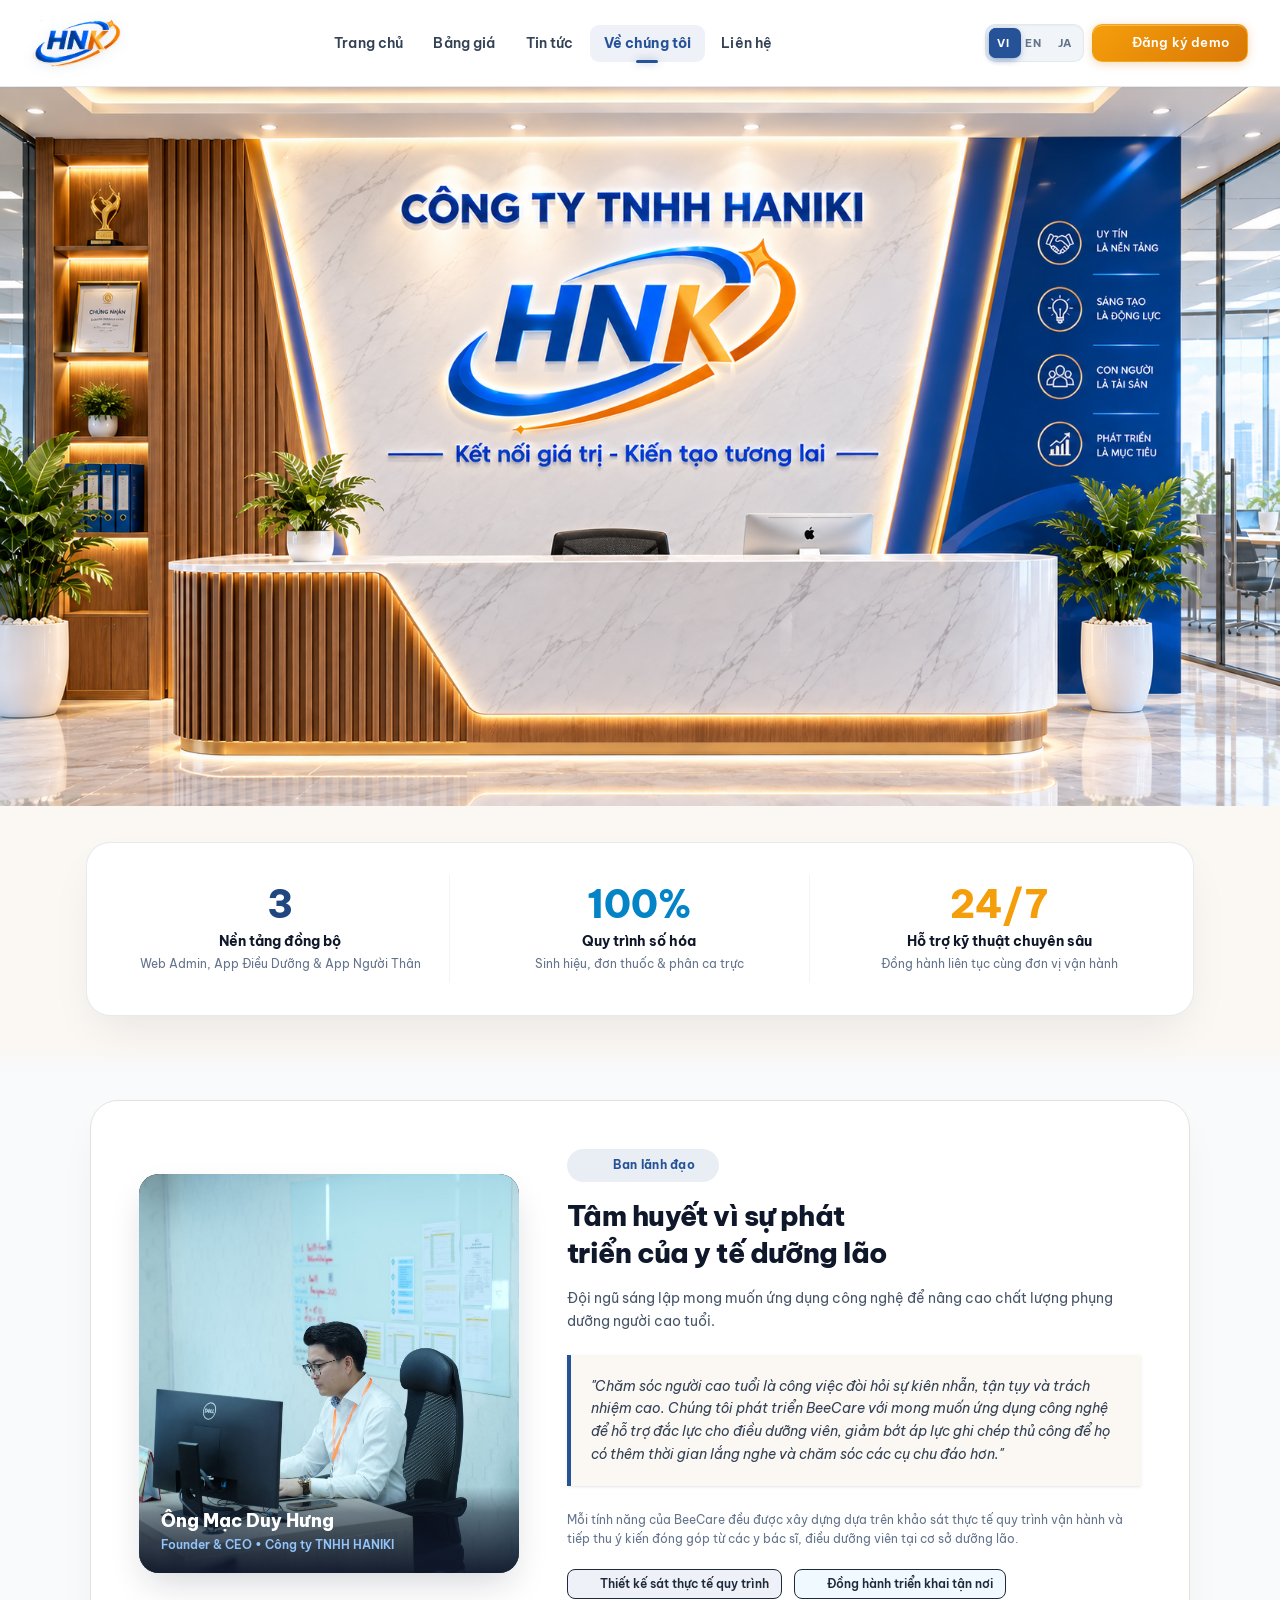
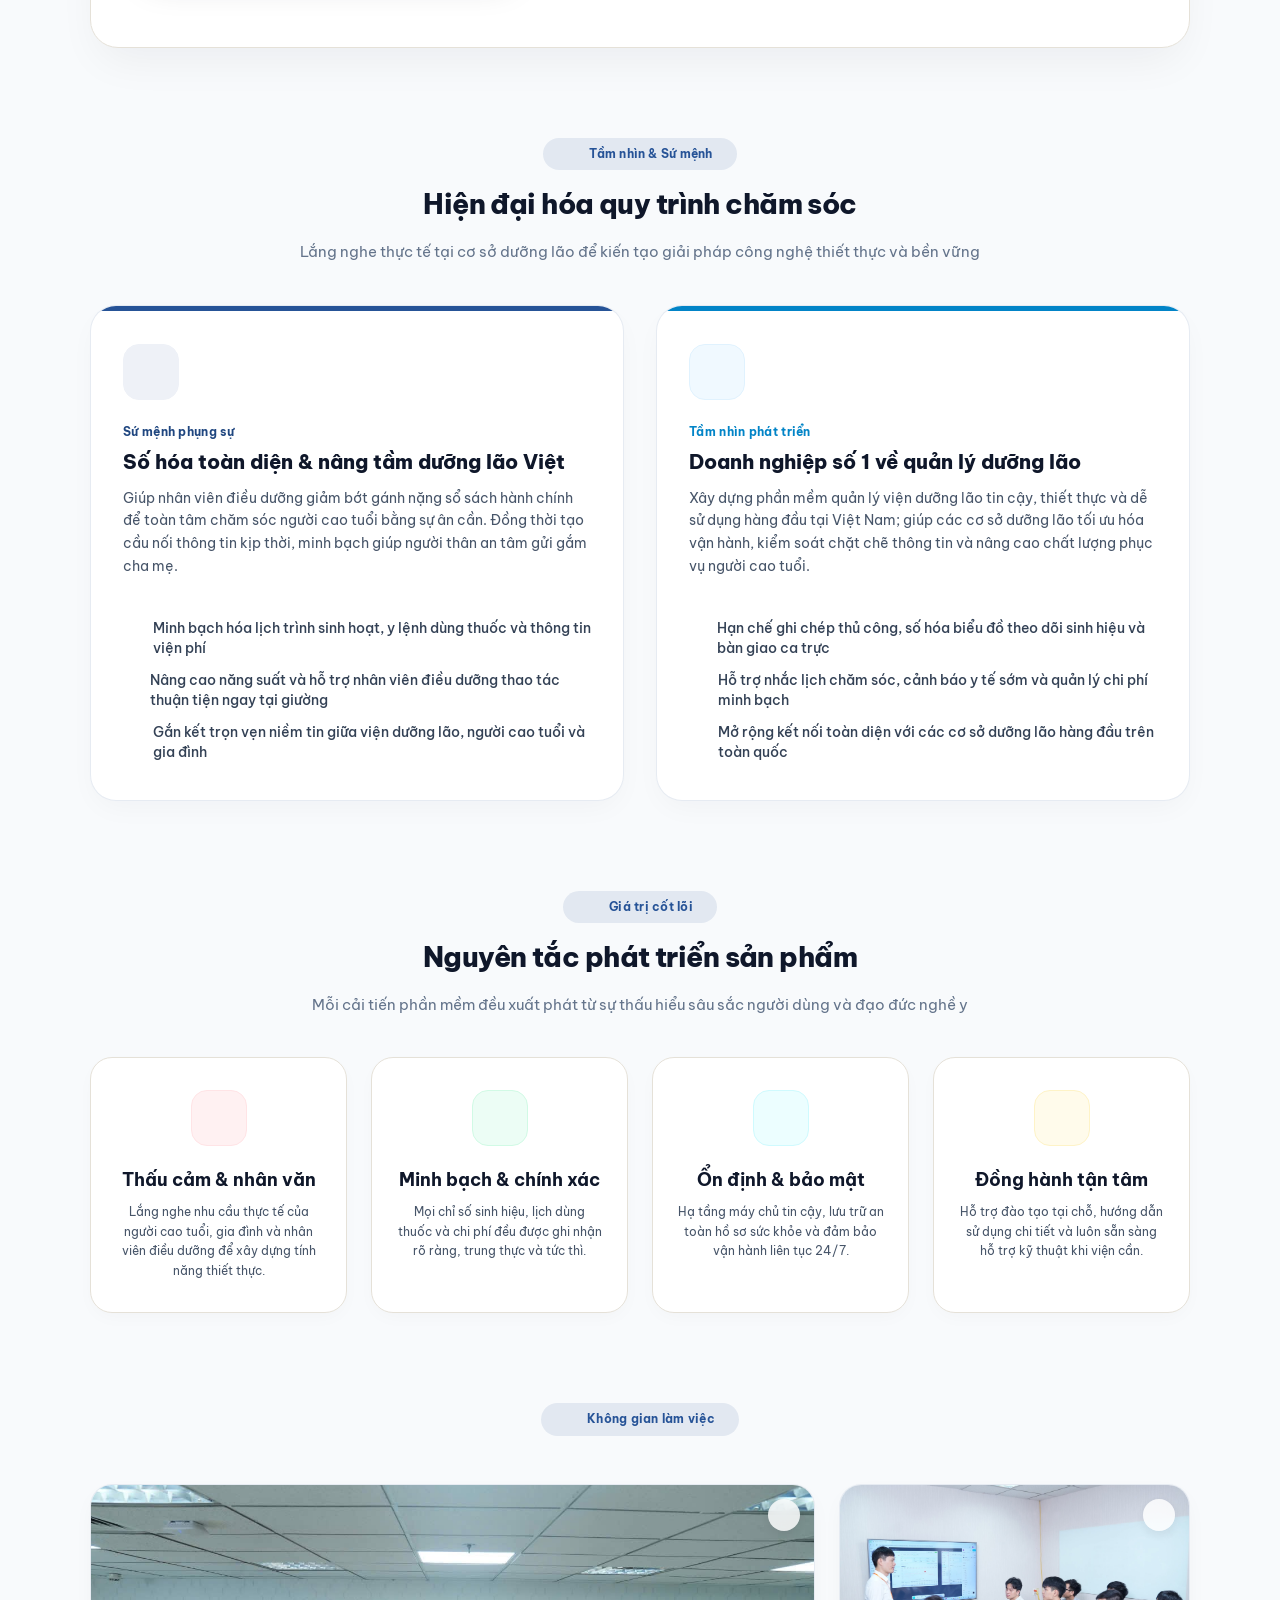
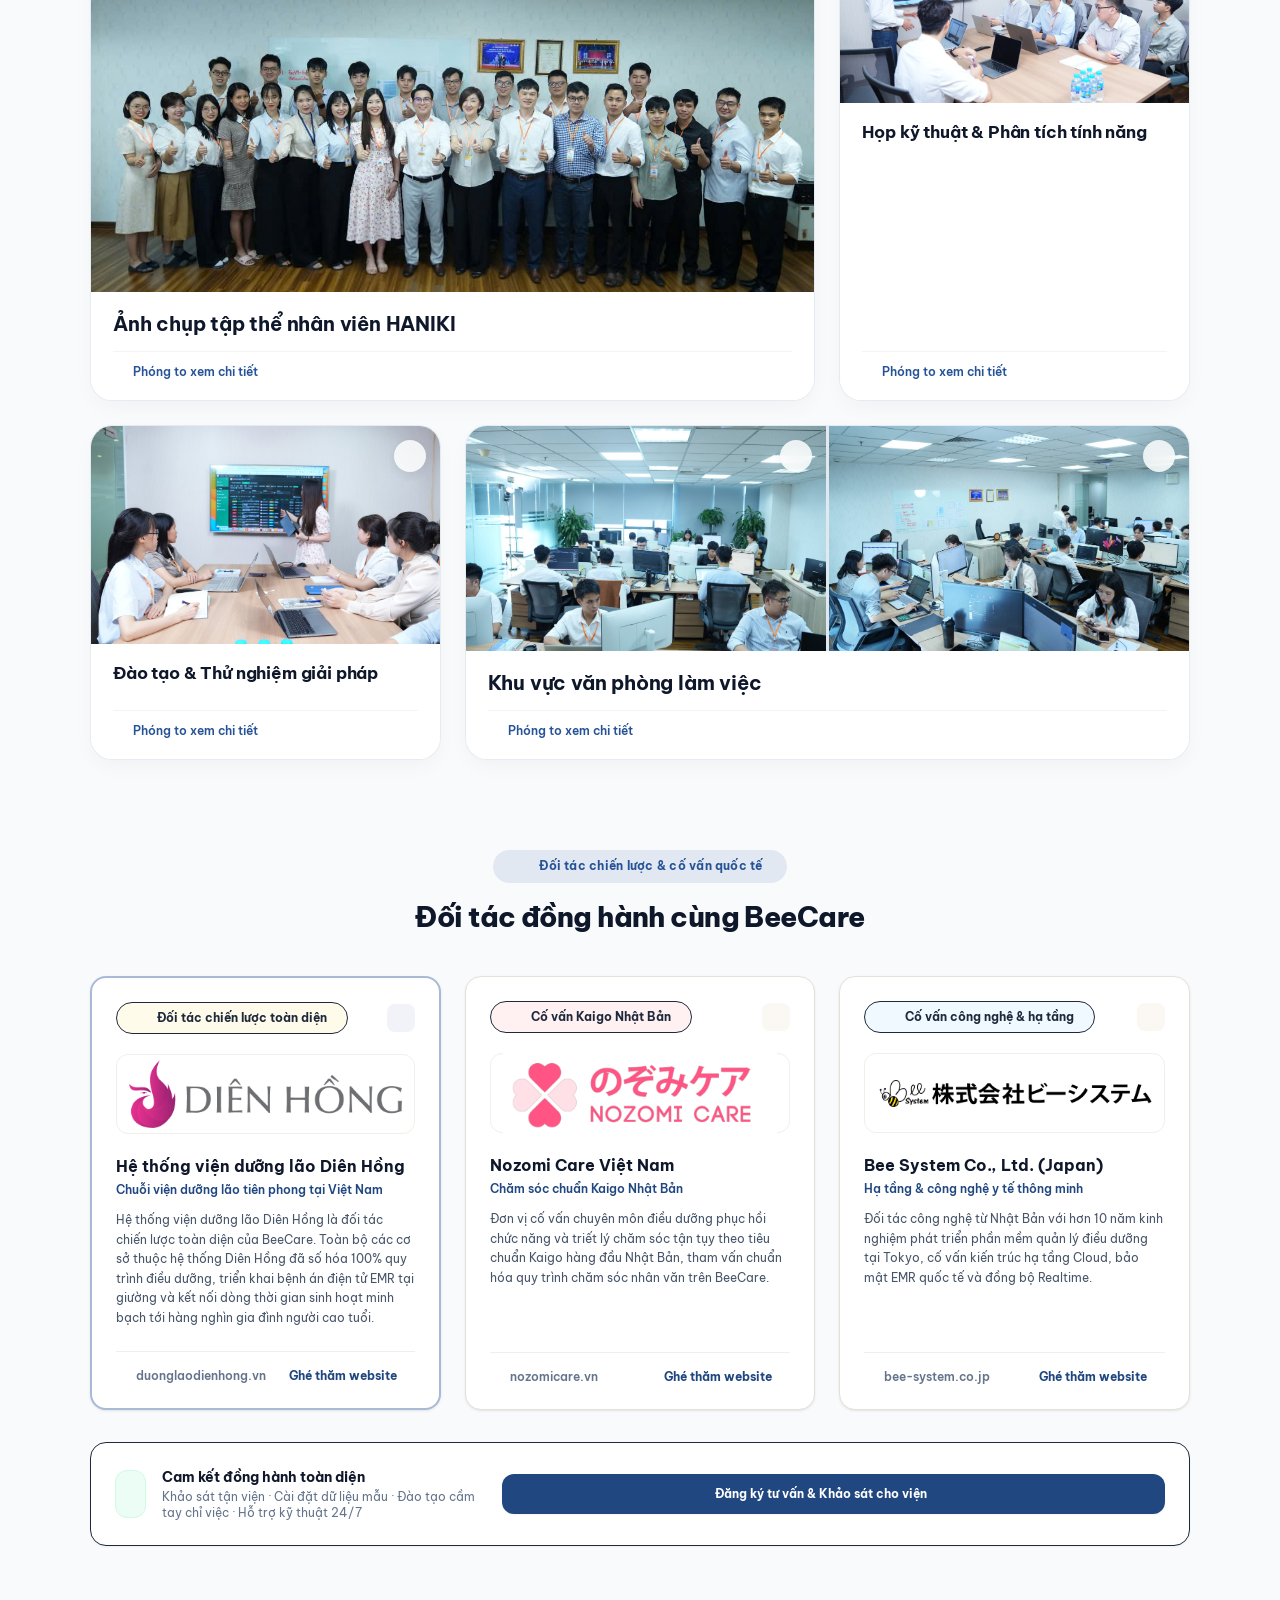
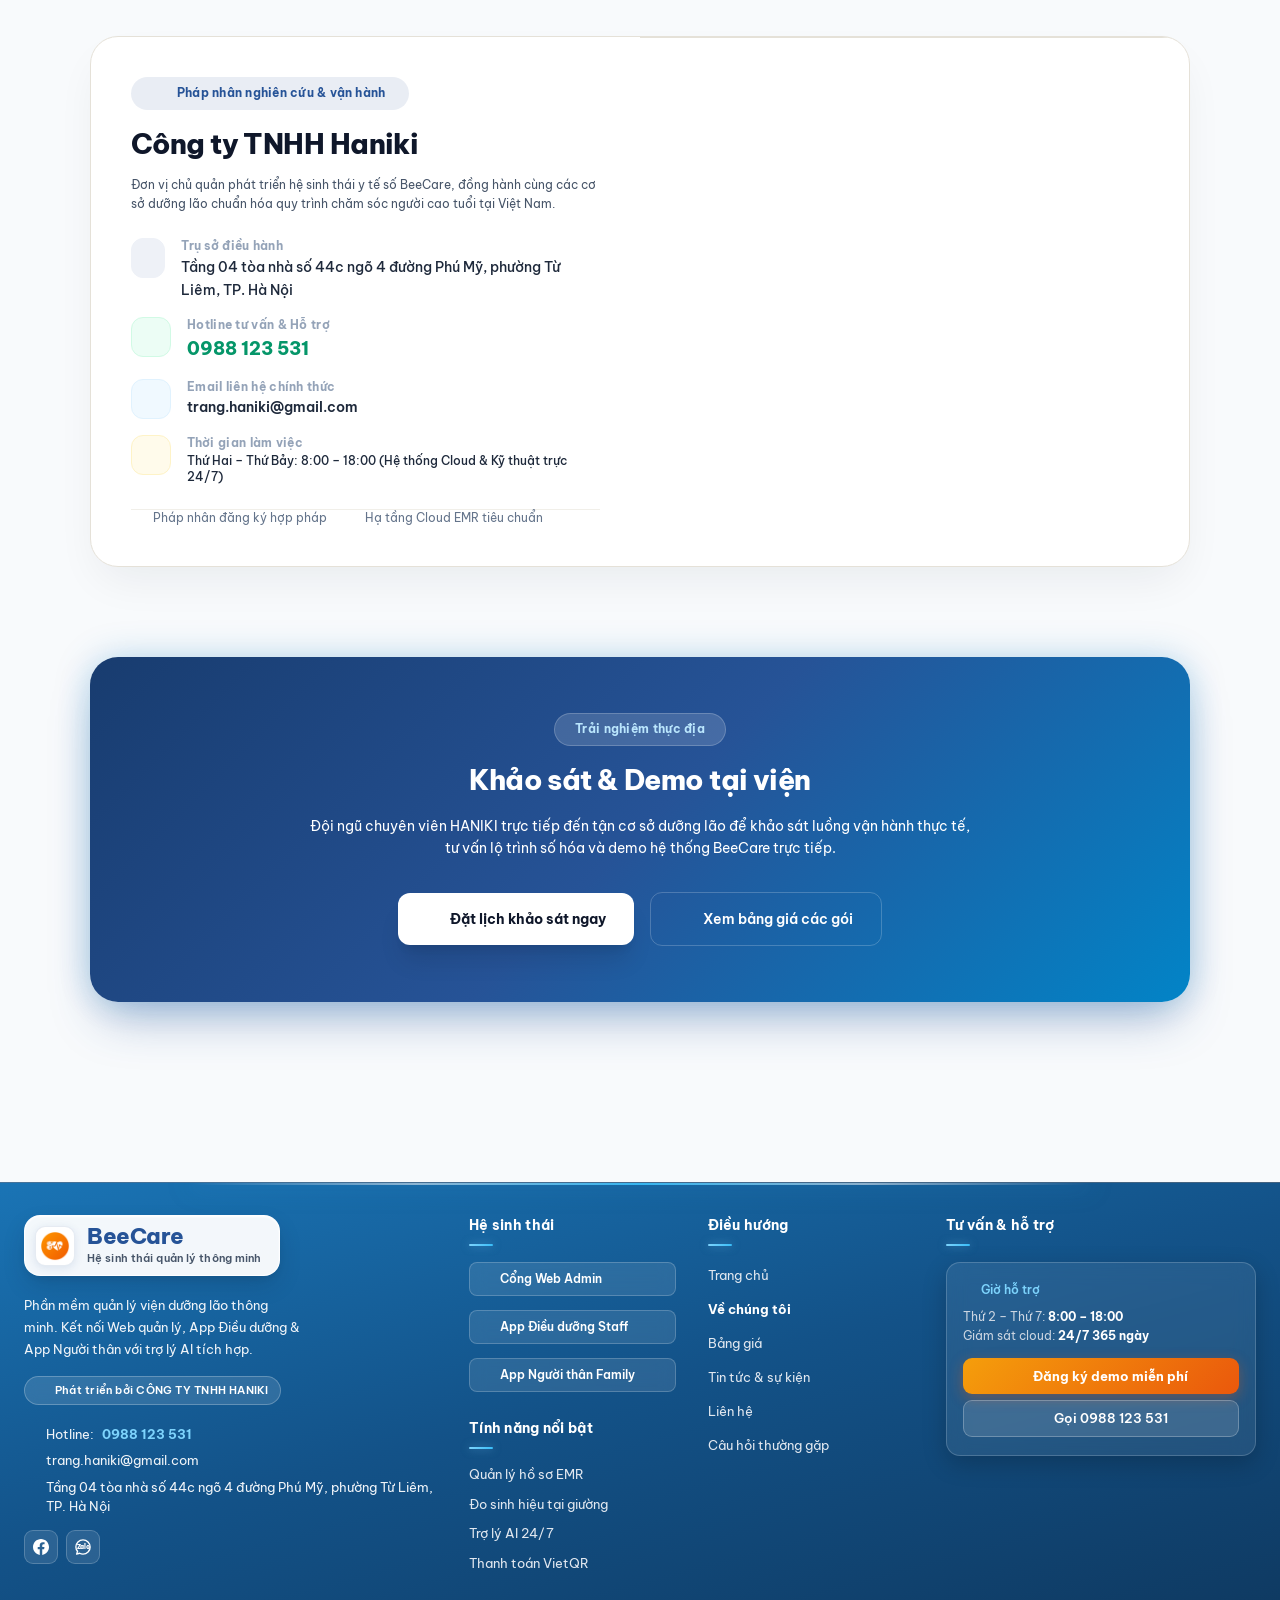
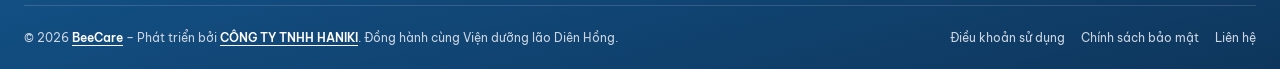
==== company.html @ ffeb2025 "fix ui" ====
<!DOCTYPE html>
<html lang="vi" class="scroll-smooth">

<head>
  <meta charset="UTF-8" />
  <meta name="viewport" content="width=device-width, initial-scale=1.0" />
  <title>Về chúng tôi | HANIKI & BeeCare</title>
  <meta name="description"
    content="BeeCare – Phần mềm quản lý viện dưỡng lão thông minh. Cổng web quản lý, app điều dưỡng tại giường và app người thân tích hợp trợ lý AI." />

  <!-- Fonts -->
  <link rel="preconnect" href="https://fonts.googleapis.com" />
  <link rel="preconnect" href="https://fonts.gstatic.com" crossorigin />
  <link
    href="https://fonts.googleapis.com/css2?family=Be+Vietnam+Pro:ital,wght@0,300;0,400;0,500;0,600;0,700;0,800;0,900;1,400;1,600&family=Inter:wght@300;400;500;600;700;800&family=Noto+Sans+JP:wght@400;500;700&display=swap"
    rel="stylesheet" />

  <!-- AOS Scroll Animations -->
  <link rel="stylesheet" href="assets/aos.css" />
  <script src="assets/aos.js"></script>

  <!-- Lucide Icons -->
  <script src="https://unpkg.com/lucide@latest/dist/umd/lucide.min.js"></script>

  <!-- Stylesheets -->
  <link rel="stylesheet" href="assets/output.css?v=20261002_v5" />
  <link rel="stylesheet" href="assets/style.css?v=20261007_v4" />
  <link rel="icon" href="assets/app_icon_512x512.png" type="image/png">

  <style>
    /* ===================== COMPANY HERO COVER BANNER ===================== */
    .company-hero-banner-section {
      position: relative;
      width: 100%;
      background-color: #0b1a30;
      overflow: hidden;
      padding-top: 0;
    }
    .company-hero-banner-inner {
      position: relative;
      width: 100%;
      aspect-ratio: 1672 / 941;
      display: flex;
      align-items: center;
      justify-content: center;
      background-color: #0b1a30;
    }
    .company-hero-banner-img {
      width: 100%;
      height: 100%;
      display: block;
      object-fit: cover;
      object-position: top center;
    }

    /* Key Stats Bar */
    .stats-container {
      max-width: 1140px;
      margin: 36px auto 28px;
      position: relative;
      z-index: 20;
      padding: 0 16px;
    }
    @media (max-width: 768px) {
      .stats-container {
        margin: 24px auto 18px;
      }
    }

    /* Company Main Content with Soft Gradient Transition */
    .company-main {
      background: linear-gradient(180deg, #FBF7F3 0px, #f8fafc 32px, #f8fafc 100%);
      padding-top: 56px;
      padding-bottom: 90px;
    }
    @media (max-width: 768px) {
      .company-main {
        background: linear-gradient(180deg, #FBF7F3 0px, #f8fafc 20px, #f8fafc 100%);
        padding-top: 36px;
        padding-bottom: 60px;
      }
    }
    .stats-grid {
      display: grid;
      grid-template-columns: repeat(3, 1fr);
      background: #ffffff;
      border-radius: 24px;
      padding: 32px 24px;
      box-shadow: 0 20px 45px -10px rgba(15, 23, 42, 0.08);
      border: 1px solid rgba(226, 232, 240, 0.9);
      gap: 20px;
    }
    @media (max-width: 767px) {
      .stats-grid { grid-template-columns: 1fr; padding: 20px 16px; gap: 16px; }
    }
    .stat-card {
      text-align: center;
      padding: 10px 14px;
      border-right: 1px solid #f1f5f9;
    }
    .stat-card:last-child {
      border-right: none;
    }
    @media (max-width: 767px) {
      .stat-card { border-right: none; border-bottom: 1px solid #f1f5f9; padding-bottom: 16px; }
      .stat-card:last-child { border-bottom: none; padding-bottom: 0; }
    }
    .stat-number {
      font-size: 38px;
      font-weight: 800;
      line-height: 1;
      margin-bottom: 8px;
      font-feature-settings: "cv02", "cv03", "cv04", "cv11";
    }
    .stat-label {
      font-size: 14px;
      font-weight: 700;
      color: #0f172a;
      margin-bottom: 4px;
    }
    .stat-desc {
      font-size: 12px;
      color: #64748b;
      line-height: 1.4;
    }

    /* Common Section Wrapper */
    .section-wrapper {
      max-width: 1140px;
      margin: 0 auto 90px;
      padding: 0 20px;
      position: relative;
      z-index: 10;
    }
    @media (max-width: 639px) {
      .section-wrapper { margin-bottom: 60px; padding: 0 16px; }
    }

    /* Section Header Badges */
    .section-badge {
      display: inline-flex;
      align-items: center;
      gap: 8px;
      padding: 6px 14px;
      border-radius: 9999px;
      background: rgba(38, 83, 151, 0.1);
      color: #265397;
      font-size: 12px;
      font-weight: 700;
      margin-bottom: 12px;
    }
    .section-heading {
      font-size: 32px;
      font-weight: 800;
      color: #0f172a;
      line-height: 1.35;
      letter-spacing: -0.02em;
      margin-bottom: 16px;
    }
    @media (max-width: 768px) {
      .section-heading { font-size: 26px; }
    }
    .section-subtext {
      font-size: 15px;
      color: #64748b;
      line-height: 1.7;
    }

    /* Executive Leadership Card */
    .executive-card {
      background: #ffffff;
      border-radius: 28px;
      padding: 48px;
      box-shadow: 0 20px 45px -10px rgba(15, 23, 42, 0.06);
      border: 1px solid #E5E1D8;
      display: grid;
      grid-template-columns: 380px 1fr;
      gap: 48px;
      align-items: center;
    }
    @media (max-width: 1023px) {
      .executive-card { grid-template-columns: 1fr; padding: 32px 24px; gap: 32px; }
    }
    .executive-photo-wrap {
      position: relative;
      border-radius: 20px;
      overflow: hidden;
      box-shadow: 0 16px 36px -8px rgba(15, 23, 42, 0.18);
      background: #0f172a;
      aspect-ratio: 4 / 4.2;
    }
    .executive-photo-wrap img {
      width: 100%;
      height: 100%;
      object-fit: cover;
      object-position: top;
      display: block;
      transition: transform 0.6s ease;
    }
    .executive-photo-wrap:hover img {
      transform: scale(1.03);
    }
    .executive-photo-badge {
      position: absolute;
      bottom: 0; left: 0; right: 0;
      padding: 20px 22px;
      background: linear-gradient(to top, rgba(15, 23, 42, 0.95) 0%, rgba(15, 23, 42, 0.5) 70%, transparent 100%);
      color: white;
    }
    .executive-quote-box {
      margin-top: 22px;
      margin-bottom: 24px;
    }

    /* Vision & Mission Cards */
    .vm-grid {
      display: grid;
      grid-template-columns: 1fr;
      gap: 24px;
    }
    @media (min-width: 868px) {
      .vm-grid {
        grid-template-columns: repeat(2, 1fr);
        gap: 32px;
      }
    }
    .vm-card-redesign {
      background: #ffffff;
      border-radius: 26px;
      padding: 38px 32px;
      border: 1px solid rgba(226, 232, 240, 0.85);
      box-shadow: 0 10px 30px -6px rgba(15, 23, 42, 0.04);
      display: flex;
      flex-direction: column;
      justify-content: space-between;
      position: relative;
      overflow: hidden;
      transition: transform 0.3s ease, box-shadow 0.3s ease;
      height: 100%;
    }
    @media (max-width: 639px) {
      .vm-card-redesign {
        padding: 28px 20px;
      }
    }
    .vm-card-redesign:hover {
      transform: translateY(-4px);
      box-shadow: 0 20px 45px -10px rgba(38, 83, 151, 0.12), 0 4px 16px rgba(15, 23, 42, 0.04);
    }
    .vm-card-accent-teal::before {
      content: '';
      position: absolute;
      top: 0;
      left: 0;
      right: 0;
      height: 5px;
      background: #265397;
    }
    .vm-card-accent-sky::before {
      content: '';
      position: absolute;
      top: 0;
      left: 0;
      right: 0;
      height: 5px;
      background: #0284c7;
    }

    /* Core Values Cards */
    .values-grid {
      display: grid;
      grid-template-columns: 1fr;
      gap: 20px;
    }
    @media (min-width: 640px) {
      .values-grid {
        grid-template-columns: repeat(2, 1fr);
      }
    }
    @media (min-width: 1024px) {
      .values-grid {
        grid-template-columns: repeat(4, 1fr);
        gap: 24px;
      }
    }
    .value-card {
      background: #ffffff;
      border-radius: 22px;
      padding: 32px 24px;
      border: 1px solid #E5E1D8;
      box-shadow: 0 6px 20px -4px rgba(15, 23, 42, 0.03);
      transition: all 0.35s ease;
      display: flex;
      flex-direction: column;
      text-align: center;
    }
    .value-card:hover {
      transform: translateY(-5px);
      box-shadow: 0 18px 35px -8px rgba(38, 83, 151, 0.12);
      border-color: #cbd5e1;
    }

    /* Workplace Bento Tech-Cards (Ý tưởng 1: Hiện đại, sáng rõ, công nghệ cao) */
    .workplace-bento-grid {
      display: grid;
      grid-template-columns: repeat(12, 1fr);
      gap: 24px;
    }
    @media (max-width: 1023px) {
      .workplace-bento-grid {
        gap: 20px;
      }
    }
    .workplace-card {
      background: #ffffff;
      border-radius: 22px;
      border: 1px solid rgba(226, 232, 240, 0.85);
      box-shadow: 0 8px 24px -6px rgba(15, 23, 42, 0.05);
      overflow: hidden;
      display: flex;
      flex-direction: column;
      height: 100%;
      cursor: pointer;
      transition: transform 0.35s cubic-bezier(0.16, 1, 0.3, 1), box-shadow 0.35s ease, border-color 0.3s ease;
    }
    .workplace-card:hover {
      transform: translateY(-5px);
      box-shadow: 0 20px 42px -10px rgba(38, 83, 151, 0.12), 0 4px 16px rgba(15, 23, 42, 0.04);
      border-color: #cbd5e1;
    }
    .workplace-card-hero {
      grid-column: span 8;
    }
    .workplace-card-side {
      grid-column: span 4;
    }
    .workplace-card-col4 {
      grid-column: span 4;
    }
    @media (max-width: 1023px) {
      .workplace-card-hero {
        grid-column: span 12;
      }
      .workplace-card-side,
      .workplace-card-col4 {
        grid-column: span 6;
      }
    }
    @media (max-width: 639px) {
      .workplace-card-hero,
      .workplace-card-side,
      .workplace-card-col4 {
        grid-column: span 12;
      }
    }
    .workplace-photo-wrap {
      position: relative;
      overflow: hidden;
      background: #f1f5f9;
      width: 100%;
    }
    .workplace-photo-wrap-hero {
      aspect-ratio: 16 / 9;
    }
    .workplace-photo-wrap-standard {
      aspect-ratio: 16 / 10;
    }
    @media (max-width: 639px) {
      .workplace-photo-wrap-hero,
      .workplace-photo-wrap-standard {
        aspect-ratio: 16 / 10;
      }
    }
    .workplace-dual-photo-grid {
      display: grid;
      grid-template-columns: repeat(2, 1fr);
      gap: 3px;
      background: #e2e8f0;
      width: 100%;
    }
    @media (max-width: 639px) {
      .workplace-dual-photo-grid {
        grid-template-columns: 1fr;
        gap: 3px;
      }
    }
    .workplace-photo-img {
      width: 100%;
      height: 100%;
      object-fit: cover;
      display: block;
      transition: transform 0.6s cubic-bezier(0.16, 1, 0.3, 1);
    }
    .workplace-card:hover .workplace-photo-img,
    .workplace-photo-wrap:hover .workplace-photo-img {
      transform: scale(1.04);
    }
    .workplace-photo-badge {
      position: absolute;
      top: 14px;
      left: 14px;
      display: inline-flex;
      align-items: center;
      gap: 6px;
      padding: 5px 12px;
      border-radius: 999px;
      background: rgba(255, 255, 255, 0.94);
      backdrop-filter: blur(10px);
      -webkit-backdrop-filter: blur(10px);
      border: 1px solid rgba(255, 255, 255, 0.9);
      font-size: 11.5px;
      font-weight: 700;
      color: #1e3a8a;
      box-shadow: 0 4px 12px rgba(15, 23, 42, 0.08);
      z-index: 2;
    }
    .workplace-zoom-btn {
      position: absolute;
      top: 14px;
      right: 14px;
      width: 32px;
      height: 32px;
      border-radius: 50%;
      background: rgba(255, 255, 255, 0.92);
      backdrop-filter: blur(8px);
      -webkit-backdrop-filter: blur(8px);
      display: flex;
      align-items: center;
      justify-content: center;
      color: #334155;
      box-shadow: 0 4px 12px rgba(15, 23, 42, 0.08);
      transition: all 0.25s ease;
      z-index: 2;
      opacity: 0.9;
    }
    .workplace-card:hover .workplace-zoom-btn {
      opacity: 1;
      background: #265397;
      color: #ffffff;
      transform: scale(1.08);
    }
    .workplace-card-body {
      padding: 18px 22px 20px;
      background: #ffffff;
      flex: 1;
      display: flex;
      flex-direction: column;
      justify-content: space-between;
    }
    @media (max-width: 639px) {
      .workplace-card-body {
        padding: 16px 18px 18px;
      }
    }
    .workplace-card-title {
      font-size: 16.5px;
      font-weight: 700;
      color: #0f172a;
      line-height: 1.35;
      margin-bottom: 0;
      letter-spacing: -0.01em;
      transition: color 0.2s ease;
    }
    .workplace-card-hero .workplace-card-title {
      font-size: 19px;
    }
    @media (min-width: 640px) {
      .workplace-card-hero .workplace-card-title {
        font-size: 20px;
      }
    }
    .workplace-card:hover .workplace-card-title {
      color: #265397;
    }
    .workplace-card-desc {
      font-size: 13px;
      color: #64748b;
      line-height: 1.55;
      font-weight: 400;
    }
    .workplace-card-footer {
      display: flex;
      align-items: center;
      justify-content: space-between;
      margin-top: 14px;
      padding-top: 12px;
      border-top: 1px solid #f1f5f9;
      font-size: 12px;
      font-weight: 600;
      color: #265397;
      transition: color 0.2s ease;
    }
    .workplace-card:hover .workplace-card-footer {
      color: #0284c7;
    }

    /* Strategic Partners Grid & Flagship Showcase */
    .partner-flagship-card {
      background: #ffffff;
      border-radius: 28px;
      border: 1px solid #e2e8f0;
      box-shadow: 0 14px 40px -10px rgba(15, 23, 42, 0.05);
      position: relative;
      overflow: hidden;
      transition: all 0.3s ease;
    }
    .partner-flagship-card:hover {
      box-shadow: 0 20px 48px -12px rgba(15, 23, 42, 0.09);
      border-color: #cbd5e1;
    }
    .partner-brand-panel {
      background: linear-gradient(180deg, #f8fafc 0%, #f1f5f9 100%);
      border: 1px solid #e2e8f0;
      border-radius: 22px;
      padding: 32px 24px;
      display: flex;
      flex-direction: column;
      align-items: center;
      justify-content: space-between;
      text-align: center;
    }
    .partner-stat-pill {
      background: #f8fafc;
      border: 1px solid #e2e8f0;
      border-radius: 18px;
      padding: 18px 16px;
      transition: all 0.25s ease;
    }
    .partner-stat-pill:hover {
      background: #ffffff;
      border-color: #cbd5e1;
      transform: translateY(-2px);
      box-shadow: 0 8px 20px -4px rgba(15, 23, 42, 0.06);
    }
    .advisor-card {
      background: #ffffff;
      border-radius: 24px;
      padding: 32px 28px;
      border: 1px solid #E5E1D8;
      box-shadow: 0 10px 30px -6px rgba(15, 23, 42, 0.04);
      display: flex;
      flex-direction: column;
      justify-content: space-between;
      transition: all 0.3s ease;
      text-decoration: none;
      color: inherit;
    }
    .advisor-card:hover {
      transform: translateY(-4px);
      box-shadow: 0 20px 40px -10px rgba(38, 83, 151, 0.12);
      border-color: #265397;
    }
    .advisor-logo-wrap {
      height: 84px;
      width: 100%;
      display: flex;
      align-items: center;
      justify-content: center;
      padding: 14px;
      background: #F4F6FA;
      border-radius: 16px;
      border: 1px solid #E5E1D8;
      margin-bottom: 20px;
      transition: background 0.3s ease, border-color 0.3s ease;
    }
    .advisor-card:hover .advisor-logo-wrap {
      background: #EEF1F7;
      border-color: #265397;
    }

    /* Corporate Legal Info Card */
    .corporate-card {
      background: #ffffff;
      border-radius: 28px;
      overflow: hidden;
      box-shadow: 0 20px 45px -10px rgba(15, 23, 42, 0.07);
      border: 1px solid #E5E1D8;
      display: grid;
      grid-template-columns: 1fr 1fr;
    }
    @media (max-width: 1023px) {
      .corporate-card { grid-template-columns: 1fr; }
    }

    /* Call To Action Banner */
    .company-cta-banner {
      background: linear-gradient(135deg, #183C6F 0%, #265397 50%, #0284C7 100%);
      border-radius: 28px;
      padding: 56px 40px;
      color: white;
      text-align: center;
      box-shadow: 0 25px 50px -12px rgba(38, 83, 151, 0.4), 0 0 35px rgba(2, 132, 199, 0.25);
      position: relative;
      overflow: hidden;
    }
    @media (max-width: 639px) {
      .company-cta-banner { padding: 40px 20px; }
    }
  </style>
</head>

<body class="font-body text-slate-800 bg-[#FBF7F3]">

  <!-- ===================== PRELOADER ===================== -->
  <div id="preloader">
    <div class="flex flex-col items-center gap-5">
      <div class="preloader-heart-wrap">
        <svg class="preloader-heart-icon" width="68" height="68" viewBox="0 0 24 24" fill="none" xmlns="http://www.w3.org/2000/svg">
          <path class="heart-outline-path" d="M19 14c1.49-1.46 3-3.21 3-5.5A5.5 5.5 0 0 0 16.5 3c-1.76 0-3 .5-4.5 2-1.5-1.5-2.74-2-4.5-2A5.5 5.5 0 0 0 2 8.5c0 2.3 1.5 4.05 3 5.5l7 7Z"/>
          <path class="heart-pulse-path" d="M3.22 12H9.5l.5-1 2 4.5 2-7 1.5 3.5h5.27"/>
        </svg>
        <span class="absolute w-2.5 h-2.5 bg-amber-400 rounded-full animate-ping pointer-events-none" style="top: 35%; left: 58%;"></span>
      </div>

      <svg class="ecg-line" viewBox="0 0 260 60">
        <path class="ecg-path"
          d="M0,30 L40,30 L50,30 L55,10 L60,50 L65,5 L72,55 L78,30 L120,30 L130,30 L135,10 L140,50 L145,5 L152,55 L158,30 L200,30 L210,30 L215,10 L220,50 L225,5 L232,55 L238,30 L260,30" />
      </svg>

      <div class="preloader-brand-wrap">
        <div class="preloader-brand-logo">
          <span class="preloader-bee">Bee</span><span class="preloader-care">Care</span>
        </div>
      </div>
    </div>
  </div>

  <!-- ===================== UNIFIED ELITE REFINED HEADER ===================== -->
  <nav id="navbar">
    <div class="max-w-7xl mx-auto px-4 sm:px-6 lg:px-8">
      <div class="flex items-center justify-between h-[80px] sm:h-[86px]">
        
        <!-- CỤM TRÁI: Logo HNK -->
        <div class="flex items-center gap-3 shrink-0">
          <a href="index.html" class="nav-brand-wrap" aria-label="HNK - HANIKI">
            <img src="assets/logo-hnk.png" alt="Logo HNK" class="nav-brand-logo-img" />
          </a>
        </div>

        <!-- CỤM GIỮA: Navigation Links (>= 1024px) -->
        <div class="nav-menu-desktop">
          <a href="index.html" class="nav-menu-item">
            <span data-i18n="nav_home">Trang chủ</span>
          </a>
          <a href="pricing.html" class="nav-menu-item">
            <span data-i18n="nav_pricing">Bảng giá</span>
          </a>
          <a href="news.html" class="nav-menu-item">
            <span data-i18n="nav_news">Tin tức</span>
          </a>
          <a href="company.html" class="nav-menu-item active">
            <span data-i18n="nav_company">Về chúng tôi</span>
          </a>
          <a href="contact.html" class="nav-menu-item">
            <span data-i18n="nav_contact">Liên hệ</span>
          </a>
        </div>

        <!-- CỤM PHẢI: Segmented Language Switcher + Demo CTA + Mobile Hamburger -->
        <div class="flex items-center gap-2 sm:gap-2.5 shrink-0">
          
          <!-- Segmented Glass Language Switcher -->
          <div class="nav-lang-switcher">
            <button type="button" class="nav-lang-btn lang-btn active" data-lang="vi" onclick="setLanguage('vi')">VI</button>
            <button type="button" class="nav-lang-btn lang-btn" data-lang="en" onclick="setLanguage('en')">EN</button>
            <button type="button" class="nav-lang-btn lang-btn" data-lang="ja" onclick="setLanguage('ja')">JA</button>
          </div>

          <!-- Primary CTA Button -->
          <a href="contact.html" class="nav-cta-btn">
            <i data-lucide="calendar-check" class="w-4 h-4"></i>
            <span class="hidden sm:inline" data-i18n="nav_demo">Đăng ký demo</span>
            <span class="sm:hidden" data-i18n="nav_demo_mobile">Demo</span>
          </a>

          <!-- Mobile Menu Hamburger Button -->
          <button id="mobile-menu-toggle" type="button" class="nav-hamburger-btn" aria-label="Mở menu điều hướng">
            <i data-lucide="menu" class="w-5 h-5"></i>
          </button>

        </div>

      </div>
    </div>

    <!-- Mobile Navigation Drawer -->
    <div id="mobile-menu-drawer" class="hidden">
      <div class="flex flex-col gap-1 pb-2">
        <a href="index.html" class="mobile-nav-link">
          <i data-lucide="home" class="w-4 h-4 text-teal-400"></i>
          <span data-i18n="nav_home">Trang chủ</span>
        </a>
        <a href="pricing.html" class="mobile-nav-link">
          <i data-lucide="tag" class="w-4 h-4 text-teal-400"></i>
          <span data-i18n="nav_pricing">Bảng giá</span>
        </a>
        <a href="news.html" class="mobile-nav-link">
          <i data-lucide="newspaper" class="w-4 h-4 text-teal-400"></i>
          <span data-i18n="nav_news">Tin tức</span>
        </a>
        <a href="company.html" class="mobile-nav-link active">
          <i data-lucide="building-2" class="w-4 h-4 text-teal-400"></i>
          <span data-i18n="nav_company">Về chúng tôi</span>
        </a>
        <a href="contact.html" class="mobile-nav-link">
          <i data-lucide="phone-call" class="w-4 h-4 text-teal-400"></i>
          <span data-i18n="nav_contact">Liên hệ</span>
        </a>
      </div>
    </div>
  </nav>

  <!-- ===================== 1. HERO COVER BANNER (FULL WIDTH LIKE HOME PAGE) ===================== -->
  <section class="company-hero-banner-section" aria-label="Sảnh lễ tân CÔNG TY TNHH HANIKI">
    <h1 class="sr-only" style="position:absolute;width:1px;height:1px;padding:0;margin:-1px;overflow:hidden;clip:rect(0,0,0,0);white-space:nowrap;border-width:0;" data-i18n="company_hero_title">CÔNG TY TNHH HANIKI</h1>
    <div class="company-hero-banner-inner">
      <img
        src="assets/company/sanh-le-tan-haniki.png"
        alt="Sảnh lễ tân sang trọng hiện đại CÔNG TY TNHH HANIKI – Kết nối giá trị, Kiến tạo tương lai"
        class="company-hero-banner-img select-none pointer-events-none"
        loading="eager"
        fetchpriority="high"
      />
    </div>
  </section>

  <!-- ===================== 2. STATS BAR ===================== -->
  <div class="stats-container" data-aos="fade-up" data-aos-delay="200">
    <div class="stats-grid">
      <div class="stat-card">
        <div class="stat-number text-teal-600" data-i18n="company_stat1_num">3</div>
        <div class="stat-label" data-i18n="company_stat1_title">Nền tảng đồng bộ</div>
        <div class="stat-desc" data-i18n="company_stat1_desc">Web Admin, App Điều Dưỡng & App Người Thân</div>
      </div>
      <div class="stat-card">
        <div class="stat-number text-sky-600" data-i18n="company_stat2_num">100%</div>
        <div class="stat-label" data-i18n="company_stat2_title">Quy trình số hóa</div>
        <div class="stat-desc" data-i18n="company_stat2_desc">Sinh hiệu, đơn thuốc & phân ca trực</div>
      </div>
      <div class="stat-card">
        <div class="stat-number text-amber-500" data-i18n="company_stat4_num">24/7</div>
        <div class="stat-label" data-i18n="company_stat4_title">Hỗ trợ kỹ thuật chuyên sâu</div>
        <div class="stat-desc" data-i18n="company_stat4_desc">Đồng hành liên tục cùng đơn vị vận hành</div>
      </div>
    </div>
  </div>

  <main class="company-main">

    <!-- ===================== 3. EXECUTIVE LEADERSHIP MESSAGE ===================== -->
    <section class="section-wrapper" data-aos="fade-up">
      <div class="executive-card">
        
        <!-- Chân Dung Tổng Giám Đốc -->
        <div class="executive-photo-wrap group cursor-pointer" onclick="openLightbox('assets/company/tong-giam-doc-mac-duy-hung.jpg', 'Ông Mạc Duy Hưng – Founder & CEO HANIKI & BeeCare')">
          <img
            src="assets/company/tong-giam-doc-mac-duy-hung.jpg"
            alt="Tổng giám đốc Mạc Duy Hưng – Công ty TNHH HANIKI"
            loading="lazy"
          />
          <div class="executive-photo-badge">
            <div class="text-white font-extrabold text-lg sm:text-xl" data-i18n="company_ceo_name">Ông Mạc Duy Hưng</div>
            <div class="text-teal-300 text-xs sm:text-sm font-semibold mt-0.5" data-i18n="company_ceo_role">Founder & CEO • Công ty TNHH HANIKI</div>
          </div>
        </div>

        <!-- Lời Ngỏ & Thông Điệp -->
        <div>
          <div class="section-badge">
            <i data-lucide="quote" class="w-3.5 h-3.5"></i>
            <span data-i18n="company_lead_badge">Ban lãnh đạo</span>
          </div>
          <h2 class="section-heading" data-i18n="company_lead_title">
            Tâm huyết vì sự phát triển của y tế dưỡng lão
          </h2>
          <p class="text-slate-600 text-sm sm:text-base leading-relaxed mb-4" data-i18n="company_lead_desc">
            Đội ngũ sáng lập mong muốn ứng dụng công nghệ để nâng cao chất lượng phụng dưỡng người cao tuổi.
          </p>

          <div class="executive-quote-box relative bg-slate-50 border-l-4 border-teal-500 rounded-r-2xl p-5 sm:p-6 shadow-sm">
            <blockquote class="text-slate-700 italic text-sm sm:text-base leading-relaxed" data-i18n="company_ceo_quote">
              "Chăm sóc người cao tuổi là công việc đòi hỏi sự kiên nhẫn, tận tụy và trách nhiệm cao. Chúng tôi phát triển BeeCare với mong muốn ứng dụng công nghệ để hỗ trợ đắc lực cho điều dưỡng viên, giảm bớt áp lực ghi chép thủ công để họ có thêm thời gian lắng nghe và chăm sóc các cụ chu đáo hơn."
            </blockquote>
          </div>

          <p class="text-slate-500 text-xs sm:text-sm leading-relaxed mb-5" data-i18n="company_ceo_subtext">
            Mỗi tính năng của BeeCare đều được xây dựng dựa trên khảo sát thực tế quy trình vận hành và tiếp thu ý kiến đóng góp từ các y bác sĩ, điều dưỡng viên tại cơ sở dưỡng lão.
          </p>

          <div class="flex flex-wrap items-center gap-3 pt-1">
            <span class="inline-flex items-center gap-1.5 px-3 py-1.5 rounded-lg bg-teal-50 text-teal-800 text-xs font-semibold border border-teal-200/60">
              <i data-lucide="check" class="w-3.5 h-3.5 text-teal-600"></i>
              <span data-i18n="company_ceo_tag1">Thiết kế sát thực tế quy trình</span>
            </span>
            <span class="inline-flex items-center gap-1.5 px-3 py-1.5 rounded-lg bg-sky-50 text-sky-800 text-xs font-semibold border border-sky-200/60">
              <i data-lucide="check" class="w-3.5 h-3.5 text-sky-600"></i>
              <span data-i18n="company_ceo_tag2">Đồng hành triển khai tận nơi</span>
            </span>
          </div>

        </div>

      </div>
    </section>

    <!-- ===================== 4. TẦM NHÌN & SỨ MỆNH ===================== -->
    <section class="section-wrapper" data-aos="fade-up">
      <div class="text-center max-w-3xl mx-auto mb-10 sm:mb-12">
        <div class="section-badge">
          <i data-lucide="compass" class="w-3.5 h-3.5"></i>
          <span data-i18n="company_vm_badge">Tầm nhìn & Sứ mệnh</span>
        </div>
        <h2 class="section-heading whitespace-normal md:whitespace-nowrap" data-i18n="company_vm_title">
          Hiện đại hóa quy trình chăm sóc
        </h2>
        <p class="section-subtext" data-i18n="company_vm_desc">
          Lắng nghe thực tế tại cơ sở dưỡng lão để kiến tạo giải pháp công nghệ thiết thực và bền vững
        </p>
      </div>

      <div class="vm-grid">
        
        <!-- Sứ Mệnh Phụng Sự (Card Redesign 1) -->
        <div class="vm-card-redesign vm-card-accent-teal">
          <div>
            <div class="w-14 h-14 rounded-2xl bg-teal-50 border border-teal-100 flex items-center justify-center text-teal-600 mb-6">
              <i data-lucide="target" class="w-7 h-7"></i>
            </div>
            <div class="text-xs font-bold text-teal-600 tracking-wide mb-2" data-i18n="company_mission_badge">
              Sứ mệnh phụng sự
            </div>
            <h3 class="text-xl sm:text-2xl font-extrabold text-slate-900 mb-3 font-heading" style="line-height: 1.35;" data-i18n="company_mission_title">
              Số hóa toàn diện & nâng tầm dưỡng lão Việt
            </h3>
            <p class="text-slate-600 text-sm leading-relaxed mb-6" data-i18n="company_mission_desc">
              Giúp nhân viên điều dưỡng giảm bớt gánh nặng sổ sách hành chính để toàn tâm chăm sóc người cao tuổi bằng sự ân cần. Đồng thời tạo cầu nối thông tin kịp thời, minh bạch giúp người thân an tâm gửi gắm cha mẹ.
            </p>
          </div>
          
          <div class="space-y-3 pt-4 text-sm text-slate-700 font-medium">
            <div class="flex items-start gap-3">
              <i data-lucide="check-circle-2" class="w-5 h-5 text-teal-600 shrink-0 mt-0.5"></i>
              <span data-i18n="company_mission_item1">Minh bạch hóa lịch trình sinh hoạt, y lệnh dùng thuốc và thông tin viện phí</span>
            </div>
            <div class="flex items-start gap-3">
              <i data-lucide="check-circle-2" class="w-5 h-5 text-teal-600 shrink-0 mt-0.5"></i>
              <span data-i18n="company_mission_item2">Nâng cao năng suất và hỗ trợ nhân viên điều dưỡng thao tác thuận tiện ngay tại giường</span>
            </div>
            <div class="flex items-start gap-3">
              <i data-lucide="check-circle-2" class="w-5 h-5 text-teal-600 shrink-0 mt-0.5"></i>
              <span data-i18n="company_mission_item3">Gắn kết trọn vẹn niềm tin giữa viện dưỡng lão, người cao tuổi và gia đình</span>
            </div>
          </div>
        </div>

        <!-- Tầm Nhìn Chiến Lược (Card Redesign 2) -->
        <div class="vm-card-redesign vm-card-accent-sky">
          <div>
            <div class="w-14 h-14 rounded-2xl bg-sky-50 border border-sky-100 flex items-center justify-center text-sky-600 mb-6">
              <i data-lucide="eye" class="w-7 h-7"></i>
            </div>
            <div class="text-xs font-bold text-sky-600 tracking-wide mb-2" data-i18n="company_vision_badge">
              Tầm nhìn phát triển
            </div>
            <h3 class="text-xl sm:text-2xl font-extrabold text-slate-900 mb-3 font-heading" style="line-height: 1.35;" data-i18n="company_vision_title">
              Doanh nghiệp số 1 về quản lý dưỡng lão
            </h3>
            <p class="text-slate-600 text-sm leading-relaxed mb-6" data-i18n="company_vision_desc">
              Xây dựng phần mềm quản lý viện dưỡng lão tin cậy, thiết thực và dễ sử dụng hàng đầu tại Việt Nam; giúp các cơ sở dưỡng lão tối ưu hóa vận hành, kiểm soát chặt chẽ thông tin và nâng cao chất lượng phục vụ người cao tuổi.
            </p>
          </div>
          
          <div class="space-y-3 pt-4 text-sm text-slate-700 font-medium">
            <div class="flex items-start gap-3">
              <i data-lucide="check-circle-2" class="w-5 h-5 text-sky-600 shrink-0 mt-0.5"></i>
              <span data-i18n="company_vision_item1">Hạn chế ghi chép thủ công, số hóa biểu đồ theo dõi sinh hiệu và bàn giao ca trực</span>
            </div>
            <div class="flex items-start gap-3">
              <i data-lucide="check-circle-2" class="w-5 h-5 text-sky-600 shrink-0 mt-0.5"></i>
              <span data-i18n="company_vision_item2">Hỗ trợ nhắc lịch chăm sóc, cảnh báo y tế sớm và quản lý chi phí minh bạch</span>
            </div>
            <div class="flex items-start gap-3">
              <i data-lucide="check-circle-2" class="w-5 h-5 text-sky-600 shrink-0 mt-0.5"></i>
              <span data-i18n="company_vision_item3">Mở rộng kết nối toàn diện với các cơ sở dưỡng lão hàng đầu trên toàn quốc</span>
            </div>
          </div>
        </div>

      </div>
    </section>

    <!-- ===================== 5. GIÁ TRỊ CỐT LÕI ===================== -->
    <section class="section-wrapper" data-aos="fade-up">
      <div class="text-center max-w-3xl mx-auto mb-10 sm:mb-12">
        <div class="section-badge">
          <i data-lucide="award" class="w-3.5 h-3.5"></i>
          <span data-i18n="company_cv_badge">Giá trị cốt lõi</span>
        </div>
        <h2 class="section-heading whitespace-normal md:whitespace-nowrap" data-i18n="company_cv_title">
          Nguyên tắc phát triển sản phẩm
        </h2>
        <p class="section-subtext" data-i18n="company_cv_desc">
          Mỗi cải tiến phần mềm đều xuất phát từ sự thấu hiểu sâu sắc người dùng và đạo đức nghề y
        </p>
      </div>

      <div class="values-grid">
        
        <!-- Giá trị 1 -->
        <div class="value-card">
          <div class="w-14 h-14 rounded-2xl bg-rose-50 text-rose-500 border border-rose-100 flex items-center justify-center mx-auto mb-5">
            <i data-lucide="heart" class="w-7 h-7"></i>
          </div>
          <h3 class="text-lg font-bold text-slate-900 mb-2 font-heading" data-i18n="company_cv1_title">
            Thấu cảm & nhân văn
          </h3>
          <p class="text-slate-600 text-xs sm:text-sm leading-relaxed" data-i18n="company_cv1_desc">
            Lắng nghe nhu cầu thực tế của người cao tuổi, gia đình và nhân viên điều dưỡng để xây dựng tính năng thiết thực.
          </p>
        </div>

        <!-- Giá trị 2 -->
        <div class="value-card">
          <div class="w-14 h-14 rounded-2xl bg-emerald-50 text-emerald-600 border border-emerald-100 flex items-center justify-center mx-auto mb-5">
            <i data-lucide="shield-check" class="w-7 h-7"></i>
          </div>
          <h3 class="text-lg font-bold text-slate-900 mb-2 font-heading" data-i18n="company_cv2_title">
            Minh bạch & chính xác
          </h3>
          <p class="text-slate-600 text-xs sm:text-sm leading-relaxed" data-i18n="company_cv2_desc">
            Mọi chỉ số sinh hiệu, lịch dùng thuốc và chi phí đều được ghi nhận rõ ràng, trung thực và tức thì.
          </p>
        </div>

        <!-- Giá trị 3 -->
        <div class="value-card">
          <div class="w-14 h-14 rounded-2xl bg-cyan-50 text-cyan-600 border border-cyan-100 flex items-center justify-center mx-auto mb-5">
            <i data-lucide="lock" class="w-7 h-7"></i>
          </div>
          <h3 class="text-lg font-bold text-slate-900 mb-2 font-heading" data-i18n="company_cv3_title">
            Ổn định & bảo mật
          </h3>
          <p class="text-slate-600 text-xs sm:text-sm leading-relaxed" data-i18n="company_cv3_desc">
            Hạ tầng máy chủ tin cậy, lưu trữ an toàn hồ sơ sức khỏe và đảm bảo vận hành liên tục 24/7.
          </p>
        </div>

        <!-- Giá trị 4 -->
        <div class="value-card">
          <div class="w-14 h-14 rounded-2xl bg-amber-50 text-amber-500 border border-amber-100 flex items-center justify-center mx-auto mb-5">
            <i data-lucide="heart-handshake" class="w-7 h-7"></i>
          </div>
          <h3 class="text-lg font-bold text-slate-900 mb-2 font-heading" data-i18n="company_cv4_title">
            Đồng hành tận tâm
          </h3>
          <p class="text-slate-600 text-xs sm:text-sm leading-relaxed" data-i18n="company_cv4_desc">
            Hỗ trợ đào tạo tại chỗ, hướng dẫn sử dụng chi tiết và luôn sẵn sàng hỗ trợ kỹ thuật khi viện cần.
          </p>
        </div>

      </div>
    </section>

    <!-- ===================== 6. MÔI TRƯỜNG LÀM VIỆC & R&D ===================== -->
    <section class="section-wrapper" data-aos="fade-up">
      <div class="text-center max-w-3xl mx-auto mb-8 sm:mb-10">
        <div class="section-badge">
          <i data-lucide="users" class="w-3.5 h-3.5"></i>
          <span data-i18n="company_work_badge">Không gian làm việc</span>
        </div>
      </div>

      <!-- Photo Bento Grid (Ý tưởng 1: Modern Bento Tech-Cards) -->
      <div class="workplace-bento-grid">
        
        <!-- Ảnh 1: Ảnh chụp tập thể nhân viên HANIKI (Hero 8 cột, 16:9) -->
        <article class="workplace-card workplace-card-hero"
          onclick="openLightbox('assets/company/tap-the-haniki.jpg', 'Ảnh chụp tập thể nhân viên HANIKI – Đội ngũ kỹ thuật công nghệ nhiệt huyết tại trụ sở Hà Nội')">
          <div class="workplace-photo-wrap workplace-photo-wrap-hero">
            <img src="assets/company/tap-the-haniki.jpg" alt="Ảnh chụp tập thể nhân viên HANIKI" class="workplace-photo-img" loading="lazy" />
            <button type="button" class="workplace-zoom-btn" title="Phóng to ảnh" aria-label="Phóng to ảnh">
              <i data-lucide="maximize-2" class="w-3.5 h-3.5"></i>
            </button>
          </div>
          <div class="workplace-card-body">
            <div>
              <h3 class="workplace-card-title" data-i18n="company_photo1_title">Ảnh chụp tập thể nhân viên HANIKI</h3>
            </div>
            <div class="workplace-card-footer">
              <span class="inline-flex items-center gap-1.5 text-xs font-semibold text-primary">
                <i data-lucide="maximize-2" class="w-3.5 h-3.5"></i>
                <span data-i18n="company_photo_zoom_hint">Phóng to xem chi tiết</span>
              </span>
            </div>
          </div>
        </article>

        <!-- Ảnh 2: Họp kỹ thuật & Phân tích tính năng (Side 4 cột, 16:10) -->
        <article class="workplace-card workplace-card-side"
          onclick="openLightbox('assets/company/hop-ky-thuat-san-pham.jpg', 'Họp kỹ thuật & Phân tích tính năng')">
          <div class="workplace-photo-wrap workplace-photo-wrap-standard">
            <img src="assets/company/hop-ky-thuat-san-pham.jpg" alt="Họp kỹ thuật & Phân tích tính năng" class="workplace-photo-img" loading="lazy" />
            <button type="button" class="workplace-zoom-btn" title="Phóng to ảnh" aria-label="Phóng to ảnh">
              <i data-lucide="maximize-2" class="w-3.5 h-3.5"></i>
            </button>
          </div>
          <div class="workplace-card-body">
            <div>
              <h3 class="workplace-card-title" data-i18n="company_photo2_title">Họp kỹ thuật & Phân tích tính năng</h3>
            </div>
            <div class="workplace-card-footer">
              <span class="inline-flex items-center gap-1.5 text-xs font-semibold text-primary">
                <i data-lucide="maximize-2" class="w-3.5 h-3.5"></i>
                <span data-i18n="company_photo_zoom_hint">Phóng to xem chi tiết</span>
              </span>
            </div>
          </div>
        </article>

        <!-- Ảnh 3: Đào tạo & Demo (4 cột, 16:10) -->
        <article class="workplace-card workplace-card-col4"
          onclick="openLightbox('assets/company/dao-tao-demo-he-thong.jpg', 'Đào tạo & Thử nghiệm giải pháp')">
          <div class="workplace-photo-wrap workplace-photo-wrap-standard">
            <img src="assets/company/dao-tao-demo-he-thong.jpg" alt="Đào tạo & Thử nghiệm giải pháp" class="workplace-photo-img" loading="lazy" />
            <button type="button" class="workplace-zoom-btn" title="Phóng to ảnh" aria-label="Phóng to ảnh">
              <i data-lucide="maximize-2" class="w-3.5 h-3.5"></i>
            </button>
          </div>
          <div class="workplace-card-body">
            <div>
              <h3 class="workplace-card-title" data-i18n="company_photo3_title">Đào tạo & Thử nghiệm giải pháp</h3>
            </div>
            <div class="workplace-card-footer">
              <span class="inline-flex items-center gap-1.5 text-xs font-semibold text-primary">
                <i data-lucide="maximize-2" class="w-3.5 h-3.5"></i>
                <span data-i18n="company_photo_zoom_hint">Phóng to xem chi tiết</span>
              </span>
            </div>
          </div>
        </article>

        <!-- Ảnh 4: Khu vực văn phòng làm việc (Gộp 2 góc ảnh, Hero 8 cột) -->
        <article class="workplace-card workplace-card-hero">
          <div class="workplace-dual-photo-grid">
            <!-- Góc nhìn 1 -->
            <div class="workplace-photo-wrap workplace-photo-wrap-standard relative cursor-pointer"
              onclick="openLightbox('assets/company/van-phong-lap-trinh-1.jpg', 'Khu vực văn phòng làm việc – Góc nhìn 1')">
              <img src="assets/company/van-phong-lap-trinh-1.jpg" alt="Khu vực văn phòng làm việc – Góc 1" class="workplace-photo-img" loading="lazy" />
              <button type="button" class="workplace-zoom-btn" title="Phóng to ảnh góc 1" aria-label="Phóng to ảnh góc 1">
                <i data-lucide="maximize-2" class="w-3.5 h-3.5"></i>
              </button>
            </div>
            <!-- Góc nhìn 2 -->
            <div class="workplace-photo-wrap workplace-photo-wrap-standard relative cursor-pointer"
              onclick="openLightbox('assets/company/van-phong-lap-trinh-2.jpg', 'Khu vực văn phòng làm việc – Góc nhìn 2')">
              <img src="assets/company/van-phong-lap-trinh-2.jpg" alt="Khu vực văn phòng làm việc – Góc 2" class="workplace-photo-img" loading="lazy" />
              <button type="button" class="workplace-zoom-btn" title="Phóng to ảnh góc 2" aria-label="Phóng to ảnh góc 2">
                <i data-lucide="maximize-2" class="w-3.5 h-3.5"></i>
              </button>
            </div>
          </div>
          <div class="workplace-card-body">
            <div>
              <h3 class="workplace-card-title" data-i18n="company_photo4_title">Khu vực văn phòng làm việc</h3>
            </div>
            <div class="workplace-card-footer">
              <span class="inline-flex items-center gap-1.5 text-xs font-semibold text-primary">
                <i data-lucide="maximize-2" class="w-3.5 h-3.5"></i>
                <span data-i18n="company_photo_zoom_hint">Phóng to xem chi tiết</span>
              </span>
            </div>
          </div>
        </article>

      </div>
    </section>

    <!-- ===================== 7. ĐỐI TÁC CHIẾN LƯỢC & CỐ VẤN QUỐC TẾ ===================== -->
    <section class="section-wrapper" data-aos="fade-up">
      
      <!-- Section Header -->
      <div class="text-center max-w-3xl mx-auto mb-10 sm:mb-12">
        <div class="section-badge">
          <i data-lucide="handshake" class="w-3.5 h-3.5"></i>
          <span data-i18n="company_part_badge">Đối tác chiến lược & cố vấn quốc tế</span>
        </div>
        <h2 class="section-heading whitespace-normal md:whitespace-nowrap" data-i18n="company_part_title">
          Đối tác đồng hành cùng BeeCare
        </h2>
      </div>

      <!-- 3-Card Symmetrical Grid (Tinh tế, Cân đối & Hiện đại) -->
      <div class="grid grid-cols-1 md:grid-cols-3 gap-6 lg:gap-7 mb-8 items-stretch">
        
        <!-- CARD 1: DƯỠNG LÃO DIÊN HỒNG (ĐỐI TÁC CHIẾN LƯỢC TOÀN DIỆN - NỔI BẬT & TINH TẾ) -->
        <a href="https://duonglaodienhong.vn" target="_blank" rel="noopener noreferrer"
          class="group bg-white rounded-2xl p-6 sm:p-7 border-2 border-teal-500/40 shadow-sm hover:shadow-xl hover:border-teal-500 transition-all duration-300 flex flex-col justify-between relative overflow-hidden">
          
          <!-- Subtle Top Accent Strip -->
          <div class="absolute top-0 left-0 right-0 h-1 bg-gradient-to-r from-teal-500 via-amber-400 to-teal-600"></div>

          <div>
            <!-- Top Badge Row -->
            <div class="flex items-center justify-between gap-2 mb-5">
              <span class="inline-flex items-center gap-1.5 px-3 py-1 rounded-full bg-amber-50 text-amber-800 text-xs font-bold border border-amber-200/80">
                <i data-lucide="star" class="w-3.5 h-3.5 text-amber-500 fill-amber-500"></i>
                <span data-i18n="company_dienhong_badge">Đối tác chiến lược toàn diện</span>
              </span>
              <span class="w-7 h-7 rounded-lg bg-teal-50 text-teal-600 flex items-center justify-center shrink-0 opacity-80 group-hover:opacity-100 transition-opacity">
                <i data-lucide="external-link" class="w-3.5 h-3.5"></i>
              </span>
            </div>

            <!-- Standardized Clean Logo Chamber -->
            <div class="h-20 w-full flex items-center justify-center p-3 mb-5 bg-slate-50/80 rounded-xl border border-slate-100 group-hover:bg-teal-50/30 group-hover:border-teal-100 transition-colors">
              <img
                src="assets/images/partners/dienhong-logo.png"
                alt="Logo Viện Dưỡng Lão Diên Hồng"
                class="max-h-12 w-auto max-w-[190px] object-contain transition-transform duration-300 group-hover:scale-105"
                loading="lazy"
              />
            </div>

            <!-- Heading & Role -->
            <h3 class="text-base sm:text-lg font-bold text-slate-900 group-hover:text-teal-700 transition-colors font-heading mb-1" data-i18n="company_dienhong_title">
              Hệ thống viện dưỡng lão Diên Hồng
            </h3>
            <div class="text-xs font-semibold text-teal-600 mb-3" data-i18n="company_dienhong_role">
              Chuỗi viện dưỡng lão tiên phong tại Việt Nam
            </div>

            <!-- Narrative -->
            <p class="text-slate-600 text-xs sm:text-sm leading-relaxed mb-4" data-i18n="company_dienhong_desc">
              Hệ thống viện dưỡng lão Diên Hồng là đối tác chiến lược toàn diện của BeeCare. Toàn bộ các cơ sở thuộc hệ thống Diên Hồng đã số hóa 100% quy trình điều dưỡng, triển khai bệnh án điện tử EMR tại giường và kết nối dòng thời gian sinh hoạt minh bạch tới hàng nghìn gia đình người cao tuổi.
            </p>
          </div>

          <!-- Footer Action -->
          <div class="pt-4 mt-2 border-t border-slate-100 flex items-center justify-between text-xs font-semibold text-slate-500 group-hover:text-teal-700 transition-colors">
            <span class="flex items-center gap-1.5"><i data-lucide="globe" class="w-3.5 h-3.5 text-slate-400"></i> duonglaodienhong.vn</span>
            <span class="inline-flex items-center gap-1 font-bold text-teal-600">
              <span data-i18n="company_dienhong_link">Ghé thăm website</span>
              <i data-lucide="arrow-right" class="w-3.5 h-3.5 transition-transform group-hover:translate-x-1"></i>
            </span>
          </div>

        </a>

        <!-- CARD 2: NOZOMI CARE VIỆT NAM (CỐ VẤN KAIGO NHẬT BẢN) -->
        <a href="https://nozomicare.vn" target="_blank" rel="noopener noreferrer"
          class="group bg-white rounded-2xl p-6 sm:p-7 border border-slate-200 shadow-sm hover:shadow-xl hover:border-teal-500/50 transition-all duration-300 flex flex-col justify-between">
          
          <div>
            <!-- Top Badge Row -->
            <div class="flex items-center justify-between gap-2 mb-5">
              <span class="inline-flex items-center gap-1.5 px-3 py-1 rounded-full bg-rose-50 text-rose-700 text-xs font-bold border border-rose-200/60">
                <i data-lucide="heart" class="w-3.5 h-3.5 text-rose-500"></i>
                <span data-i18n="company_nozomi_tag">Cố vấn Kaigo Nhật Bản</span>
              </span>
              <span class="w-7 h-7 rounded-lg bg-slate-50 text-slate-400 group-hover:bg-teal-50 group-hover:text-teal-600 flex items-center justify-center shrink-0 transition-colors">
                <i data-lucide="external-link" class="w-3.5 h-3.5"></i>
              </span>
            </div>

            <!-- Standardized Clean Logo Chamber -->
            <div class="h-20 w-full flex items-center justify-center p-3 mb-5 bg-slate-50/80 rounded-xl border border-slate-100 group-hover:bg-rose-50/20 group-hover:border-rose-100 transition-colors">
              <img
                src="assets/images/partners/nozomicare-logo.png"
                alt="Logo Nozomi Care"
                class="max-h-10 sm:max-h-11 w-auto max-w-[170px] object-contain transition-transform duration-300 group-hover:scale-105"
                loading="lazy"
              />
            </div>

            <!-- Heading & Role -->
            <h3 class="text-base sm:text-lg font-bold text-slate-900 group-hover:text-teal-700 transition-colors font-heading mb-1" data-i18n="company_nozomi_name">
              Nozomi Care Việt Nam
            </h3>
            <div class="text-xs font-semibold text-teal-600 mb-3" data-i18n="company_nozomi_role">
              Chăm sóc chuẩn Kaigo Nhật Bản
            </div>

            <!-- Narrative -->
            <p class="text-slate-600 text-xs sm:text-sm leading-relaxed mb-4" data-i18n="company_nozomi_desc">
              Đơn vị cố vấn chuyên môn điều dưỡng phục hồi chức năng và triết lý chăm sóc tận tụy theo tiêu chuẩn Kaigo hàng đầu Nhật Bản, tham vấn chuẩn hóa quy trình chăm sóc nhân văn trên BeeCare.
            </p>
          </div>

          <!-- Footer Action -->
          <div class="pt-4 mt-2 border-t border-slate-100 flex items-center justify-between text-xs font-semibold text-slate-500 group-hover:text-teal-700 transition-colors">
            <span class="flex items-center gap-1.5"><i data-lucide="globe" class="w-3.5 h-3.5 text-slate-400"></i> nozomicare.vn</span>
            <span class="inline-flex items-center gap-1 font-bold text-teal-600">
              <span data-i18n="company_nozomi_link">Ghé thăm website</span>
              <i data-lucide="arrow-right" class="w-3.5 h-3.5 transition-transform group-hover:translate-x-1"></i>
            </span>
          </div>

        </a>

        <!-- CARD 3: BEE SYSTEM JAPAN (CỐ VẤN CÔNG NGHỆ & HẠ TẦNG) -->
        <a href="https://www.bee-system.co.jp" target="_blank" rel="noopener noreferrer"
          class="group bg-white rounded-2xl p-6 sm:p-7 border border-slate-200 shadow-sm hover:shadow-xl hover:border-teal-500/50 transition-all duration-300 flex flex-col justify-between">
          
          <div>
            <!-- Top Badge Row -->
            <div class="flex items-center justify-between gap-2 mb-5">
              <span class="inline-flex items-center gap-1.5 px-3 py-1 rounded-full bg-sky-50 text-sky-700 text-xs font-bold border border-sky-200/60">
                <i data-lucide="cpu" class="w-3.5 h-3.5 text-sky-500"></i>
                <span data-i18n="company_beesystem_tag">Cố vấn công nghệ & hạ tầng</span>
              </span>
              <span class="w-7 h-7 rounded-lg bg-slate-50 text-slate-400 group-hover:bg-teal-50 group-hover:text-teal-600 flex items-center justify-center shrink-0 transition-colors">
                <i data-lucide="external-link" class="w-3.5 h-3.5"></i>
              </span>
            </div>

            <!-- Standardized Clean Logo Chamber -->
            <div class="h-20 w-full flex items-center justify-center p-3 mb-5 bg-slate-50/80 rounded-xl border border-slate-100 group-hover:bg-sky-50/20 group-hover:border-sky-100 transition-colors">
              <img
                src="assets/images/partners/beesystem-logo.png"
                alt="Logo Bee System Japan"
                class="max-h-10 sm:max-h-11 w-auto max-w-[190px] object-contain transition-transform duration-300 group-hover:scale-105"
                loading="lazy"
              />
            </div>

            <!-- Heading & Role -->
            <h3 class="text-base sm:text-lg font-bold text-slate-900 group-hover:text-teal-700 transition-colors font-heading mb-1" data-i18n="company_beesystem_name">
              Bee System Co., Ltd. (Japan)
            </h3>
            <div class="text-xs font-semibold text-teal-600 mb-3" data-i18n="company_beesystem_role">
              Hạ tầng & công nghệ y tế thông minh
            </div>

            <!-- Narrative -->
            <p class="text-slate-600 text-xs sm:text-sm leading-relaxed mb-4" data-i18n="company_beesystem_desc">
              Đối tác công nghệ từ Nhật Bản với hơn 10 năm kinh nghiệm phát triển phần mềm quản lý điều dưỡng tại Tokyo, cố vấn kiến trúc hạ tầng Cloud, bảo mật EMR quốc tế và đồng bộ Realtime.
            </p>
          </div>

          <!-- Footer Action -->
          <div class="pt-4 mt-2 border-t border-slate-100 flex items-center justify-between text-xs font-semibold text-slate-500 group-hover:text-teal-700 transition-colors">
            <span class="flex items-center gap-1.5"><i data-lucide="globe" class="w-3.5 h-3.5 text-slate-400"></i> bee-system.co.jp</span>
            <span class="inline-flex items-center gap-1 font-bold text-teal-600">
              <span data-i18n="company_beesystem_link">Ghé thăm website</span>
              <i data-lucide="arrow-right" class="w-3.5 h-3.5 transition-transform group-hover:translate-x-1"></i>
            </span>
          </div>

        </a>

      </div>

      <!-- 3. THANH CAM KẾT ĐỒNG HÀNH TOÀN DIỆN (TRUST BAR) -->
      <div class="bg-white rounded-2xl p-6 sm:p-7 border border-slate-200/90 shadow-xs flex flex-col md:flex-row items-center justify-between gap-5">
        <div class="flex items-center gap-4">
          <div class="w-12 h-12 rounded-xl bg-emerald-50 text-emerald-600 flex items-center justify-center shrink-0 border border-emerald-100">
            <i data-lucide="shield-check" class="w-6 h-6"></i>
          </div>
          <div>
            <h4 class="text-sm sm:text-base font-bold text-slate-900" data-i18n="company_part_trust_title">
              Cam kết đồng hành toàn diện
            </h4>
            <p class="text-xs sm:text-sm text-slate-500 mt-0.5" data-i18n="company_part_trust_desc">
              Khảo sát tận viện · Cài đặt dữ liệu mẫu · Đào tạo cầm tay chỉ việc · Hỗ trợ kỹ thuật 24/7
            </p>
          </div>
        </div>

        <div class="flex items-center gap-3 shrink-0 w-full md:w-auto">
          <a href="contact.html" class="w-full md:w-auto inline-flex items-center justify-center gap-2 px-6 py-3 rounded-xl bg-teal-600 hover:bg-teal-500 text-white text-xs sm:text-sm font-bold shadow-xs transition-all duration-200 hover:-translate-y-0.5">
            <span data-i18n="company_part_trust_btn">Đăng ký tư vấn & Khảo sát cho viện</span>
            <i data-lucide="arrow-right" class="w-4 h-4"></i>
          </a>
        </div>
      </div>

    </section>

    <!-- ===================== 8. PHÁP NHÂN DOANH NGHIỆP & BẢN ĐỒ ===================== -->
    <section class="section-wrapper" data-aos="fade-up">
      <div class="corporate-card">
        
        <!-- Cột Trái: Thông Tin Pháp Nhân -->
        <div class="p-8 sm:p-10 lg:p-12 flex flex-col justify-between">
          <div>
            <div class="section-badge">
              <i data-lucide="building-2" class="w-3.5 h-3.5"></i>
              <span data-i18n="company_legal_badge">Pháp nhân nghiên cứu & vận hành</span>
            </div>
            <h2 class="text-2xl sm:text-3xl font-extrabold text-slate-900 mb-3 font-heading" data-i18n="company_legal_name">
              Công ty TNHH Haniki
            </h2>
            <p class="text-slate-600 text-xs sm:text-sm leading-relaxed mb-6" data-i18n="company_legal_sub">
              Đơn vị chủ quản phát triển hệ sinh thái y tế số BeeCare, đồng hành cùng các cơ sở dưỡng lão chuẩn hóa quy trình chăm sóc người cao tuổi tại Việt Nam.
            </p>

            <div class="space-y-4">
              <!-- Địa Chỉ -->
              <div class="flex items-start gap-4">
                <div class="w-10 h-10 rounded-xl bg-teal-50 text-teal-600 flex items-center justify-center shrink-0 border border-teal-100">
                  <i data-lucide="map-pin" class="w-5 h-5"></i>
                </div>
                <div>
                  <div class="text-xs font-bold text-slate-400 tracking-wide mb-0.5" data-i18n="company_legal_addr_label">Trụ sở điều hành</div>
                  <div class="text-slate-800 text-sm font-medium leading-relaxed" data-i18n="company_legal_addr_val">
                    Tầng 04 tòa nhà số 44c ngõ 4 đường Phú Mỹ, phường Từ Liêm, TP. Hà Nội
                  </div>
                </div>
              </div>

              <!-- Hotline -->
              <div class="flex items-start gap-4">
                <div class="w-10 h-10 rounded-xl bg-emerald-50 text-emerald-600 flex items-center justify-center shrink-0 border border-emerald-100">
                  <i data-lucide="phone-call" class="w-5 h-5"></i>
                </div>
                <div>
                  <div class="text-xs font-bold text-slate-400 tracking-wide mb-0.5" data-i18n="company_legal_hotline_label">Hotline tư vấn & Hỗ trợ</div>
                  <div class="text-emerald-600 text-lg font-extrabold font-mono">
                    <a href="tel:0988123531" class="hover:underline">0988 123 531</a>
                  </div>
                </div>
              </div>

              <!-- Email -->
              <div class="flex items-start gap-4">
                <div class="w-10 h-10 rounded-xl bg-sky-50 text-sky-600 flex items-center justify-center shrink-0 border border-sky-100">
                  <i data-lucide="mail" class="w-5 h-5"></i>
                </div>
                <div>
                  <div class="text-xs font-bold text-slate-400 tracking-wide mb-0.5" data-i18n="company_legal_email_label">Email liên hệ chính thức</div>
                  <div class="text-slate-800 text-sm font-semibold">
                    <a href="mailto:trang.haniki@gmail.com" class="hover:text-teal-600">trang.haniki@gmail.com</a>
                  </div>
                </div>
              </div>

              <!-- Giờ làm việc -->
              <div class="flex items-start gap-4">
                <div class="w-10 h-10 rounded-xl bg-amber-50 text-amber-600 flex items-center justify-center shrink-0 border border-amber-100">
                  <i data-lucide="clock" class="w-5 h-5"></i>
                </div>
                <div>
                  <div class="text-xs font-bold text-slate-400 tracking-wide mb-0.5" data-i18n="company_legal_hours_label">Thời gian làm việc</div>
                  <div class="text-slate-800 text-xs sm:text-sm font-medium" data-i18n="company_legal_hours_val">
                    Thứ Hai – Thứ Bảy: 8:00 – 18:00 (Hệ thống Cloud & Kỹ thuật trực 24/7)
                  </div>
                </div>
              </div>
            </div>
          </div>

          <!-- Enterprise Trust Indicators -->
          <div class="pt-6 mt-6 border-t border-slate-100 flex flex-wrap items-center gap-4 text-xs text-slate-500">
            <span class="flex items-center gap-1.5"><i data-lucide="shield-check" class="w-4 h-4 text-emerald-600"></i> <span data-i18n="company_legal_trust1">Pháp nhân đăng ký hợp pháp</span></span>
            <span class="flex items-center gap-1.5"><i data-lucide="server" class="w-4 h-4 text-teal-600"></i> <span data-i18n="company_legal_trust2">Hạ tầng Cloud EMR tiêu chuẩn</span></span>
          </div>
        </div>

        <!-- Cột Phải: Bản Đồ Google Maps Trụ Sở -->
        <div class="h-[360px] lg:h-auto min-h-[360px] relative border-t lg:border-t-0 lg:border-l border-slate-200">
          <iframe
            src="https://maps.google.com/maps?q=44c+ngõ+4+đường+Phú+Mỹ+Từ+Liêm+Hà+Nội&t=&z=16&ie=UTF8&iwloc=&output=embed"
            width="100%"
            height="100%"
            style="border:0;"
            allowfullscreen=""
            loading="lazy"
            referrerpolicy="no-referrer-when-downgrade"
            title="Bản đồ chỉ dẫn đến trụ sở HANIKI"
          ></iframe>
        </div>

      </div>
    </section>

    <!-- ===================== 9. CALL TO ACTION BANNER ===================== -->
    <section class="section-wrapper" data-aos="fade-up">
      <div class="company-cta-banner">
        <div class="max-w-3xl mx-auto relative z-10">
          
          <div class="inline-flex items-center gap-2 px-3.5 py-1.5 rounded-full bg-white/15 backdrop-blur-md text-teal-200 text-xs font-bold tracking-wide mb-4 border border-white/20">
            <span data-i18n="company_demo_badge">Trải nghiệm thực địa</span>
          </div>

          <h2 class="text-2xl sm:text-3xl lg:text-4xl font-extrabold text-white mb-4 font-heading" style="line-height: 1.35;" data-i18n="company_demo_box_title">
            Khảo sát & Demo tại viện
          </h2>

          <p class="text-teal-100 text-sm sm:text-base lg:text-lg mb-8 leading-relaxed max-w-2xl mx-auto" data-i18n="company_demo_box_desc">
            Đội ngũ chuyên viên HANIKI trực tiếp đến tận cơ sở dưỡng lão để khảo sát luồng vận hành thực tế, tư vấn lộ trình số hóa và demo hệ thống BeeCare trực tiếp.
          </p>

          <div class="flex flex-wrap items-center justify-center gap-4">
            <a href="contact.html" class="inline-flex items-center gap-2 px-7 py-4 rounded-xl bg-white hover:bg-slate-100 text-slate-900 font-bold text-sm sm:text-base shadow-xl transition-all duration-200 hover:-translate-y-0.5">
              <i data-lucide="calendar-check" class="w-4 h-4 text-teal-600"></i>
              <span data-i18n="company_demo_box_btn">Đặt lịch khảo sát ngay</span>
            </a>
            <a href="pricing.html" class="inline-flex items-center gap-2 px-7 py-4 rounded-xl bg-teal-900/40 hover:bg-teal-900/60 text-white font-semibold text-sm sm:text-base border border-white/20 backdrop-blur-md transition-all duration-200 hover:-translate-y-0.5">
              <i data-lucide="tag" class="w-4 h-4 text-amber-300"></i>
              <span data-i18n="company_hero_cta_pricing">Xem bảng giá các gói</span>
            </a>
          </div>

        </div>
      </div>
    </section>

  </main>

  <!-- ===================== FOOTER ===================== -->
  <footer class="site-footer">
    <div class="site-footer-inner">
      <div class="footer-grid">

        <!-- Cột 1: Brand + Thông tin liên hệ -->
        <div>
          <a href="index.html" class="footer-brand-logo">
            <div class="footer-brand-icon">
              <img src="assets/logo_bee_care_hd.png" alt="BeeCare logo">
            </div>
            <div>
              <div class="footer-brand-name"><span class="bee">Bee</span><span class="care">Care</span></div>
              <div class="footer-tagline" data-i18n="footer_tagline">Hệ sinh thái quản lý thông minh</div>
            </div>
          </a>
          <p class="footer-desc" data-i18n="footer_desc">Phần mềm quản lý viện dưỡng lão thông minh. Kết nối Web quản lý, App Điều dưỡng & App Người thân với trợ lý AI tích hợp.</p>
          <div class="footer-company-badge">
            <i data-lucide="building-2" style="width:12px;height:12px;flex-shrink:0"></i>
            <span data-i18n="footer_dev_by">Phát triển bởi CÔNG TY TNHH HANIKI</span>
          </div>
          <div class="footer-contact-row">
            <a href="tel:0988123531" class="footer-contact-item">
              <i data-lucide="phone" style="width:14px;height:14px;color:#0284c7;flex-shrink:0"></i>
              Hotline: <strong style="color:#38bdf8">0988 123 531</strong>
            </a>
            <a href="mailto:trang.haniki@gmail.com" class="footer-contact-item">
              <i data-lucide="mail" style="width:14px;height:14px;color:#0284c7;flex-shrink:0"></i>
              trang.haniki@gmail.com
            </a>
            <span class="footer-contact-item">
              <i data-lucide="map-pin" style="width:14px;height:14px;color:#0284c7;flex-shrink:0"></i>
              <span data-i18n="footer_address">Tầng 04 tòa nhà số 44c ngõ 4 đường Phú Mỹ, phường Từ Liêm, TP. Hà Nội</span>
            </span>
          </div>
          <div class="footer-social-row">
            <a href="https://www.facebook.com/profile.php?id=61582996425862" target="_blank" rel="noopener noreferrer" class="footer-social-btn" title="Facebook" aria-label="Facebook BeeCare">
              <svg width="16" height="16" fill="currentColor" viewBox="0 0 24 24"><path d="M24 12.073c0-6.627-5.373-12-12-12s-12 5.373-12 12c0 5.99 4.388 10.954 10.125 11.854v-8.385H7.078v-3.47h3.047V9.43c0-3.007 1.792-4.669 4.533-4.669 1.312 0 2.686.235 2.686.235v2.953H15.83c-1.491 0-1.956.925-1.956 1.874v2.25h3.328l-.532 3.47h-2.796v8.385C19.612 23.027 24 18.062 24 12.073z"/></svg>
            </a>
            <a href="https://zalo.me/0988123531" target="_blank" rel="noopener noreferrer" class="footer-social-btn" title="Zalo" aria-label="Zalo BeeCare">
              <svg width="18" height="18" viewBox="0 0 24 24" fill="none" xmlns="http://www.w3.org/2000/svg">
                <path d="M2.5 12C2.5 6.753 6.753 2.5 12 2.5C17.247 2.5 21.5 6.753 21.5 12C21.5 17.247 17.247 21.5 12 21.5C10.36 21.5 8.816 21.084 7.468 20.354L3.5 21.5L4.764 17.728C3.344 16.148 2.5 14.17 2.5 12Z" stroke="currentColor" stroke-width="1.8" stroke-linecap="round" stroke-linejoin="round"/>
                <text x="12" y="15" fill="currentColor" font-family="'Be Vietnam Pro', -apple-system, sans-serif" font-size="7.5" font-weight="900" text-anchor="middle" letter-spacing="-0.5">Zalo</text>
              </svg>
            </a>

          </div>
        </div>

        <!-- Cột 2: Hệ sinh thái -->
        <div>
          <div class="footer-col-title" data-i18n="footer_col_eco">Hệ sinh thái</div>
          <div style="display:flex;flex-direction:column;gap:8px">
            <div class="footer-eco-chip footer-eco-chip--teal">
              <i data-lucide="layout-dashboard" style="width:13px;height:13px;flex-shrink:0"></i>
              <span data-i18n="footer_eco_web">Cổng Web Admin</span>
            </div>
            <div class="footer-eco-chip footer-eco-chip--cyan">
              <i data-lucide="stethoscope" style="width:13px;height:13px;flex-shrink:0"></i>
              <span data-i18n="footer_eco_staff">App Điều dưỡng Staff</span>
            </div>
            <div class="footer-eco-chip footer-eco-chip--amber">
              <i data-lucide="heart-handshake" style="width:13px;height:13px;flex-shrink:0"></i>
              <span data-i18n="footer_eco_family">App Người thân Family</span>
            </div>
          </div>
          <div style="margin-top:20px">
            <div class="footer-col-title" data-i18n="footer_col_feat">Tính năng nổi bật</div>
            <ul class="footer-feat-list">
              <li><span data-i18n="footer_feat1">Quản lý hồ sơ EMR</span></li>
              <li><span data-i18n="footer_feat2">Đo sinh hiệu tại giường</span></li>
              <li><span data-i18n="footer_feat3">Trợ lý AI 24/7</span></li>
              <li><span data-i18n="footer_feat4">Thanh toán VietQR</span></li>
            </ul>
          </div>
        </div>

        <!-- Cột 3: Điều hướng chính -->
        <div>
          <div class="footer-col-title" data-i18n="footer_col_nav">Điều hướng</div>
          <ul class="footer-nav-list">
            <li><a href="index.html" data-i18n="nav_home">Trang chủ</a></li>
            <li><a href="company.html" class="active-page"><span data-i18n="nav_company">Về chúng tôi</span></a></li>
            <li><a href="pricing.html" data-i18n="nav_pricing">Bảng giá</a></li>
            <li><a href="news.html"><span data-i18n="nav_news">Tin tức & sự kiện</span></a></li>
            <li><a href="contact.html"><span data-i18n="nav_contact">Liên hệ</span></a></li>
            <li><a href="faq.html"><span data-i18n="nav_faq">Câu hỏi thường gặp</span></a></li>
          </ul>
        </div>

        <!-- Cột 4: Liên hệ & Tư vấn nhanh -->
        <div>
          <div class="footer-col-title" data-i18n="footer_col_support">Tư vấn & hỗ trợ</div>
          <div style="background:rgba(38,83,151,0.08);border:1px solid rgba(2,132,199,0.2);border-radius:14px;padding:18px 16px;margin-bottom:16px">
            <div style="font-size:12px;font-weight:600;color:#38bdf8;margin-bottom:8px;display:flex;align-items:center;gap:6px">
              <i data-lucide="clock" style="width:12px;height:12px"></i>
              <span data-i18n="footer_support_hours">Giờ hỗ trợ</span>
            </div>
            <div style="font-size:12px;color:#64748b;line-height:1.6">
              <span data-i18n="footer_hours_days">Thứ 2 – Thứ 7:</span> <strong style="color:#94a3b8">8:00 – 18:00</strong><br>
              <span data-i18n="footer_hours_cloud">Giám sát cloud:</span> <strong style="color:#38bdf8">24/7 365 ngày</strong>
            </div>
            <div style="margin-top:12px;display:flex;flex-direction:column;gap:6px">
              <a href="contact.html" style="display:flex;align-items:center;justify-content:center;gap:6px;padding:9px 14px;border-radius:9px;background:linear-gradient(135deg,#f59e0b,#ea580c);color:#0f172a;font-size:12.5px;font-weight:700;text-decoration:none;transition:opacity 0.2s ease">
                <i data-lucide="calendar-check" style="width:13px;height:13px;flex-shrink:0"></i>
                <span data-i18n="footer_btn_demo">Đăng ký demo miễn phí</span>
              </a>
              <a href="tel:0988123531" style="display:flex;align-items:center;justify-content:center;gap:6px;padding:8px 14px;border-radius:9px;background:rgba(2,132,199,0.12);border:1px solid rgba(2,132,199,0.25);color:#38bdf8;font-size:12.5px;font-weight:600;text-decoration:none;transition:background 0.2s ease">
                <i data-lucide="phone-call" style="width:13px;height:13px;flex-shrink:0"></i>
                <span data-i18n="idx_mobile_call">Gọi 0988 123 531</span>
              </a>
            </div>
          </div>
        </div>

      </div>

      <!-- Footer bottom bar -->
      <div class="footer-bottom">
        <div class="footer-copyright">
          © 2026 <a href="index.html">BeeCare</a> – <span data-i18n="footer_dev_by_prefix">Phát triển bởi</span> <a href="company.html"><span data-i18n="footer_dev_by_suffix">CÔNG TY TNHH HANIKI</span></a>.
          <span data-i18n="footer_coop">Đồng hành cùng Viện dưỡng lão Diên Hồng.</span>
        </div>
        <div class="footer-bottom-links">
          <a href="terms.html"><span data-i18n="footer_terms">Điều khoản sử dụng</span></a>
          <a href="privacy.html"><span data-i18n="footer_privacy">Chính sách bảo mật</span></a>
          <a href="contact.html" data-i18n="nav_contact">Liên hệ</a>
        </div>
      </div>

    </div>
  </footer>

  <!-- ===================== LIGHTBOX MODAL ===================== -->
  <div id="lightbox-modal">
    <div class="relative max-w-5xl w-full flex flex-col items-center">
      <button id="lightbox-close" class="absolute -top-10 right-0 text-white hover:text-amber-400 transition-colors flex items-center gap-1.5 text-xs font-semibold">
        <i data-lucide="x" class="w-6 h-6"></i> <span data-i18n="lightbox_close">Đóng lại (ESC)</span>
      </button>
      <img id="lightbox-img" src="" alt="Ảnh phóng to" class="w-auto h-auto max-h-[82vh] rounded-xl shadow-2xl">
      <div id="lightbox-caption" class="text-slate-200 text-sm font-medium mt-3 text-center"></div>
    </div>
  </div>

  <!-- Toast Notification -->
  <div id="toast"
    class="fixed bottom-6 right-6 z-50 transform translate-x-full opacity-0 transition-all duration-300 bg-slate-900 border border-teal-500 text-white px-5 py-4 rounded-xl shadow-2xl flex items-center gap-3 max-w-md">
    <div class="w-8 h-8 rounded-full bg-emerald-500/20 text-emerald-400 flex items-center justify-center shrink-0">
      <i data-lucide="check-circle-2" class="w-5 h-5"></i>
    </div>
    <div id="toast-msg" class="text-sm font-medium text-slate-200">
      <span data-i18n="toast_success">Yêu cầu đã được gửi thành công!</span>
    </div>
  </div>

  <!-- Scroll To Top Button -->
  <button id="scroll-top" aria-label="Cuộn lên đầu trang">
    <i data-lucide="chevron-up" class="w-6 h-6"></i>
  </button>

  <!-- Scripts -->
  <script src="assets/i18n/common.js?v=20261003_v8"></script>
  <script src="assets/i18n/company.js?v=20261005_v7"></script>
  <script src="assets/script.js?v=20261003_v8"></script>
</body>

</html>
---- assets/style.css ----
/* Ensure Vietnamese font applied globally without system fallback quirks */
body,
html,
input,
button,
select,
textarea,
.font-heading,
.nav-link,
h1,
h2,
h3,
h4,
h5,
h6 {
  font-family: 'Be Vietnam Pro', 'Inter', -apple-system, BlinkMacSystemFont, 'Segoe UI', Roboto, sans-serif !important;
}

/* Hero title: single line, all caps (legacy) */
.hero-title-single {
  font-size: clamp(1rem, 3.5vw, 3.25rem);
  white-space: nowrap;
  text-transform: none;
  letter-spacing: 0.04em;
  line-height: 1.1;
  margin-bottom: 1rem;
  display: block;
  width: 100%;
}

/* ---- Hero Section & Main Headline Spacing ---- */
.hero-section {
  padding-top: 52px !important;
}

@media (min-width: 640px) {
  .hero-section {
    padding-top: 72px !important;
  }
}

@media (min-width: 1024px) {
  .hero-section {
    padding-top: 86px !important;
  }
}

.hero-headline-wrap {
  text-align: center;
  margin-bottom: 28px !important;
}

.hero-main-title {
  display: flex;
  flex-direction: column;
  align-items: center;
  font-size: clamp(1.8rem, 4vw, 3.2rem);
  font-weight: 800;
  line-height: 1.25;
  letter-spacing: -0.02em;
  margin: 0;
  text-transform: none !important;
}

/* ==========================================================
   HERO BRAND SIGNATURE BADGE (Option 3 - Elite Brand Identity)
   ========================================================== */
.hero-brand-badge-wrap {
  display: flex;
  justify-content: center;
  align-items: center;
  margin-bottom: 22px;
}

.hero-brand-badge {
  display: inline-flex;
  align-items: center;
  gap: 8px;
  padding: 6px 18px 6px 12px;
  border-radius: 999px;
  background: rgba(15, 32, 60, 0.65);
  backdrop-filter: blur(16px);
  -webkit-backdrop-filter: blur(16px);
  border: 1px solid rgba(251, 191, 36, 0.38);
  box-shadow: 
    0 4px 20px rgba(12, 30, 55, 0.4), 
    0 0 0 1px rgba(251, 191, 36, 0.16),
    0 0 16px rgba(245, 158, 11, 0.14),
    inset 0 1px 0 rgba(255, 255, 255, 0.28);
  text-decoration: none;
  cursor: pointer;
  transition: all 0.3s cubic-bezier(0.16, 1, 0.3, 1);
  position: relative;
  overflow: hidden;
  max-width: 100%;
}

/* Icon ánh sáng lấp lánh mạ vàng mật ong */
.hero-brand-badge__icon {
  display: inline-flex;
  align-items: center;
  justify-content: center;
  width: 22px;
  height: 22px;
  border-radius: 50%;
  background: rgba(245, 158, 11, 0.22);
  border: 1px solid rgba(251, 191, 36, 0.55);
  color: #fbbf24;
  flex-shrink: 0;
  box-shadow: 0 0 8px rgba(245, 158, 11, 0.4);
  animation: badgeIconPulse 2.5s infinite ease-in-out;
}

@keyframes badgeIconPulse {
  0%, 100% {
    box-shadow: 0 0 8px rgba(245, 158, 11, 0.4);
    transform: scale(1);
  }
  50% {
    box-shadow: 0 0 14px rgba(245, 158, 11, 0.7);
    transform: scale(1.06);
  }
}

/* Cụm tên thương hiệu BeeCare */
.hero-brand-badge__name {
  display: inline-flex;
  align-items: center;
  font-family: 'Be Vietnam Pro', sans-serif;
  font-weight: 800;
  font-size: 0.95rem;
  letter-spacing: -0.01em;
  line-height: 1;
}

.hero-brand-badge__bee {
  color: #ffffff;
  filter: drop-shadow(0 1px 2px rgba(0, 0, 0, 0.3));
}

.hero-brand-badge__care {
  background: linear-gradient(135deg, #fbbf24 0%, #f59e0b 55%, #ea580c 100%);
  -webkit-background-clip: text;
  -webkit-text-fill-color: transparent;
  background-clip: text;
  filter: drop-shadow(0 1px 3px rgba(245, 158, 11, 0.35));
}

/* Dấu chấm phân tách */
.hero-brand-badge__sep {
  color: rgba(251, 191, 36, 0.65);
  font-size: 0.85rem;
  line-height: 1;
  user-select: none;
}

/* Tag thông điệp */
.hero-brand-badge__tag {
  font-family: 'Be Vietnam Pro', sans-serif;
  font-size: 0.85rem;
  font-weight: 600;
  color: #f1f5f9;
  letter-spacing: 0.01em;
  white-space: nowrap;
}

/* Mũi tên nhẹ */
.hero-brand-badge__arrow {
  color: rgba(255, 255, 255, 0.6);
  stroke-width: 2.2;
  transition: transform 0.25s cubic-bezier(0.16, 1, 0.3, 1), color 0.25s ease;
  margin-left: 1px;
}

/* Hover State */
.hero-brand-badge:hover {
  background: rgba(20, 42, 78, 0.8);
  border-color: rgba(251, 191, 36, 0.7);
  box-shadow: 
    0 8px 30px rgba(12, 30, 55, 0.55), 
    0 0 0 1px rgba(251, 191, 36, 0.35),
    0 0 25px rgba(245, 158, 11, 0.35),
    inset 0 1px 0 rgba(255, 255, 255, 0.4);
  transform: translateY(-2px);
}

.hero-brand-badge:hover .hero-brand-badge__arrow {
  transform: translateX(4px);
  color: #fbbf24;
}

.hero-brand-badge:hover .hero-brand-badge__tag {
  color: #ffffff;
}

/* Shimmer sweep */
.hero-brand-badge::after {
  content: '';
  position: absolute;
  top: 0;
  left: -100%;
  width: 50%;
  height: 100%;
  background: linear-gradient(90deg, transparent, rgba(255, 255, 255, 0.24), transparent);
  transform: skewX(-20deg);
  animation: heroBadgeSweep 4.5s infinite ease-in-out;
  pointer-events: none;
}

@keyframes heroBadgeSweep {
  0%, 65% {
    left: -100%;
  }
  100% {
    left: 200%;
  }
}

@media (max-width: 640px) {
  .hero-headline-wrap {
    margin-bottom: 16px !important;
  }
  .hero-brand-badge-wrap {
    margin-bottom: 14px;
  }
  .hero-brand-badge {
    padding: 5px 14px 5px 10px;
    gap: 6px;
  }
  .hero-brand-badge__name {
    font-size: 0.88rem;
  }
  .hero-brand-badge__tag {
    font-size: 0.78rem;
  }
  .hero-brand-badge__icon {
    width: 20px;
    height: 20px;
  }
}

.hero-title-gradient {
  background: linear-gradient(180deg, #0C1E37 0%, #193662 55%, #265397 100%);
  -webkit-background-clip: text;
  -webkit-text-fill-color: transparent;
  background-clip: text;
  display: inline-block;
  white-space: nowrap;
  font-size: clamp(1.75rem, 3.8vw, 3.25rem);
  font-weight: 800;
  text-transform: none !important;
  filter: drop-shadow(0 2px 8px rgba(12, 30, 55, 0.12));
}

@media (max-width: 639px) {
  .hero-title-gradient {
    white-space: normal;
    font-size: 1.65rem;
    line-height: 1.3;
  }
}

.hero-subtitle {
  font-size: clamp(0.9rem, 1.6vw, 1.05rem);
  font-weight: 500;
  line-height: 1.6;
  color: #94a3b8;
  letter-spacing: 0.01em;
}

/* Unified Service Scope Capsules */
.hero-scope-capsules {
  display: inline-flex;
  align-items: center;
  justify-content: center;
  flex-wrap: wrap;
  gap: 8px;
  padding: 5px 8px;
  background: rgba(25, 54, 98, 0.55);
  border: 1px solid rgba(255, 255, 255, 0.2);
  border-radius: 999px;
  backdrop-filter: blur(14px);
  -webkit-backdrop-filter: blur(14px);
  box-shadow: 0 4px 20px rgba(12, 30, 55, 0.25);
}

.scope-capsule {
  display: inline-flex;
  align-items: center;
  gap: 6px;
  padding: 6px 16px;
  border-radius: 999px;
  font-size: 0.8rem;
  font-weight: 700;
  transition: all 0.25s ease;
  white-space: nowrap;
}

.scope-capsule--teal {
  background: rgba(38, 83, 151, 0.25);
  border: 1px solid rgba(2, 132, 199, 0.45);
  color: #93c5fd;
}

.scope-capsule--cyan {
  background: rgba(14, 165, 233, 0.2);
  border: 1px solid rgba(56, 189, 248, 0.4);
  color: #7dd3fc;
}

.scope-capsule--amber {
  background: rgba(245, 158, 11, 0.2);
  border: 1px solid rgba(251, 191, 36, 0.4);
  color: #fcd34d;
}

.scope-capsule:hover {
  transform: translateY(-2px);
  box-shadow: 0 4px 12px rgba(0, 0, 0, 0.3);
}

/* ---- 3 Audience Cards ---- */
.audience-cards-row {
  display: flex;
  align-items: stretch;
  justify-content: center;
  flex-wrap: nowrap;
  gap: 8px;
  margin-bottom: 1.5rem;
  width: 100%;
  max-width: 480px;
  margin-left: auto;
  margin-right: auto;
}

.audience-card {
  display: flex;
  flex-direction: column;
  align-items: center;
  justify-content: center;
  gap: 5px;
  padding: 6px 14px;
  border-radius: 999px;
  border: 1px solid transparent;
  transition: transform 0.22s ease, box-shadow 0.22s ease;
  cursor: default;
  white-space: nowrap;
  flex: 1;
  min-width: 100px;
}

.audience-card:hover {
  transform: translateY(-3px);
  box-shadow: 0 10px 28px rgba(0, 0, 0, 0.4);
}

/* Row 1: icon + label side by side */
.audience-card__header {
  display: flex;
  align-items: center;
  gap: 8px;
}

.audience-card__icon {
  width: 28px;
  height: 28px;
  border-radius: 8px;
  display: flex;
  align-items: center;
  justify-content: center;
  padding: 5px;
  flex-shrink: 0;
}

.audience-card__icon svg {
  width: 100%;
  height: 100%;
}

/* Force icon strokes to be bright per variant */
.audience-card--teal .audience-card__icon { color: #ffffff; }
.audience-card--cyan .audience-card__icon { color: #ffffff; }
.audience-card--amber .audience-card__icon { color: #ffffff; }

.audience-card__label {
  font-size: 0.8rem;
  font-weight: 800;
  letter-spacing: 0.04em;
  white-space: nowrap;
}

/* Row 2: slogan below */
.audience-card__slogan {
  font-size: 0.72rem;
  font-weight: 500;
  white-space: nowrap;
  opacity: 0.85;
}

/* Vibrant gradient variants */
.audience-card--teal {
  background: linear-gradient(135deg, #193662 0%, #265397 100%);
  border-color: rgba(2, 132, 199, 0.45);
  color: #eef1f7;
  box-shadow: 0 4px 20px rgba(38, 83, 151, 0.3);
}

.audience-card--teal .audience-card__icon {
  background: rgba(2, 132, 199, 0.25);
  color: #38bdf8;
}

.audience-card--teal .audience-card__label {
  color: #93c5fd;
}

.audience-card--cyan {
  background: linear-gradient(135deg, #0c4a5e 0%, #0e6b82 100%);
  border-color: rgba(103, 232, 249, 0.35);
  color: #cffafe;
  box-shadow: 0 4px 20px rgba(6, 182, 212, 0.28);
}

.audience-card--cyan .audience-card__icon {
  background: rgba(103, 232, 249, 0.18);
  color: #22d3ee;
}

.audience-card--cyan .audience-card__label {
  color: #67e8f9;
}

.audience-card--amber {
  background: linear-gradient(135deg, #4d2e05 0%, #783f08 100%);
  border-color: rgba(251, 191, 36, 0.38);
  color: #fef3c7;
  box-shadow: 0 4px 20px rgba(245, 158, 11, 0.28);
}

.audience-card--amber .audience-card__icon {
  background: rgba(251, 191, 36, 0.18);
  color: #fbbf24;
}

.audience-card--amber .audience-card__label {
  color: #fbbf24;
}

.audience-divider {
  display: none;
}

@media (max-width: 640px) {
  .audience-cards-row {
    gap: 7px;
  }

  .audience-card {
    padding: 11px 13px;
  }

  .audience-card__icon {
    width: 28px;
    height: 28px;
  }

  .audience-card__slogan {
    font-size: 0.65rem;
  }
}




:root {
  /* Primary */
  --primary: #265397;
  --primary-hover: #204780;
  --primary-dark: #193662;
  --primary-light: #EEF1F7;

  /* Secondary & Accent */
  --secondary: #0284C7;
  --secondary-hover: #0369A1;
  --accent: #06B6D4;

  /* Backgrounds (Nền) */
  --bg-body: #FBF7F3;
  --bg-card-subtle: #F4F6FA;
  --white: #FFFFFF;

  /* Typography & Neutral */
  --navy-950: #0C1E37;
  --navy-900: #0F172A;
  --navy-800: #1E293B;
  --gray-600: #475569;
  --gray-500: #64748B;
  --gray-400: #94A3B8;
  --border-color: #E5E1D8;
  --gray-200: #E5E1D8;
  --gray-100: #F1EFE9;

  /* Semantic & Y tế */
  --success: #10B981;
  --success-bg: #ECFDF5;
  --warning: #F59E0B;
  --warning-bg: #FFFBEB;
  --danger: #EF4444;
  --danger-bg: #FEF2F2;

  /* Gradients - Vibrant, prestigious medical blue design system */
  --primary-gradient: linear-gradient(135deg, #265397 0%, #0284C7 100%);
  --primary-gradient-subtle: linear-gradient(180deg, #F4F6FA 0%, #FBF7F3 100%);
  --medical-gradient: linear-gradient(140deg, #1B589E 0%, #1F6EB8 35%, #0284C7 70%, #38BDF8 100%);
  --gradient: linear-gradient(135deg, #265397 0%, #0284C7 100%);
  --gradient-honey: linear-gradient(135deg, #f59e0b 0%, #d97706 100%);

  /* Shadows */
  --shadow-glow: 0 0 25px rgba(38, 83, 151, 0.25);
  --shadow-card-hover: 0 20px 40px -10px rgba(38, 83, 151, 0.16);

  /* Legacy aliases for backward compatibility */
  --text-main: #0F172A;
  --text-muted: #64748B;
  --primary-deep: #193662;
  --primary-border: #93c5fd;
  --secondary-light: #0369a1;
  --accent-dark: #d97706;
  --accent-light: #fef3c7;
}

* {
  box-sizing: border-box;
}

body,
html {
  max-width: 100%;
  overflow-x: hidden;
  margin: 0;
  padding: 0;
  width: 100%;
  font-family: 'Be Vietnam Pro', 'Inter', sans-serif;
  background: var(--bg-body, #FBF7F3);
  color: var(--navy-900, #0F172A);
  scroll-behavior: smooth;
}

/* Offset content below fixed navbar on non-hero pages */
body {
  padding-top: 86px;
}

@media (max-width: 640px) {
  body {
    padding-top: 80px;
  }
}

/* Hero and dark sections that start immediately under the navbar do NOT need extra padding */
.hero-section,
.pricing-hero-section,
.news-hero-section,
.company-hero-section,
.contact-hero-section,
.company-hero,
.news-hero,
.faq-hero,
.legal-hero,
.subpage-hero,
section.bg-gradient-to-br {
  margin-top: -86px;
  padding-top: calc(86px + 48px) !important;
}

@media (max-width: 640px) {
  .hero-section,
  .pricing-hero-section,
  .news-hero-section,
  .company-hero-section,
  .contact-hero-section,
  .company-hero,
  .news-hero,
  .faq-hero,
  .legal-hero,
  .subpage-hero,
  section.bg-gradient-to-br {
    margin-top: -80px;
    padding-top: calc(80px + 36px) !important;
  }
}


.nav-link,
h1,
h2,
h3,
h4,
h5,
h6 {
  font-family: 'Be Vietnam Pro', sans-serif;
}

/* Preloader - Warm Soft Peach Palette (#FDE2D7) & Amber Coral Pulses */
#preloader {
  position: fixed;
  inset: 0;
  display: flex;
  flex-direction: column;
  align-items: center;
  justify-content: center;
  z-index: 9999;
  background: linear-gradient(135deg, #FFF7F2 0%, #FDE2D7 52%, #FCD5C5 100%);
  transition: opacity 0.6s, visibility 0.6s;
}

#preloader.hidden {
  opacity: 0;
  visibility: hidden;
  pointer-events: none;
}

/* Modern Medical Heart Outline & Pulse */
.preloader-heart-wrap {
  position: relative;
  display: flex;
  align-items: center;
  justify-content: center;
  animation: heartBeatPulse 1.4s ease-in-out infinite;
}

.preloader-heart-icon {
  width: 68px;
  height: 68px;
  overflow: visible;
  filter: drop-shadow(0 6px 18px rgba(234, 88, 12, 0.28));
}

.heart-outline-path {
  fill: rgba(249, 115, 22, 0.08) !important;
  stroke: #F97316 !important;
  stroke-width: 1.8;
  stroke-linecap: round;
  stroke-linejoin: round;
  transition: all 0.3s ease;
}

.heart-pulse-path {
  fill: none !important;
  stroke: #EA580C !important;
  stroke-width: 2.3;
  stroke-linecap: round;
  stroke-linejoin: round;
  filter: drop-shadow(0 0 6px rgba(234, 88, 12, 0.7));
}

@keyframes heartBeatPulse {
  0% {
    transform: scale(1);
    filter: drop-shadow(0 4px 12px rgba(234, 88, 12, 0.22));
  }
  14% {
    transform: scale(1.12);
    filter: drop-shadow(0 6px 20px rgba(234, 88, 12, 0.4));
  }
  28% {
    transform: scale(1.02);
    filter: drop-shadow(0 4px 12px rgba(234, 88, 12, 0.25));
  }
  42% {
    transform: scale(1.1);
    filter: drop-shadow(0 6px 18px rgba(234, 88, 12, 0.35));
  }
  70% {
    transform: scale(1);
    filter: drop-shadow(0 4px 12px rgba(234, 88, 12, 0.22));
  }
  100% {
    transform: scale(1);
    filter: drop-shadow(0 4px 12px rgba(234, 88, 12, 0.22));
  }
}

.ecg-line {
  width: 260px;
  height: 60px;
  overflow: visible;
}

.ecg-path {
  fill: none;
  stroke: #EA580C !important;
  stroke-width: 2.5;
  stroke-dasharray: 600;
  stroke-dashoffset: 600;
  animation: 2s infinite forwards drawECG;
  filter: drop-shadow(0 2px 8px rgba(234, 88, 12, 0.45));
}

/* Preloader Brand Logo Typography */
.preloader-brand-wrap {
  display: flex;
  flex-direction: column;
  align-items: center;
  margin-top: -6px;
  user-select: none;
}

.preloader-brand-logo {
  display: inline-flex;
  align-items: baseline;
  font-family: 'Be Vietnam Pro', -apple-system, BlinkMacSystemFont, sans-serif;
  font-size: 36px;
  line-height: 1;
  letter-spacing: -0.035em;
}

.preloader-brand-logo .preloader-bee,
.preloader-brand-logo .preloader-care,
#preloader .text-teal-400,
#preloader .text-sky-400,
#preloader .text-amber-400 {
  color: #024DCB !important;
  background: none !important;
  -webkit-background-clip: unset !important;
  -webkit-text-fill-color: #024DCB !important;
  background-clip: unset !important;
  font-weight: 900;
  letter-spacing: -0.04em;
  opacity: 1;
  filter: drop-shadow(0 2px 8px rgba(2, 77, 203, 0.22));
}

.preloader-slogan {
  display: none !important;
}

@keyframes drawECG {
  0% {
    stroke-dashoffset: 600;
    opacity: 1;
  }

  70% {
    stroke-dashoffset: 0;
    opacity: 1;
  }

  100% {
    stroke-dashoffset: 0;
    opacity: 0;
  }
}

@keyframes heartbeat {

  0%,
  100%,
  28%,
  56% {
    transform-origin: center;
    transform: scale(1);
  }

  14%,
  42% {
    transform-origin: center;
    transform: scale(1.25);
  }
}

@keyframes floatSlow {

  0%,
  100% {
    transform: translateY(0px);
  }

  50% {
    transform: translateY(-10px);
  }
}

@keyframes pulseGlow {

  0%,
  100% {
    box-shadow: 0 0 20px rgba(38, 83, 151, 0.25);
  }

  50% {
    box-shadow: 0 0 35px rgba(38, 83, 151, 0.45);
  }
}

/* Topbar */
.topbar {
  background: #0C1E37;
  border-bottom: 1px solid rgba(255, 255, 255, 0.08);
}

/* ============================================================
   UNIFIED PREMIUM NAVBAR & FOOTER SYSTEM – BeeCare 2026
   ============================================================ */

/* ---- NAVBAR BASE ---- */
#navbar {
  position: fixed;
  top: 0;
  left: 0;
  right: 0;
  z-index: 1000;
  background: rgba(255, 255, 255, 0.94);
  border-bottom: 1px solid rgba(226, 232, 240, 0.9);
  transition: all 0.4s cubic-bezier(0.16, 1, 0.3, 1);
  backdrop-filter: blur(16px);
  -webkit-backdrop-filter: blur(16px);
  box-shadow: 0 1px 3px rgba(15, 23, 42, 0.04);
}

#navbar .max-w-7xl > div {
  height: 86px;
  min-height: 86px;
}

@media (max-width: 640px) {
  #navbar .max-w-7xl > div {
    height: 80px;
    min-height: 80px;
  }
}

#navbar.scrolled {
  background: rgba(255, 255, 255, 0.98) !important;
  box-shadow: 0 4px 20px -2px rgba(15, 23, 42, 0.08) !important;
  border-bottom: 1px solid rgba(203, 213, 225, 0.8) !important;
}

/* ---- BRAND TEXT LOGO REDESIGN ---- */
.nav-brand-wrap {
  display: inline-flex;
  align-items: center;
  text-decoration: none;
  flex-shrink: 0;
  transition: opacity 0.2s ease, transform 0.25s cubic-bezier(0.16, 1, 0.3, 1);
  padding: 4px 0;
}
.nav-brand-wrap:hover {
  opacity: 0.96;
  transform: translateY(-1px);
}
.nav-brand-logo-img {
  height: 48px;
  width: auto;
  max-width: 130px;
  object-fit: contain;
  display: block;
  transition: transform 0.25s cubic-bezier(0.16, 1, 0.3, 1), filter 0.25s ease;
  filter: drop-shadow(0 2px 6px rgba(38, 83, 151, 0.12));
}
.nav-brand-wrap:hover .nav-brand-logo-img {
  transform: scale(1.04);
  filter: drop-shadow(0 3px 10px rgba(38, 83, 151, 0.2));
}
@media (max-width: 640px) {
  .nav-brand-logo-img {
    height: 40px;
  }
}
.brand-text-logo {
  display: inline-flex;
  align-items: baseline;
  font-family: 'Be Vietnam Pro', -apple-system, BlinkMacSystemFont, sans-serif;
  font-size: 27px;
  font-weight: 800;
  letter-spacing: -0.035em;
  line-height: 1;
  user-select: none;
}
.brand-text-logo .brand-bee {
  background: linear-gradient(135deg, #0284c7 0%, #265397 100%);
  -webkit-background-clip: text;
  -webkit-text-fill-color: transparent;
  background-clip: text;
  font-weight: 900;
  letter-spacing: -0.04em;
  filter: drop-shadow(0 1px 2px rgba(38, 83, 151, 0.18));
}
.brand-text-logo .brand-care {
  background: linear-gradient(135deg, #fbbf24 0%, #f59e0b 55%, #d97706 100%);
  -webkit-background-clip: text;
  -webkit-text-fill-color: transparent;
  background-clip: text;
  font-weight: 800;
  letter-spacing: -0.03em;
  filter: drop-shadow(0 1px 3px rgba(245, 158, 11, 0.25));
}
.brand-text-logo .brand-dot {
  display: none !important;
}
@keyframes brand-dot-pulse {
  0%, 100% {
    transform: scale(0.9);
    opacity: 0.75;
  }
  50% {
    transform: scale(1.3);
    opacity: 1;
    box-shadow: 0 0 14px #2dd4bf, 0 0 22px rgba(45, 212, 191, 0.95);
  }
}
@media (max-width: 640px) {
  .brand-text-logo {
    font-size: 23px;
  }
  .brand-text-logo .brand-dot {
    width: 6px;
    height: 6px;
  }
}

/* Fallback for legacy img if any */
.nav-brand-logo {
  height: 38px;
  width: auto;
  object-fit: contain;
  display: block;
}

/* ---- PARTNER BADGE ---- */
.nav-partner-wrap {
  display: none;
}
@media (min-width: 1200px) {
  .nav-partner-wrap {
    display: flex;
    align-items: center;
  }
}
.nav-partner-badge {
  display: inline-flex;
  align-items: center;
  gap: 5px;
  padding: 4px 12px 4px 8px;
  background: rgba(13, 148, 136, 0.15);
  border: 1px solid rgba(45, 212, 191, 0.3);
  border-radius: 999px;
  font-size: 11px;
  font-weight: 600;
  color: #5eead4;
  letter-spacing: 0.01em;
  white-space: nowrap;
}

/* ---- DESKTOP NAV MENU ---- */
.nav-menu-desktop {
  display: none;
  align-items: center;
  gap: 2px;
}
@media (min-width: 1024px) {
  .nav-menu-desktop {
    display: flex;
  }
}

.nav-menu-item {
  position: relative;
  display: inline-flex;
  align-items: center;
  gap: 6px;
  padding: 8px 14px;
  border-radius: 9px;
  font-size: 14px;
  font-weight: 600;
  color: #334155;
  text-decoration: none;
  background: transparent;
  border: none;
  cursor: pointer;
  transition: all 0.2s ease;
  white-space: nowrap;
  letter-spacing: 0.01em;
}
.nav-menu-item:hover {
  color: #265397;
  background: rgba(38, 83, 151, 0.06);
}
.nav-menu-item.active {
  color: #265397;
  background: rgba(38, 83, 151, 0.08);
  font-weight: 700;
}
.nav-menu-item.active::after {
  content: '';
  position: absolute;
  bottom: -1px;
  left: 50%;
  transform: translateX(-50%);
  width: 22px;
  height: 2.5px;
  background: #265397;
  border-radius: 999px;
  box-shadow: 0 0 8px rgba(38, 83, 151, 0.4);
}

/* ---- DROPDOWN MENU ---- */
.nav-dropdown-wrapper {
  position: relative;
}
.nav-dropdown-menu {
  position: absolute;
  top: calc(100% + 10px);
  left: 50%;
  transform: translateX(-50%);
  min-width: 280px;
  background: #ffffff;
  border: 1px solid rgba(226, 232, 240, 0.95);
  border-radius: 16px;
  padding: 8px;
  box-shadow: 0 20px 40px -10px rgba(15, 23, 42, 0.12), 0 0 0 1px rgba(38, 83, 151, 0.05);
  backdrop-filter: blur(16px);
  -webkit-backdrop-filter: blur(16px);
  z-index: 200;
  opacity: 0;
  visibility: hidden;
  pointer-events: none;
  transform: translateX(-50%) translateY(-6px);
  transition: opacity 0.22s ease, transform 0.22s ease, visibility 0.22s ease;
}
.nav-dropdown-wrapper:hover .nav-dropdown-menu,
.nav-dropdown-wrapper:focus-within .nav-dropdown-menu {
  opacity: 1;
  visibility: visible;
  pointer-events: auto;
  transform: translateX(-50%) translateY(0);
}
.nav-dropdown-item {
  display: flex;
  align-items: center;
  gap: 12px;
  padding: 10px 12px;
  border-radius: 10px;
  text-decoration: none;
  transition: background 0.18s ease;
}
.nav-dropdown-item:hover {
  background: #EEF1F7;
}
.nav-dropdown-icon {
  width: 34px;
  height: 34px;
  border-radius: 8px;
  display: flex;
  align-items: center;
  justify-content: center;
  flex-shrink: 0;
}

/* ---- HOTLINE WRAP ---- */
.nav-hotline-wrap {
  display: none;
  align-items: center;
  gap: 6px;
  padding: 6px 12px;
  border-radius: 8px;
  background: rgba(13, 148, 136, 0.12);
  border: 1px solid rgba(45, 212, 191, 0.2);
  font-size: 12.5px;
  font-weight: 600;
  color: #5eead4;
  text-decoration: none;
  white-space: nowrap;
  transition: background 0.2s ease, border-color 0.2s ease;
}
.nav-hotline-wrap:hover {
  background: rgba(13, 148, 136, 0.22);
  border-color: rgba(45, 212, 191, 0.4);
  color: #ffffff;
}
@media (min-width: 1280px) {
  .nav-hotline-wrap {
    display: inline-flex;
  }
}

/* ---- LANGUAGE SWITCHER ---- */
.nav-lang-switcher {
  display: inline-flex;
  align-items: center;
  position: relative;
  gap: 0;
  background: rgba(241, 245, 249, 0.95);
  backdrop-filter: blur(12px);
  -webkit-backdrop-filter: blur(12px);
  border: 1px solid rgba(226, 232, 240, 0.95);
  border-radius: 10px;
  padding: 3px;
  box-shadow: inset 0 1px 2px rgba(15, 23, 42, 0.04);
}

/* Sliding indicator — positioned via JS */
.nav-lang-switcher::before {
  content: '';
  position: absolute;
  top: 3px;
  left: 3px;
  height: calc(100% - 6px);
  width: var(--lang-indicator-w, 33.333%);
  transform: translateX(var(--lang-indicator-x, 0px));
  background: #265397;
  border-radius: 7px;
  box-shadow: 0 2px 6px rgba(38, 83, 151, 0.28);
  transition: transform 0.32s cubic-bezier(0.16, 1, 0.3, 1),
              width 0.32s cubic-bezier(0.16, 1, 0.3, 1);
  z-index: 0;
}

.nav-lang-btn {
  display: inline-flex;
  align-items: center;
  justify-content: center;
  gap: 5px;
  padding: 5px 11px;
  border-radius: 7px;
  font-size: 11px;
  font-weight: 700;
  color: #64748b;
  background: transparent;
  border: none;
  cursor: pointer;
  transition: color 0.25s ease;
  letter-spacing: 0.05em;
  white-space: nowrap;
  position: relative;
  z-index: 1;
  min-height: 30px;
}

.nav-lang-btn:hover {
  color: #000000 !important;
}

.nav-lang-btn.active,
.nav-lang-btn.active:hover {
  color: #ffffff !important;
  text-shadow: none !important;
}

/* ---- CTA BUTTON (REFINED & SOPHISTICATED) ---- */
.nav-cta-btn {
  display: inline-flex;
  align-items: center;
  gap: 7px;
  padding: 8px 18px;
  border-radius: 10px;
  font-size: 13px;
  font-weight: 600;
  color: #ffffff !important;
  background: linear-gradient(135deg, #f59e0b 0%, #d97706 100%);
  border: 1px solid rgba(251, 191, 36, 0.45);
  text-decoration: none;
  white-space: nowrap;
  cursor: pointer;
  box-shadow: 0 2px 10px rgba(217, 119, 6, 0.28), inset 0 1px 0 rgba(255, 255, 255, 0.32);
  transition: all 0.25s cubic-bezier(0.16, 1, 0.3, 1);
  min-height: 38px;
  letter-spacing: 0.015em;
}
.nav-cta-btn i {
  width: 14px;
  height: 14px;
  color: #fef08a;
  transition: transform 0.2s ease;
}
.nav-cta-btn:hover {
  transform: translateY(-1.5px);
  background: linear-gradient(135deg, #fbbf24 0%, #d97706 100%);
  border-color: rgba(253, 224, 71, 0.65);
  box-shadow: 0 5px 18px rgba(245, 158, 11, 0.42), inset 0 1px 0 rgba(255, 255, 255, 0.45);
  color: #ffffff !important;
}
.nav-cta-btn:hover i {
  transform: scale(1.12);
}
.nav-cta-btn:active {
  transform: translateY(0) scale(0.98);
  box-shadow: 0 2px 6px rgba(217, 119, 6, 0.25);
}
@media (max-width: 640px) {
  .nav-cta-btn {
    padding: 8px 14px;
    font-size: 12px;
    min-height: 44px;
  }
}

/* ---- HAMBURGER BUTTON ---- */
.nav-hamburger-btn {
  display: inline-flex;
  align-items: center;
  justify-content: center;
  width: 42px;
  height: 42px;
  min-width: 42px;
  min-height: 42px;
  border-radius: 12px;
  background: rgba(241, 245, 249, 0.9);
  border: 1px solid rgba(226, 232, 240, 0.95);
  color: #1e293b;
  box-shadow: 0 1px 3px rgba(15, 23, 42, 0.04);
  cursor: pointer;
  transition: all 0.18s ease;
  flex-shrink: 0;
}
.nav-hamburger-btn:hover {
  background: #EEF1F7;
  color: #265397;
  border-color: #265397;
}
@media (min-width: 1024px) {
  .nav-hamburger-btn {
    display: none;
  }
}

/* Laptop 1024px - 1180px menu comfort safeguard */
@media (min-width: 1024px) and (max-width: 1180px) {
  .nav-menu-desktop {
    gap: 0;
  }
  .nav-menu-item {
    padding: 8px 10px;
    font-size: 13.5px;
  }
}

/* ---- MOBILE DRAWER ---- */
#mobile-menu-drawer {
  border-top: 1px solid rgba(226, 232, 240, 0.95);
  padding: 14px 16px 18px;
  background: rgba(255, 255, 255, 0.98);
  backdrop-filter: blur(20px);
  max-height: calc(100vh - 86px);
  overflow-y: auto;
  box-shadow: 0 10px 25px rgba(15, 23, 42, 0.08);
}
.mobile-nav-link {
  display: flex;
  align-items: center;
  gap: 10px;
  padding: 12px 14px;
  border-radius: 12px;
  font-size: 14px;
  font-weight: 600;
  color: #1e293b;
  text-decoration: none;
  transition: background 0.18s ease, color 0.18s ease;
  min-height: 44px;
}
.mobile-nav-link:hover {
  background: #EEF1F7;
  color: #265397;
}
.mobile-nav-link.active {
  background: #265397 !important;
  color: #ffffff !important;
  box-shadow: 0 2px 8px rgba(38, 83, 151, 0.25);
  font-weight: 600;
}
.mobile-nav-link.active i {
  color: #ffffff !important;
}
.mobile-nav-link i {
  color: #265397;
}

/* ---- MOBILE STICKY CTA BAR ---- */
.mobile-cta {
  position: fixed;
  bottom: 0;
  left: 0;
  right: 0;
  z-index: 900;
  padding: 10px 16px 14px;
  background: rgba(12, 30, 55, 0.97);
  border-top: 1px solid rgba(255, 255, 255, 0.08);
  backdrop-filter: blur(16px);
  -webkit-backdrop-filter: blur(16px);
}

/* ---- SCROLL-TO-TOP BUTTON ---- */
#scroll-top {
  position: fixed;
  bottom: 28px;
  right: 20px;
  z-index: 800;
  width: 42px;
  height: 42px;
  border-radius: 12px;
  background: linear-gradient(135deg, #265397, #0284c7);
  color: #fff;
  border: none;
  cursor: pointer;
  display: flex;
  align-items: center;
  justify-content: center;
  box-shadow: 0 6px 20px rgba(38, 83, 151, 0.4);
  opacity: 0;
  transform: translateY(8px);
  pointer-events: none;
  transition: opacity 0.3s ease, transform 0.3s ease;
}
#scroll-top.visible {
  opacity: 1;
  transform: translateY(0);
  pointer-events: auto;
}
#scroll-top:hover {
  background: linear-gradient(135deg, #204780, #0369a1);
  transform: translateY(-2px);
}
@media (max-width: 768px) {
  #scroll-top {
    bottom: 80px;
  }
}

/* ============================================================
   PREMIUM UNIFIED FOOTER SYSTEM
   ============================================================ */
.site-footer {
  background: linear-gradient(165deg, #1A74B5 0%, #135288 45%, #0E365C 100%);
  border-top: 1px solid rgba(255, 255, 255, 0.22);
  position: relative;
  overflow: hidden;
  color: #e2e8f0;
  padding: 0 !important;
}

/* Subtle glow effect at the top of footer */
.site-footer::before {
  content: '';
  position: absolute;
  top: 0;
  left: 50%;
  transform: translateX(-50%);
  width: 900px;
  height: 2px;
  background: linear-gradient(90deg, transparent, rgba(255, 255, 255, 0.5), rgba(56, 189, 248, 0.9), rgba(255, 255, 255, 0.5), transparent);
  box-shadow: 0 0 25px rgba(56, 189, 248, 0.5);
  pointer-events: none;
}

.site-footer-inner {
  max-width: 80rem;
  margin: 0 auto;
  padding: 32px 24px 0;
}
@media (max-width: 640px) {
  .site-footer-inner {
    padding: 24px 16px 0;
  }
}

/* Footer top grid */
.footer-grid {
  display: grid;
  grid-template-columns: 1fr;
  gap: 32px;
  padding-bottom: 32px;
  border-bottom: 1px solid rgba(255, 255, 255, 0.14);
}
@media (min-width: 768px) {
  .footer-grid {
    grid-template-columns: 2fr 1fr 1fr 1.5fr;
    gap: 32px;
  }
}
@media (min-width: 640px) and (max-width: 767px) {
  .footer-grid {
    grid-template-columns: 1fr 1fr;
    gap: 32px;
  }
}

/* Footer brand column */
.footer-brand-logo {
  display: inline-flex;
  align-items: center;
  gap: 12px;
  padding: 8px 18px 8px 10px;
  margin-bottom: 18px;
  text-decoration: none;
  background: rgba(255, 255, 255, 0.95);
  backdrop-filter: blur(16px);
  -webkit-backdrop-filter: blur(16px);
  border: 1px solid rgba(255, 255, 255, 0.95);
  border-radius: 16px;
  box-shadow: 0 10px 25px -4px rgba(10, 30, 60, 0.22),
              0 4px 10px -2px rgba(0, 0, 0, 0.08),
              inset 0 1px 2px rgba(255, 255, 255, 1);
  transition: transform 0.25s ease, box-shadow 0.25s ease, background 0.25s ease;
}
.footer-brand-logo:hover {
  transform: translateY(-2px);
  background: #ffffff;
  box-shadow: 0 14px 32px -4px rgba(10, 30, 60, 0.32),
              0 6px 14px -2px rgba(0, 0, 0, 0.1),
              inset 0 1px 2px rgba(255, 255, 255, 1);
}
.footer-brand-icon {
  width: 40px;
  height: 40px;
  border-radius: 10px;
  background: #ffffff;
  display: flex;
  align-items: center;
  justify-content: center;
  flex-shrink: 0;
  box-shadow: 0 2px 8px rgba(38, 83, 151, 0.12);
  border: 1px solid rgba(226, 232, 240, 0.85);
}
.footer-brand-icon img {
  width: 30px;
  height: 30px;
  object-fit: contain;
}
.footer-brand-name {
  font-size: 22px;
  font-weight: 800;
  line-height: 1.1;
  letter-spacing: -0.02em;
}
.footer-brand-name .bee,
.footer-brand-name .care,
.footer-logo-brand .footer-logo-bee,
.footer-logo-brand .footer-logo-care {
  color: #265397 !important;
}
.footer-tagline {
  font-size: 11px;
  color: #475569;
  font-weight: 600;
  letter-spacing: 0.01em;
  margin-top: 2px;
}
.footer-desc {
  font-size: 13px;
  color: #f1f5f9;
  line-height: 1.7;
  margin-bottom: 16px;
  max-width: 280px;
}
.footer-company-badge {
  display: inline-flex;
  align-items: center;
  gap: 6px;
  padding: 5px 12px;
  background: rgba(255, 255, 255, 0.12);
  border: 1px solid rgba(255, 255, 255, 0.24);
  border-radius: 999px;
  font-size: 11px;
  font-weight: 600;
  color: #ffffff;
  letter-spacing: 0.02em;
  margin-bottom: 20px;
  backdrop-filter: blur(6px);
}
.footer-contact-row {
  display: flex;
  flex-direction: column;
  gap: 8px;
}
.footer-contact-item {
  display: flex;
  align-items: center;
  gap: 8px;
  font-size: 12.5px;
  color: #f1f5f9;
  text-decoration: none;
  transition: color 0.18s ease;
}
.footer-contact-item:hover {
  color: #ffffff;
}
.footer-contact-item svg,
.footer-contact-item i {
  width: 14px;
  height: 14px;
  color: #7dd3fc !important;
  flex-shrink: 0;
}

/* Footer nav columns */
.footer-col-title {
  font-size: 14px;
  font-weight: 700;
  color: #ffffff;
  letter-spacing: 0.02em;
  text-transform: none;
  margin-bottom: 16px;
  position: relative;
  padding-bottom: 10px;
}
.footer-col-title::after {
  content: '';
  position: absolute;
  bottom: 0;
  left: 0;
  width: 24px;
  height: 2.5px;
  background: linear-gradient(90deg, #7dd3fc, #38bdf8);
  border-radius: 999px;
  box-shadow: 0 0 8px rgba(125, 211, 252, 0.5);
}
.footer-nav-list {
  display: flex;
  flex-direction: column;
  gap: 10px;
  list-style: none;
  padding: 0;
  margin: 0;
}
.footer-nav-list li a,
.footer-nav-link {
  font-size: 13px;
  color: #e2e8f0;
  text-decoration: none;
  transition: color 0.18s ease, padding-left 0.18s ease;
  display: inline-flex;
  align-items: center;
  gap: 6px;
}
.footer-nav-list li a:hover,
.footer-nav-link:hover {
  color: #ffffff;
  padding-left: 4px;
}
.footer-nav-list li a.active-page,
.footer-nav-link.active-page {
  color: #ffffff;
  font-weight: 700;
}

/* Footer static feature items (No hover/click) */
.footer-feat-list {
  display: flex;
  flex-direction: column;
  gap: 10px;
  list-style: none;
  padding: 0;
  margin: 0;
}
.footer-feat-list li {
  font-size: 13px;
  color: #e2e8f0;
  display: inline-flex;
  align-items: center;
  gap: 6px;
  cursor: default !important;
  pointer-events: none !important;
  user-select: none;
}

/* Footer ecosystem platform chips (Static badges, no hover/click) */
.footer-eco-chip {
  display: inline-flex;
  align-items: center;
  gap: 7px;
  padding: 7px 12px 7px 10px;
  border-radius: 8px;
  font-size: 12px;
  font-weight: 600;
  text-decoration: none;
  margin-bottom: 6px;
  background: rgba(255, 255, 255, 0.1);
  border: 1px solid rgba(255, 255, 255, 0.2);
  color: #ffffff;
  backdrop-filter: blur(8px);
  cursor: default !important;
  pointer-events: none !important;
  user-select: none;
}
.footer-eco-chip i,
.footer-eco-chip svg {
  color: #7dd3fc !important;
}
.footer-eco-chip--teal,
.footer-eco-chip--cyan,
.footer-eco-chip--amber {
  background: rgba(255, 255, 255, 0.1);
  border: 1px solid rgba(255, 255, 255, 0.2);
  color: #ffffff;
}

/* Footer social icons */
.footer-social-row {
  display: flex;
  align-items: center;
  gap: 8px;
  margin-top: 14px;
}
.footer-social-btn {
  width: 34px;
  height: 34px;
  border-radius: 9px;
  display: flex;
  align-items: center;
  justify-content: center;
  background: rgba(255, 255, 255, 0.1);
  border: 1px solid rgba(255, 255, 255, 0.2);
  color: #ffffff;
  text-decoration: none;
  transition: all 0.18s ease;
}
.footer-social-btn:hover {
  background: #ffffff;
  border-color: #ffffff;
  color: #1a74b5;
  transform: translateY(-2px);
  box-shadow: 0 4px 14px rgba(0, 0, 0, 0.25);
}

/* Footer bottom bar */
.footer-bottom {
  padding: 22px 0;
  display: flex;
  flex-direction: column;
  align-items: center;
  gap: 10px;
  text-align: center;
}
@media (min-width: 640px) {
  .footer-bottom {
    flex-direction: row;
    justify-content: space-between;
    text-align: left;
  }
}
.footer-copyright {
  font-size: 12px;
  color: #cbd5e1;
  line-height: 1.6;
}
.footer-copyright a {
  color: #ffffff;
  font-weight: 600;
  text-decoration: underline;
  text-underline-offset: 3px;
}
.footer-copyright a:hover {
  color: #7dd3fc;
}
.footer-bottom-links {
  display: flex;
  align-items: center;
  gap: 16px;
  flex-wrap: wrap;
  justify-content: center;
}
.footer-bottom-links a {
  font-size: 12px;
  color: #cbd5e1;
  text-decoration: none;
  transition: color 0.18s ease;
}
.footer-bottom-links a:hover {
  color: #ffffff;
  text-decoration: underline;
}

/* Footer support card & text contrast boost */
.site-footer [style*="color:#64748b"] {
  color: #cbd5e1 !important;
}
.site-footer [style*="color:#475569"] {
  color: #cbd5e1 !important;
}
.site-footer [style*="color:#94a3b8"] {
  color: #ffffff !important;
}
.site-footer [style*="color:#38bdf8"] {
  color: #7dd3fc !important;
}
.site-footer div[style*="background:rgba(38,83,151,0.08)"] {
  background: rgba(255, 255, 255, 0.08) !important;
  border: 1px solid rgba(255, 255, 255, 0.18) !important;
  border-radius: 14px;
  backdrop-filter: blur(10px);
  box-shadow: 0 8px 24px rgba(0, 0, 0, 0.2);
}
.site-footer div[style*="background:rgba(38,83,151,0.08)"] strong {
  color: #ffffff !important;
}
.site-footer a[href*="contact.html"][style*="linear-gradient"] {
  background: linear-gradient(135deg, #f59e0b, #ea580c) !important;
  color: #ffffff !important;
  font-weight: 700 !important;
  box-shadow: 0 4px 14px rgba(234, 88, 12, 0.35);
}
.site-footer a[href*="contact.html"][style*="linear-gradient"]:hover {
  opacity: 0.92;
  transform: translateY(-1px);
}
.site-footer a[href^="tel:"][style*="background:rgba(2,132,199,0.12)"] {
  background: rgba(255, 255, 255, 0.12) !important;
  border: 1px solid rgba(255, 255, 255, 0.25) !important;
  color: #ffffff !important;
}
.site-footer a[href^="tel:"][style*="background:rgba(2,132,199,0.12)"]:hover {
  background: rgba(255, 255, 255, 0.22) !important;
  border-color: #ffffff !important;
  color: #ffffff !important;
}

/* Overwrite legacy footer rule */
footer.site-footer,
.site-footer {
  padding-top: 0 !important;
  padding-bottom: 0 !important;
}

.nav-link {
  position: relative;
  font-weight: 500;
  transition: color 0.3s ease;
  text-decoration: none;
}

.nav-link::after {
  content: "";
  position: absolute;
  bottom: -4px;
  left: 0;
  width: 0;
  height: 2.5px;
  background: var(--primary);
  transition: width 0.3s ease;
  border-radius: 2px;
}

.nav-link:hover::after,
.nav-link.active::after {
  width: 100%;
}

/* Hero Section - Warm Soft Peach Palette (#FDE2D7) */
.hero-section {
  min-height: 94vh;
  background: #FDE2D7;
  position: relative;
  overflow: hidden;
  padding-bottom: 120px !important;
}

@media (max-width: 1024px) {
  .hero-section {
    padding-bottom: 90px !important;
  }
}

@media (max-width: 640px) {
  .hero-section {
    padding-bottom: 60px !important;
  }
}

.hero-section::before {
  content: "";
  position: absolute;
  inset: 0;
  background-image: 
    radial-gradient(ellipse 75% 60% at 50% 10%, rgba(255, 255, 255, 0.5) 0%, transparent 75%),
    radial-gradient(circle 500px at 85% 25%, rgba(251, 191, 36, 0.12) 0%, transparent 65%),
    radial-gradient(circle 450px at 15% 35%, rgba(254, 215, 215, 0.25) 0%, transparent 60%);
  pointer-events: none;
}

.hero-section::after {
  content: "";
  position: absolute;
  bottom: 0;
  left: 0;
  right: 0;
  height: 80px;
  background: linear-gradient(to bottom, transparent, var(--bg-body, #FBF7F3));
  pointer-events: none;
}

.hero-badge {
  display: inline-flex;
  align-items: center;
  gap: 8px;
  color: #fff;
  background: rgba(255, 255, 255, 0.12);
  border: 1px solid rgba(255, 255, 255, 0.22);
  border-radius: 999px;
  padding: 6px 16px;
  font-size: 13px;
  font-weight: 500;
  backdrop-filter: blur(8px);
  -webkit-backdrop-filter: blur(8px);
  font-family: 'Be Vietnam Pro', sans-serif;
  transition: all 0.3s;
}

.hero-badge:hover {
  background: rgba(255, 255, 255, 0.2);
  transform: translateY(-1px);
}

/* Buttons */
.btn-primary {
  display: inline-flex;
  align-items: center;
  gap: 8px;
  color: #fff !important;
  background: var(--primary-gradient);
  padding: 14px 28px;
  border-radius: 10px;
  font-size: 15px;
  font-weight: 600;
  font-family: 'Be Vietnam Pro', sans-serif;
  transition: all 0.3s ease;
  border: none;
  cursor: pointer;
  text-decoration: none;
  box-shadow: 0 6px 20px rgba(38, 83, 151, 0.35);
}

.btn-primary:hover {
  transform: translateY(-2px);
  box-shadow: 0 10px 28px rgba(38, 83, 151, 0.5);
  background: linear-gradient(135deg, #204780 0%, #0369a1 100%);
}

.btn-honey {
  display: inline-flex;
  align-items: center;
  gap: 8px;
  color: #0f172a !important;
  background: var(--gradient-honey);
  padding: 14px 28px;
  border-radius: 10px;
  font-size: 15px;
  font-weight: 700;
  font-family: 'Be Vietnam Pro', sans-serif;
  transition: all 0.3s ease;
  border: none;
  cursor: pointer;
  text-decoration: none;
  box-shadow: 0 6px 20px rgba(245, 158, 11, 0.35);
}

.btn-honey:hover {
  transform: translateY(-2px);
  box-shadow: 0 10px 28px rgba(245, 158, 11, 0.5);
  background: linear-gradient(135deg, #fbbf24 0%, #d97706 100%);
}

.btn-outline {
  display: inline-flex;
  align-items: center;
  gap: 8px;
  color: #fff !important;
  background: transparent;
  padding: 13px 28px;
  border: 2px solid rgba(255, 255, 255, 0.45);
  border-radius: 10px;
  font-size: 15px;
  font-weight: 600;
  font-family: 'Be Vietnam Pro', sans-serif;
  transition: all 0.3s ease;
  cursor: pointer;
  text-decoration: none;
}

.btn-outline:hover {
  border-color: #fff;
  background: rgba(255, 255, 255, 0.15);
  transform: translateY(-2px);
}

/* ==========================================================
   HERO CALL-TO-ACTION BUTTONS (High-conversion & Premium)
   ========================================================== */
.hero-cta-group {
  display: flex;
  flex-wrap: wrap;
  justify-content: center;
  align-items: center;
  gap: 16px;
  margin-bottom: 3.25rem;
}

/* Primary Button: "Đăng ký trải nghiệm" (BeeCare Signature Amber/Gold) */
.hero-cta-primary {
  position: relative;
  display: inline-flex;
  align-items: center;
  justify-content: center;
  gap: 8px;
  width: 220px;
  max-width: 100%;
  padding: 13px 22px;
  border-radius: 999px;
  font-family: 'Be Vietnam Pro', sans-serif;
  font-size: 0.98rem;
  font-weight: 800;
  letter-spacing: 0.01em;
  text-align: center;
  white-space: nowrap;
  color: #0f172a !important;
  background: linear-gradient(135deg, #fbbf24 0%, #f59e0b 50%, #d97706 100%);
  border: 1px solid rgba(254, 240, 138, 0.75);
  box-shadow: 0 10px 28px -4px rgba(245, 158, 11, 0.55), 0 0 24px rgba(251, 191, 36, 0.35);
  cursor: pointer;
  text-decoration: none;
  overflow: hidden;
  transition: transform 0.25s cubic-bezier(0.2, 0.8, 0.2, 1), box-shadow 0.25s ease, filter 0.25s ease;
  min-height: 50px;
}

/* Shimmer Light-sweep animation */
.hero-cta-primary::before {
  content: '';
  position: absolute;
  top: 0;
  left: -120%;
  width: 60%;
  height: 100%;
  background: linear-gradient(
    90deg,
    transparent 0%,
    rgba(255, 255, 255, 0.6) 50%,
    transparent 100%
  );
  transform: skewX(-25deg);
  animation: heroCtaShimmer 3.2s infinite ease-in-out;
}

@keyframes heroCtaShimmer {
  0% {
    left: -120%;
  }
  30% {
    left: 140%;
  }
  100% {
    left: 140%;
  }
}

.hero-cta-primary:hover {
  transform: translateY(-2px) scale(1.03);
  background: linear-gradient(135deg, #fcd34d 0%, #fbbf24 50%, #ea580c 100%);
  box-shadow: 0 16px 36px -4px rgba(245, 158, 11, 0.7), 0 0 32px rgba(251, 191, 36, 0.5);
  color: #0f172a !important;
}

.hero-cta-primary:active {
  transform: translateY(0) scale(0.98);
}

/* Secondary Button: "Sử dụng ngay" (Frosted Glass with Crisp White Border) */
.hero-cta-secondary {
  position: relative;
  display: inline-flex;
  align-items: center;
  justify-content: center;
  gap: 8px;
  width: 220px;
  max-width: 100%;
  padding: 13px 22px;
  border-radius: 999px;
  font-family: 'Be Vietnam Pro', sans-serif;
  font-size: 0.98rem;
  font-weight: 700;
  letter-spacing: 0.01em;
  text-align: center;
  white-space: nowrap;
  color: #0C1E37 !important;
  background: rgba(255, 255, 255, 0.7);
  backdrop-filter: blur(14px);
  -webkit-backdrop-filter: blur(14px);
  border: 1.5px solid rgba(38, 83, 151, 0.35);
  box-shadow: 0 4px 14px rgba(12, 30, 55, 0.08), inset 0 1px 0 rgba(255, 255, 255, 0.5);
  cursor: pointer;
  text-decoration: none;
  overflow: hidden;
  transition: transform 0.25s cubic-bezier(0.2, 0.8, 0.2, 1), box-shadow 0.25s ease, background 0.25s ease, border-color 0.25s ease;
  min-height: 50px;
}

.hero-cta-secondary:hover {
  background: #ffffff;
  border-color: #265397;
  color: #265397 !important;
  transform: translateY(-2px) scale(1.03);
  box-shadow: 0 10px 24px rgba(38, 83, 151, 0.18), 0 0 16px rgba(255, 255, 255, 0.5);
}

.hero-cta-secondary i,
.hero-cta-secondary svg {
  color: #265397 !important;
  stroke: #265397 !important;
  width: 18px;
  height: 18px;
  flex-shrink: 0;
  transition: transform 0.25s ease, color 0.25s ease;
}

.hero-cta-secondary:hover i,
.hero-cta-secondary:hover svg {
  color: #265397 !important;
  stroke: #265397 !important;
  transform: translateX(3px);
}

.hero-cta-secondary:active {
  transform: translateY(0) scale(0.98);
}

@media (max-width: 640px) {
  .hero-cta-primary,
  .hero-cta-secondary {
    width: 195px;
    padding: 12px 18px;
    font-size: 0.88rem;
    min-height: 46px;
  }
}

.btn-outline-teal {
  display: inline-flex;
  align-items: center;
  gap: 8px;
  color: var(--primary) !important;
  background: transparent;
  padding: 13px 26px;
  border: 2px solid var(--primary);
  border-radius: 10px;
  font-size: 15px;
  font-weight: 600;
  font-family: 'Be Vietnam Pro', sans-serif;
  transition: all 0.3s ease;
  cursor: pointer;
  text-decoration: none;
}

.btn-outline-teal:hover {
  background: var(--primary);
  color: #fff !important;
  transform: translateY(-2px);
  box-shadow: 0 8px 24px rgba(38, 83, 151, 0.25);
}

/* Section tags & headers */
.section-padding {
  padding: 92px 0;
}

.section-tag {
  display: inline-flex;
  align-items: center;
  gap: 6px;
  background: var(--primary-light, #EEF1F7);
  color: var(--primary, #265397);
  font-size: 13px;
  font-weight: 600;
  font-family: 'Be Vietnam Pro', sans-serif;
  padding: 6px 16px;
  border-radius: 999px;
  letter-spacing: 0.3px;
  text-transform: none;
}

.section-tag-amber {
  display: inline-flex;
  align-items: center;
  gap: 6px;
  background: #fef3c7;
  color: #b45309;
  font-size: 13px;
  font-weight: 600;
  font-family: 'Be Vietnam Pro', sans-serif;
  padding: 6px 16px;
  border-radius: 999px;
  letter-spacing: 0.3px;
  text-transform: none;
}

/* Cards */
.card-medical {
  background: #fff;
  border-radius: 18px;
  padding: 32px 28px;
  border: 1px solid #E5E1D8;
  transition: all 0.35s ease;
  box-shadow: 0 4px 20px rgba(15, 23, 42, 0.04);
}

.card-medical:hover {
  transform: translateY(-6px);
  box-shadow: 0 20px 45px rgba(38, 83, 151, 0.16);
  border-color: #265397;
}

.card-glass {
  background: rgba(255, 255, 255, 0.92);
  backdrop-filter: blur(12px);
  -webkit-backdrop-filter: blur(12px);
  border-radius: 20px;
  border: 1px solid rgba(255, 255, 255, 0.6);
  box-shadow: 0 12px 36px rgba(0, 0, 0, 0.08);
}

.card-dark-accent {
  background: linear-gradient(145deg, #0f172a 0%, #1e293b 100%);
  border: 1px solid rgba(255, 255, 255, 0.1);
  border-radius: 20px;
  box-shadow: 0 20px 50px rgba(0, 0, 0, 0.25);
}

/* App Showcase Pills */
.app-pill {
  padding: 10px 20px;
  border-radius: 12px;
  font-weight: 600;
  font-size: 14px;
  transition: all 0.3s;
  cursor: pointer;
  display: inline-flex;
  align-items: center;
  gap: 8px;
  border: 1px solid #e2e8f0;
  background: #fff;
  color: #475569;
}

.app-pill.active {
  background: #265397;
  color: #fff;
  border-color: #265397;
  box-shadow: 0 4px 16px rgba(38, 83, 151, 0.3);
}

/* AI Chat Preview Styles */
.chat-container {
  background: #0f172a;
  border: 1px solid rgba(255, 255, 255, 0.1);
  border-radius: 20px;
  overflow: hidden;
  box-shadow: 0 20px 50px rgba(0, 0, 0, 0.35);
}

.chat-bubble-user {
  background: #265397;
  color: #fff;
  border-radius: 18px 18px 4px 18px;
  padding: 14px 18px;
  font-size: 14px;
  line-height: 1.5;
  max-width: 85%;
  align-self: flex-end;
}

.chat-bubble-ai {
  background: #1e293b;
  color: #f1f5f9;
  border-radius: 18px 18px 18px 4px;
  padding: 16px 20px;
  font-size: 14px;
  line-height: 1.6;
  max-width: 90%;
  border: 1px solid rgba(255, 255, 255, 0.08);
}

/* Mockup Windows & Phone frames */
.mockup-window {
  border-radius: 16px;
  box-shadow: 0 25px 50px -12px rgba(0, 0, 0, 0.25);
  border: 1px solid rgba(255, 255, 255, 0.12);
  overflow: hidden;
  background: #0f172a;
}

.mockup-window-header {
  background: #1e293b;
  padding: 10px 16px;
  display: flex;
  align-items: center;
  gap: 8px;
  border-bottom: 1px solid rgba(255, 255, 255, 0.08);
}

.mockup-dot {
  width: 10px;
  height: 10px;
  border-radius: 50%;
}

.mockup-phone {
  width: 290px;
  border-radius: 36px;
  padding: 12px;
  background: #0f172a;
  box-shadow: 0 25px 60px rgba(0, 0, 0, 0.35);
  border: 3px solid #334155;
  position: relative;
}

.mockup-phone-screen {
  border-radius: 28px;
  overflow: hidden;
  background: #F4F6FA;
}

/* Floating Stats & Tags */
.vitals-chip {
  display: inline-flex;
  align-items: center;
  gap: 6px;
  padding: 6px 12px;
  border-radius: 8px;
  font-size: 12px;
  font-weight: 600;
}

.vitals-chip-green {
  background: #ecfdf5;
  color: #059669;
  border: 1px solid #a7f3d0;
}

.vitals-chip-red {
  background: #fef2f2;
  color: #dc2626;
  border: 1px solid #fecaca;
}

/* FAQ Accordion */
.faq-item {
  border-bottom: 1px solid #e2e8f0;
}

.faq-question {
  cursor: pointer;
  padding: 22px 0;
  display: flex;
  align-items: center;
  justify-content: space-between;
  font-weight: 600;
  font-size: 17px;
  font-family: 'Be Vietnam Pro', sans-serif;
  transition: color 0.3s;
}

.faq-question:hover {
  color: var(--primary);
}

.faq-answer {
  max-height: 0;
  overflow: hidden;
  transition: max-height 0.4s ease, padding 0.3s ease;
  color: #64748b;
  line-height: 1.7;
  font-size: 15px;
}

.faq-answer.open {
  max-height: 350px;
  padding-bottom: 22px;
}

.faq-icon {
  transition: transform 0.3s;
  flex-shrink: 0;
}

.faq-question.active .faq-icon {
  transform: rotate(45deg);
}

/* Scroll to top */
#scroll-top {
  position: fixed;
  bottom: 28px;
  right: 28px;
  width: 48px;
  height: 48px;
  background: var(--primary-gradient);
  border-radius: 50%;
  display: flex;
  align-items: center;
  justify-content: center;
  box-shadow: 0 4px 20px rgba(38, 83, 151, 0.45);
  z-index: 100;
  border: none;
  cursor: pointer;
  color: #fff;
  opacity: 0;
  visibility: hidden;
  transition: all 0.3s ease;
}

#scroll-top.visible {
  opacity: 1;
  visibility: visible;
}

#scroll-top:hover {
  transform: translateY(-3px) scale(1.06);
  box-shadow: 0 8px 25px rgba(38, 83, 151, 0.6);
}

/* Dark mode adjustments */
.dark body {
  background: #090e1a;
  color: #e2e8f0;
}

.dark .card-medical {
  background: #111827;
  border-color: rgba(255, 255, 255, 0.08);
}

.dark .topbar {
  background: #020617;
}

.dark .faq-item {
  border-color: rgba(255, 255, 255, 0.08);
}

.dark .section-tag {
  background: rgba(38, 83, 151, 0.25);
  color: #7dd3fc;
}

/* Inputs */
input:focus,
select:focus,
textarea:focus {
  outline: 0;
  border-color: #265397 !important;
  box-shadow: 0 0 0 3px rgba(38, 83, 151, 0.2);
}

/* Mobile CTA Bar */
.mobile-cta {
  display: none;
  position: fixed;
  bottom: 0;
  left: 0;
  right: 0;
  z-index: 90;
  padding: 12px 16px;
  background: rgba(255, 255, 255, 0.98);
  backdrop-filter: blur(12px);
  box-shadow: 0 -4px 20px rgba(0, 0, 0, 0.1);
  border-top: 1px solid rgba(38, 83, 151, 0.15);
}

@media (max-width: 768px) {
  .mobile-cta {
    display: block;
  }
}

footer {
  background: var(--navy-950, #0C1E37);
  border-top: 1px solid rgba(255, 255, 255, 0.08);
}

/* Color utilities mapped to Brand Blue / Navy */
.bg-teal-50 {
  background-color: #EEF1F7 !important;
}

.bg-teal-100 {
  background-color: rgba(38, 83, 151, 0.1) !important;
}

.bg-teal-200 {
  background-color: rgba(38, 83, 151, 0.2) !important;
}

.bg-teal-500 {
  background-color: #0284C7 !important;
}

.bg-teal-600 {
  background-color: #265397 !important;
}

.bg-teal-700 {
  background-color: #204780 !important;
}

.bg-teal-800 {
  background-color: #193662 !important;
}

.bg-teal-900 {
  background-color: #0F172A !important;
}

.bg-teal-950 {
  background-color: #0C1E37 !important;
}

.text-teal-200 {
  color: #bae6fd !important;
}

.text-teal-300 {
  color: #7dd3fc !important;
}

.text-teal-400 {
  color: #38bdf8 !important;
}

.text-teal-500 {
  color: #0284C7 !important;
}

.text-teal-600 {
  color: #265397 !important;
}

.text-teal-700 {
  color: #204780 !important;
}

.border-teal-200 {
  border-color: rgba(38, 83, 151, 0.25) !important;
}

.border-teal-300 {
  border-color: rgba(2, 132, 199, 0.35) !important;
}

.border-teal-500 {
  border-color: #0284C7 !important;
}

.border-teal-600 {
  border-color: #265397 !important;
}

.border-teal-700 {
  border-color: #204780 !important;
}

.border-teal-800 {
  border-color: #193662 !important;
}

.bg-amber-50 {
  background-color: #fffbeb !important;
}

.bg-amber-100 {
  background-color: #fef3c7 !important;
}

.bg-amber-200 {
  background-color: #fde68a !important;
}

.bg-amber-400 {
  background-color: #fbbf24 !important;
}

.bg-amber-500 {
  background-color: #f59e0b !important;
}

.bg-amber-600 {
  background-color: #d97706 !important;
}

.text-amber-200 {
  color: #fde68a !important;
}

.text-amber-300 {
  color: #fcd34d !important;
}

.text-amber-400 {
  color: #fbbf24 !important;
}

.text-amber-500 {
  color: #f59e0b !important;
}

.text-amber-600 {
  color: #d97706 !important;
}

.border-amber-400 {
  border-color: #fbbf24 !important;
}

.border-amber-500 {
  border-color: #f59e0b !important;
}

.bg-emerald-50 {
  background-color: #ecfdf5 !important;
}

.bg-emerald-100 {
  background-color: #d1fae5 !important;
}

.bg-emerald-500 {
  background-color: #10b981 !important;
}

.bg-emerald-600 {
  background-color: #059669 !important;
}

.text-emerald-400 {
  color: #34d399 !important;
}

.text-emerald-500 {
  color: #10b981 !important;
}

.text-emerald-600 {
  color: #059669 !important;
}

/* Interactive tab transitions */
.tab-content {
  display: none;
  animation: fadeIn 0.4s ease-in-out;
}

.tab-content.active {
  display: block;
}

@keyframes fadeIn {
  from {
    opacity: 0;
    transform: translateY(8px);
  }

  to {
    opacity: 1;
    transform: translateY(0);
  }
}

/* Screenshot Cards & Interactive Gallery */
.screenshot-card {
  position: relative;
  border-radius: 16px;
  overflow: hidden;
  background: #ffffff;
  border: 1px solid #E5E1D8;
  box-shadow: 0 4px 20px rgba(15, 23, 42, 0.06);
  transition: all 0.35s cubic-bezier(0.16, 1, 0.3, 1);
  cursor: pointer;
}

.screenshot-card:hover {
  transform: translateY(-6px);
  box-shadow: 0 20px 40px rgba(38, 83, 151, 0.18);
  border-color: #265397;
}

.screenshot-card img {
  width: 100%;
  height: 100%;
  object-fit: cover;
  transition: transform 0.5s ease;
}

.screenshot-card:hover img {
  transform: scale(1.04);
}

.screenshot-overlay {
  position: absolute;
  inset: 0;
  background: linear-gradient(to top, rgba(15, 23, 42, 0.85) 0%, rgba(15, 23, 42, 0.2) 50%, transparent 100%);
  display: flex;
  flex-direction: column;
  justify-content: flex-end;
  padding: 16px;
  opacity: 0.95;
  transition: opacity 0.3s ease;
}

.screenshot-chip {
  display: inline-flex;
  align-items: center;
  gap: 5px;
  padding: 4px 10px;
  border-radius: 999px;
  font-size: 11px;
  font-weight: 700;
  width: fit-content;
  margin-bottom: 6px;
  letter-spacing: 0.3px;
}

/* Lightbox Modal */
#lightbox-modal {
  position: fixed;
  inset: 0;
  z-index: 10000;
  background: rgba(2, 6, 23, 0.92);
  backdrop-filter: blur(12px);
  -webkit-backdrop-filter: blur(12px);
  display: flex;
  align-items: center;
  justify-content: center;
  padding: 20px;
  opacity: 0;
  visibility: hidden;
  transition: all 0.3s ease;
}

#lightbox-modal.active {
  opacity: 1;
  visibility: visible;
}

#lightbox-img {
  max-width: 90vw;
  max-height: 85vh;
  object-fit: contain;
  border-radius: 14px;
  box-shadow: 0 25px 60px rgba(0, 0, 0, 0.5);
  border: 1px solid rgba(255, 255, 255, 0.15);
  transform: scale(0.95);
  transition: transform 0.3s ease;
}

#lightbox-modal.active #lightbox-img {
  transform: scale(1);
}

/* ==================== HERO CENTERED VIDEO SHOWCASE (FIRSTCARE STYLE) ==================== */
.hero-video-title {
  font-family: 'Be Vietnam Pro', sans-serif;
  text-transform: none !important;
  line-height: 1.35;
  color: #0C1E37 !important;
  filter: drop-shadow(0 1px 2px rgba(0, 0, 0, 0.06));
}

.laptop-video-container {
  position: relative;
  width: 100%;
  max-width: 880px;
  margin-left: auto;
  margin-right: auto;
  perspective: 2000px;
}

/* Screen aspect ratio: 16 / 10 standard MacBook Pro */
.laptop-video-screen {
  aspect-ratio: 16 / 10;
  background: #020617;
  border-radius: 14px 14px 0 0;
}

/* Inner viewport for video below browser bar */
.laptop-video-viewport {
  position: relative;
  flex: 1;
  width: 100%;
  height: 100%;
  min-height: 0;
  overflow: hidden;
  background: #000;
  display: flex;
  align-items: center;
  justify-content: center;
}

.laptop-video-viewport video {
  width: 100%;
  height: 100%;
  object-fit: cover;
  display: block;
  background: #000;
}

/* Upright posture & cinematic glow when video is actively playing */
.laptop-3d.video-playing {
  transform: perspective(1900px) rotateX(0deg) translateY(-2px) !important;
  filter: drop-shadow(0 22px 50px rgba(0, 0, 0, 0.6)) !important;
}

.laptop-3d.video-playing .laptop-glare {
  opacity: 0.08;
  transition: opacity 0.5s ease;
}

/* ==================== HERO LAPTOP WHITE VIDEO STANDBY COVER ==================== */
.hero-video-cover {
  position: absolute;
  inset: 0;
  width: 100%;
  height: 100%;
  background: radial-gradient(ellipse at 50% 45%, #ffffff 0%, #f8fafc 70%, #edf3fa 100%);
  display: flex;
  flex-direction: column;
  align-items: center;
  justify-content: center;
  z-index: 20;
  cursor: pointer;
  overflow: hidden;
  transition: opacity 0.4s cubic-bezier(0.16, 1, 0.3, 1), visibility 0.4s ease, transform 0.4s ease;
}

.hero-video-cover.is-hidden {
  opacity: 0;
  visibility: hidden;
  pointer-events: none;
  transform: scale(1.02);
}

/* Background Vector SVG Layer */
.hero-video-cover__svg {
  position: absolute;
  inset: 0;
  width: 100%;
  height: 100%;
  pointer-events: none;
  z-index: 1;
}

/* Floating Medical & Tech Feature Badges */
.hero-video-badge {
  position: absolute;
  z-index: 6;
  display: inline-flex;
  align-items: center;
  gap: 8px;
  background: rgba(255, 255, 255, 0.94);
  backdrop-filter: blur(8px);
  -webkit-backdrop-filter: blur(8px);
  border: 1px solid rgba(226, 232, 240, 0.95);
  border-radius: 12px;
  padding: 6px 12px;
  box-shadow: 0 4px 14px rgba(38, 83, 151, 0.08), 0 1px 3px rgba(0, 0, 0, 0.04);
  pointer-events: none;
  user-select: none;
  transition: transform 0.3s cubic-bezier(0.16, 1, 0.3, 1), box-shadow 0.3s ease;
  animation: badgeFloat 6s ease-in-out infinite alternate;
}

.hero-video-badge--top-left {
  top: 9%;
  left: 3.5%;
  animation-delay: 0s;
}

.hero-video-badge--top-right {
  top: 9%;
  right: 3.5%;
  animation-delay: 1.5s;
}

.hero-video-badge--bottom-left {
  bottom: 9%;
  left: 3.5%;
  animation-delay: 3s;
}

.hero-video-badge--bottom-right {
  bottom: 9%;
  right: 3.5%;
  animation-delay: 4.5s;
}

@keyframes badgeFloat {
  0% { transform: translateY(0); }
  100% { transform: translateY(-4px); }
}

.hero-video-cover:hover .hero-video-badge {
  box-shadow: 0 8px 20px rgba(38, 83, 151, 0.12), 0 2px 6px rgba(0, 0, 0, 0.04);
}

.hero-video-badge__icon-box {
  width: 28px;
  height: 28px;
  border-radius: 8px;
  display: flex;
  align-items: center;
  justify-content: center;
  flex-shrink: 0;
}

.hero-video-badge__icon-box--cyan {
  background: #ECFEFF;
  border: 1px solid #CFFAFE;
}

.hero-video-badge__icon-box--emerald {
  background: #ECFDF5;
  border: 1px solid #D1FAE5;
}

.hero-video-badge__icon-box--amber {
  background: #FFFBEB;
  border: 1px solid #FEF3C7;
}

.hero-video-badge__icon-box--blue {
  background: #EFF6FF;
  border: 1px solid #DBEAFE;
}

.hero-video-badge__text {
  display: flex;
  flex-direction: column;
  text-align: left;
  line-height: 1.2;
}

.hero-video-badge__val {
  font-size: clamp(10.5px, 0.88vw, 12px);
  font-weight: 700;
  color: #0F172A;
  letter-spacing: -0.01em;
}

.hero-video-badge__lbl {
  font-size: clamp(8.5px, 0.72vw, 10px);
  font-weight: 500;
  color: #64748B;
  white-space: nowrap;
}

/* Radar Pulse Animations */
@keyframes radarRingPulse {
  0%, 100% { transform: scale(1); opacity: 0.25; }
  50% { transform: scale(1.08); opacity: 0.45; }
}

.radar-ring-inner {
  transform-origin: 600px 338px;
  animation: radarRingPulse 3.5s ease-in-out infinite;
}

.radar-ring-outer {
  transform-origin: 600px 338px;
  animation: radarRingPulse 4.5s ease-in-out infinite 1.2s;
}

/* Central Brand Content */
.hero-video-cover__content {
  position: relative;
  z-index: 5;
  display: flex;
  flex-direction: column;
  align-items: center;
  justify-content: center;
  text-align: center;
  width: 100%;
  padding: 0 24px;
}

.hero-video-cover__logo {
  width: clamp(165px, 22vw, 280px);
  height: auto;
  display: block;
  margin-bottom: 70px;
  filter: drop-shadow(0 4px 14px rgba(38, 83, 151, 0.08));
  user-select: none;
  pointer-events: none;
  transition: transform 0.3s ease;
}

.hero-video-cover:hover .hero-video-cover__logo {
  transform: scale(1.03);
}

.hero-video-cover__tagline-wrap {
  margin-top: 14px;
}

.hero-video-cover__tagline {
  display: inline-block;
  font-size: clamp(10.5px, 1.05vw, 12.5px);
  font-weight: 600;
  color: #334155;
  letter-spacing: 0.02em;
  background: rgba(241, 245, 249, 0.92);
  backdrop-filter: blur(6px);
  -webkit-backdrop-filter: blur(6px);
  border: 1px solid rgba(203, 213, 225, 0.85);
  padding: 4px 14px;
  border-radius: 9999px;
  box-shadow: 0 2px 6px rgba(0, 0, 0, 0.04);
  user-select: none;
  pointer-events: none;
}

/* Responsive Scaling for Badges in MacBook Mockup */
@media (max-width: 991px) {
  .hero-video-badge {
    padding: 4px 8px;
    gap: 6px;
    border-radius: 9px;
  }
  .hero-video-badge__icon-box {
    width: 22px;
    height: 22px;
  }
  .hero-video-badge__icon-box svg {
    width: 12px;
    height: 12px;
  }
  .hero-video-badge__val {
    font-size: 10px;
  }
  .hero-video-badge__lbl {
    font-size: 8.5px;
  }
}

@media (max-width: 639px) {
  .hero-video-badge {
    padding: 3px 6px;
    gap: 4px;
    border-radius: 7px;
  }
  .hero-video-badge__icon-box {
    width: 18px;
    height: 18px;
  }
  .hero-video-badge__icon-box svg {
    width: 10px;
    height: 10px;
  }
  .hero-video-badge__lbl {
    display: none;
  }
}

@media (max-width: 440px) {
  .hero-video-badge {
    display: none;
  }
}

/* Centered Play Button (Refined Compact White Glassmorphic) */
.hero-video-play-btn {
  position: absolute;
  top: 50%;
  left: 50%;
  transform: translate(-50%, -50%);
  width: 56px;
  height: 56px;
  border: none;
  background: transparent;
  cursor: pointer;
  display: flex;
  align-items: center;
  justify-content: center;
  z-index: 25;
  transition: transform 0.3s cubic-bezier(0.16, 1, 0.3, 1), opacity 0.35s ease, visibility 0.35s;
}

.hero-video-play-btn.is-playing {
  opacity: 0;
  visibility: hidden;
  pointer-events: none;
  transform: translate(-50%, -50%) scale(0.8);
}

.hero-play-pulse-ring {
  position: absolute;
  inset: -5px;
  border-radius: 50%;
  border: 2px solid rgba(255, 255, 255, 0.85);
  box-shadow: 0 0 16px rgba(255, 255, 255, 0.6);
  animation: heroPlayPulse 2s cubic-bezier(0.24, 0, 0.38, 1) infinite;
  pointer-events: none;
}

.hero-play-btn-core {
  position: relative;
  width: 48px;
  height: 48px;
  border-radius: 50%;
  background: rgba(255, 255, 255, 0.96);
  backdrop-filter: blur(12px);
  -webkit-backdrop-filter: blur(12px);
  box-shadow: 
    0 10px 24px -4px rgba(0, 0, 0, 0.32), 
    0 0 0 3px rgba(255, 255, 255, 0.4),
    inset 0 1px 2px rgba(255, 255, 255, 1);
  display: flex;
  align-items: center;
  justify-content: center;
  transition: transform 0.25s cubic-bezier(0.16, 1, 0.3, 1), box-shadow 0.25s ease, background 0.25s ease;
}

.hero-video-play-btn:hover .hero-play-btn-core {
  transform: scale(1.1);
  background: #ffffff;
  box-shadow: 
    0 14px 28px -4px rgba(0, 0, 0, 0.4), 
    0 0 0 5px rgba(255, 255, 255, 0.6),
    inset 0 1px 2px rgba(255, 255, 255, 1);
}

.hero-video-play-btn:active .hero-play-btn-core {
  transform: scale(0.94);
}

@keyframes heroPlayPulse {
  0% {
    transform: scale(0.95);
    opacity: 0.85;
  }
  50% {
    transform: scale(1.28);
    opacity: 0;
  }
  100% {
    transform: scale(1.28);
    opacity: 0;
  }
}

@media (max-width: 640px) {
  .hero-video-play-btn {
    width: 48px;
    height: 48px;
  }
  .hero-play-btn-core {
    width: 42px;
    height: 42px;
  }
}

/* ==================== 3D DEVICE MOCKUPS SYSTEM ==================== */

/* 3D Perspective Stage */
.stage-3d {
  position: relative;
  perspective: 1600px;
}

/* ==================== 3D LAPTOP MOCKUP SYSTEM (APPLE-GRADE MACBOOK PRO) ==================== */
.laptop-3d {
  position: relative;
  margin: 0 auto;
  width: 100%;
  max-width: 980px;
  transform-style: preserve-3d;
  transform: perspective(1900px) rotateX(4.5deg);
  transition: transform 0.6s cubic-bezier(0.16, 1, 0.3, 1), filter 0.6s ease;
  filter: drop-shadow(0 14px 22px rgba(0, 0, 0, 0.22));
}

.laptop-3d:hover {
  transform: perspective(1900px) rotateX(1deg) translateY(-8px) scale(1.012);
  filter: drop-shadow(0 20px 32px rgba(0, 0, 0, 0.32));
}

/* MacBook Display Lid (Apple Silver Aluminum) */
.laptop-3d-lid {
  position: relative;
  background: linear-gradient(180deg, #f8fafc 0%, #e2e8f0 40%, #cbd5e1 100%);
  border-radius: 20px 20px 0 0;
  padding: 7px 7px 0 7px;
  box-shadow:
    0 0 0 1px rgba(255, 255, 255, 0.95) inset,
    0 1px 2px rgba(255, 255, 255, 0.9) inset,
    0 -1px 2px rgba(148, 163, 184, 0.5) inset,
    0 25px 60px -12px rgba(15, 23, 42, 0.22),
    0 0 45px rgba(38, 83, 151, 0.12);
  border: 1px solid #0f172a !important;
  border-bottom: none !important;
}

/* Top Chamfered Metallic Edge Light */
.laptop-3d-lid::before {
  content: '';
  position: absolute;
  top: 0;
  left: 0;
  right: 0;
  height: 1.5px;
  border-radius: 22px 22px 0 0;
  background: linear-gradient(
    90deg,
    transparent 0%,
    rgba(255, 255, 255, 0.4) 15%,
    #ffffff 50%,
    rgba(255, 255, 255, 0.4) 85%,
    transparent 100%
  );
  pointer-events: none;
  z-index: 25;
}

/* Screen bezel & display container */
.laptop-3d-screen {
  position: relative;
  background: #0b1120;
  border-radius: 12px 12px 0 0;
  overflow: hidden;
  box-shadow: 0 0 0 1px rgba(255, 255, 255, 0.25), inset 0 2px 5px rgba(0, 0, 0, 0.6);
  aspect-ratio: 16 / 10;
  width: 100%;
  display: flex;
  flex-direction: column;
}

/* Sleek Integrated Top Webcam */
.laptop-camera-bar {
  position: absolute;
  top: 0;
  left: 50%;
  transform: translateX(-50%);
  width: 58px;
  height: 9px;
  background: #f1f5f9;
  border: 1px solid #cbd5e1;
  border-top: none;
  border-radius: 0 0 6px 6px;
  z-index: 25;
  display: flex;
  align-items: center;
  justify-content: center;
  gap: 7px;
  box-shadow: 0 1px 3px rgba(0, 0, 0, 0.08);
  pointer-events: none;
}

.laptop-camera-lens {
  width: 4.5px;
  height: 4.5px;
  background: radial-gradient(circle at 35% 35%, #38bdf8 0%, #0369a1 40%, #020617 80%);
  border-radius: 50%;
  border: 1px solid rgba(255, 255, 255, 0.35);
  box-shadow: 0 0 3px rgba(56, 189, 248, 0.6);
}

.laptop-camera-indicator {
  width: 3px;
  height: 3px;
  background: #10b981;
  border-radius: 50%;
  box-shadow: 0 0 5px #10b981;
}

/* Screen Viewport underneath browser bar */
.laptop-screen-viewport {
  position: relative;
  flex: 1;
  width: 100%;
  min-height: 0;
  overflow: hidden;
}

.laptop-screen-content {
  width: 100%;
  height: 100%;
  display: block;
  object-fit: cover;
  object-position: top center;
  filter: none;
}

/* Screen Glass Sheen Glare */
.laptop-glare {
  position: absolute;
  inset: 0;
  background: linear-gradient(
    125deg,
    rgba(255, 255, 255, 0.12) 0%,
    rgba(255, 255, 255, 0.03) 24%,
    rgba(255, 255, 255, 0) 38%,
    transparent 100%
  );
  pointer-events: none;
  z-index: 10;
}

/* Zoom Hover Pill */
.laptop-zoom-pill {
  position: absolute;
  bottom: 14px;
  right: 14px;
  background: rgba(15, 23, 42, 0.85);
  backdrop-filter: blur(12px);
  -webkit-backdrop-filter: blur(12px);
  border: 1px solid rgba(255, 255, 255, 0.15);
  padding: 6px 12px;
  border-radius: 8px;
  color: #fff;
  font-size: 11px;
  font-weight: 600;
  display: flex;
  align-items: center;
  gap: 6px;
  opacity: 0;
  transform: translateY(4px);
  transition: all 0.25s cubic-bezier(0.16, 1, 0.3, 1);
  box-shadow: 0 4px 14px rgba(0, 0, 0, 0.4);
  z-index: 20;
}

.group:hover .laptop-zoom-pill {
  opacity: 1;
  transform: translateY(0);
}

/* Precision Machined Aluminum Hinge */
.macbook-hinge {
  position: relative;
  width: calc(100% - 64px);
  margin: 0 auto;
  height: 6px;
  background: linear-gradient(180deg, #94a3b8 0%, #cbd5e1 45%, #64748b 100%);
  border-radius: 3px 3px 0 0;
  z-index: 12;
  box-shadow: 0 -1px 3px rgba(0, 0, 0, 0.15), inset 0 1px 1px rgba(255, 255, 255, 0.6);
}

/* ==================== APPLE-GRADE MACBOOK PRO UNIBODY BASE (APPLE SILVER) ==================== */
.macbook-unibody-base,
.laptop-3d-base {
  position: relative;
  width: calc(100% + 36px);
  margin-left: -18px;
  height: 25px;
  background: linear-gradient(
    180deg,
    #ffffff 0%,
    #f8fafc 10%,
    #e2e8f0 35%,
    #cbd5e1 72%,
    #94a3b8 100%
  );
  border-radius: 0 0 24px 24px;
  border: 2px solid #0f172a !important;
  border-top: 1px solid #ffffff !important;
  box-shadow:
    0 20px 45px -8px rgba(15, 23, 42, 0.25),
    0 8px 16px -4px rgba(15, 23, 42, 0.12),
    inset 0 1px 2px rgba(255, 255, 255, 0.95),
    inset 0 -2px 3px rgba(100, 116, 139, 0.35);
  z-index: 15;
}

/* Polished Specular Highlight on the chamfered edge */
.macbook-base-top-bevel {
  position: absolute;
  top: 0;
  left: 0;
  right: 0;
  height: 1px;
  background: linear-gradient(
    90deg,
    transparent 0%,
    rgba(255, 255, 255, 0.35) 15%,
    #ffffff 50%,
    rgba(255, 255, 255, 0.35) 85%,
    transparent 100%
  );
}

/* CNC Machined Thumb Scoop Notch */
.macbook-thumb-notch {
  position: absolute;
  top: 0;
  left: 50%;
  transform: translateX(-50%);
  width: 118px;
  height: 6.5px;
  background: linear-gradient(180deg, #94a3b8 0%, #cbd5e1 100%);
  border-radius: 0 0 9px 9px;
  border: 1px solid #94a3b8;
  border-top: none;
  box-shadow:
    inset 0 1px 2px rgba(0, 0, 0, 0.3),
    0 1px 0 rgba(255, 255, 255, 0.9);
}

/* Subtle aluminum brush sheen */
.macbook-base-reflection {
  position: absolute;
  inset: 0;
  border-radius: 0 0 24px 24px;
  background: linear-gradient(
    90deg,
    transparent 0%,
    rgba(255, 255, 255, 0.04) 25%,
    rgba(255, 255, 255, 0.14) 50%,
    rgba(255, 255, 255, 0.04) 75%,
    transparent 100%
  );
  pointer-events: none;
}

/* Front lip specular highlight */
.macbook-front-lip {
  position: absolute;
  bottom: 0;
  left: 12%;
  right: 12%;
  height: 1.5px;
  background: linear-gradient(
    90deg,
    transparent 0%,
    rgba(255, 255, 255, 0.28) 50%,
    transparent 100%
  );
  filter: blur(0.5px);
  pointer-events: none;
}

/* Multi-tier 3D Shadows & Depth Lighting */
.laptop-contact-shadow {
  position: absolute;
  bottom: -2px;
  left: 3%;
  right: 3%;
  height: 8px;
  background: rgba(0, 0, 0, 0.88);
  border-radius: 50%;
  filter: blur(3px);
  z-index: 2;
  pointer-events: none;
}

.laptop-shadow {
  position: absolute;
  bottom: -16px;
  left: 8%;
  right: 8%;
  height: 32px;
  background: radial-gradient(
    ellipse at center,
    rgba(0, 0, 0, 0.62) 0%,
    rgba(15, 23, 42, 0.3) 45%,
    transparent 75%
  );
  border-radius: 50%;
  filter: blur(14px);
  z-index: 1;
  pointer-events: none;
}

.laptop-ambient-glow {
  position: absolute;
  bottom: -20px;
  left: 15%;
  right: 15%;
  height: 42px;
  background: radial-gradient(
    ellipse at center,
    rgba(38, 83, 151, 0.25) 0%,
    rgba(2, 132, 199, 0.1) 40%,
    transparent 70%
  );
  border-radius: 50%;
  filter: blur(16px);
  z-index: 0;
  pointer-events: none;
}

/* 3D Phone Mockup */
.phone-3d {
  position: relative;
  width: 280px;
  max-width: 100%;
  margin: 0 auto;
  transform-style: preserve-3d;
  transition: all 0.5s cubic-bezier(0.16, 1, 0.3, 1);
}

.phone-3d-case {
  position: relative;
  background: linear-gradient(145deg, #1e293b 0%, #0f172a 100%);
  border-radius: 42px;
  padding: 6px;
  border: 1.5px solid #475569;
  box-shadow:
    0 0 0 1px rgba(255, 255, 255, 0.18),
    0 25px 60px -10px rgba(0, 0, 0, 0.65),
    0 0 40px rgba(38, 83, 151, 0.2);
}

/* Side buttons */
.phone-btn-left-1,
.phone-btn-left-2,
.phone-btn-left-3 {
  position: absolute;
  left: -5px;
  width: 3px;
  background: #64748b;
  border-radius: 2px 0 0 2px;
}

.phone-btn-left-1 {
  top: 75px;
  height: 18px;
}

.phone-btn-left-2 {
  top: 110px;
  height: 42px;
}

.phone-btn-left-3 {
  top: 165px;
  height: 42px;
}

.phone-btn-right {
  position: absolute;
  right: -5px;
  top: 120px;
  width: 3px;
  height: 60px;
  background: #64748b;
  border-radius: 0 2px 2px 0;
}

.phone-3d-screen {
  position: relative;
  border-radius: 36px;
  overflow: hidden;
  background: #ffffff;
  aspect-ratio: 467 / 985;
  width: 100%;
  box-shadow: inset 0 0 0 1px rgba(255, 255, 255, 0.08);
}

.phone-dynamic-island {
  position: absolute;
  top: 8px;
  left: 50%;
  transform: translateX(-50%);
  width: 76px;
  height: 20px;
  background: #020617;
  border-radius: 12px;
  z-index: 30;
  display: flex;
  align-items: center;
  justify-content: flex-end;
  padding-right: 8px;
  gap: 5px;
  box-shadow: 0 1px 4px rgba(0, 0, 0, 0.6);
}

.phone-island-camera {
  width: 7px;
  height: 7px;
  background: #0f172a;
  border-radius: 50%;
  border: 1px solid rgba(255, 255, 255, 0.2);
}

.phone-3d-screen img {
  width: 100%;
  height: 100%;
  object-fit: cover;
  object-position: top center;
  display: block;
  cursor: pointer;
  transition: transform 0.4s ease;
  filter: none;
}

.phone-3d:hover .phone-3d-screen img {
  transform: translateZ(0) scale(1.03);
}

.phone-hover-zoom {
  position: absolute;
  inset: 0;
  background: rgba(15, 23, 42, 0.45);
  display: flex;
  flex-direction: column;
  align-items: center;
  justify-content: center;
  gap: 6px;
  opacity: 0;
  visibility: hidden;
  transition: opacity 0.3s ease, visibility 0.3s ease;
  z-index: 28;
  color: #fff;
  font-size: 12px;
  font-weight: 600;
  pointer-events: none;
}

.phone-3d:hover .phone-hover-zoom {
  opacity: 1;
  visibility: visible;
  backdrop-filter: blur(2px);
  -webkit-backdrop-filter: blur(2px);
}

.phone-glare {
  position: absolute;
  inset: 0;
  background: linear-gradient(135deg, rgba(255, 255, 255, 0.2) 0%, rgba(255, 255, 255, 0.03) 45%, transparent 60%);
  pointer-events: none;
  z-index: 25;
}

/* ==================== 3D HERO STAGE: 3-DEVICE BALANCED FLEX LAYOUT ==================== */
/* 2 điện thoại đứng thẳng ở khoảng trống 2 bên, không dính sát và tuyệt đối không che máy tính */
.stage-3d {
  display: flex !important;
  flex-direction: row;
  align-items: flex-end;
  justify-content: center;
  gap: 28px;
  width: 100%;
  max-width: 1360px;
  margin-left: auto;
  margin-right: auto;
  position: relative;
  min-height: auto !important;
  padding-bottom: 1.5rem;
}

/* Centerpiece Laptop */
.stage-3d .laptop-video-container {
  position: relative;
  flex: 1 1 0;
  width: 100%;
  max-width: 760px;
  margin-left: 0;
  margin-right: 0;
  perspective: 2000px;
  z-index: 10;
}

/* Flanking Upright Phones (Đứng thẳng 0°, đặt gọn gàng ở khoảng trống hai bên) */
.phone-3d.phone-tilt-left,
.phone-3d.phone-tilt-right {
  display: block !important;
  position: relative !important;
  left: auto !important;
  right: auto !important;
  bottom: auto !important;
  top: auto !important;
  flex: 0 0 215px !important;
  width: 215px !important;
  max-width: 215px !important;
  margin: 0 !important;
  z-index: 15;
  transform: none !important;
  transition: transform 0.4s cubic-bezier(0.16, 1, 0.3, 1), box-shadow 0.4s ease;
  transform-origin: bottom center;
}

/* Hover: Nhấc lên và nghiêng nhẹ một chút tạo hiệu ứng 3D sống động */
.phone-3d.phone-tilt-left:hover {
  transform: translateY(-12px) rotate(-3.5deg) scale(1.03) !important;
  z-index: 30;
}

.phone-3d.phone-tilt-right:hover {
  transform: translateY(-12px) rotate(3.5deg) scale(1.03) !important;
  z-index: 30;
}

.phone-3d.phone-tilt-left .phone-3d-case,
.phone-3d.phone-tilt-right .phone-3d-case {
  display: block !important;
  width: 100% !important;
  position: relative !important;
  background: linear-gradient(145deg, #ffffff 0%, #f8fafc 50%, #e2e8f0 100%) !important;
  border: 2px solid #0f172a !important;
  border-radius: 38px !important;
  padding: 5.5px !important;
  box-sizing: border-box !important;
  box-shadow:
    0 0 0 1px rgba(255, 255, 255, 0.95) inset,
    0 20px 45px -10px rgba(15, 23, 42, 0.22),
    0 4px 16px rgba(38, 83, 151, 0.1) !important;
}

.phone-3d.phone-tilt-left .phone-3d-screen,
.phone-3d.phone-tilt-right .phone-3d-screen {
  display: block !important;
  width: 100% !important;
  position: relative !important;
  border-radius: 32px !important;
  aspect-ratio: 467 / 985 !important;
  min-height: 410px !important;
  overflow: hidden !important;
  box-shadow: inset 0 0 0 1px rgba(0, 0, 0, 0.08), 0 0 0 1px rgba(255, 255, 255, 0.7) !important;
}

/* Side buttons */
.phone-3d.phone-tilt-left [class*="phone-btn-"],
.phone-3d.phone-tilt-right [class*="phone-btn-"] {
  background: #0f172a !important;
  box-shadow: 0 0 2px rgba(0, 0, 0, 0.25) !important;
}

/* Hover: Elegant colored ambient glow */
.phone-3d.phone-tilt-left:hover .phone-3d-case {
  border-color: #f59e0b !important;
  box-shadow:
    0 0 0 1px #ffffff inset,
    0 24px 50px -10px rgba(245, 158, 11, 0.22),
    0 0 20px rgba(245, 158, 11, 0.15) !important;
}

.phone-3d.phone-tilt-right:hover .phone-3d-case {
  border-color: #0284c7 !important;
  box-shadow:
    0 0 0 1px #ffffff inset,
    0 24px 50px -10px rgba(2, 132, 199, 0.22),
    0 0 20px rgba(2, 132, 199, 0.15) !important;
}

/* Ảnh bên trong hero phone */
.phone-tilt-left .crossfade-img,
.phone-tilt-right .crossfade-img {
  width: 100% !important;
  height: 100% !important;
  object-fit: cover !important;
  object-position: top center !important;
}

/* Responsive: Màn hình MacBook Air / Laptop 1200px - 1399px */
@media (min-width: 1200px) and (max-width: 1399px) {
  .stage-3d {
    gap: 22px;
  }
  .stage-3d .laptop-video-container {
    max-width: 690px;
  }
  .phone-3d.phone-tilt-left,
  .phone-3d.phone-tilt-right {
    flex: 0 0 195px !important;
    width: 195px !important;
    max-width: 195px !important;
  }
  .phone-3d.phone-tilt-left .phone-3d-screen,
  .phone-3d.phone-tilt-right .phone-3d-screen {
    min-height: 375px !important;
  }
}

/* Responsive: Màn hình Laptop 1024px - 1199px */
@media (min-width: 1024px) and (max-width: 1199px) {
  .stage-3d {
    gap: 16px;
  }
  .stage-3d .laptop-video-container {
    max-width: 600px;
  }
  .phone-3d.phone-tilt-left,
  .phone-3d.phone-tilt-right {
    flex: 0 0 170px !important;
    width: 170px !important;
    max-width: 170px !important;
  }
  .phone-3d.phone-tilt-left .phone-3d-screen,
  .phone-3d.phone-tilt-right .phone-3d-screen {
    min-height: 325px !important;
  }
}

/* ==================== HERO DEVICE TABS (MOBILE / TABLET < 1024px) ==================== */
.hero-device-tabs {
  display: grid;
  grid-template-columns: repeat(3, minmax(0, 1fr));
  align-items: center;
  gap: 4px;
  margin: 0 auto 20px auto;
  padding: 4px;
  background: rgba(255, 255, 255, 0.92);
  backdrop-filter: blur(14px);
  -webkit-backdrop-filter: blur(14px);
  border: 1px solid rgba(226, 232, 240, 0.95);
  border-radius: 999px;
  box-shadow: 0 4px 18px -4px rgba(38, 83, 151, 0.12), 0 2px 6px rgba(0, 0, 0, 0.04);
  width: calc(100% - 24px);
  max-width: 440px;
  z-index: 25;
  position: relative;
  box-sizing: border-box;
}

.hero-device-tab {
  display: flex;
  align-items: center;
  justify-content: center;
  gap: 5px;
  padding: 8px 8px;
  border-radius: 999px;
  font-size: 13px;
  font-weight: 600;
  color: #475569;
  background: transparent;
  border: none;
  cursor: pointer;
  transition: all 0.25s cubic-bezier(0.16, 1, 0.3, 1);
  white-space: nowrap;
  min-height: 42px; /* Touch-friendly per AGENTS.md */
  min-width: 0;
  width: 100%;
  text-align: center;
  user-select: none;
  -webkit-tap-highlight-color: transparent;
  box-sizing: border-box;
}

.hero-device-tab i,
.hero-device-tab svg {
  width: 15px;
  height: 15px;
  flex-shrink: 0;
  transition: transform 0.2s ease;
}

.hero-device-tab span {
  overflow: hidden;
  text-overflow: ellipsis;
  white-space: nowrap;
  display: inline-block;
  line-height: 1.2;
}

.hero-device-tab:hover {
  color: #1e293b;
}

.hero-device-tab.active {
  background: #265397;
  color: #ffffff;
  font-weight: 700;
  box-shadow: 0 3px 10px rgba(38, 83, 151, 0.28);
}

.hero-device-tab.active i,
.hero-device-tab.active svg {
  color: #ffffff !important;
  stroke: #ffffff !important;
}

/* Tablet (640px - 1023px): Rộng rãi và thoáng hơn */
@media (min-width: 640px) and (max-width: 1023px) {
  .hero-device-tabs {
    max-width: 480px;
    gap: 6px;
    padding: 5px;
  }
  .hero-device-tab {
    font-size: 13.5px;
    padding: 8px 12px;
  }
}

/* Mobile phổ thông (< 440px): Tối ưu khít từng pixel, không bị tràn hay cắt chữ */
@media (max-width: 439px) {
  .hero-device-tabs {
    width: calc(100% - 16px);
    padding: 3.5px;
    gap: 3px;
    margin-bottom: 16px;
  }

  .hero-device-tab {
    padding: 6px 2px;
    font-size: 11.5px;
    gap: 3px;
    min-height: 40px;
    letter-spacing: -0.015em;
  }

  .hero-device-tab i,
  .hero-device-tab svg {
    width: 13.5px;
    height: 13.5px;
  }
}

/* Mobile nhỏ (< 360px, ví dụ iPhone SE 1st / Galaxy gập): Đảm bảo vừa vặn tuyệt đối */
@media (max-width: 359px) {
  .hero-device-tabs {
    width: calc(100% - 10px);
    padding: 2.5px;
    gap: 2px;
  }

  .hero-device-tab {
    padding: 5px 1px;
    font-size: 10.5px;
    gap: 2px;
    letter-spacing: -0.025em;
  }

  .hero-device-tab i,
  .hero-device-tab svg {
    width: 12px;
    height: 12px;
  }
}

@media (min-width: 1024px) {
  .hero-device-tabs {
    display: none !important;
  }
}

/* Responsive: Dưới 1024px (Tablet & Mobile) */
@media (max-width: 1023px) {
  .stage-3d {
    gap: 0;
    justify-content: center;
    min-height: 320px;
    padding-bottom: 1.5rem !important;
  }

  /* Ẩn mặc định cả 3 thiết bị trên mobile rồi hiển thị theo tab đang chọn */
  .stage-3d .phone-3d.phone-tilt-left,
  .stage-3d .phone-3d.phone-tilt-right,
  .stage-3d .laptop-video-container {
    display: none !important;
  }

  /* Khi tab Web admin active */
  .stage-3d[data-active-device="web"] .laptop-video-container,
  .stage-3d:not([data-active-device]) .laptop-video-container {
    display: block !important;
    width: 100%;
    max-width: 680px;
    margin-left: auto;
    margin-right: auto;
    animation: heroDeviceFadeIn 0.32s cubic-bezier(0.16, 1, 0.3, 1);
  }

  /* Khi tab App nhân viên active */
  .stage-3d[data-active-device="staff"] .phone-3d.phone-tilt-right {
    display: block !important;
    margin: 0 auto !important;
    width: 260px !important;
    max-width: 82% !important;
    flex: 0 0 auto !important;
    transform: none !important;
    animation: heroDeviceFadeIn 0.32s cubic-bezier(0.16, 1, 0.3, 1);
  }

  /* Khi tab App người thân active */
  .stage-3d[data-active-device="family"] .phone-3d.phone-tilt-left {
    display: block !important;
    margin: 0 auto !important;
    width: 260px !important;
    max-width: 82% !important;
    flex: 0 0 auto !important;
    transform: none !important;
    animation: heroDeviceFadeIn 0.32s cubic-bezier(0.16, 1, 0.3, 1);
  }

  /* Điều chỉnh tỷ lệ màn hình điện thoại trên mobile cho sắc nét */
  .stage-3d .phone-3d.phone-tilt-left .phone-3d-screen,
  .stage-3d .phone-3d.phone-tilt-right .phone-3d-screen {
    min-height: 460px !important;
  }
}

@keyframes heroDeviceFadeIn {
  from {
    opacity: 0;
    transform: translateY(8px) scale(0.98);
  }
  to {
    opacity: 1;
    transform: translateY(0) scale(1);
  }
}

/* Dim flanking phones slightly during video playback for cinematic focus */
.stage-3d.video-playing .phone-3d {
  opacity: 0.72;
  filter: brightness(0.92);
  transition: opacity 0.4s ease, filter 0.4s ease;
}

.stage-3d.video-playing .phone-3d:hover {
  opacity: 1;
  filter: brightness(1);
}

/* ==================== 3D PHONE SHOWCASE GRID (STAFF & FAMILY) ==================== */
.phone-showcase-grid {
  display: grid;
  grid-template-columns: repeat(1, minmax(0, 1fr));
  gap: 3rem 1.5rem;
  max-width: 72rem;
  margin: 0 auto;
  align-items: start;
  justify-items: center;
}

@media (min-width: 640px) {
  .phone-showcase-grid {
    grid-template-columns: repeat(2, minmax(0, 1fr));
    gap: 3rem 2rem;
  }
}

@media (min-width: 1024px) {
  .phone-showcase-grid {
    grid-template-columns: repeat(3, minmax(0, 1fr));
    gap: 3.75rem 2.5rem;
  }
}

.phone-card-item {
  display: flex;
  flex-direction: column;
  align-items: center;
  text-align: center;
  width: 100%;
  max-width: 280px;
}

.phone-card-caption {
  display: flex;
  flex-direction: column;
  align-items: center;
  text-align: center;
  width: 100%;
}

/* Standalone relative 3D perspective without absolute coordinate escapes */
.phone-grid-left {
  position: relative !important;
  left: auto !important;
  right: auto !important;
  bottom: auto !important;
  top: auto !important;
  margin: 0 auto !important;
  transform: perspective(1200px) rotateY(8deg) rotateX(3deg);
  transition: transform 0.5s cubic-bezier(0.16, 1, 0.3, 1), filter 0.5s ease;
}

.phone-grid-center {
  position: relative !important;
  left: auto !important;
  right: auto !important;
  bottom: auto !important;
  top: auto !important;
  margin: 0 auto !important;
  transform: perspective(1200px) rotateY(0deg) rotateX(1deg) scale(1.02);
  transition: transform 0.5s cubic-bezier(0.16, 1, 0.3, 1), filter 0.5s ease;
  z-index: 5;
}

.phone-grid-right {
  position: relative !important;
  left: auto !important;
  right: auto !important;
  bottom: auto !important;
  top: auto !important;
  margin: 0 auto !important;
  transform: perspective(1200px) rotateY(-8deg) rotateX(3deg);
  transition: transform 0.5s cubic-bezier(0.16, 1, 0.3, 1), filter 0.5s ease;
}

.phone-card-item:hover .phone-3d {
  transform: translateY(-8px);
}

/* ==================== REALISTIC 6-DEVICE CROSS-PLATFORM FRAMES ==================== */

/* Base Phone / Device Case */
.phone-3d {
  position: relative;
  width: 235px;
  max-width: 100%;
  margin: 0 auto;
  transition: transform 0.35s cubic-bezier(0.16, 1, 0.3, 1), box-shadow 0.35s ease;
}

.phone-3d-case {
  position: relative;
  background: linear-gradient(145deg, #1e293b 0%, #0f172a 100%);
  border-radius: 42px;
  padding: 8px;
  border: 2.5px solid #475569;
  box-shadow: 
    0 0 0 1px rgba(255, 255, 255, 0.1),
    0 16px 36px -8px rgba(0, 0, 0, 0.45),
    0 4px 12px rgba(0, 0, 0, 0.2);
  transition: box-shadow 0.35s ease, border-color 0.35s ease;
}

.phone-card-item:hover .phone-3d-case {
  box-shadow: 
    0 0 0 1px rgba(255, 255, 255, 0.18),
    0 24px 50px -10px rgba(0, 0, 0, 0.55),
    0 8px 20px rgba(0, 0, 0, 0.25);
}

/* Subtle Floor Contact Shadow */
.device-floor-shadow {
  position: absolute;
  bottom: -16px;
  left: 10%;
  right: 10%;
  height: 18px;
  background: radial-gradient(ellipse at center, rgba(15, 23, 42, 0.35) 0%, rgba(15, 23, 42, 0.08) 50%, transparent 75%);
  filter: blur(6px);
  pointer-events: none;
  transition: all 0.35s ease;
  z-index: -1;
}

.phone-card-item:hover .device-floor-shadow {
  transform: scale(1.1) translateY(4px);
  opacity: 0.8;
  filter: blur(8px);
}

/* 1. Device 1: iPhone (Titanium Natural) */
.device-frame-1 .phone-3d-case {
  border-radius: 44px;
  background: linear-gradient(145deg, #334155 0%, #1e293b 50%, #0f172a 100%);
  border: 2.5px solid #64748b;
}
.device-frame-1 .phone-3d-screen {
  border-radius: 36px;
  aspect-ratio: 467 / 985;
}

/* 2. Device 2: Samsung Galaxy (Sharp Angular Boxy Frame & Punchhole) */
.device-frame-2 .phone-3d-case {
  border-radius: 10px !important;
  background: linear-gradient(145deg, #451a03 0%, #1c1917 50%, #0f172a 100%) !important;
  border: 2.5px solid #b45309 !important;
  padding: 6px !important;
}
.device-frame-2 .phone-3d-screen {
  border-radius: 5px !important;
  aspect-ratio: 467 / 985;
}
.device-frame-2 .phone-btn-left-1,
.device-frame-2 .phone-btn-left-2,
.device-frame-2 .phone-btn-left-3 {
  display: none !important;
}
.device-frame-2 .phone-btn-right {
  top: 90px !important;
  height: 42px !important;
}
.device-frame-2 .phone-btn-right-vol {
  position: absolute;
  right: -6px;
  top: 145px;
  width: 4px;
  height: 65px;
  background: #b45309;
  border-radius: 0 2px 2px 0;
}

/* 3. Device 3: iPad / Tablet (Liquid Retina Tablet 3:4) */
.device-frame-3 {
  width: 280px !important;
  max-width: 90vw !important;
}
.device-frame-3 .phone-3d-case {
  border-radius: 18px !important;
  background: linear-gradient(145deg, #18181b 0%, #09090b 60%, #020617 100%) !important;
  border: 2.5px solid #3f3f46 !important;
  padding: 10px 10px 12px 10px !important;
}
.device-frame-3 .phone-3d-screen {
  border-radius: 10px !important;
  aspect-ratio: 467 / 985 !important;
}
.device-frame-3 .phone-btn-left-1,
.device-frame-3 .phone-btn-left-2,
.device-frame-3 .phone-btn-left-3,
.device-frame-3 .phone-btn-right {
  display: none !important;
}
.device-frame-3 .phone-btn-ipad-top {
  position: absolute;
  top: -5px;
  right: 28px;
  width: 32px;
  height: 4px;
  background: #475569;
  border-radius: 2px 2px 0 0;
}
.device-frame-3 .phone-btn-ipad-vol {
  position: absolute;
  right: -5px;
  top: 30px;
  width: 4px;
  height: 44px;
  background: #475569;
  border-radius: 0 2px 2px 0;
}

/* 4. Device 4: Google Pixel / Android (Pebble-Smooth Curved Frame) */
.device-frame-4 .phone-3d-case {
  border-radius: 36px !important;
  background: linear-gradient(145deg, #1e293b 0%, #0f172a 50%, #064e3b 100%) !important;
  border: 2.5px solid #334155 !important;
  padding: 7px !important;
}
.device-frame-4 .phone-3d-screen {
  border-radius: 28px !important;
  aspect-ratio: 467 / 985;
}
.device-frame-4 .phone-btn-left-1,
.device-frame-4 .phone-btn-left-2,
.device-frame-4 .phone-btn-left-3 {
  display: none !important;
}
.device-frame-4 .phone-btn-right {
  top: 85px !important;
  height: 36px !important;
}
.device-frame-4 .phone-btn-right-vol {
  position: absolute;
  right: -6px;
  top: 135px;
  width: 4px;
  height: 56px;
  background: #475569;
  border-radius: 0 2px 2px 0;
}

/* 5. Device 5: Samsung Galaxy (Titanium Slate) */
.device-frame-5 .phone-3d-case {
  border-radius: 10px !important;
  background: linear-gradient(145deg, #1e1b4b 0%, #0f172a 50%, #020617 100%) !important;
  border: 2.5px solid #4338ca !important;
  padding: 6px !important;
}
.device-frame-5 .phone-3d-screen {
  border-radius: 5px !important;
  aspect-ratio: 467 / 985;
}
.device-frame-5 .phone-btn-left-1,
.device-frame-5 .phone-btn-left-2,
.device-frame-5 .phone-btn-left-3 {
  display: none !important;
}
.device-frame-5 .phone-btn-right {
  top: 90px !important;
  height: 42px !important;
}
.device-frame-5 .phone-btn-right-vol {
  position: absolute;
  right: -6px;
  top: 145px;
  width: 4px;
  height: 65px;
  background: #4338ca;
  border-radius: 0 2px 2px 0;
}

/* 6. Device 6: iPhone Pro (Desert Gold) */
.device-frame-6 .phone-3d-case {
  border-radius: 44px;
  background: linear-gradient(145deg, #451a03 0%, #291206 50%, #0f172a 100%);
  border: 2.5px solid #9a3412;
}
.device-frame-6 .phone-3d-screen {
  border-radius: 36px;
  aspect-ratio: 467 / 985;
}

/* Common Hardware Accents */
.device-punchhole {
  position: absolute;
  top: 8px;
  left: 50%;
  transform: translateX(-50%);
  width: 8.5px;
  height: 8.5px;
  border-radius: 50%;
  background: radial-gradient(circle at 35% 35%, #1e293b 10%, #020617 80%);
  border: 1px solid rgba(255, 255, 255, 0.22);
  box-shadow: 0 1px 3px rgba(0, 0, 0, 0.8);
  z-index: 30;
}
.device-punchhole::after {
  content: '';
  position: absolute;
  top: 2px;
  left: 2px;
  width: 2px;
  height: 2px;
  background: rgba(255, 255, 255, 0.7);
  border-radius: 50%;
}

.device-ipad-camera {
  position: absolute;
  top: 4px;
  left: 50%;
  transform: translateX(-50%);
  width: 5px;
  height: 5px;
  border-radius: 50%;
  background: #020617;
  border: 0.5px solid rgba(255, 255, 255, 0.3);
  box-shadow: inset 0 0 2px rgba(56, 189, 248, 0.8);
  z-index: 35;
}

@media (max-width: 767px) {
  .phone-grid-left,
  .phone-grid-center,
  .phone-grid-right {
    transform: none !important;
  }
}

@media (max-width: 1023px) {
  /* Showcase grid phones (không áp dụng cho hero tilt phones) */
  .phone-showcase-grid .phone-3d {
    width: 200px;
  }
  .phone-tilt-left,
  .phone-tilt-right {
    transform: none !important;
  }
}

/* Device screen tab switch buttons */
.screen-tab-btn {
  padding: 8px 16px;
  border-radius: 10px;
  font-size: 13px;
  font-weight: 600;
  border: 1px solid #cbd5e1;
  background: #ffffff;
  color: #475569;
  transition: all 0.25s ease;
  cursor: pointer;
  display: inline-flex;
  align-items: center;
  gap: 6px;
}

.screen-tab-btn:hover,
.screen-tab-btn.active {
  background: var(--primary, #265397);
  color: #ffffff;
  border-color: var(--primary, #265397);
  box-shadow: 0 4px 14px rgba(38, 83, 151, 0.25);
}

/* Device Label Pills */
.hero-device-pill {
  display: inline-flex;
  align-items: center;
  gap: 7px;
  padding: 6px 18px;
  border-radius: 999px;
  font-size: 12.5px;
  font-weight: 700;
  white-space: nowrap;
  position: relative;
  z-index: 30;
  transition: all 0.25s ease;
  pointer-events: auto;
}

.hero-device-pill:hover {
  transform: translateY(-2px);
}

.hero-device-pill--web {
  background: #ffffff !important;
  color: #0f172a !important;
  border: 1.5px solid #265397 !important;
  box-shadow: 0 12px 28px rgba(0, 0, 0, 0.45), 0 0 18px rgba(38, 83, 151, 0.35) !important;
}

.hero-device-pill--web i,
.hero-device-pill--web svg {
  color: #265397 !important;
}

.hero-device-pill--family {
  background: #ffffff !important;
  color: #0f172a !important;
  border: 1.5px solid #d97706 !important;
  box-shadow: 0 12px 28px rgba(0, 0, 0, 0.45), 0 0 18px rgba(245, 158, 11, 0.35) !important;
}

.hero-device-pill--family i,
.hero-device-pill--family svg {
  color: #d97706 !important;
}

.hero-device-pill--staff {
  background: #ffffff !important;
  color: #0f172a !important;
  border: 1.5px solid #0284c7 !important;
  box-shadow: 0 12px 28px rgba(0, 0, 0, 0.45), 0 0 18px rgba(2, 132, 199, 0.35) !important;
}

.hero-device-pill--staff i,
.hero-device-pill--staff svg {
  color: #0284c7 !important;
}

/* Floating interactive 3D badge */
.float-3d-badge {
  position: absolute;
  z-index: 50;
  background: rgba(255, 255, 255, 0.98);
  backdrop-filter: blur(14px);
  -webkit-backdrop-filter: blur(14px);
  border-radius: 16px;
  padding: 8px 18px;
  box-shadow: 0 20px 40px rgba(0, 0, 0, 0.25), 0 0 0 1px rgba(255, 255, 255, 0.85);
  border: 1px solid rgba(255, 255, 255, 0.7);
  display: flex;
  align-items: center;
  gap: 10px;
  pointer-events: auto;
  white-space: nowrap;
  transition: transform 0.3s ease, box-shadow 0.3s ease;
}

.float-3d-badge:hover {
  transform: translateY(-4px) scale(1.03) !important;
  box-shadow: 0 24px 48px rgba(0, 0, 0, 0.28);
  z-index: 60;
}

.float-3d-badge-center {
  top: -18px;
  left: 50%;
  transform: translateX(-50%);
  animation: floatSlowCenter 4.5s ease-in-out infinite;
}

.float-3d-badge-center:hover {
  transform: translateX(-50%) translateY(-6px) scale(1.03) !important;
  box-shadow: 0 26px 52px rgba(0, 0, 0, 0.32);
  z-index: 60;
}

@keyframes floatSlowCenter {
  0%, 100% {
    transform: translateX(-50%) translateY(0px);
  }
  50% {
    transform: translateX(-50%) translateY(-6px);
  }
}

/* Badge placed in exact center of 3D laptop */
.float-3d-badge-center-screen {
  position: absolute;
  top: 48%;
  left: 50%;
  transform: translate(-50%, -50%);
  z-index: 35;
  background: rgba(255, 255, 255, 0.98);
  backdrop-filter: blur(16px);
  -webkit-backdrop-filter: blur(16px);
  border-radius: 16px;
  padding: 8px 18px;
  box-shadow: 0 20px 45px rgba(0, 0, 0, 0.45), 0 0 0 1px rgba(255, 255, 255, 0.95), 0 0 24px rgba(245, 158, 11, 0.3);
  border: 1.5px solid rgba(245, 158, 11, 0.4);
  display: flex;
  align-items: center;
  gap: 10px;
  pointer-events: auto;
  white-space: nowrap;
  animation: floatSubtleCenter 4.5s ease-in-out infinite;
  transition: transform 0.3s ease, box-shadow 0.3s ease;
}

.float-3d-badge-center-screen:hover {
  transform: translate(-50%, -50%) translateY(-4px) scale(1.04) !important;
  box-shadow: 0 26px 54px rgba(0, 0, 0, 0.55), 0 0 30px rgba(245, 158, 11, 0.45);
}

@keyframes floatSubtleCenter {
  0%, 100% {
    transform: translate(-50%, -50%) translateY(0px);
  }
  50% {
    transform: translate(-50%, -50%) translateY(-6px);
  }
}

@media (max-width: 640px) {
  .float-3d-badge-center-screen {
    padding: 6px 12px;
    gap: 8px;
    font-size: 11px;
    border-radius: 12px;
  }
}

/* ==================== HERO SCREEN SLIDE-UP CROSSFADE (CRISP + ANIMATED) ==================== */

/* Keyframes: entering image slides up smoothly like modern showcase slide */
@keyframes slideUpEnter {
  0% {
    opacity: 0;
    transform: translateY(14px) scale(0.995);
  }
  100% {
    opacity: 1;
    transform: translateY(0) scale(1);
  }
}

/* Keyframes: exiting image slides out smoothly */
@keyframes slideUpExit {
  0% {
    opacity: 1;
    transform: translateY(0) scale(1);
  }
  100% {
    opacity: 0;
    transform: translateY(-14px) scale(0.995);
  }
}

.hero-screen-crossfade {
  position: relative;
  overflow: hidden;
  width: 100%;
  height: 100%;
  /* GPU layer promotion for buttery smooth transitions */
  transform: translateZ(0);
  -webkit-transform: translateZ(0);
}

/* Khi phone-3d-screen đồng thời là hero-screen-crossfade (same element, 2 class),
   override position về relative để giữ aspect-ratio hoạt động đúng.
   crossfade-img bên trong (absolute inset 0) sẽ fill đúng theo aspect-ratio */
.phone-3d-screen.hero-screen-crossfade {
  position: relative;
  inset: unset;
  background: #ffffff !important;
}

#laptop-hero-box {
  flex: 1 1 0% !important;
  min-height: 0 !important;
  position: relative !important;
  width: 100% !important;
  overflow: hidden !important;
  background: #0f172a !important;
}

#laptop-hero-box .crossfade-img {
  position: absolute !important;
  inset: 0 !important;
  width: 100% !important;
  height: 100% !important;
  object-fit: cover !important;
  object-position: top center !important;
}

.hero-screen-crossfade .crossfade-img {
  position: absolute;
  inset: 0;
  width: 100%;
  height: 100%;
  object-fit: cover;
  object-position: top center;
  pointer-events: none;
  display: block;
  filter: none;
  background-color: #ffffff;
  transition: opacity 0.4s cubic-bezier(0.16, 1, 0.3, 1), transform 0.4s cubic-bezier(0.16, 1, 0.3, 1);
  will-change: opacity, transform;
}

.hero-screen-crossfade .crossfade-img.is-front {
  opacity: 1 !important;
  z-index: 2;
  transform: translateY(0) scale(1);
  pointer-events: auto;
}

.hero-screen-crossfade .crossfade-img.is-back {
  opacity: 0;
  z-index: 1;
  transform: translateY(-8px) scale(0.995);
  pointer-events: none;
}

/* Pause animation on hover but keep image sharp */
.laptop-3d:hover .hero-screen-crossfade .crossfade-img.is-front {
  animation-play-state: paused;
  transform: translateY(0%) scale(1.015);
  transition: transform 0.4s ease;
}

.phone-3d:hover .hero-screen-crossfade .crossfade-img.is-front {
  animation-play-state: paused;
  transform: translateY(0%) scale(1.02);
  transition: transform 0.4s ease;
}


.float-3d-badge-1 {
  top: 15px;
  left: 20px;
  animation: floatSlow1 5s ease-in-out infinite;
}

.float-3d-badge-2 {
  top: 25px;
  right: 20px;
  animation: floatSlow2 5s ease-in-out infinite 1.5s;
}

@keyframes floatSlow1 {
  0%, 100% {
    transform: translateY(0px);
  }
  50% {
    transform: translateY(-8px);
  }
}

@keyframes floatSlow2 {
  0%, 100% {
    transform: translateY(0px);
  }
  50% {
    transform: translateY(-8px);
  }
}

/* ==================== COMPACT 3D LAPTOP (FOR MULTI-WEB SHOWCASE) ==================== */
.laptop-mini-3d {
  position: relative;
  width: 100%;
  margin: 0 auto;
  transform-style: preserve-3d;
  transition: all 0.4s cubic-bezier(0.16, 1, 0.3, 1);
  cursor: pointer;
}

.laptop-mini-3d:hover {
  transform: translateY(-8px);
}

.laptop-mini-lid {
  position: relative;
  background: #0b1120;
  border-radius: 16px 16px 0 0;
  padding: 8px 8px 0 8px;
  box-shadow:
    0 -1px 0 1px rgba(255, 255, 255, 0.12),
    0 18px 40px -10px rgba(0, 0, 0, 0.55),
    0 0 30px rgba(38, 83, 151, 0.2);
  border: 2.5px solid #334155;
  border-bottom: none;
}

.laptop-mini-screen {
  position: relative;
  background: #020617;
  border-radius: 10px 10px 0 0;
  overflow: hidden;
  aspect-ratio: 16 / 9;
  width: 100%;
  box-shadow: inset 0 0 0 1px rgba(255, 255, 255, 0.08);
}

.laptop-mini-camera {
  position: absolute;
  top: 0;
  left: 50%;
  transform: translateX(-50%);
  width: 70px;
  height: 10px;
  background: #0b1120;
  border-radius: 0 0 6px 6px;
  z-index: 20;
  display: flex;
  align-items: center;
  justify-content: center;
  gap: 4px;
}

.laptop-mini-screen img {
  width: 100%;
  height: 100%;
  object-fit: cover;
  object-position: top center;
  display: block;
  transition: transform 0.4s ease;
}

.laptop-mini-3d:hover .laptop-mini-screen img {
  transform: scale(1.02);
}

.laptop-mini-base {
  position: relative;
  height: 14px;
  background: linear-gradient(to bottom, #334155 0%, #1e293b 50%, #0f172a 100%);
  border-radius: 0 0 16px 16px;
  border: 2px solid #475569;
  border-top: none;
  width: calc(100% + 14px);
  margin-left: -7px;
  box-shadow: 0 10px 24px rgba(0, 0, 0, 0.45);
}

.laptop-mini-base::before {
  content: "";
  position: absolute;
  top: 0;
  left: 50%;
  transform: translateX(-50%);
  width: 70px;
  height: 4px;
  background: #1e293b;
  border-radius: 0 0 4px 4px;
}

/* ==================== TRI-APP INTERACTION MATRIX ==================== */
.interaction-flow-card {
  background: #ffffff;
  border-radius: 20px;
  border: 1px solid #E5E1D8;
  box-shadow: 0 8px 30px rgba(15, 23, 42, 0.06);
  transition: all 0.35s ease;
}

.interaction-flow-card:hover {
  border-color: #265397;
  box-shadow: 0 16px 40px rgba(38, 83, 151, 0.15);
  transform: translateY(-4px);
}

.scenario-pill-btn {
  padding: 10px 20px;
  border-radius: 12px;
  font-size: 13.5px;
  font-weight: 600;
  border: 1.5px solid #cbd5e1;
  background: #ffffff;
  color: #334155;
  transition: all 0.3s ease;
  cursor: pointer;
  display: inline-flex;
  align-items: center;
  gap: 8px;
}

.scenario-pill-btn:hover {
  border-color: #265397;
  color: #204780;
  background: #EEF1F7;
}

.scenario-pill-btn.active {
  background: linear-gradient(135deg, #265397 0%, #0284c7 100%);
  color: #ffffff;
  border-color: #265397;
  box-shadow: 0 6px 20px rgba(38, 83, 151, 0.3);
}

.sync-step-badge {
  display: inline-flex;
  align-items: center;
  justify-content: center;
  width: 32px;
  height: 32px;
  border-radius: 50%;
  font-weight: 800;
  font-size: 13px;
  flex-shrink: 0;
}

/* Gallery Container & Proportional Device Aspect Ratios */
.gallery-item[data-category="web"] .screenshot-preview-box {
  aspect-ratio: 16 / 9;
  width: 100%;
  overflow: hidden;
  background: #0b1120;
}

.gallery-item[data-category="web"] .screenshot-preview-box img {
  width: 100%;
  height: 100%;
  object-fit: cover;
  object-position: top center;
  transition: transform 0.4s ease;
}

.gallery-item[data-category="family"] .screenshot-preview-box,
.gallery-item[data-category="staff"] .screenshot-preview-box {
  height: 290px;
  width: 100%;
  background: radial-gradient(circle at center, #1e293b 0%, #0b1120 100%);
  display: flex;
  align-items: center;
  justify-content: center;
  padding: 14px 0;
  overflow: hidden;
}

.gallery-item[data-category="family"] .screenshot-preview-box img,
.gallery-item[data-category="staff"] .screenshot-preview-box img {
  height: 100%;
  width: auto;
  max-width: 88%;
  object-fit: contain;
  border-radius: 18px;
  border: 2px solid #334155;
  box-shadow: 0 10px 30px rgba(0, 0, 0, 0.6);
  transition: transform 0.4s ease;
}

.gallery-item:hover .screenshot-preview-box img {
  transform: scale(1.03);
}


/* ==================== REALISTIC MACBOOK BROWSER BAR (SAFARI LIGHT) ==================== */
.macbook-browser-bar {
  display: flex;
  align-items: center;
  justify-content: space-between;
  gap: 12px;
  background: linear-gradient(180deg, #f8fafc 0%, #edf2f7 100%);
  padding: 8px 16px;
  border-bottom: 1px solid rgba(203, 213, 225, 0.8);
  user-select: none;
  flex-shrink: 0;
  z-index: 15;
}

.macbook-dots {
  display: flex;
  align-items: center;
  gap: 7px;
  width: 60px;
  flex-shrink: 0;
}

.mac-dot {
  width: 10px;
  height: 10px;
  border-radius: 50%;
  display: inline-block;
  transition: transform 0.2s ease, filter 0.2s ease;
}

.macbook-dots:hover .mac-dot {
  transform: scale(1.1);
  filter: brightness(1.15);
}

.mac-dot-red {
  background: #ff5f56;
  box-shadow: 0 0 6px rgba(255, 95, 86, 0.4), inset 0 1px 1px rgba(255, 255, 255, 0.45);
}

.mac-dot-yellow {
  background: #ffbd2e;
  box-shadow: 0 0 6px rgba(255, 189, 46, 0.4), inset 0 1px 1px rgba(255, 255, 255, 0.45);
}

.mac-dot-green {
  background: #27c93f;
  box-shadow: 0 0 6px rgba(39, 201, 63, 0.4), inset 0 1px 1px rgba(255, 255, 255, 0.45);
}

.macbook-address-bar {
  flex: 1;
  max-width: 340px;
  margin: 0 auto;
  background: #ffffff;
  border: 1px solid #cbd5e1;
  border-radius: 8px;
  padding: 4px 14px;
  display: flex;
  align-items: center;
  justify-content: center;
  gap: 7px;
  color: #334155;
  font-size: 11px;
  letter-spacing: 0.02em;
  transition: all 0.2s ease;
  box-shadow: 0 1px 2px rgba(0, 0, 0, 0.04);
}

.macbook-address-bar span,
.macbook-address-bar .macbook-url {
  color: #334155 !important;
}

.macbook-address-bar:hover {
  background: #ffffff;
  border-color: #94a3b8;
  box-shadow: 0 2px 4px rgba(0, 0, 0, 0.08);
}

/* ==================== PRECISE PHONE SCREEN RATIO ==================== */
.phone-3d-screen {
  position: relative;
  border-radius: 30px;
  overflow: hidden;
  background: #ffffff;
  aspect-ratio: 467 / 985 !important;
  width: 100%;
  box-shadow: inset 0 0 0 1px rgba(255, 255, 255, 0.08);
  isolation: isolate;
}

.phone-3d-screen img {
  width: 100%;
  height: 100%;
  object-fit: cover !important;
  object-position: top center;
  display: block;
  cursor: pointer;
  transition: transform 0.4s ease;
  image-rendering: auto;
}

.phone-dynamic-island {
  position: absolute;
  top: 6px !important;
  left: 50%;
  transform: translateX(-50%);
  width: 66px !important;
  height: 16px !important;
  background: #020617;
  border-radius: 10px;
  z-index: 30;
  display: flex;
  align-items: center;
  justify-content: flex-end;
  padding-right: 6px;
  gap: 4px;
  box-shadow: 0 1px 4px rgba(0, 0, 0, 0.6);
  pointer-events: none;
}

/* ==================== LIVE TRI-APP SIMULATOR STYLES ==================== */
.sim-stage-container {
  background: radial-gradient(circle at 50% 20%, #1e293b 0%, #0b1120 70%, #030712 100%);
  border-radius: 32px;
  padding: 36px 20px;
  border: 1px solid rgba(255, 255, 255, 0.1);
  box-shadow: 0 25px 80px -20px rgba(0, 0, 0, 0.8), 0 0 50px rgba(38, 83, 151, 0.2);
  position: relative;
  overflow: hidden;
}

.sim-connector-line {
  position: relative;
  height: 4px;
  background: linear-gradient(90deg, #06b6d4 0%, #265397 50%, #0284c7 100%);
  border-radius: 2px;
  box-shadow: 0 0 12px rgba(38, 83, 151, 0.6);
  overflow: hidden;
}

.sim-connector-line::after {
  content: "";
  position: absolute;
  top: -2px;
  left: -20%;
  width: 30%;
  height: 8px;
  background: #ffffff;
  border-radius: 4px;
  box-shadow: 0 0 16px #38bdf8, 0 0 24px #0284c7;
  animation: pulseDataFlow 2s linear infinite;
}

@keyframes pulseDataFlow {
  0% {
    left: -30%;
    opacity: 0;
  }

  20% {
    opacity: 1;
  }

  80% {
    opacity: 1;
  }

  100% {
    left: 110%;
    opacity: 0;
  }
}

.sim-step-pill {
  display: inline-flex;
  align-items: center;
  gap: 8px;
  padding: 6px 14px;
  border-radius: 999px;
  font-size: 12px;
  font-weight: 700;
  margin-bottom: 12px;
  box-shadow: 0 4px 15px rgba(0, 0, 0, 0.3);
}

.sim-step-pill-staff {
  background: rgba(6, 182, 212, 0.15);
  color: #38bdf8;
  border: 1px solid rgba(56, 189, 248, 0.35);
}

.sim-step-pill-web {
  background: rgba(38, 83, 151, 0.15);
  color: #93c5fd;
  border: 1px solid rgba(38, 83, 151, 0.35);
}

.sim-step-pill-family {
  background: rgba(245, 158, 11, 0.15);
  color: #fbbf24;
  border: 1px solid rgba(251, 191, 36, 0.35);
}

.sim-role-card {
  background: rgba(15, 23, 42, 0.85);
  backdrop-filter: blur(12px);
  -webkit-backdrop-filter: blur(12px);
  border-radius: 16px;
  border: 1px solid rgba(255, 255, 255, 0.12);
  padding: 14px;
  width: 100%;
  margin-top: 14px;
  transition: all 0.3s ease;
}

.sim-terminal {
  background: #020617;
  border: 1px solid #1e293b;
  border-radius: 18px;
  padding: 16px 20px;
  font-family: ui-monospace, SFMono-Regular, Menlo, Monaco, Consolas, monospace;
  font-size: 12px;
  color: #94a3b8;
  box-shadow: inset 0 2px 8px rgba(0, 0, 0, 0.6);
}

.sim-terminal-line {
  display: flex;
  align-items: baseline;
  gap: 10px;
  margin-bottom: 6px;
  line-height: 1.5;
}

.sim-terminal-time {
  color: #64748b;
  font-size: 11px;
}

.sim-terminal-badge {
  padding: 1px 6px;
  border-radius: 4px;
  font-size: 10px;
  font-weight: 700;
}


/* ==================== ECOSYSTEM APP TAB SWITCHER ==================== */
.app-tabs-container {
  display: flex !important;
  align-items: center !important;
  justify-content: center !important;
  flex-wrap: wrap !important;
  gap: 10px;
  width: 100%;
  margin-left: auto;
  margin-right: auto;
}

.app-tab-btn {
  display: inline-flex;
  align-items: center;
  justify-content: center;
  gap: 7px;
  padding: 9px 18px;
  min-height: 44px;
  border-radius: 9999px;
  font-size: 13.5px;
  font-weight: 600;
  color: #475569;
  background: #ffffff;
  border: 1.5px solid #E5E1D8;
  box-shadow: 0 2px 6px rgba(0, 0, 0, 0.04);
  transition: all 0.25s cubic-bezier(0.16, 1, 0.3, 1);
  cursor: pointer;
  white-space: nowrap;
  flex-shrink: 0;
}

.app-tab-btn:hover {
  color: #0284C7;
  border-color: #BAE6FD;
  background: #F0F9FF;
  transform: translateY(-1px);
}

/* Option 2: Vibrant Medical Cerulean / Cyan Blue for Active Tab */
.app-tab-btn.active {
  background: linear-gradient(135deg, #0284C7 0%, #0EA5E9 100%) !important;
  color: #ffffff !important;
  border-color: #0284C7 !important;
  box-shadow: 0 8px 22px -4px rgba(2, 132, 199, 0.42) !important;
}

.app-tab-btn.active i,
.app-tab-btn.active svg {
  color: #204780 !important;
  stroke: #204780 !important;
}

.app-panel {
  display: block;
}

.app-panel.hidden {
  display: none !important;
}

/* Ecosystem All View Mode */
.ecosystem-mode-all .app-panel:not(:first-child) {
  border-top: 1px solid #E5E1D8;
  padding-top: 4rem;
  margin-top: 4rem;
}

.ecosystem-mode-all .staff-next-btn {
  display: none !important;
}



/* ==================== COMPREHENSIVE RESPONSIVE ENHANCEMENTS ==================== */
/* Small Phones (< 480px) */
@media (max-width: 480px) {
  .topbar-modern {
    font-size: 11px;
    padding-top: 6px;
    padding-bottom: 6px;
  }

  .macbook-unibody-base,
  .laptop-3d-base {
    height: 16px;
    width: 100%;
    margin-left: 0;
    border-radius: 0 0 14px 14px;
  }

  .macbook-thumb-notch {
    width: 65px;
    height: 4.5px;
  }

  .macbook-browser-bar {
    padding: 6px 10px;
    gap: 6px;
  }

  .macbook-address-bar {
    font-size: 9.5px;
    padding: 2px 6px;
  }

  .sim-stage-container {
    padding: 20px 12px;
    border-radius: 20px;
  }
}

/* Tablet & Mobile (< 1024px) */
@media (max-width: 1023px) {
  .stage-3d {
    perspective: none !important;
  }

  .laptop-3d {
    transform: none !important;
  }

  .laptop-3d:hover {
    transform: none !important;
  }

  .phone-tilt-left,
  .phone-tilt-right {
    transform: none !important;
  }

  .sim-device-column {
    margin-bottom: 24px;
  }
}

/* Prevent accidental horizontal overflows */
html,
body {
  max-width: 100vw;
  overflow-x: hidden;
}


/* ==================== CLEAN UNIFIED WHITE GLASS HEADER ==================== */
#navbar {
  background: rgba(255, 255, 255, 0.94) !important;
  backdrop-filter: blur(16px) !important;
  -webkit-backdrop-filter: blur(16px) !important;
  border-bottom: 1px solid rgba(226, 232, 240, 0.9) !important;
  box-shadow: 0 1px 3px rgba(15, 23, 42, 0.04) !important;
  transition: all 0.3s ease;
}

#navbar.scrolled {
  background: rgba(255, 255, 255, 0.98) !important;
  box-shadow: 0 4px 20px -2px rgba(15, 23, 42, 0.08) !important;
  border-bottom-color: rgba(203, 213, 225, 0.8) !important;
}

.nav-clean-link {
  display: inline-flex;
  align-items: center;
  padding: 8px 12px;
  border-radius: 8px;
  font-size: 13.5px;
  font-weight: 500;
  color: #cbd5e1 !important;
  text-decoration: none;
  transition: all 0.2s ease;
  white-space: nowrap;
}

.nav-clean-link:hover {
  color: #2dd4bf !important;
  background: rgba(255, 255, 255, 0.06);
}

/* Language Switcher Buttons */
.lang-btn {
  display: inline-flex;
  align-items: center;
  justify-content: center;
  padding: 4px 8px;
  border-radius: 7px;
  font-size: 11px;
  font-weight: 700;
  color: #64748b;
  background: transparent;
  border: none;
  cursor: pointer;
  transition: all 0.2s ease;
  line-height: 1;
}

.lang-btn:hover {
  color: #000000 !important;
}

.lang-btn.active,
.lang-btn.active:hover {
  background: #265397 !important;
  color: #ffffff !important;
  border-radius: 7px !important;
  box-shadow: 0 2px 6px rgba(38, 83, 151, 0.3);
}

/* Japanese font support */
[lang="ja"] body,
[lang="ja"] html {
  font-family: 'Noto Sans JP', 'Be Vietnam Pro', sans-serif !important;
}

/* ==================== HERO TRI-APP SUMMARY CARDS & STRIP ==================== */
.tri-app-summary-strip {
  width: 100%;
  max-width: 1160px;
  margin-left: auto;
  margin-right: auto;
  padding-left: 24px;
  padding-right: 24px;
  box-sizing: border-box;
  margin-top: 50px;
  padding-top: 44px;
  margin-bottom: 60px;
  border-top: 1px solid rgba(255, 255, 255, 0.12);
  position: relative;
  z-index: 20;
}

@media (min-width: 1024px) {
  .tri-app-summary-strip {
    padding-left: 32px;
    padding-right: 32px;
  }
}

.tri-app-summary-header {
  text-align: center;
  max-width: 640px;
  margin: 0 auto 44px auto;
}

@media (max-width: 1024px) {
  .tri-app-summary-strip {
    margin-top: 30px;
    padding-top: 32px;
    margin-bottom: 45px;
    padding-left: 20px;
    padding-right: 20px;
  }
  .tri-app-summary-header {
    margin-bottom: 36px;
  }
}

@media (max-width: 640px) {
  .tri-app-summary-strip {
    margin-top: 75px;
    padding-top: 30px;
    margin-bottom: 35px;
    padding-left: 16px;
    padding-right: 16px;
  }
  .tri-app-summary-header {
    margin-bottom: 28px;
  }
}

/* ===================== TRI-APP SUMMARY CARDS (WHITE BG + BLUE BORDER) ===================== */
.app-summary-card {
  position: relative;
  background: #ffffff !important;
  border-radius: 24px;
  padding: 28px 24px;
  border: 2px solid #0284c7 !important;
  box-shadow: 0 16px 36px -8px rgba(2, 132, 199, 0.12), 0 4px 16px rgba(15, 23, 42, 0.04) !important;
  display: flex;
  flex-direction: column;
  justify-content: space-between;
  overflow: hidden;
  transition: all 0.35s cubic-bezier(0.16, 1, 0.3, 1);
  min-height: 100%;
}

.app-summary-card:hover {
  transform: translateY(-6px);
  border-color: #0369a1 !important;
  box-shadow: 0 24px 50px -10px rgba(2, 132, 199, 0.24), 0 0 25px rgba(2, 132, 199, 0.12) !important;
}

.app-summary-card__glow {
  display: none !important;
}

.app-summary-card__body {
  display: flex;
  flex-direction: column;
  flex-grow: 1;
}

.app-summary-card__header {
  display: flex;
  align-items: center;
  justify-content: space-between;
  gap: 12px;
  margin-bottom: 20px;
}

.app-summary-card__icon-box {
  width: 46px;
  height: 46px;
  border-radius: 14px;
  display: flex;
  align-items: center;
  justify-content: center;
  flex-shrink: 0;
  background: #f0f9ff !important;
  border: 1.5px solid #bae6fd !important;
  color: #0284c7 !important;
  transition: all 0.25s ease;
  box-shadow: inset 0 1px 2px rgba(2, 132, 199, 0.08);
}

.app-summary-card:hover .app-summary-card__icon-box {
  transform: scale(1.08);
  background: #e0f2fe !important;
  color: #0369a1 !important;
}

.app-summary-card__badge {
  font-size: 11.5px;
  font-weight: 700;
  line-height: 1;
  padding: 7px 14px;
  border-radius: 9999px;
  letter-spacing: 0.02em;
  white-space: nowrap;
  background: #e0f2fe !important;
  color: #0369a1 !important;
  border: 1px solid #bae6fd !important;
}

.app-summary-card__title {
  color: #0f172a !important;
  font-family: var(--font-heading, 'Be Vietnam Pro', sans-serif);
  font-size: 1.35rem;
  font-weight: 800;
  line-height: 1.3;
  margin-bottom: 10px;
  text-shadow: none !important;
  transition: color 0.2s ease;
}

.app-summary-card__desc {
  color: #475569 !important;
  font-size: 13.5px;
  line-height: 1.6;
  margin-bottom: 20px;
  min-height: 44px;
  text-shadow: none !important;
}

.app-summary-card__features {
  display: flex;
  flex-direction: column;
  gap: 11px;
  margin-bottom: 26px;
  list-style: none;
  padding: 0;
}

.app-summary-card__feature-item {
  display: flex;
  align-items: flex-start;
  gap: 10px;
  font-size: 13px;
  color: #1e293b !important;
  line-height: 1.45;
  font-weight: 500;
}

.app-summary-card__feature-icon {
  width: 17px;
  height: 17px;
  flex-shrink: 0;
  margin-top: 2px;
  color: #0284c7 !important;
}

/* Specific Card variants - Uniform Crisp White with Blue Border */
.app-summary-card--web,
.app-summary-card--staff,
.app-summary-card--family {
  background: #ffffff !important;
  border-color: #0284c7 !important;
}

.app-summary-card--web:hover,
.app-summary-card--staff:hover,
.app-summary-card--family:hover {
  border-color: #0369a1 !important;
  box-shadow: 0 24px 50px -10px rgba(2, 132, 199, 0.24), 0 0 25px rgba(2, 132, 199, 0.12) !important;
}

/* Card Action Buttons */
.app-summary-btn {
  display: inline-flex;
  align-items: center;
  justify-content: space-between;
  width: 100%;
  padding: 12px 18px;
  border-radius: 12px;
  font-size: 13.5px;
  font-weight: 700;
  min-height: 46px;
  cursor: pointer;
  transition: all 0.25s ease;
  background: #f0f9ff !important;
  color: #0284c7 !important;
  border: 1.5px solid #bae6fd !important;
}

.app-summary-btn:hover {
  background: #0284c7 !important;
  color: #ffffff !important;
  border-color: #0284c7 !important;
  transform: translateY(-2px);
  box-shadow: 0 8px 22px rgba(2, 132, 199, 0.35) !important;
}

.app-summary-btn--web:hover,
.app-summary-btn--staff:hover,
.app-summary-btn--family:hover {
  color: #ffffff !important;
}

/* ==========================================================================
   BEECARE EXTENDED DESIGN SYSTEM & RESPONSIVE UTILITIES
   Provides robust grid, color, and layout utilities for all inner pages
   ========================================================================== */

/* ---- Color Backgrounds ---- */
.bg-teal-50 { background-color: #EEF1F7 !important; }
.bg-teal-100 { background-color: #e0e7f1 !important; }
.bg-teal-500 { background-color: #265397 !important; }
.bg-teal-600 { background-color: #204780 !important; }
.bg-teal-700 { background-color: #193662 !important; }
.bg-teal-800 { background-color: #132b4e !important; }
.bg-teal-900 { background-color: #0F172A !important; }
.bg-teal-950 { background-color: #0C1E37 !important; }
.bg-teal-500\/10 { background-color: rgba(38, 83, 151, 0.1) !important; }
.bg-teal-500\/15 { background-color: rgba(38, 83, 151, 0.15) !important; }
.bg-teal-500\/20 { background-color: rgba(38, 83, 151, 0.2) !important; }
.bg-teal-900\/60 { background-color: rgba(12, 30, 55, 0.6) !important; }

.bg-sky-50 { background-color: #f0f9ff !important; }
.bg-sky-100 { background-color: #e0f2fe !important; }
.bg-sky-500 { background-color: #0ea5e9 !important; }
.bg-sky-600 { background-color: #0284c7 !important; }
.bg-sky-500\/10 { background-color: rgba(14, 165, 233, 0.1) !important; }
.bg-sky-500\/15 { background-color: rgba(14, 165, 233, 0.15) !important; }
.bg-sky-500\/20 { background-color: rgba(14, 165, 233, 0.2) !important; }

.bg-cyan-50 { background-color: #ecfeff !important; }
.bg-cyan-100 { background-color: #cffafe !important; }
.bg-cyan-500 { background-color: #06b6d4 !important; }
.bg-cyan-600 { background-color: #0891b2 !important; }
.bg-cyan-500\/10 { background-color: rgba(6, 182, 212, 0.1) !important; }
.bg-cyan-500\/20 { background-color: rgba(6, 182, 212, 0.2) !important; }

.bg-amber-50 { background-color: #fffbeb !important; }
.bg-amber-100 { background-color: #fef3c7 !important; }
.bg-amber-500 { background-color: #f59e0b !important; }
.bg-amber-600 { background-color: #d97706 !important; }
.bg-amber-500\/10 { background-color: rgba(245, 158, 11, 0.1) !important; }
.bg-amber-500\/15 { background-color: rgba(245, 158, 11, 0.15) !important; }
.bg-amber-500\/20 { background-color: rgba(245, 158, 11, 0.2) !important; }

.bg-emerald-50 { background-color: #ecfdf5 !important; }
.bg-emerald-50\/50 { background-color: rgba(236, 253, 245, 0.5) !important; }
.bg-emerald-100 { background-color: #d1fae5 !important; }
.bg-emerald-500 { background-color: #10b981 !important; }
.bg-emerald-600 { background-color: #059669 !important; }
.bg-emerald-500\/10 { background-color: rgba(16, 185, 129, 0.1) !important; }
.bg-emerald-500\/20 { background-color: rgba(16, 185, 129, 0.2) !important; }

.bg-rose-50 { background-color: #fff1f2 !important; }
.bg-rose-50\/50 { background-color: rgba(255, 241, 242, 0.5) !important; }
.bg-rose-100 { background-color: #ffe4e6 !important; }
.bg-rose-500 { background-color: #f43f5e !important; }
.bg-rose-600 { background-color: #e11d48 !important; }

.bg-blue-50 { background-color: #eff6ff !important; }
.bg-blue-50\/50 { background-color: rgba(239, 246, 255, 0.5) !important; }
.bg-blue-100 { background-color: #dbeafe !important; }
.bg-blue-600 { background-color: #2563eb !important; }

.bg-purple-50 { background-color: #faf5ff !important; }
.bg-purple-100 { background-color: #f3e8ff !important; }

.bg-slate-50 { background-color: #FBF7F3 !important; }
.bg-slate-100 { background-color: #F4F6FA !important; }
.bg-slate-800 { background-color: #1e293b !important; }
.bg-slate-800\/80 { background-color: rgba(30, 41, 59, 0.8) !important; }
.bg-slate-900 { background-color: #0f172a !important; }
.bg-slate-900\/95 { background-color: rgba(15, 23, 42, 0.95) !important; }
.bg-slate-950 { background-color: #0C1E37 !important; }

/* ---- Text Colors ---- */
.text-teal-300 { color: #93c5fd !important; }
.text-teal-400 { color: #60a5fa !important; }
.text-teal-500 { color: #265397 !important; }
.text-teal-600 { color: #204780 !important; }
.text-teal-700 { color: #193662 !important; }

.text-cyan-300 { color: #67e8f9 !important; }
.text-cyan-400 { color: #22d3ee !important; }
.text-cyan-600 { color: #0891b2 !important; }
.text-cyan-700 { color: #0e7490 !important; }

.text-sky-300 { color: #7dd3fc !important; }
.text-sky-400 { color: #38bdf8 !important; }
.text-sky-500 { color: #0ea5e9 !important; }
.text-sky-600 { color: #0284c7 !important; }

.text-amber-300 { color: #fcd34d !important; }
.text-amber-400 { color: #fbbf24 !important; }
.text-amber-500 { color: #f59e0b !important; }
.text-amber-600 { color: #d97706 !important; }
.text-amber-700 { color: #b45309 !important; }

.text-emerald-600 { color: #059669 !important; }
.text-emerald-700 { color: #047857 !important; }

.text-rose-600 { color: #e11d48 !important; }
.text-blue-600 { color: #2563eb !important; }
.text-purple-700 { color: #7e22ce !important; }

.text-slate-200 { color: #e2e8f0 !important; }
.text-slate-300 { color: #cbd5e1 !important; }
.text-slate-400 { color: #94a3b8 !important; }
.text-slate-500 { color: #64748b !important; }
.text-slate-600 { color: #475569 !important; }
.text-slate-700 { color: #334155 !important; }
.text-slate-800 { color: #1e293b !important; }
.text-slate-900 { color: #0f172a !important; }
.text-white { color: #ffffff !important; }

/* ---- Borders ---- */
.border-teal-100 { border-color: #EEF1F7 !important; }
.border-teal-200 { border-color: #d1d9e6 !important; }
.border-teal-400\/30 { border-color: rgba(38, 83, 151, 0.3) !important; }
.border-teal-500 { border-color: #265397 !important; }
.border-teal-500\/30 { border-color: rgba(38, 83, 151, 0.3) !important; }
.border-teal-500\/40 { border-color: rgba(38, 83, 151, 0.4) !important; }

.border-sky-100 { border-color: #e0f2fe !important; }
.border-sky-300 { border-color: #7dd3fc !important; }
.border-sky-400\/30 { border-color: rgba(56, 189, 248, 0.3) !important; }
.border-sky-500 { border-color: #0ea5e9 !important; }
.border-sky-500\/30 { border-color: rgba(14, 165, 233, 0.3) !important; }
.border-sky-500\/40 { border-color: rgba(14, 165, 233, 0.4) !important; }

.border-cyan-100 { border-color: #cffafe !important; }
.border-cyan-300 { border-color: #67e8f9 !important; }

.border-amber-100 { border-color: #fef3c7 !important; }
.border-amber-200 { border-color: #fde68a !important; }
.border-amber-400\/30 { border-color: rgba(251, 191, 36, 0.3) !important; }
.border-amber-500 { border-color: #f59e0b !important; }
.border-amber-500\/30 { border-color: rgba(245, 158, 11, 0.3) !important; }
.border-amber-500\/40 { border-color: rgba(245, 158, 11, 0.4) !important; }

.border-emerald-100 { border-color: #d1fae5 !important; }
.border-emerald-300 { border-color: #6ee7b7 !important; }

.border-rose-100 { border-color: #ffe4e6 !important; }
.border-rose-300 { border-color: #fda4af !important; }

.border-blue-100 { border-color: #dbeafe !important; }
.border-blue-300 { border-color: #93c5fd !important; }

.border-slate-100 { border-color: #F1EFE9 !important; }
.border-slate-200 { border-color: #E5E1D8 !important; }
.border-slate-700 { border-color: #334155 !important; }
.border-slate-800 { border-color: #1e293b !important; }

.border-y {
  border-top-width: 1px !important;
  border-bottom-width: 1px !important;
  border-style: solid !important;
}

.divide-slate-100 > :not(:last-child) {
  border-color: #F1EFE9 !important;
}

.divide-y > :not(:last-child) {
  border-bottom-width: 1px !important;
  border-style: solid !important;
}

.divide-x > :not(:last-child) {
  border-right-width: 1px !important;
  border-style: solid !important;
}

/* ---- Gradients ---- */
.bg-gradient-to-br {
  background-image: linear-gradient(135deg, var(--tw-gradient-stops)) !important;
}

.from-slate-950 {
  --tw-gradient-from: #183C6F;
  --tw-gradient-stops: var(--tw-gradient-from), var(--tw-gradient-to, rgba(24, 60, 111, 0));
}
.via-slate-900 {
  --tw-gradient-stops: var(--tw-gradient-from), #204C88, var(--tw-gradient-to, rgba(32, 76, 136, 0));
}
.to-teal-950 {
  --tw-gradient-to: #0284C7;
}

.from-teal-50 {
  --tw-gradient-from: #EEF1F7;
  --tw-gradient-stops: var(--tw-gradient-from), var(--tw-gradient-to, rgba(238, 241, 247, 0));
}
.to-emerald-50 {
  --tw-gradient-to: #ecfdf5;
}

/* Dedicated Company Page Hero Background */
.company-hero-bg {
  background: linear-gradient(140deg, #183C6F 0%, #204C88 40%, #265397 72%, #0284C7 100%) !important;
}

/* ---- Spacing, Sizing & Shadows ---- */
.-mt-8 { margin-top: -2rem !important; }
.-mt-10 { margin-top: -2.5rem !important; }
.-bottom-3 { bottom: -0.75rem !important; }

.shadow-xs { box-shadow: 0 1px 2px 0 rgba(0, 0, 0, 0.05) !important; }
.shadow-sm { box-shadow: 0 1px 3px 0 rgba(0, 0, 0, 0.08), 0 1px 2px -1px rgba(0, 0, 0, 0.08) !important; }
.shadow-md { box-shadow: 0 4px 6px -1px rgba(0, 0, 0, 0.1), 0 2px 4px -2px rgba(0, 0, 0, 0.06) !important; }
.shadow-lg { box-shadow: 0 10px 15px -3px rgba(0, 0, 0, 0.1), 0 4px 6px -4px rgba(0, 0, 0, 0.1) !important; }
.shadow-xl { box-shadow: 0 20px 25px -5px rgba(0, 0, 0, 0.1), 0 8px 10px -6px rgba(0, 0, 0, 0.1) !important; }
.shadow-2xl { box-shadow: 0 25px 50px -12px rgba(0, 0, 0, 0.35) !important; }

.shadow-teal-500\/25 {
  box-shadow: 0 10px 20px -3px rgba(38, 83, 151, 0.25) !important;
}
.shadow-teal-500\/30 {
  box-shadow: 0 12px 24px -4px rgba(38, 83, 151, 0.3) !important;
}
.shadow-teal-600\/20 {
  box-shadow: 0 10px 20px -3px rgba(38, 83, 151, 0.2) !important;
}

/* Color Palette Core Utility Classes from COLOR_PALETTE.md */
.bg-primary { background-color: var(--primary, #265397) !important; }
.text-primary { color: var(--primary, #265397) !important; }
.border-primary { border-color: var(--primary, #265397) !important; }
.bg-primary-hover { background-color: var(--primary-hover, #204780) !important; }
.bg-primary-dark { background-color: var(--primary-dark, #193662) !important; }
.bg-primary-light { background-color: var(--primary-light, #EEF1F7) !important; }
.text-primary-light { color: var(--primary-light, #EEF1F7) !important; }

.bg-secondary { background-color: var(--secondary, #0284C7) !important; }
.text-secondary { color: var(--secondary, #0284C7) !important; }
.border-secondary { border-color: var(--secondary, #0284C7) !important; }
.bg-secondary-hover { background-color: var(--secondary-hover, #0369A1) !important; }

.bg-accent { background-color: var(--accent, #06B6D4) !important; }
.text-accent { color: var(--accent, #06B6D4) !important; }
.border-accent { border-color: var(--accent, #06B6D4) !important; }

.bg-bg-body { background-color: var(--bg-body, #FBF7F3) !important; }
.bg-bg-card { background-color: var(--bg-card-subtle, #F4F6FA) !important; }
.border-gray-200 { border-color: var(--gray-200, #E5E1D8) !important; }
.bg-gray-100 { background-color: var(--gray-100, #F1EFE9) !important; }
.bg-navy-950 { background-color: var(--navy-950, #0C1E37) !important; }
.text-navy-950 { color: var(--navy-950, #0C1E37) !important; }
.bg-navy-900 { background-color: var(--navy-900, #0F172A) !important; }
.text-navy-900 { color: var(--navy-900, #0F172A) !important; }

.bg-primary-gradient { background: var(--primary-gradient) !important; }
.bg-subtle-gradient { background: var(--subtle-gradient) !important; }
.bg-medical-gradient { background: var(--medical-gradient) !important; }

.shadow-glow { box-shadow: var(--shadow-glow) !important; }
.shadow-card-hover { box-shadow: var(--shadow-card-hover) !important; }

/* ---- Grid Layouts & Responsive Columns ---- */
.grid { display: grid !important; }
.grid-cols-1 { grid-template-columns: repeat(1, minmax(0, 1fr)) !important; }
.grid-cols-2 { grid-template-columns: repeat(2, minmax(0, 1fr)) !important; }
.grid-cols-3 { grid-template-columns: repeat(3, minmax(0, 1fr)) !important; }
.grid-cols-4 { grid-template-columns: repeat(4, minmax(0, 1fr)) !important; }
.grid-cols-12 { grid-template-columns: repeat(12, minmax(0, 1fr)) !important; }

/* Small Screens (sm: >= 640px) */
@media (min-width: 640px) {
  .sm\:grid-cols-2 { grid-template-columns: repeat(2, minmax(0, 1fr)) !important; }
  .sm\:grid-cols-3 { grid-template-columns: repeat(3, minmax(0, 1fr)) !important; }
  .sm\:grid-cols-4 { grid-template-columns: repeat(4, minmax(0, 1fr)) !important; }
  .sm\:text-3xl { font-size: 1.875rem !important; line-height: 2.25rem !important; }
  .sm\:text-4xl { font-size: 2.25rem !important; line-height: 2.5rem !important; }
  .sm\:w-56 { width: 14rem !important; }
  .sm\:h-56 { height: 14rem !important; }
  .sm\:p-10 { padding: 2.5rem !important; }
  .sm\:px-6 { padding-left: 1.5rem !important; padding-right: 1.5rem !important; }
  .sm\:px-10 { padding-left: 2.5rem !important; padding-right: 2.5rem !important; }
  .sm\:mx-8 { margin-left: 2rem !important; margin-right: 2rem !important; }
  .sm\:inline-block { display: inline-block !important; }
  .sm\:inline { display: inline !important; }
  .sm\:hidden { display: none !important; }
}

/* Medium Screens (md: >= 768px) */
@media (min-width: 768px) {
  .md\:grid-cols-2 { grid-template-columns: repeat(2, minmax(0, 1fr)) !important; }
  .md\:grid-cols-3 { grid-template-columns: repeat(3, minmax(0, 1fr)) !important; }
  .md\:grid-cols-4 { grid-template-columns: repeat(4, minmax(0, 1fr)) !important; }
  .md\:grid-cols-12 { grid-template-columns: repeat(12, minmax(0, 1fr)) !important; }
  .md\:col-span-4 { grid-column: span 4 / span 4 !important; }
  .md\:col-span-5 { grid-column: span 5 / span 5 !important; }
  .md\:col-span-6 { grid-column: span 6 / span 6 !important; }
  .md\:col-span-7 { grid-column: span 7 / span 7 !important; }
  .md\:col-span-8 { grid-column: span 8 / span 8 !important; }
  .md\:col-span-12 { grid-column: span 12 / span 12 !important; }
  .md\:divide-y-0 > :not(:last-child) { border-bottom-width: 0 !important; }
  .md\:divide-x > :not(:last-child) { border-right-width: 1px !important; border-style: solid !important; }
  .md\:pt-0 { padding-top: 0 !important; }
  .md\:pt-24 { padding-top: 6rem !important; }
  .md\:pb-28 { padding-bottom: 7rem !important; }
  .md\:py-24 { padding-top: 6rem !important; padding-bottom: 6rem !important; }
  .md\:text-4xl { font-size: 2.25rem !important; line-height: 2.5rem !important; }
  .md\:text-5xl { font-size: 3rem !important; line-height: 1 !important; }
}

/* Large Screens (lg: >= 1024px) */
@media (min-width: 1024px) {
  .lg\:grid-cols-3 { grid-template-columns: repeat(3, minmax(0, 1fr)) !important; }
  .lg\:grid-cols-4 { grid-template-columns: repeat(4, minmax(0, 1fr)) !important; }
  .lg\:flex { display: flex !important; }
  .lg\:hidden { display: none !important; }
  .lg\:px-8 { padding-left: 2rem !important; padding-right: 2rem !important; }
  .lg\:mx-auto { margin-left: auto !important; margin-right: auto !important; }
}

/* ---- Hover & Animation Micro-Interactions ---- */
.group:hover .group-hover\:scale-105 {
  transform: scale(1.05) !important;
}
.group:hover .group-hover\:scale-110 {
  transform: scale(1.1) !important;
}
.group:hover .group-hover\:opacity-100 {
  opacity: 1 !important;
}
.group:hover .group-hover\:visible {
  visibility: visible !important;
}
.hover\:-translate-y-1:hover {
  transform: translateY(-4px) !important;
}
.hover\:shadow-md:hover {
  box-shadow: 0 6px 16px -2px rgba(0, 0, 0, 0.12) !important;
}
.hover\:shadow-lg:hover {
  box-shadow: 0 12px 28px -4px rgba(0, 0, 0, 0.15) !important;
}
.hover\:border-rose-300:hover {
  border-color: #fda4af !important;
}
.hover\:border-emerald-300:hover {
  border-color: #6ee7b7 !important;
}
.hover\:border-cyan-300:hover {
  border-color: #67e8f9 !important;
}
.hover\:border-blue-300:hover {
  border-color: #93c5fd !important;
}
.hover\:bg-white:hover {
  background-color: #ffffff !important;
}

/* Specific Card Polish for Company */
.company-stat-box {
  padding: 16px 12px;
}
.company-card {
  transition: transform 0.25s cubic-bezier(0.16, 1, 0.3, 1), box-shadow 0.25s ease, border-color 0.25s ease;
}
.company-card:hover {
  transform: translateY(-4px);
}

/* ---- Slate Color System & Unified Design Tokens ---- */
.text-slate-50 { color: #FBF7F3 !important; }
.text-slate-100 { color: #F1EFE9 !important; }
.text-slate-200 { color: #E5E1D8 !important; }
.text-slate-300 { color: #cbd5e1 !important; }
.text-slate-400 { color: #94a3b8 !important; }
.text-slate-500 { color: #64748b !important; }
.text-slate-600 { color: #475569 !important; }
.text-slate-700 { color: #334155 !important; }
.text-slate-800 { color: #1e293b !important; }
.text-slate-900 { color: #0F172A !important; }
.text-slate-950 { color: #0C1E37 !important; }

.bg-slate-50 { background-color: #FBF7F3 !important; }
.bg-slate-100 { background-color: #F4F6FA !important; }
.bg-slate-200 { background-color: #E5E1D8 !important; }
.bg-slate-300 { background-color: #cbd5e1 !important; }
.bg-slate-800 { background-color: #1e293b !important; }
.bg-slate-900 { background-color: #0F172A !important; }
.bg-slate-950 { background-color: #0C1E37 !important; }
.bg-slate-900\/95 { background-color: rgba(12, 30, 55, 0.95) !important; }
.bg-slate-900\/80 { background-color: rgba(12, 30, 55, 0.8) !important; }
.bg-slate-800\/60 { background-color: rgba(30, 41, 59, 0.6) !important; }

.border-slate-100 { border-color: #F1EFE9 !important; }
.border-slate-200 { border-color: #E5E1D8 !important; }
.border-slate-300 { border-color: #cbd5e1 !important; }
.border-slate-700 { border-color: #334155 !important; }
.border-slate-800 { border-color: #1e293b !important; }
.border-slate-700\/80 { border-color: rgba(51, 65, 85, 0.8) !important; }

/* ---- Universal Spacing System (Ensure Body and Footer have generous breathing space) ---- */
.py-8 { padding-top: 2rem !important; padding-bottom: 2rem !important; }
.py-10 { padding-top: 2.5rem !important; padding-bottom: 2.5rem !important; }
.py-12 { padding-top: 3rem !important; padding-bottom: 3rem !important; }
.py-16 { padding-top: 4rem !important; padding-bottom: 4rem !important; }
.py-20 { padding-top: 5rem !important; padding-bottom: 5rem !important; }
.py-24 { padding-top: 6rem !important; padding-bottom: 6rem !important; }
.py-28 { padding-top: 7rem !important; padding-bottom: 7rem !important; }
.py-32 { padding-top: 8rem !important; padding-bottom: 8rem !important; }

.pt-8 { padding-top: 2rem !important; }
.pt-12 { padding-top: 3rem !important; }
.pt-16 { padding-top: 4rem !important; }
.pt-20 { padding-top: 5rem !important; }
.pt-24 { padding-top: 6rem !important; }

.pb-8 { padding-bottom: 2rem !important; }
.pb-12 { padding-bottom: 3rem !important; }
.pb-16 { padding-bottom: 4rem !important; }
.pb-20 { padding-bottom: 5rem !important; }
.pb-24 { padding-bottom: 6rem !important; }
.pb-28 { padding-bottom: 7rem !important; }
.pb-32 { padding-bottom: 8rem !important; }

@media (min-width: 768px) {
  .md\:py-12 { padding-top: 3rem !important; padding-bottom: 3rem !important; }
  .md\:py-16 { padding-top: 4rem !important; padding-bottom: 4rem !important; }
  .md\:py-20 { padding-top: 5rem !important; padding-bottom: 5rem !important; }
  .md\:py-24 { padding-top: 6rem !important; padding-bottom: 6rem !important; }
  .md\:pb-20 { padding-bottom: 5rem !important; }
  .md\:pb-24 { padding-bottom: 6rem !important; }
  .md\:pb-28 { padding-bottom: 7rem !important; }
  .md\:pb-32 { padding-bottom: 8rem !important; }
}

/* Flex Gap & Alignment Utilities */
.gap-x-2 { column-gap: 0.5rem !important; }
.gap-x-3 { column-gap: 0.75rem !important; }
.gap-x-4 { column-gap: 1rem !important; }
.gap-x-5 { column-gap: 1.25rem !important; }
.gap-x-6 { column-gap: 1.5rem !important; }
.gap-x-8 { column-gap: 2rem !important; }

.gap-y-1 { row-gap: 0.25rem !important; }
.gap-y-1\.5 { row-gap: 0.375rem !important; }
.gap-y-2 { row-gap: 0.5rem !important; }
.gap-y-2\.5 { row-gap: 0.625rem !important; }
.gap-y-3 { row-gap: 0.75rem !important; }
.gap-y-4 { row-gap: 1rem !important; }

.gap-2 { gap: 0.5rem !important; }
.gap-3 { gap: 0.75rem !important; }
.gap-4 { gap: 1rem !important; }
.gap-6 { gap: 1.5rem !important; }
.gap-8 { gap: 2rem !important; }

.flex-wrap { flex-wrap: wrap !important; }

/* Border Utilities */
.border-white\/10 { border-color: rgba(255, 255, 255, 0.1) !important; }
.border-white\/15 { border-color: rgba(255, 255, 255, 0.15) !important; }
.border-white\/20 { border-color: rgba(255, 255, 255, 0.2) !important; }
.border-t { border-top-width: 1px !important; }
.border-b { border-bottom-width: 1px !important; }

/* Grid Columns in 12-col System */
@media (min-width: 768px) {
  .md\:grid-cols-12 {
    display: grid !important;
    grid-template-columns: repeat(12, minmax(0, 1fr)) !important;
  }
  .md\:col-span-3 { grid-column: span 3 / span 3 !important; }
  .md\:col-span-4 { grid-column: span 4 / span 4 !important; }
  .md\:col-span-5 { grid-column: span 5 / span 5 !important; }
  .md\:col-span-6 { grid-column: span 6 / span 6 !important; }
  .md\:col-span-7 { grid-column: span 7 / span 7 !important; }
  .md\:col-span-8 { grid-column: span 8 / span 8 !important; }
  .md\:col-span-9 { grid-column: span 9 / span 9 !important; }
  .md\:col-span-12 { grid-column: span 12 / span 12 !important; }
}

/* ---- Global Footer Elegance & Spacing ---- */
footer:not(.site-footer) {
  padding-top: 4.5rem !important;
  padding-bottom: 4.5rem !important;
  margin-top: auto;
  position: relative;
  z-index: 10;
}
footer.site-footer {
  padding-top: 0 !important;
  padding-bottom: 0 !important;
}

/* Ensure links in footer have distinct spacing and never clump */
footer .flex-wrap {
  display: flex !important;
  flex-wrap: wrap !important;
  gap: 8px 18px !important;
}

footer .flex-wrap a,
.footer-nav-link {
  display: inline-flex !important;
  align-items: center;
  margin-right: 14px !important;
  margin-bottom: 6px !important;
  line-height: 1.5;
  color: #94a3b8;
  transition: color 0.2s ease;
  text-decoration: none;
}

footer .flex-wrap a:hover,
.footer-nav-link:hover {
  color: #38bdf8 !important;
}

footer .flex-wrap a:last-child {
  margin-right: 0 !important;
}

/* ==========================================================================
   HEADINGS & BOXED ELEMENTS SYSTEM
   1. Headings prioritize 1 line on desktop; wrap to 2 balanced lines only if long.
   2. Boxed elements (capsule badges, tags, cards) have generous padding and never hug text.
   ========================================================================== */

/* Universal Section Badges & Pill Tags */
.section-badge,
.badge-capsule {
  display: inline-flex !important;
  align-items: center !important;
  justify-content: center !important;
  gap: 8px !important;
  padding: 8px 24px !important; /* Generous breathing room */
  border-radius: 9999px !important;
  font-size: 12px !important;
  font-weight: 700 !important;
  line-height: 1.4 !important;
  letter-spacing: 0.02em !important;
  text-transform: none !important;
  margin-bottom: 16px !important;
  box-sizing: border-box !important;
}

/* Ensure all rounded pill badges with borders across the site have spacious padding */
span[class*="rounded-full"][class*="border"]:not([class*="w-"]):not([class*="h-"]):not(.partner-trust-pill):not([class*="text-[11px]"]),
div[class*="rounded-full"][class*="border"]:not([class*="w-"]):not([class*="h-"]):not(.partner-trust-pill):not([class*="text-[11px]"]) {
  padding-top: 7px !important;
  padding-bottom: 7px !important;
  padding-left: 20px !important;
  padding-right: 20px !important;
  line-height: 1.4 !important;
  display: inline-flex !important;
  align-items: center !important;
  box-sizing: border-box !important;
}

/* Small inline tags inside cards/lists */
.tag-badge-sm {
  display: inline-flex !important;
  align-items: center !important;
  padding: 5px 14px !important;
  font-size: 11px !important;
  line-height: 1.35 !important;
  border-radius: 9999px !important;
  box-sizing: border-box !important;
}

/* Section Headings: Keep on 1 line on desktop, split gracefully into 2 balanced lines on narrower screens */
.section-heading,
h2.font-heading,
.font-heading-balance {
  text-wrap: balance !important;
  line-height: 1.3 !important;
  letter-spacing: -0.02em !important;
}

@media (min-width: 1024px) {
  .section-heading,
  h2.font-heading {
    font-size: clamp(1.45rem, 2.2vw, 2.25rem) !important;
    white-space: normal;
  }
}

@media (max-width: 1023px) {
  .section-heading,
  h2.font-heading {
    font-size: clamp(1.3rem, 3.4vw, 1.85rem) !important;
  }
}

/* Boxed Containers & Cards: ensure spacious internal padding */
.cv-box {
  padding: 32px 28px !important;
  border-radius: 22px !important;
  box-sizing: border-box !important;
}

.vm-card {
  padding: 40px 36px !important;
  border-radius: 24px !important;
  box-sizing: border-box !important;
}

@media (max-width: 639px) {
  .cv-box {
    padding: 24px 20px !important;
  }
  .vm-card {
    padding: 28px 22px !important;
  }
}

.company-stat-item {
  padding: 16px 20px !important;
}

.gallery-card > div:last-child {
  padding: 24px 24px !important;
}

/* ==========================================================================
   INTERACTIVE 3D ROTATING PHONE CAROUSEL (STAFF & FAMILY)
   ========================================================================== */
.phone-carousel-3d-wrap {
  position: relative;
  width: 100%;
  max-width: 100%;
  margin: 0 auto;
  padding: 10px 0 16px 0;
  overflow: hidden;
}

/* Mode Switch Header */
.carousel-top-controls {
  display: flex;
  align-items: center;
  justify-content: space-between;
  flex-wrap: wrap;
  gap: 12px;
  margin-bottom: 20px;
  padding: 0 4px;
}

.carousel-mode-switch {
  display: inline-flex;
  align-items: center;
  background: rgba(241, 245, 249, 0.95);
  border: 1px solid rgba(203, 213, 225, 0.8);
  border-radius: 9999px;
  padding: 4px;
  gap: 4px;
  box-shadow: inset 0 1px 2px rgba(0, 0, 0, 0.04);
}

.carousel-mode-btn {
  display: inline-flex;
  align-items: center;
  gap: 6px;
  padding: 6px 14px;
  border-radius: 9999px;
  font-size: 12.5px;
  font-weight: 600;
  color: #64748b;
  border: none;
  background: transparent;
  cursor: pointer;
  transition: all 0.25s ease;
  min-height: 36px;
}

.carousel-mode-btn.active {
  background: #ffffff;
  color: #0f172a;
  box-shadow: 0 2px 8px rgba(0, 0, 0, 0.08);
}

/* Quick Navigation Pills */
.carousel-pills-nav {
  display: flex;
  align-items: center;
  justify-content: center;
  flex-wrap: wrap;
  gap: 8px;
  margin: 0 auto 24px auto;
  max-width: 100%;
}

.carousel-pill-btn {
  display: inline-flex;
  align-items: center;
  gap: 6px;
  padding: 8px 16px;
  border-radius: 9999px;
  font-size: 13px;
  font-weight: 600;
  color: #475569;
  background: rgba(255, 255, 255, 0.85);
  border: 1.5px solid rgba(229, 225, 216, 0.9);
  cursor: pointer;
  transition: all 0.25s cubic-bezier(0.16, 1, 0.3, 1);
  backdrop-filter: blur(8px);
  user-select: none;
  min-height: 44px;
}

.carousel-pill-btn:hover {
  color: #0f172a;
  background: #ffffff;
  border-color: #cbd5e1;
  transform: translateY(-2px);
  box-shadow: 0 4px 14px rgba(0, 0, 0, 0.06);
}

.carousel-pill-btn.active.staff-pill {
  color: #265397;
  background: #EEF1F7;
  border-color: #265397;
  box-shadow: 0 4px 16px rgba(38, 83, 151, 0.2);
  transform: translateY(-1px);
}

.carousel-pill-btn.active.family-pill {
  color: #d97706;
  background: #fffbeb;
  border-color: #f59e0b;
  box-shadow: 0 4px 16px rgba(217, 119, 6, 0.2);
  transform: translateY(-1px);
}

/* 3D Viewport Stage */
.phone-3d-stage {
  position: relative;
  width: 100%;
  height: 520px;
  perspective: 1400px;
  -webkit-perspective: 1400px;
  perspective-origin: 50% 50%;
  display: flex;
  align-items: center;
  justify-content: center;
  margin: 0 auto;
  user-select: none;
  touch-action: pan-y;
  cursor: grab;
}

.phone-3d-stage:active {
  cursor: grabbing;
}

@media (max-width: 1023px) {
  .phone-3d-stage {
    height: 460px;
    perspective: 1200px;
    -webkit-perspective: 1200px;
  }
}

@media (max-width: 639px) {
  .phone-3d-stage {
    height: 400px;
    perspective: 1000px;
    -webkit-perspective: 1000px;
  }
}

/* Ambient Radial Glow */
.phone-stage-ambient-glow {
  position: absolute;
  top: 50%;
  left: 50%;
  transform: translate(-50%, -50%);
  width: 580px;
  max-width: 90%;
  height: 380px;
  border-radius: 50%;
  filter: blur(60px);
  pointer-events: none;
  z-index: 1;
  opacity: 0.65;
  transition: opacity 0.5s ease;
}

.ambient-glow--staff {
  background: radial-gradient(circle, rgba(38, 83, 151, 0.28) 0%, rgba(2, 132, 199, 0.1) 50%, transparent 75%);
}

.ambient-glow--family {
  background: radial-gradient(circle, rgba(245, 158, 11, 0.28) 0%, rgba(217, 119, 6, 0.1) 50%, transparent 75%);
}

/* 3D Deck */
.phone-3d-deck {
  position: relative;
  width: 240px;
  height: 100%;
  transform-style: preserve-3d;
  display: flex;
  align-items: center;
  justify-content: center;
  z-index: 5;
}

/* Individual 3D Slide */
.phone-3d-slide {
  position: absolute;
  top: 50%;
  left: 50%;
  width: 240px;
  margin-top: -245px;
  margin-left: -120px;
  transform-style: preserve-3d;
  transition: transform 0.65s cubic-bezier(0.2, 0.9, 0.3, 1),
              opacity 0.65s ease;
  will-change: transform, opacity;
  cursor: pointer;
}

.phone-3d-slide .phone-3d {
  width: 100% !important;
  margin: 0 auto;
}

/* Subtle float animation on active center device */
@keyframes floatPhoneCenter {
  0%, 100% {
    transform: translateY(0px);
  }
  50% {
    transform: translateY(-6px);
  }
}

.phone-3d-slide.is-center .phone-3d {
  animation: floatPhoneCenter 4s ease-in-out infinite;
}

.phone-3d-slide.is-center:hover .phone-3d {
  animation-play-state: paused;
}

.phone-3d-slide.is-center {
  will-change: auto;
  cursor: pointer;
}

@media (max-width: 1023px) {
  .phone-3d-deck {
    width: 210px;
  }
  .phone-3d-slide {
    width: 210px;
    margin-top: -215px;
    margin-left: -105px;
  }
}

@media (max-width: 639px) {
  .phone-3d-deck {
    width: 180px;
  }
  .phone-3d-slide {
    width: 180px;
    margin-top: -185px;
    margin-left: -90px;
  }
}

/* Navigation Arrow Buttons */
.carousel-nav-btn {
  position: absolute;
  top: 50%;
  transform: translateY(-50%);
  width: 48px;
  height: 48px;
  border-radius: 50%;
  background: rgba(255, 255, 255, 0.92);
  border: 1.5px solid rgba(229, 225, 216, 0.9);
  color: #0f172a;
  display: flex;
  align-items: center;
  justify-content: center;
  cursor: pointer;
  z-index: 45;
  box-shadow: 0 10px 25px -4px rgba(0, 0, 0, 0.12), 0 2px 6px rgba(0, 0, 0, 0.05);
  backdrop-filter: blur(12px);
  transition: all 0.25s cubic-bezier(0.16, 1, 0.3, 1);
  outline: none;
}

.carousel-nav-btn:hover {
  background: #ffffff;
  color: #265397;
  transform: translateY(-50%) scale(1.1);
  box-shadow: 0 14px 32px -4px rgba(38, 83, 151, 0.2);
}

.carousel-nav-btn.family-nav-btn:hover {
  color: #d97706;
}

.carousel-nav-btn:active {
  transform: translateY(-50%) scale(0.96);
}

.carousel-nav-btn.prev-btn {
  left: 10px;
}

.carousel-nav-btn.next-btn {
  right: 10px;
}

@media (min-width: 1024px) {
  .carousel-nav-btn.prev-btn {
    left: 24px;
  }
  .carousel-nav-btn.next-btn {
    right: 24px;
  }
}

/* Feature Details Card below stage */
.carousel-feature-card {
  max-width: 680px;
  margin: 18px auto 0 auto;
  background: rgba(255, 255, 255, 0.95);
  border: 1px solid rgba(229, 225, 216, 0.85);
  border-radius: 20px;
  padding: 24px 28px;
  box-shadow: 0 16px 36px -8px rgba(15, 23, 42, 0.07), 0 4px 12px rgba(15, 23, 42, 0.03);
  text-align: center;
  position: relative;
  z-index: 20;
  backdrop-filter: blur(14px);
  transition: opacity 0.2s ease, transform 0.2s ease;
}

@media (max-width: 639px) {
  .carousel-feature-card {
    padding: 20px 16px;
    margin: 12px 6px 0 6px;
    border-radius: 16px;
  }
}

.carousel-feature-card .card-top-row {
  display: flex;
  align-items: center;
  justify-content: center;
  gap: 10px;
  margin-bottom: 10px;
}

.carousel-step-counter {
  font-size: 12px;
  font-weight: 700;
  padding: 3px 8px;
  border-radius: 6px;
  background: #F1EFE9;
  color: #64748b;
  letter-spacing: 0.5px;
}

.carousel-feature-card h3 {
  font-family: 'Be Vietnam Pro', sans-serif;
  font-size: 19px;
  font-weight: 800;
  color: #0f172a;
  margin: 0 0 8px 0;
}

@media (max-width: 639px) {
  .carousel-feature-card h3 {
    font-size: 16px;
  }
}

.carousel-feature-card p {
  color: #475569;
  font-size: 14px;
  line-height: 1.6;
  margin: 0 0 16px 0;
}

@media (max-width: 639px) {
  .carousel-feature-card p {
    font-size: 13px;
  }
}

.carousel-highlights-row {
  display: flex;
  align-items: center;
  justify-content: center;
  flex-wrap: wrap;
  gap: 8px;
  margin-bottom: 18px;
}

.carousel-highlight-chip {
  display: inline-flex;
  align-items: center;
  gap: 5px;
  padding: 4px 10px;
  border-radius: 8px;
  font-size: 12px;
  font-weight: 600;
  background: #F4F6FA;
  border: 1px solid #E5E1D8;
  color: #334155;
}

.carousel-card-actions {
  display: flex;
  align-items: center;
  justify-content: center;
  gap: 10px;
  flex-wrap: wrap;
}

.carousel-action-btn {
  display: inline-flex;
  align-items: center;
  justify-content: center;
  gap: 6px;
  padding: 9px 18px;
  border-radius: 12px;
  font-size: 13px;
  font-weight: 600;
  cursor: pointer;
  transition: all 0.25s ease;
  min-height: 44px;
  text-decoration: none;
}

.carousel-action-btn--primary-staff {
  background: linear-gradient(135deg, #265397 0%, #0284c7 100%);
  color: #ffffff;
  border: none;
  box-shadow: 0 4px 12px rgba(38, 83, 151, 0.25);
}

.carousel-action-btn--primary-staff:hover {
  background: linear-gradient(135deg, #204780 0%, #0369a1 100%);
  box-shadow: 0 6px 16px rgba(38, 83, 151, 0.35);
  transform: translateY(-1px);
}

.carousel-action-btn--primary-family {
  background: linear-gradient(135deg, #f59e0b 0%, #d97706 100%);
  color: #ffffff;
  border: none;
  box-shadow: 0 4px 12px rgba(245, 158, 11, 0.25);
}

.carousel-action-btn--primary-family:hover {
  background: linear-gradient(135deg, #d97706 0%, #b45309 100%);
  box-shadow: 0 6px 16px rgba(245, 158, 11, 0.35);
  transform: translateY(-1px);
}

.carousel-action-btn--secondary {
  background: #F4F6FA;
  color: #334155;
  border: 1px solid #E5E1D8;
}

.carousel-action-btn--secondary:hover {
  background: #ffffff;
  color: #0f172a;
  border-color: #94a3b8;
  transform: translateY(-1px);
}

/* Bottom Controls: Dots & Autoplay */
.carousel-bottom-bar {
  display: flex;
  align-items: center;
  justify-content: center;
  gap: 14px;
  margin-top: 18px;
}

.carousel-dots-container {
  display: flex;
  align-items: center;
  gap: 8px;
}

.carousel-dot {
  width: 9px;
  height: 9px;
  border-radius: 9999px;
  background: #cbd5e1;
  cursor: pointer;
  transition: all 0.3s cubic-bezier(0.16, 1, 0.3, 1);
  border: none;
  padding: 0;
  min-width: 9px;
  min-height: 9px;
}

.carousel-dot:hover {
  background: #94a3b8;
}

.carousel-dot.active.staff-dot {
  width: 26px;
  background: #265397;
  box-shadow: 0 0 8px rgba(38, 83, 151, 0.4);
}

.carousel-dot.active.family-dot {
  width: 26px;
  background: #f59e0b;
  box-shadow: 0 0 8px rgba(245, 158, 11, 0.4);
}

.carousel-play-btn {
  display: inline-flex;
  align-items: center;
  justify-content: center;
  width: 34px;
  height: 34px;
  border-radius: 50%;
  background: rgba(244, 246, 250, 0.9);
  border: 1px solid #E5E1D8;
  color: #475569;
  cursor: pointer;
  transition: all 0.2s ease;
  min-width: 34px;
}

.carousel-play-btn:hover {
  background: #ffffff;
  color: #0f172a;
  box-shadow: 0 2px 6px rgba(0, 0, 0, 0.08);
}

.carousel-swipe-hint {
  font-size: 11.5px;
  color: #94a3b8;
  text-align: center;
  margin-top: 8px;
  display: flex;
  align-items: center;
  justify-content: center;
  gap: 5px;
}




/* ==================== HIGH DEFINITION 3D FIX ==================== */
.phone-3d-slide, .phone-3d {
  -webkit-font-smoothing: antialiased;
  -moz-osx-font-smoothing: grayscale;
  text-rendering: optimizeLegibility;
}

.phone-3d-screen {
  isolation: isolate;
  background: #ffffff;
  overflow: hidden;
}

.phone-3d-screen img {
  width: 100%;
  height: 100%;
  object-fit: cover;
  object-position: top center;
  display: block;
  image-rendering: auto;
  backface-visibility: hidden;
  -webkit-backface-visibility: hidden;
  transform: none;
}

/* ADDING TRUE 3D THICKNESS ILLUSION WITHOUT FILTER FLATTENING */
.phone-3d-case {
  transform-style: preserve-3d !important;
}

.phone-3d-case::before {
  content: '';
  position: absolute;
  top: -1px; left: -1px; right: -1px; bottom: -1px;
  border-radius: inherit;
  background: #090d16;
  border: 1px solid rgba(255, 255, 255, 0.08);
  transform: translateZ(-10px);
  box-shadow: inset 0 0 20px rgba(0,0,0,0.85), 0 20px 40px -5px rgba(0,0,0,0.6);
  z-index: -2;
}

.phone-3d-case::after {
  content: '';
  position: absolute;
  top: 0; left: 0; right: 0; bottom: 0;
  border-radius: inherit;
  background: #111827;
  transform: translateZ(-5px);
  border: 1px solid rgba(255, 255, 255, 0.1);
  z-index: -1;
}

.phone-btn-left-1, .phone-btn-left-2, .phone-btn-left-3, 
.phone-btn-right, .phone-btn-right-vol, 
.phone-btn-ipad-top, .phone-btn-ipad-vol {
  transform: translateZ(-5px) !important;
  box-shadow: 0 0 4px rgba(0,0,0,0.6);
}

/* ===================== UNIFIED SUBPAGE & PRICING DESIGN SYSTEM ===================== */
.subpage-hero,
.company-hero {
    background: linear-gradient(140deg, #183C6F 0%, #204C88 40%, #265397 72%, #0284C7 100%);
    position: relative;
    overflow: hidden;
    padding-top: 140px;
    padding-bottom: 90px;
    color: white;
    text-align: center;
}
.subpage-hero::before,
.company-hero::before {
    content: ''; position: absolute;
    top: -25%; left: -15%; width: 750px; height: 750px;
    background: radial-gradient(circle, rgba(2, 132, 199, 0.35) 0%, transparent 65%);
    border-radius: 50%; pointer-events: none;
}
.subpage-hero::after,
.company-hero::after {
    content: ''; position: absolute;
    bottom: -20%; right: -15%; width: 650px; height: 650px;
    background: radial-gradient(circle, rgba(6, 182, 212, 0.25) 0%, transparent 65%);
    border-radius: 50%; pointer-events: none;
}

/* Key Stats Bar */
.stats-container {
    max-width: 1140px;
    margin: -35px auto 70px;
    position: relative;
    z-index: 20;
    padding: 0 16px;
}
.stats-grid {
    display: grid;
    grid-template-columns: repeat(4, 1fr);
    background: #ffffff;
    border-radius: 24px;
    padding: 30px 24px;
    box-shadow: 0 20px 45px -10px rgba(15,23,42,0.08);
    border: 1px solid rgba(229,225,216,0.9);
    gap: 20px;
}
@media (max-width: 1023px) {
    .stats-grid { grid-template-columns: repeat(2, 1fr); padding: 24px 20px; }
}
@media (max-width: 639px) {
    .stats-grid { grid-template-columns: 1fr; padding: 20px 16px; gap: 16px; }
}

/* 3-Column Stats Grid layout */
.stats-grid.stats-grid-3 {
    grid-template-columns: repeat(3, 1fr);
    max-width: 980px;
    margin: 0 auto;
}
@media (min-width: 768px) and (max-width: 1023px) {
    .stats-grid.stats-grid-3 {
        grid-template-columns: repeat(3, 1fr);
        padding: 24px 16px;
        gap: 12px;
    }
    .stats-grid.stats-grid-3 .stat-card:nth-child(2) {
        border-right: 1px solid #F1EFE9;
    }
}
@media (max-width: 767px) {
    .stats-grid.stats-grid-3 {
        grid-template-columns: 1fr;
    }
    .stats-grid.stats-grid-3 .stat-card {
        border-right: none;
        border-bottom: 1px solid #F1EFE9;
        padding-bottom: 16px;
    }
    .stats-grid.stats-grid-3 .stat-card:last-child {
        border-bottom: none;
        padding-bottom: 0;
    }
}
.stat-card {
    text-align: center;
    padding: 10px 14px;
    border-right: 1px solid #F1EFE9;
}
.stat-card:last-child {
    border-right: none;
}
@media (max-width: 1023px) {
    .stat-card:nth-child(2) { border-right: none; }
}
@media (max-width: 639px) {
    .stat-card { border-right: none; border-bottom: 1px solid #F1EFE9; padding-bottom: 16px; }
    .stat-card:last-child { border-bottom: none; padding-bottom: 0; }
}
.stat-number {
    font-size: 36px;
    font-weight: 800;
    line-height: 1;
    margin-bottom: 8px;
    font-feature-settings: "cv02", "cv03", "cv04", "cv11";
}
.stat-label {
    font-size: 14px;
    font-weight: 700;
    color: #0f172a;
    margin-bottom: 4px;
}
.stat-desc {
    font-size: 12px;
    color: #64748b;
    line-height: 1.45;
}

/* Sections Common */
.section-wrapper {
    max-width: 1140px;
    margin: 0 auto 80px;
    padding: 0 20px;
    position: relative;
    z-index: 10;
}
@media (max-width: 639px) {
    .section-wrapper { margin-bottom: 50px; padding: 0 16px; }
}

.section-badge {
    display: inline-flex;
    align-items: center;
    gap: 8px;
    padding: 6px 14px;
    border-radius: 9999px;
    background: rgba(38, 83, 151, 0.1);
    color: #265397;
    font-size: 12px;
    font-weight: 700;
    text-transform: none;
    letter-spacing: 0.2px;
    margin-bottom: 12px;
}
.section-badge-sky {
    background: rgba(2,132,199,0.1);
    color: #0284c7;
}
.section-badge-amber {
    background: rgba(217,119,6,0.1);
    color: #d97706;
}
.section-heading {
    font-size: 32px;
    font-weight: 800;
    color: #0f172a;
    line-height: 1.3;
    letter-spacing: -0.02em;
    margin-bottom: 14px;
}
@media (max-width: 768px) {
    .section-heading { font-size: 26px; }
}
.section-subtext {
    font-size: 15px;
    color: #64748b;
    line-height: 1.7;
}

/* Vision & Mission / Feature Cards */
.vm-card {
    background: #ffffff;
    border-radius: 26px;
    padding: 38px 32px;
    border: 1px solid #E5E1D8;
    box-shadow: 0 10px 30px -6px rgba(15,23,42,0.04);
    display: flex;
    flex-direction: column;
    justify-content: space-between;
    transition: transform 0.3s ease, box-shadow 0.3s ease;
}
.vm-card:hover {
    transform: translateY(-4px);
    box-shadow: 0 20px 40px -10px rgba(38, 83, 151, 0.12);
}
.vm-icon-box {
    width: 52px;
    height: 52px;
    border-radius: 16px;
    display: flex;
    align-items: center;
    justify-content: center;
    margin-bottom: 20px;
}

/* Pricing Card Specialization - Featured Tier */
.pricing-card-popular {
    border: 2.5px solid #1A74B5 !important;
    box-shadow: 0 25px 60px -12px rgba(26, 116, 181, 0.28), 0 0 0 1px rgba(26, 116, 181, 0.15) !important;
    position: relative;
    z-index: 10;
    padding: 44px 34px !important;
    border-radius: 28px !important;
    background: #ffffff !important;
}
@media (min-width: 768px) {
    .pricing-card-popular {
        transform: scale(1.05) translateY(-14px);
        transform-origin: center center;
    }
}
@media (max-width: 767px) {
    .pricing-card-popular {
        padding: 38px 24px !important;
        margin: 16px 0;
    }
}
.pricing-card-popular .vm-icon-box {
    background: linear-gradient(135deg, rgba(26, 116, 181, 0.12), rgba(2, 132, 199, 0.12)) !important;
    border: 1px solid rgba(26, 116, 181, 0.28) !important;
    color: #1A74B5 !important;
    width: 56px !important;
    height: 56px !important;
}
.pricing-card-popular [data-i18n="plan_pro_badge"] {
    background: linear-gradient(135deg, rgba(26, 116, 181, 0.1), rgba(2, 132, 199, 0.15)) !important;
    color: #1A74B5 !important;
    border: 1px solid rgba(26, 116, 181, 0.3) !important;
    font-weight: 700 !important;
}
.pricing-card-popular h3 {
    font-size: 1.7rem !important;
    font-weight: 800 !important;
    color: #0F172A !important;
}
.pricing-card-popular [data-i18n="pricing_contact_quote"] {
    color: #1A74B5 !important;
    font-size: 2.25rem !important;
}
.pricing-card-popular a[href*="contact.html"] {
    background: linear-gradient(135deg, #1A74B5 0%, #0284C7 100%) !important;
    box-shadow: 0 10px 25px -4px rgba(26, 116, 181, 0.45) !important;
    padding: 13px 20px !important;
    font-size: 14.5px !important;
    font-weight: 700 !important;
    border-radius: 14px !important;
    color: #ffffff !important;
    transition: all 0.25s ease !important;
}
.pricing-card-popular a[href*="contact.html"]:hover {
    background: linear-gradient(135deg, #156299 0%, #0369A1 100%) !important;
    box-shadow: 0 14px 30px -4px rgba(26, 116, 181, 0.6) !important;
    transform: translateY(-2px) !important;
}
.pricing-card-popular ul li i,
.pricing-card-popular ul li svg {
    color: #1A74B5 !important;
}
.popular-ribbon {
    position: absolute;
    top: 0;
    right: 28px;
    background: linear-gradient(135deg, #1A74B5 0%, #0284C7 100%);
    color: #ffffff;
    font-size: 12px;
    font-weight: 700;
    text-transform: none !important;
    letter-spacing: 0.2px;
    padding: 7px 18px;
    border-radius: 0 0 16px 16px;
    box-shadow: 0 6px 18px rgba(26, 116, 181, 0.35);
    display: inline-flex;
    align-items: center;
    gap: 6px;
    overflow: hidden;
}
.popular-ribbon::after {
    content: '';
    position: absolute;
    top: 0;
    left: -100%;
    width: 60%;
    height: 100%;
    background: linear-gradient(90deg, transparent, rgba(255, 255, 255, 0.45), transparent);
    transform: skewX(-20deg);
    animation: ribbonShimmer 3.5s infinite ease-in-out;
}
@keyframes ribbonShimmer {
    0%, 65% { left: -100%; }
    100% { left: 200%; }
}

/* Table Popular Badge */
.table-popular-badge {
    display: inline-flex;
    align-items: center;
    gap: 5px;
    padding: 3px 12px;
    background: linear-gradient(135deg, #0284c7 0%, #265397 100%);
    color: #ffffff;
    font-size: 11px;
    font-weight: 700;
    line-height: 1.35;
    border-radius: 9999px;
    box-shadow: 0 3px 10px rgba(38, 83, 151, 0.3);
    border: 1px solid rgba(255, 255, 255, 0.25);
    letter-spacing: 0.01em;
    white-space: nowrap;
}

/* Comparison Table Header Baseline Alignment */
.compare-table thead th,
.compare-table-head-th {
    vertical-align: top !important;
}

.compare-plan-header {
    display: flex;
    flex-direction: column;
    align-items: center;
    gap: 6px;
    min-height: 24px;
}

.compare-plan-header-left {
    align-items: flex-start;
}

.compare-plan-title {
    font-size: 16px;
    font-weight: 700;
    line-height: 24px;
    display: block;
    margin: 0;
    padding: 0;
}

/* Core Tech / Guarantee Standard Card */
.tech-standard-card {
    background: #ffffff;
    border-radius: 30px;
    padding: 48px;
    box-shadow: 0 20px 45px -10px rgba(15,23,42,0.06);
    border: 1px solid #E5E1D8;
    display: grid;
    grid-template-columns: 1.2fr 0.8fr;
    gap: 40px;
    align-items: center;
}
@media (max-width: 1023px) {
    .tech-standard-card { grid-template-columns: 1fr; padding: 36px 24px; gap: 32px; }
}
.tech-img-wrap {
    border-radius: 22px;
    overflow: hidden;
    box-shadow: 0 16px 36px -10px rgba(0,0,0,0.12);
    border: 1px solid #E5E1D8;
    background: #F4F6FA;
    width: 100%;
}
.tech-img-wrap img {
    width: 100%;
    height: auto;
    display: block;
    object-fit: cover;
    image-rendering: auto;
    transition: transform 0.5s ease;
}
.tech-img-wrap:hover img {
    transform: scale(1.02);
}

.pill-tag-grid {
    display: grid;
    grid-template-columns: repeat(2, 1fr);
    gap: 16px;
}
@media (max-width: 639px) {
    .pill-tag-grid {
        grid-template-columns: 1fr;
        gap: 12px;
    }
}

.pill-tag-outline {
    display: flex;
    align-items: center;
    gap: 12px;
    padding: 13px 18px;
    border-radius: 14px;
    background: #ffffff;
    border: 1px solid #E2E8F0;
    font-size: 13.5px;
    font-weight: 600;
    color: #1e293b;
    box-shadow: 0 2px 6px rgba(15, 23, 42, 0.03);
    transition: all 0.25s cubic-bezier(0.16, 1, 0.3, 1);
    min-width: 0;
}
.pill-tag-outline:hover {
    border-color: #265397;
    background: #F8FAFD;
    transform: translateY(-2px);
    box-shadow: 0 6px 16px rgba(38, 83, 151, 0.08);
}

/* Timeline / Table Container */
.timeline-card-container {
    background: #ffffff;
    border-radius: 30px;
    padding: 44px 36px;
    box-shadow: 0 15px 40px -10px rgba(15,23,42,0.05);
    border: 1px solid #E5E1D8;
}
@media (max-width: 768px) {
    .timeline-card-container { padding: 28px 16px; }
}

/* Call To Action Banner */
.company-cta-banner {
    background: linear-gradient(135deg, #183C6F 0%, #265397 50%, #0284C7 100%);
    border-radius: 30px;
    padding: 56px 40px;
    color: white;
    text-align: center;
    box-shadow: 0 25px 50px -12px rgba(38, 83, 151, 0.4), 0 0 35px rgba(2, 132, 199, 0.25);
    position: relative;
    overflow: hidden;
}

.cta-banner-btn-white {
    background-color: #ffffff !important;
    color: #265397 !important;
    font-weight: 800 !important;
    display: inline-flex !important;
    align-items: center !important;
    justify-content: center !important;
    gap: 8px !important;
    min-height: 48px !important;
    padding: 14px 32px !important;
    border-radius: 14px !important;
    box-shadow: 0 10px 25px -5px rgba(0, 0, 0, 0.25) !important;
    transition: all 0.25s ease !important;
    text-decoration: none !important;
}
.cta-banner-btn-white:hover {
    background-color: #EEF1F7 !important;
    transform: translateY(-2px) !important;
    box-shadow: 0 15px 30px -5px rgba(0, 0, 0, 0.3) !important;
}
.cta-banner-btn-white * {
    color: #265397 !important;
}

.cta-banner-btn-outline {
    background-color: transparent !important;
    color: #ffffff !important;
    font-weight: 700 !important;
    display: inline-flex !important;
    align-items: center !important;
    justify-content: center !important;
    gap: 8px !important;
    min-height: 48px !important;
    padding: 14px 28px !important;
    border-radius: 14px !important;
    border: 2px solid rgba(255, 255, 255, 0.4) !important;
    transition: all 0.25s ease !important;
    text-decoration: none !important;
}
.cta-banner-btn-outline:hover {
    background-color: rgba(255, 255, 255, 0.12) !important;
    border-color: #ffffff !important;
    transform: translateY(-2px) !important;
}
.cta-banner-btn-outline * {
    color: #ffffff !important;
}

/* FAQ Item Accordion */
.faq-item-card {
    background: #ffffff;
    border: 1px solid #E5E1D8;
    border-radius: 20px;
    padding: 22px 26px;
    transition: all 0.3s ease;
    box-shadow: 0 4px 12px -2px rgba(15,23,42,0.03);
}
.faq-item-card:hover {
    border-color: #265397;
    box-shadow: 0 10px 25px -5px rgba(38, 83, 151, 0.08);
}
.faq-question-btn {
    width: 100%;
    display: flex;
    align-items: center;
    justify-content: space-between;
    gap: 16px;
    text-align: left;
    font-size: 16px;
    font-weight: 700;
    color: #0f172a;
    background: transparent;
    cursor: pointer;
}
.faq-answer-panel {
    max-height: 0;
    overflow: hidden;
    transition: max-height 0.35s ease, opacity 0.3s ease;
    opacity: 0;
    color: #475569;
    font-size: 14.5px;
    line-height: 1.7;
}
.faq-item-card.open .faq-answer-panel {
    max-height: 250px;
    opacity: 1;
    margin-top: 14px;
    padding-top: 14px;
    border-top: 1px solid #E5E1D8;
}
.faq-item-card.open .faq-icon {
    transform: rotate(180deg);
}
.faq-icon {
    transition: transform 0.3s ease;
    flex-shrink: 0;
}

/* ==================== HERO COVER BANNER SLIDER (BEE CARE ADS) ==================== */
.hero-cover-slider-section {
  position: relative;
  width: 100%;
  overflow: hidden;
  background-color: #0e2244;
  padding-top: 0;
}

/* ==================== COMPANY HERO COVER BANNER (HANIKI) ==================== */
.company-hero-banner-section {
  position: relative;
  width: 100%;
  background-color: #0b1a30;
  overflow: hidden;
  padding-top: 0;
}

.company-hero-banner-inner {
  position: relative;
  width: 100%;
  aspect-ratio: 1672 / 941;
  display: flex;
  align-items: center;
  justify-content: center;
  background-color: #0b1a30;
}

.company-hero-banner-img {
  width: 100%;
  height: 100%;
  display: block;
  object-fit: cover;
  object-position: top center;
  user-select: none;
  pointer-events: none;
}


.hero-cover-slider-inner {
  position: relative;
  width: 100%;
  aspect-ratio: 1672 / 941;
  height: auto;
  min-height: unset;
}

@media (max-width: 639px) {
  .hero-cover-slider-inner {
    aspect-ratio: 1672 / 941;
    height: auto;
    min-height: unset;
  }
}

.cover-slide {
  position: absolute;
  inset: 0;
  width: 100%;
  height: 100%;
  opacity: 0;
  visibility: hidden;
  transform: scale(1.012);
  transition: opacity 0.7s cubic-bezier(0.4, 0, 0.2, 1), transform 0.7s cubic-bezier(0.4, 0, 0.2, 1), visibility 0.7s;
  z-index: 1;
}

.cover-slide.active {
  opacity: 1;
  visibility: visible;
  transform: scale(1);
  z-index: 5;
}

.cover-slide img {
  width: 100%;
  height: 100%;
  object-fit: cover;
  object-position: center center;
  display: block;
}

.cover-nav-arrow {
  position: absolute;
  top: 50%;
  transform: translateY(-50%);
  width: 48px;
  height: 48px;
  border-radius: 9999px;
  background-color: rgba(255, 255, 255, 0.95);
  color: #0f172a;
  display: flex;
  align-items: center;
  justify-content: center;
  box-shadow: 0 4px 18px rgba(0, 0, 0, 0.25);
  border: 1px solid rgba(255, 255, 255, 0.85);
  cursor: pointer;
  z-index: 20;
  transition: all 0.22s cubic-bezier(0.4, 0, 0.2, 1);
}

.cover-nav-arrow:hover {
  background-color: #ffffff;
  color: #0284c7;
  transform: translateY(-50%) scale(1.1);
  box-shadow: 0 8px 24px rgba(0, 0, 0, 0.32);
}

.cover-nav-arrow:active {
  transform: translateY(-50%) scale(0.95);
}

.cover-nav-arrow--left {
  left: 20px;
}

.cover-nav-arrow--right {
  right: 20px;
}

@media (max-width: 639px) {
  .cover-nav-arrow {
    width: 38px;
    height: 38px;
  }
  .cover-nav-arrow--left {
    left: 8px;
  }
  .cover-nav-arrow--right {
    right: 8px;
  }
}

.cover-pagination-pill {
  display: inline-flex;
  align-items: center;
  gap: 10px;
  background-color: rgba(15, 23, 42, 0.78);
  backdrop-filter: blur(12px);
  -webkit-backdrop-filter: blur(12px);
  border: 1px solid rgba(255, 255, 255, 0.2);
  padding: 6px 14px;
  border-radius: 9999px;
  box-shadow: 0 8px 24px rgba(0, 0, 0, 0.4);
}

.cover-dot {
  padding: 0;
  border: none;
  cursor: pointer;
  border-radius: 9999px;
  transition: all 0.3s cubic-bezier(0.4, 0, 0.2, 1);
  background-color: rgba(255, 255, 255, 0.45);
}

.cover-dot:hover {
  background-color: rgba(255, 255, 255, 0.85);
}

.cover-dot.cover-dot-active {
  width: 24px !important;
  height: 6px !important;
  background-color: #ffffff !important;
}

.cover-dot:not(.cover-dot-active) {
  width: 6px;
  height: 6px;
}

.cover-counter-text {
  font-family: ui-monospace, SFMono-Regular, Menlo, Monaco, Consolas, monospace;
  font-size: 12px;
  font-weight: 700;
  color: #ffffff;
  letter-spacing: 0.05em;
  padding-left: 2px;
}

/* ===================== PRICING HERO 3D DEVICES SHOWCASE ===================== */
/* Warm Apricot-Orange Background with Deep Brand Blue Typography */
.pricing-hero-split {
  background: 
    linear-gradient(135deg, rgba(194, 65, 12, 0.22) 0%, rgba(234, 88, 12, 0.1) 45%, rgba(254, 215, 170, 0.1) 100%),
    url('pricing/pricing-hero-wavy-bg.jpg') center center / cover no-repeat #f97316 !important;
  padding-top: 130px !important;
  padding-bottom: 95px !important;
  text-align: left !important;
  position: relative;
  overflow: hidden;
  color: #0c1e37;
}

.pricing-hero-split::before {
  content: '';
  position: absolute;
  top: -25%;
  left: -15%;
  width: 750px;
  height: 750px;
  background: radial-gradient(circle, rgba(255, 255, 255, 0.12) 0%, transparent 65%) !important;
  border-radius: 50%;
  pointer-events: none;
}

.pricing-hero-split::after {
  content: '';
  position: absolute;
  bottom: -20%;
  right: -15%;
  width: 650px;
  height: 650px;
  background: radial-gradient(circle, rgba(254, 240, 138, 0.1) 0%, transparent 65%) !important;
  border-radius: 50%;
  pointer-events: none;
}

@media (max-width: 1023px) {
  .pricing-hero-split {
    text-align: center !important;
    padding-top: 115px !important;
    padding-bottom: 85px !important;
  }
}

.pricing-hero-grid {
  display: flex;
  flex-direction: column;
  gap: 36px;
  align-items: center;
}

@media (min-width: 1024px) {
  .pricing-hero-grid {
    display: grid;
    grid-template-columns: 1.15fr 0.85fr;
    gap: 48px;
    align-items: center;
    text-align: left;
  }
}

.pricing-hero-col-content {
  width: 100%;
}

.pricing-hero-col-content h1 {
  text-shadow: none !important;
}

.pricing-hero-title {
  font-family: 'Be Vietnam Pro', 'Inter', sans-serif !important;
  font-size: clamp(1.85rem, 2.8vw, 2.75rem);
  font-weight: 800;
  line-height: 1.22;
  letter-spacing: -0.02em;
  margin-bottom: 20px;
  text-transform: none !important;
}

/* Tiêu đề H1: Toàn bộ màu trắng sáng tuyết sắc nét trên nền cam */
.pricing-hero-title-l1,
.pricing-hero-title-l2 {
  color: #ffffff !important;
  background: none !important;
  -webkit-background-clip: unset !important;
  -webkit-text-fill-color: #ffffff !important;
  background-clip: unset !important;
  display: block;
  font-weight: 850;
  letter-spacing: -0.025em;
  text-transform: none !important;
  text-shadow: 0 2px 14px rgba(124, 45, 18, 0.5), 0 1px 3px rgba(0, 0, 0, 0.22) !important;
  filter: none !important;
}

.pricing-hero-desc,
.pricing-hero-col-content > p {
  color: #ffffff !important;
  font-size: clamp(0.95rem, 1.25vw, 1.125rem);
  font-weight: 500;
  line-height: 1.65;
  text-shadow: 0 1px 3px rgba(124, 45, 18, 0.5), 0 2px 10px rgba(0, 0, 0, 0.2) !important;
  max-width: 620px;
}

/* Pricing Hero 3 Value Cards Grid */
.pricing-frosted-grid {
  display: grid;
  grid-template-columns: repeat(3, minmax(0, 1fr));
  gap: 14px;
  align-items: stretch;
  margin-top: 24px !important;
  margin-bottom: 34px !important;
}

@media (max-width: 639px) {
  .pricing-hero-title {
    font-size: 1.65rem;
    line-height: 1.25;
    margin-bottom: 16px;
  }
  .pricing-frosted-grid {
    grid-template-columns: 1fr;
    gap: 12px;
    margin-top: 20px !important;
    margin-bottom: 26px !important;
  }
}

/* Thẻ Trắng Sứ Cao Cấp (Crisp White Porcelain Card) */
.pricing-frosted-card {
  position: relative;
  overflow: hidden;
  background: #ffffff !important;
  border: 1px solid rgba(255, 255, 255, 0.95) !important;
  box-shadow: 0 10px 25px -4px rgba(124, 45, 18, 0.14), 0 4px 10px -2px rgba(0, 0, 0, 0.05) !important;
  border-radius: 16px;
  padding: 14px 16px;
  display: flex;
  flex-direction: column;
  justify-content: center;
  height: 100%;
  transition: all 0.3s cubic-bezier(0.16, 1, 0.3, 1);
  text-align: left !important;
}

.pricing-frosted-card:hover {
  background: #ffffff !important;
  border-color: #ffffff !important;
  transform: translateY(-3px);
  box-shadow: 0 18px 36px -6px rgba(124, 45, 18, 0.22), 0 6px 16px -2px rgba(0, 0, 0, 0.08) !important;
}

.pricing-frosted-card .rounded-xl,
.pricing-frosted-card .pricing-card-icon-box {
  background: #fff7ed !important;
  border: 1px solid rgba(251, 146, 60, 0.3) !important;
  box-shadow: inset 0 1px 1px rgba(255, 255, 255, 0.8) !important;
}

.pricing-frosted-card h3,
.pricing-frosted-card .pricing-card-title {
  color: #0c1e37 !important;
  font-weight: 750 !important;
  font-size: 0.9375rem !important;
  line-height: 1.35 !important;
  text-shadow: none !important;
  letter-spacing: -0.01em;
}

.pricing-frosted-card p,
.pricing-frosted-card .pricing-card-desc {
  color: #475569 !important;
  font-weight: 500 !important;
  font-size: 0.8125rem !important;
  line-height: 1.45 !important;
  text-shadow: none !important;
  margin-top: 2px !important;
}

.pricing-frosted-card i,
.pricing-frosted-card svg {
  color: #ea580c !important;
  stroke: #ea580c !important;
  filter: drop-shadow(0 1px 1px rgba(234, 88, 12, 0.15)) !important;
}

/* Pricing Hero CTA Button Group */
.pricing-hero-cta-wrap {
  display: flex;
  flex-wrap: wrap;
  align-items: center;
  gap: 16px;
  margin-top: 6px;
}

/* Button 1: Warm Vibrant Japanese Orange CTA (#FA8108) */
.pricing-btn-primary {
  display: inline-flex;
  align-items: center;
  justify-content: center;
  gap: 10px;
  padding: 14px 28px;
  border-radius: 10px;
  background: #fa8108 !important;
  color: #ffffff !important;
  font-weight: 700;
  font-size: 15px;
  line-height: 1;
  border: 1px solid rgba(255, 255, 255, 0.45);
  box-shadow: 0 10px 24px -4px rgba(250, 129, 8, 0.45), 0 3px 8px rgba(0, 0, 0, 0.08);
  text-decoration: none;
  min-height: 50px;
  transition: all 0.25s cubic-bezier(0.16, 1, 0.3, 1);
}

.pricing-btn-primary:hover {
  background: #e27200 !important;
  border-color: rgba(255, 255, 255, 0.7);
  transform: translateY(-2px);
  box-shadow: 0 14px 30px -4px rgba(250, 129, 8, 0.6), 0 5px 12px rgba(0, 0, 0, 0.12);
  color: #ffffff !important;
}

.pricing-btn-primary:active {
  transform: translateY(0);
  background: #cb6400 !important;
  box-shadow: 0 6px 16px -2px rgba(250, 129, 8, 0.4);
}

.pricing-btn-primary i,
.pricing-btn-primary svg {
  color: #ffffff !important;
  stroke: #ffffff !important;
  width: 18px;
  height: 18px;
  stroke-width: 2.2;
}

/* Button 2: Crisp White Secondary CTA with Black Text & Orange Icon */
.pricing-btn-secondary {
  display: inline-flex;
  align-items: center;
  justify-content: center;
  gap: 10px;
  padding: 14px 26px;
  border-radius: 10px;
  background: #ffffff !important;
  color: #0f172a !important;
  font-weight: 800;
  font-size: 15px;
  line-height: 1;
  border: 1.5px solid rgba(255, 255, 255, 0.95);
  box-shadow: 0 12px 28px -6px rgba(154, 52, 18, 0.16), 0 3px 8px rgba(0, 0, 0, 0.05);
  text-decoration: none;
  min-height: 50px;
  transition: all 0.25s cubic-bezier(0.16, 1, 0.3, 1);
}

.pricing-btn-secondary span {
  color: #0f172a !important;
}

.pricing-btn-secondary i,
.pricing-btn-secondary svg {
  color: #ea580c !important;
  stroke: #ea580c !important;
  width: 17px;
  height: 17px;
  transition: transform 0.2s ease;
}

.pricing-btn-secondary:hover {
  background: #ffffff !important;
  border-color: #ffffff;
  transform: translateY(-2px);
  box-shadow: 0 20px 40px -8px rgba(154, 52, 18, 0.28), 0 6px 14px rgba(0, 0, 0, 0.08);
}

.pricing-btn-secondary:hover span {
  color: #000000 !important;
}

.pricing-btn-secondary:hover i,
.pricing-btn-secondary:hover svg {
  color: #ea580c !important;
  stroke: #ea580c !important;
  transform: translateY(-1px);
}

.pricing-hero-col-showcase {
  width: 100%;
  display: flex;
  justify-content: center;
  position: relative;
}

.pricing-hero-img-box {
  position: relative;
  width: 100%;
  max-width: 560px;
  margin: 0 auto;
  padding-top: 14px;
  perspective: 1200px;
}

.pricing-hero-img-card {
  position: relative;
  z-index: 10;
  border-radius: 20px;
  overflow: hidden;
  border: 1.5px solid rgba(255, 255, 255, 0.65);
  box-shadow: 0 24px 55px -12px rgba(180, 83, 9, 0.28), 0 0 35px rgba(255, 255, 255, 0.35);
  background: #f5a65b;
  transform-style: preserve-3d;
  transition: transform 0.45s cubic-bezier(0.16, 1, 0.3, 1), box-shadow 0.45s ease;
}

.pricing-hero-img-card:hover {
  transform: translateY(-8px) rotateY(-3.5deg) rotateX(2deg) scale(1.025);
  box-shadow: 0 32px 70px -12px rgba(180, 83, 9, 0.38), 0 0 45px rgba(255, 255, 255, 0.5);
}

.pricing-hero-img-card img {
  width: 100%;
  height: auto;
  display: block;
}

.pricing-devices-stage {
  perspective: 1200px;
  position: relative;
  width: 100%;
  max-width: 470px;
  margin: 0 auto;
  padding-top: 24px;
  padding-bottom: 30px;
}

.pricing-mockup-laptop {
  position: relative;
  z-index: 10;
  width: 100%;
  max-width: 420px;
  margin: 0 auto;
  transform: rotateX(2deg);
  transition: transform 0.4s cubic-bezier(0.16, 1, 0.3, 1);
}

.pricing-mockup-laptop:hover {
  transform: rotateX(0deg) scale(1.02);
}

.pricing-laptop-bezel {
  background: #0f172a;
  border: 2px solid rgba(255, 255, 255, 0.28);
  border-radius: 14px 14px 2px 2px;
  padding: 6px 6px 0 6px;
  box-shadow: 0 25px 60px -15px rgba(0, 0, 0, 0.6), 0 0 45px rgba(6, 182, 212, 0.2);
}

.pricing-laptop-topbar {
  display: flex;
  align-items: center;
  gap: 5px;
  padding: 4px 8px;
  background: #1e293b;
  border-radius: 8px 8px 0 0;
  margin-bottom: 2px;
}

.pricing-laptop-topbar .pricing-dot {
  width: 7px;
  height: 7px;
  border-radius: 50%;
  display: inline-block;
}

.pricing-url-bar {
  margin-left: 8px;
  font-size: 10px;
  color: #94a3b8;
  font-family: ui-monospace, SFMono-Regular, monospace;
  background: rgba(15, 23, 42, 0.6);
  padding: 1px 8px;
  border-radius: 4px;
  border: 1px solid rgba(255, 255, 255, 0.08);
}

.pricing-laptop-screen {
  overflow: hidden;
  border-radius: 0 0 4px 4px;
  background: #000;
  aspect-ratio: 16 / 10;
}

.pricing-laptop-screen img {
  width: 100%;
  height: 100%;
  object-fit: cover;
  object-position: top;
  display: block;
}

.pricing-laptop-base {
  height: 12px;
  background: linear-gradient(180deg, #94a3b8 0%, #64748b 50%, #334155 100%);
  border-radius: 0 0 16px 16px;
  position: relative;
  box-shadow: 0 10px 25px rgba(0, 0, 0, 0.4);
}

.pricing-laptop-notch {
  position: absolute;
  top: 0;
  left: 50%;
  transform: translateX(-50%);
  width: 54px;
  height: 4px;
  background: #1e293b;
  border-radius: 0 0 4px 4px;
}

/* Smartphone Mockups */
.pricing-mockup-phone {
  position: absolute;
  z-index: 25;
  transition: transform 0.4s cubic-bezier(0.16, 1, 0.3, 1);
  transform-origin: bottom center;
}

.pricing-mockup-phone:hover {
  transform: translateY(-10px) scale(1.05);
  z-index: 30;
}

.pricing-mockup-phone--staff:hover {
  transform: translateY(-10px) rotate(-3.5deg) scale(1.05) !important;
  z-index: 30;
}

.pricing-mockup-phone--family:hover {
  transform: translateY(-10px) rotate(3.5deg) scale(1.05) !important;
  z-index: 30;
}

.pricing-mockup-phone--staff {
  bottom: -15px;
  left: -12px;
  width: 150px;
}

.pricing-mockup-phone--family {
  bottom: -15px;
  right: -12px;
  width: 150px;
}

@media (min-width: 640px) {
  .pricing-mockup-phone--staff {
    width: 175px;
    left: -22px;
    bottom: -18px;
  }
  .pricing-mockup-phone--family {
    width: 175px;
    right: -22px;
    bottom: -18px;
  }
}

@media (max-width: 480px) {
  .pricing-mockup-phone--staff {
    width: 120px;
    left: -6px;
    bottom: -10px;
  }
  .pricing-mockup-phone--family {
    width: 120px;
    right: -6px;
    bottom: -10px;
  }
}

.pricing-phone-shell {
  background: #0f172a;
  border: 2.5px solid rgba(255, 255, 255, 0.35);
  border-radius: 22px;
  padding: 4px;
  box-shadow: 0 20px 40px -8px rgba(0, 0, 0, 0.65), 0 0 30px rgba(2, 132, 199, 0.3);
  position: relative;
  overflow: hidden;
}

.pricing-phone-island {
  position: absolute;
  top: 6px;
  left: 50%;
  transform: translateX(-50%);
  width: 32px;
  height: 8px;
  background: #000;
  border-radius: 9999px;
  z-index: 30;
}

.pricing-phone-screen {
  border-radius: 17px;
  overflow: hidden;
  background: #000;
  aspect-ratio: 467 / 985;
}

.pricing-phone-screen img {
  width: 100%;
  height: 100%;
  object-fit: cover;
  object-position: top;
  display: block;
}

.pricing-device-chip {
  position: absolute;
  bottom: -10px;
  left: 50%;
  transform: translateX(-50%);
  padding: 4px 11px;
  border-radius: 9999px;
  font-size: 11px;
  font-weight: 700;
  display: inline-flex;
  align-items: center;
  gap: 5px;
  white-space: nowrap;
  border: 1px solid rgba(255, 255, 255, 0.35);
  backdrop-filter: blur(8px);
  z-index: 35;
  box-shadow: 0 4px 15px rgba(0, 0, 0, 0.3);
}

/* ==========================================================
   DYNAMIC ISLAND MUSIC PLAYER (Option 3 - Apple Style)
   ========================================================== */
.music-island-widget {
  position: fixed;
  bottom: 24px;
  left: 24px;
  z-index: 990;
  font-family: 'Be Vietnam Pro', sans-serif;
  user-select: none;
}

/* Collapsed Toggle Pill */
.music-island-toggle {
  display: flex;
  align-items: center;
  gap: 10px;
  padding: 6px 16px 6px 6px;
  border-radius: 999px;
  background: rgba(12, 30, 55, 0.82);
  backdrop-filter: blur(18px);
  -webkit-backdrop-filter: blur(18px);
  border: 1px solid rgba(251, 191, 36, 0.4);
  box-shadow: 
    0 8px 32px rgba(0, 0, 0, 0.35),
    0 0 0 1px rgba(251, 191, 36, 0.15),
    0 0 18px rgba(245, 158, 11, 0.2);
  color: #ffffff;
  cursor: pointer;
  transition: all 0.35s cubic-bezier(0.16, 1, 0.3, 1);
  outline: none;
}

.music-island-toggle:hover {
  background: rgba(15, 35, 68, 0.95);
  border-color: rgba(251, 191, 36, 0.7);
  box-shadow: 
    0 10px 36px rgba(0, 0, 0, 0.45),
    0 0 25px rgba(245, 158, 11, 0.35);
  transform: translateY(-2px);
}

/* Vinyl Disk Container */
.vinyl-disk-wrapper {
  position: relative;
  width: 36px;
  height: 36px;
  flex-shrink: 0;
}

.vinyl-disk {
  width: 36px;
  height: 36px;
  border-radius: 50%;
  background: radial-gradient(circle, #2d3748 0%, #1a202c 40%, #0f172a 100%);
  border: 1.5px solid rgba(255, 255, 255, 0.18);
  box-shadow: 0 2px 8px rgba(0, 0, 0, 0.4);
  position: relative;
  display: flex;
  align-items: center;
  justify-content: center;
  transition: transform 0.3s ease;
}

/* Concentric Grooves */
.vinyl-grooves {
  position: absolute;
  inset: 3px;
  border-radius: 50%;
  border: 1px dashed rgba(255, 255, 255, 0.15);
  pointer-events: none;
}

.vinyl-center {
  width: 16px;
  height: 16px;
  border-radius: 50%;
  background: linear-gradient(135deg, #fbbf24, #f59e0b, #d97706);
  display: flex;
  align-items: center;
  justify-content: center;
  box-shadow: 0 0 6px rgba(245, 158, 11, 0.6);
}

.vinyl-music-icon {
  color: #0f172a;
  stroke-width: 2.5;
  width: 10px;
  height: 10px;
}

/* Spin animation when playing */
.music-island-widget.is-playing .vinyl-disk {
  animation: spinVinyl 6s linear infinite;
}

@keyframes spinVinyl {
  from { transform: rotate(0deg); }
  to { transform: rotate(360deg); }
}

/* Equalizer Bars Overlay */
.music-equalizer {
  position: absolute;
  bottom: -2px;
  right: -2px;
  display: flex;
  align-items: flex-end;
  gap: 2px;
  height: 14px;
  background: rgba(12, 30, 55, 0.9);
  padding: 2px 3px;
  border-radius: 4px;
  border: 1px solid rgba(251, 191, 36, 0.5);
  opacity: 0;
  transition: opacity 0.3s ease;
}

.music-island-widget.is-playing .music-equalizer {
  opacity: 1;
}

.eq-bar {
  width: 2.5px;
  height: 4px;
  background: #fbbf24;
  border-radius: 1px;
}

.music-island-widget.is-playing .eq-bar-1 {
  animation: eqBounce 0.8s ease-in-out infinite alternate;
}
.music-island-widget.is-playing .eq-bar-2 {
  animation: eqBounce 0.6s ease-in-out infinite alternate 0.2s;
}
.music-island-widget.is-playing .eq-bar-3 {
  animation: eqBounce 0.9s ease-in-out infinite alternate 0.4s;
}

@keyframes eqBounce {
  0% { height: 3px; }
  100% { height: 11px; }
}

.music-toggle-label {
  display: flex;
  flex-direction: column;
}

.music-status-text {
  font-size: 13px;
  font-weight: 700;
  color: #f8fafc;
  letter-spacing: 0.01em;
  white-space: nowrap;
}

/* Expanded Player Card (Dynamic Island) */
.music-island-card {
  position: absolute;
  bottom: 0;
  left: 0;
  width: 295px;
  background: rgba(15, 23, 42, 0.94);
  backdrop-filter: blur(24px);
  -webkit-backdrop-filter: blur(24px);
  border: 1px solid rgba(251, 191, 36, 0.4);
  box-shadow: 
    0 16px 40px rgba(0, 0, 0, 0.5),
    0 0 0 1px rgba(251, 191, 36, 0.2),
    0 0 30px rgba(245, 158, 11, 0.18);
  border-radius: 20px;
  padding: 16px;
  opacity: 1;
  transform: scale(1) translateY(0);
  transform-origin: bottom left;
  transition: all 0.35s cubic-bezier(0.16, 1, 0.3, 1);
  pointer-events: auto;
}

.music-island-widget.collapsed .music-island-card {
  opacity: 0;
  transform: scale(0.9) translateY(12px);
  pointer-events: none;
}

.music-island-widget:not(.collapsed) .music-island-toggle {
  opacity: 0;
  pointer-events: none;
}

/* Card Header */
.island-card-header {
  display: flex;
  justify-content: space-between;
  align-items: flex-start;
  margin-bottom: 12px;
}

.island-track-title {
  font-size: 14px;
  font-weight: 800;
  color: #ffffff;
  line-height: 1.3;
}

.island-track-sub {
  font-size: 11.5px;
  color: #94a3b8;
  margin-top: 2px;
}

.island-close-btn {
  background: rgba(255, 255, 255, 0.1);
  border: none;
  width: 26px;
  height: 26px;
  border-radius: 50%;
  display: flex;
  align-items: center;
  justify-content: center;
  color: #94a3b8;
  cursor: pointer;
  transition: all 0.2s ease;
}

.island-close-btn:hover {
  background: rgba(255, 255, 255, 0.2);
  color: #ffffff;
}

/* Progress bar */
.island-progress-wrap {
  margin-bottom: 14px;
}

.island-progress-bar {
  width: 100%;
  height: 5px;
  background: rgba(255, 255, 255, 0.15);
  border-radius: 999px;
  cursor: pointer;
  position: relative;
  overflow: hidden;
}

.island-progress-fill {
  height: 100%;
  width: 0%;
  background: linear-gradient(90deg, #fbbf24, #f59e0b);
  border-radius: 999px;
  transition: width 0.1s linear;
}

.island-time-row {
  display: flex;
  justify-content: space-between;
  font-size: 11px;
  color: #64748b;
  margin-top: 5px;
  font-variant-numeric: tabular-nums;
}

/* Controls */
.island-controls-row {
  display: flex;
  align-items: center;
  justify-content: space-between;
  gap: 12px;
}

.island-play-btn {
  width: 38px;
  height: 38px;
  border-radius: 50%;
  background: linear-gradient(135deg, #fbbf24 0%, #f59e0b 60%, #ea580c 100%);
  border: none;
  color: #0f172a;
  display: flex;
  align-items: center;
  justify-content: center;
  cursor: pointer;
  box-shadow: 0 4px 14px rgba(245, 158, 11, 0.45);
  transition: transform 0.2s ease, box-shadow 0.2s ease;
  flex-shrink: 0;
}

.island-play-btn:hover {
  transform: scale(1.06);
  box-shadow: 0 6px 18px rgba(245, 158, 11, 0.6);
}

.island-volume-wrap {
  display: flex;
  align-items: center;
  gap: 8px;
  background: rgba(255, 255, 255, 0.08);
  padding: 6px 12px;
  border-radius: 999px;
  flex: 1;
}

.island-vol-btn {
  background: transparent;
  border: none;
  color: #94a3b8;
  cursor: pointer;
  padding: 0;
  display: flex;
  align-items: center;
  justify-content: center;
  transition: color 0.2s ease;
}

.island-vol-btn:hover {
  color: #ffffff;
}

.island-vol-slider {
  -webkit-appearance: none;
  appearance: none;
  width: 100%;
  height: 4px;
  border-radius: 999px;
  background: rgba(255, 255, 255, 0.2);
  outline: none;
  cursor: pointer;
}

.island-vol-slider::-webkit-slider-thumb {
  -webkit-appearance: none;
  appearance: none;
  width: 12px;
  height: 12px;
  border-radius: 50%;
  background: #fbbf24;
  cursor: pointer;
  box-shadow: 0 0 6px rgba(245, 158, 11, 0.6);
}

.island-vol-slider::-moz-range-thumb {
  width: 12px;
  height: 12px;
  border-radius: 50%;
  background: #fbbf24;
  cursor: pointer;
  border: none;
}

/* Mobile Adjustments */
@media (max-width: 640px) {
  .music-island-widget {
    bottom: 16px;
    left: 16px;
  }
  .music-island-card {
    width: 270px;
    padding: 14px;
  }
}

@media (max-width: 640px) {
  .nav-cta-btn {
    display: none !important;
  }
}

/* ========================================================
   GLOBAL TOAST NOTIFICATION (HIGH PRIORITY Z-INDEX 99999)
   ======================================================== */
#toast {
  position: fixed !important;
  top: 28px !important;
  left: 50% !important;
  transform: translate(-50%, -100px) !important;
  opacity: 0 !important;
  visibility: hidden !important;
  pointer-events: none !important;
  z-index: 99999 !important;
  transition: all 0.4s cubic-bezier(0.16, 1, 0.3, 1) !important;
  background: #0f172a !important;
  border: 1px solid rgba(20, 184, 166, 0.7) !important;
  color: #ffffff !important;
  padding: 14px 24px !important;
  border-radius: 16px !important;
  box-shadow: 0 20px 45px -10px rgba(15, 23, 42, 0.5), 0 0 25px rgba(20, 184, 166, 0.3) !important;
  display: flex !important;
  align-items: center !important;
  gap: 12px !important;
  max-width: min(92vw, 560px) !important;
  width: auto !important;
}

#toast.show,
#toast.toast-active {
  transform: translate(-50%, 0) !important;
  opacity: 1 !important;
  visibility: visible !important;
  pointer-events: auto !important;
}

@media (max-width: 640px) {
  #toast {
    top: 16px !important;
    padding: 12px 16px !important;
    font-size: 13px !important;
    max-width: 95vw !important;
  }
}

/* ========================================================
   CONTACT FORM SUCCESS STATE CARD
   ======================================================== */
.contact-success-card {
  padding: 24px 16px;
  text-align: center;
  animation: successCardIn 0.45s cubic-bezier(0.16, 1, 0.3, 1) forwards;
}

@keyframes successCardIn {
  from {
    opacity: 0;
    transform: translateY(16px) scale(0.98);
  }
  to {
    opacity: 1;
    transform: translateY(0) scale(1);
  }
}

.success-badge-icon {
  width: 68px;
  height: 68px;
  margin: 0 auto 16px;
  border-radius: 50%;
  background: linear-gradient(135deg, rgba(16, 185, 129, 0.15), rgba(6, 182, 212, 0.2));
  border: 2px solid #10b981;
  display: flex;
  align-items: center;
  justify-content: center;
  color: #10b981;
  box-shadow: 0 10px 25px -5px rgba(16, 185, 129, 0.35), 0 0 20px rgba(16, 185, 129, 0.2);
  animation: pulseGreen 2.5s ease-out infinite;
}

.contact-summary-box {
  background: #f8fafc;
  border: 1px solid #e2e8f0;
  border-radius: 14px;
  padding: 16px 20px;
  margin: 20px auto;
  max-width: 440px;
  text-align: left;
}

.contact-summary-row {
  display: flex;
  justify-content: space-between;
  align-items: center;
  padding: 7px 0;
  border-bottom: 1px solid #edf2f7;
  font-size: 13px;
}

.contact-summary-row:last-child {
  border-bottom: none;
}

/* ========================================================
   INTERACTIVE PRICING CALCULATOR & SETUP FEE STYLES
   ======================================================== */
.calc-card-container {
  background: #ffffff;
  border: 1px solid #E2E8F0;
  border-radius: 28px;
  box-shadow: 0 20px 45px -12px rgba(15, 23, 42, 0.08);
  overflow: hidden;
  transition: all 0.3s ease;
}

.calc-pkg-btn {
  display: flex;
  align-items: center;
  justify-content: space-between;
  padding: 16px 20px;
  border-radius: 16px;
  border: 2px solid #E2E8F0;
  background: #F8FAFC;
  cursor: pointer;
  transition: all 0.2s ease;
  min-height: 52px;
  text-align: left;
  width: 100%;
}

.calc-pkg-btn:hover {
  border-color: #94A3B8;
  background: #FFFFFF;
}

.calc-pkg-btn.active {
  border-color: #1A74B5;
  background: rgba(26, 116, 181, 0.06);
  box-shadow: 0 4px 14px rgba(26, 116, 181, 0.12);
}

.calc-pkg-radio {
  width: 20px;
  height: 20px;
  border-radius: 50%;
  border: 2px solid #CBD5E1;
  display: flex;
  align-items: center;
  justify-content: center;
  transition: all 0.2s ease;
  flex-shrink: 0;
}

.calc-pkg-btn.active .calc-pkg-radio {
  border-color: #1A74B5;
  background: #1A74B5;
}

.calc-pkg-radio::after {
  content: '';
  width: 8px;
  height: 8px;
  border-radius: 50%;
  background: #FFFFFF;
  display: none;
}

.calc-pkg-btn.active .calc-pkg-radio::after {
  display: block;
}

/* Custom Slider Styling */
.calc-slider {
  -webkit-appearance: none;
  appearance: none;
  width: 100%;
  height: 8px;
  border-radius: 6px;
  background: #E2E8F0;
  outline: none;
  transition: background 0.2s ease;
}

.calc-slider::-webkit-slider-thumb {
  -webkit-appearance: none;
  appearance: none;
  width: 26px;
  height: 26px;
  border-radius: 50%;
  background: #1A74B5;
  border: 3px solid #FFFFFF;
  box-shadow: 0 2px 10px rgba(26, 116, 181, 0.4);
  cursor: pointer;
  transition: transform 0.15s ease, background-color 0.2s ease;
}

.calc-slider::-webkit-slider-thumb:hover {
  transform: scale(1.15);
  background: #0284C7;
}

.calc-slider::-moz-range-thumb {
  width: 26px;
  height: 26px;
  border-radius: 50%;
  background: #1A74B5;
  border: 3px solid #FFFFFF;
  box-shadow: 0 2px 10px rgba(26, 116, 181, 0.4);
  cursor: pointer;
}

/* Preset Chips */
.calc-preset-chip {
  padding: 6px 14px;
  border-radius: 9999px;
  font-size: 13px;
  font-weight: 600;
  border: 1px solid #CBD5E1;
  background: #FFFFFF;
  color: #475569;
  cursor: pointer;
  transition: all 0.2s ease;
  min-height: 44px;
  display: inline-flex;
  align-items: center;
  justify-content: center;
}

.calc-preset-chip:hover {
  border-color: #1A74B5;
  color: #1A74B5;
  background: rgba(26, 116, 181, 0.04);
}

.calc-preset-chip.active {
  border-color: #1A74B5;
  background: #1A74B5;
  color: #FFFFFF;
  box-shadow: 0 4px 10px rgba(26, 116, 181, 0.25);
}

/* Setup Mode Selector */
.calc-setup-btn {
  padding: 14px 18px;
  border-radius: 14px;
  border: 2px solid #E2E8F0;
  background: #F8FAFC;
  cursor: pointer;
  transition: all 0.2s ease;
  min-height: 48px;
  text-align: left;
  flex: 1;
}

.calc-setup-btn:hover {
  border-color: #94A3B8;
  background: #FFFFFF;
}

.calc-setup-btn.active {
  border-color: #0284C7;
  background: rgba(2, 132, 199, 0.06);
  box-shadow: 0 4px 12px rgba(2, 132, 199, 0.12);
}

/* Live Result Card */
.calc-result-card {
  background: linear-gradient(145deg, #0F172A 0%, #1E293B 100%);
  border-radius: 24px;
  padding: 32px 28px;
  color: #FFFFFF;
  box-shadow: 0 20px 40px -10px rgba(15, 23, 42, 0.25);
  position: relative;
  overflow: hidden;
}

.calc-result-card::before {
  content: '';
  position: absolute;
  top: -40px;
  right: -40px;
  width: 140px;
  height: 140px;
  background: radial-gradient(circle, rgba(2, 132, 199, 0.3) 0%, transparent 70%);
  pointer-events: none;
}

.calc-row-breakdown {
  display: flex;
  justify-content: space-between;
  align-items: center;
  padding: 10px 0;
  border-bottom: 1px solid rgba(255, 255, 255, 0.1);
  font-size: 13.5px;
}

.calc-row-breakdown:last-child {
  border-bottom: none;
}

/* Setup Fee Option Cards */
.setup-fee-card {
  background: #FFFFFF;
  border: 1.5px solid #E2E8F0;
  border-radius: 24px;
  padding: 32px 26px;
  box-shadow: 0 10px 30px -8px rgba(15, 23, 42, 0.05);
  display: flex;
  flex-direction: column;
  justify-content: space-between;
  transition: all 0.3s ease;
  position: relative;
}

.setup-fee-card:hover {
  transform: translateY(-4px);
  border-color: #1A74B5;
  box-shadow: 0 20px 40px -10px rgba(26, 116, 181, 0.14);
}

.setup-fee-card.recommended {
  border-color: #0284C7;
  background: linear-gradient(180deg, #FFFFFF 0%, #F0F9FF 100%);
  box-shadow: 0 20px 40px -10px rgba(2, 132, 199, 0.18);
}

.setup-tag-recommended {
  position: absolute;
  top: -13px;
  right: 24px;
  background: linear-gradient(135deg, #0284C7 0%, #0369A1 100%);
  color: #FFFFFF;
  font-size: 11.5px;
  font-weight: 700;
  padding: 4px 14px;
  border-radius: 9999px;
  box-shadow: 0 4px 12px rgba(2, 132, 199, 0.35);
}

@media (max-width: 768px) {
  .calc-card-container {
    border-radius: 20px;
  }
  .calc-result-card {
    padding: 24px 20px;
    border-radius: 18px;
  }
}

/* ========================================================
   OFFICIAL HANIKI QUOTATION MATRIX & SPECIFICATION STYLES
   ======================================================== */
.official-quote-sheet {
  background: #FFFFFF;
  border: 1px solid #CBD5E1;
  border-radius: 24px;
  box-shadow: 0 16px 36px -10px rgba(15, 23, 42, 0.08);
  overflow: hidden;
  transition: all 0.3s ease;
}

.official-quote-header {
  background: linear-gradient(135deg, #0F172A 0%, #1E293B 100%);
  color: #FFFFFF;
  padding: 28px 32px;
  position: relative;
  overflow: hidden;
}

.official-quote-header::after {
  content: '';
  position: absolute;
  top: -50px;
  right: -50px;
  width: 180px;
  height: 180px;
  background: radial-gradient(circle, rgba(2, 132, 199, 0.25) 0%, transparent 70%);
  pointer-events: none;
}

.official-doc-table-wrap {
  width: 100%;
  overflow-x: auto;
  -webkit-overflow-scrolling: touch;
}

.official-doc-table {
  width: 100%;
  min-width: 820px;
  border-collapse: separate;
  border-spacing: 0;
  text-align: left;
  font-size: 13.5px;
}

.official-doc-table th {
  background: #F8FAFC;
  color: #0F172A;
  font-weight: 700;
  padding: 16px 20px;
  border-bottom: 2px solid #E2E8F0;
  border-top: 1px solid #E2E8F0;
  white-space: nowrap;
}

.official-doc-table td {
  padding: 18px 20px;
  border-bottom: 1px solid #E2E8F0;
  vertical-align: top;
  color: #334155;
  line-height: 1.6;
}

.official-doc-table tr:hover td {
  background: rgba(2, 132, 199, 0.02);
}

.official-doc-table .highlight-tier {
  background: #F0FDF4;
  border-left: 3px solid #16A34A;
}

/* Block-10 Visual Guide Cards */
.block10-step-box {
  background: #FFFFFF;
  border: 1.5px solid #E2E8F0;
  border-radius: 18px;
  padding: 20px 22px;
  box-shadow: 0 4px 12px rgba(15, 23, 42, 0.04);
  transition: all 0.2s ease;
}

.block10-step-box:hover {
  border-color: #0284C7;
  transform: translateY(-2px);
  box-shadow: 0 8px 20px rgba(2, 132, 199, 0.1);
}

.formula-highlight-card {
  background: #FFFFFF;
  border: 1.5px solid #E2E8F0;
  border-radius: 20px;
  padding: 24px 22px;
  box-shadow: 0 8px 24px -6px rgba(15, 23, 42, 0.06);
  position: relative;
  overflow: hidden;
  transition: all 0.3s ease;
}

.formula-highlight-card:hover {
  transform: translateY(-3px);
  box-shadow: 0 16px 32px -8px rgba(15, 23, 42, 0.12);
}

.formula-highlight-card.featured {
  border-color: #0284C7;
  background: linear-gradient(180deg, #FFFFFF 0%, #F0F9FF 100%);
  box-shadow: 0 12px 28px -6px rgba(2, 132, 199, 0.18);
}

/* Modal Official Quotation Proposal */
.quote-proposal-modal {
  position: fixed;
  inset: 0;
  z-index: 9999;
  background: rgba(15, 23, 42, 0.75);
  backdrop-filter: blur(8px);
  -webkit-backdrop-filter: blur(8px);
  display: flex;
  align-items: center;
  justify-content: center;
  padding: 16px;
  opacity: 0;
  pointer-events: none;
  transition: opacity 0.25s ease;
}

.quote-proposal-modal.open {
  opacity: 1;
  pointer-events: auto;
}

.quote-proposal-container {
  background: #FFFFFF;
  border-radius: 24px;
  max-width: 920px;
  width: 100%;
  max-height: 90vh;
  display: flex;
  flex-direction: column;
  box-shadow: 0 25px 60px -15px rgba(0, 0, 0, 0.4);
  overflow: hidden;
  transform: translateY(20px) scale(0.98);
  transition: transform 0.25s ease;
}

.quote-proposal-modal.open .quote-proposal-container {
  transform: translateY(0) scale(1);
}

.quote-proposal-body {
  padding: 32px;
  overflow-y: auto;
  -webkit-overflow-scrolling: touch;
  color: #1E293B;
  font-size: 13.5px;
  line-height: 1.7;
}

.quote-a4-sheet {
  background: #FFFFFF;
  border: 1px solid #CBD5E1;
  border-radius: 12px;
  padding: 36px 40px;
  box-shadow: 0 4px 16px rgba(0, 0, 0, 0.05);
}

@media (max-width: 640px) {
  .quote-a4-sheet {
    padding: 20px 16px;
  }
  .quote-proposal-body {
    padding: 16px;
  }
}

.quote-modal-tab-btn {
  cursor: pointer;
  border: 1px solid rgba(255, 255, 255, 0.1);
}

.quote-modal-tab-btn:hover {
  background: rgba(255, 255, 255, 0.15);
  color: #FFFFFF;
}

.quote-modal-tab-btn.active {
  background: #F59E0B !important;
  color: #0F172A !important;
  border-color: #F59E0B !important;
  box-shadow: 0 4px 12px rgba(245, 158, 11, 0.35);
}

/* Print Rules for A4 Clean Quotation Output */
@media print {
  body * {
    visibility: hidden;
  }
  #quote-print-area, #quote-print-area * {
    visibility: visible;
  }
  #quote-print-area {
    position: absolute;
    left: 0;
    top: 0;
    width: 100%;
    margin: 0;
    padding: 20px;
    background: #FFFFFF !important;
    color: #000000 !important;
    box-shadow: none !important;
    border: none !important;
  }
  .no-print {
    display: none !important;
  }
}

/* ==========================================================
   PRICING COMPARISON TABLE (Option A - Flat Modern Table)
   ========================================================== */
.pricing-compare-wrap {
  margin-top: 3.5rem;
  padding-top: 2rem;
}

.compare-card-container {
  background: #FFFFFF;
  border-radius: 20px;
  border: 1px solid #E2E8F0;
  box-shadow: 0 10px 30px -5px rgba(12, 30, 55, 0.05), 0 4px 6px -2px rgba(0, 0, 0, 0.02);
  overflow: hidden;
}

.compare-table-wrapper {
  overflow-x: auto;
  -webkit-overflow-scrolling: touch;
  position: relative;
  width: 100%;
}

.compare-table-wrapper::-webkit-scrollbar {
  height: 6px;
}
.compare-table-wrapper::-webkit-scrollbar-track {
  background: #F1F5F9;
}
.compare-table-wrapper::-webkit-scrollbar-thumb {
  background: #CBD5E1;
  border-radius: 999px;
}

.compare-table {
  width: 100%;
  border-collapse: separate;
  border-spacing: 0;
  min-width: 780px;
  font-size: 0.875rem;
}

/* Header Columns */
.compare-th {
  padding: 24px 16px 20px;
  text-align: center;
  vertical-align: top;
  border-bottom: 2px solid #E2E8F0;
  background: #FFFFFF;
  position: relative;
}

.compare-th-feature {
  text-align: left;
  width: 34%;
  padding-left: 28px;
  background: #FFFFFF;
  vertical-align: middle;
}

.compare-th-basic,
.compare-th-pro,
.compare-th-vip {
  width: 22%;
}

/* Feature Header Content */
.compare-feature-head {
  display: flex;
  flex-direction: column;
  justify-content: center;
  height: 100%;
  min-height: 154px;
}

/* Plan Header Card Wrapper inside <th> */
.compare-plan-head {
  display: flex;
  flex-direction: column;
  align-items: center;
  min-height: 154px;
}

/* Top Ribbon / Tag Slot (Uniform 28px height) */
.compare-top-ribbon-slot {
  height: 28px;
  display: flex;
  align-items: center;
  justify-content: center;
  margin-bottom: 12px;
  width: 100%;
}

.compare-ribbon {
  display: inline-flex;
  align-items: center;
  gap: 5px;
  padding: 3px 12px;
  border-radius: 999px;
  font-size: 11px;
  font-weight: 700;
  line-height: 1.2;
  white-space: nowrap;
}

.compare-ribbon-basic {
  background: #F1F5F9;
  color: #475569;
  border: 1px solid #E2E8F0;
}

.compare-ribbon-popular {
  background: linear-gradient(135deg, #FEF3C7 0%, #FDE68A 100%);
  color: #92400E;
  border: 1px solid #FCD34D;
  box-shadow: 0 1px 3px rgba(245, 158, 11, 0.15);
}

.compare-ribbon-vip {
  background: linear-gradient(135deg, #E0F2FE 0%, #BAE6FD 100%);
  color: #0369A1;
  border: 1px solid #7DD3FC;
  box-shadow: 0 1px 3px rgba(2, 132, 199, 0.15);
}

/* Plan Icon Box */
.compare-plan-icon {
  width: 44px;
  height: 44px;
  border-radius: 14px;
  display: flex;
  align-items: center;
  justify-content: center;
  margin-bottom: 10px;
  transition: transform 0.2s ease;
}
.compare-plan-icon:hover {
  transform: translateY(-2px);
}

.compare-plan-icon-basic {
  background: #F8FAFC;
  color: #475569;
  border: 1px solid #E2E8F0;
}

.compare-plan-icon-pro {
  background: #CCFBF1;
  color: #0D9488;
  border: 1px solid #99F6E4;
}

.compare-plan-icon-vip {
  background: #E0F2FE;
  color: #0284C7;
  border: 1px solid #BAE6FD;
}

/* Plan Title */
.compare-plan-title {
  font-family: 'Be Vietnam Pro', sans-serif;
  font-size: 1.35rem;
  font-weight: 800;
  line-height: 1.2;
  margin: 0 0 6px 0;
  letter-spacing: -0.02em;
}

.compare-plan-title-basic {
  color: #0F172A;
}

.compare-plan-title-pro {
  color: #0F766E;
}

.compare-plan-title-vip {
  color: #0C4A6E;
}

/* Plan Subtitle / Description (Fixed Height for Alignment) */
.compare-plan-desc {
  font-size: 12px;
  line-height: 1.4;
  height: 34px;
  display: flex;
  align-items: center;
  justify-content: center;
  text-align: center;
  margin-bottom: 4px;
  padding: 0 4px;
}

.compare-plan-desc-basic {
  color: #64748B;
}

.compare-plan-desc-pro {
  color: #115E59;
  font-weight: 500;
}

.compare-plan-desc-vip {
  color: #075985;
  font-weight: 500;
}

/* Plan Action Button */
.compare-plan-btn {
  display: inline-flex;
  align-items: center;
  justify-content: center;
  gap: 6px;
  width: 100%;
  max-width: 135px;
  height: 38px;
  border-radius: 10px;
  font-size: 13px;
  font-weight: 700;
  text-decoration: none;
  transition: all 0.2s ease;
  cursor: pointer;
}

.compare-plan-btn-basic {
  background: #F1F5F9;
  color: #334155;
  border: 1px solid #CBD5E1;
}
.compare-plan-btn-basic:hover {
  background: #E2E8F0;
  color: #0F172A;
  border-color: #94A3B8;
}

.compare-plan-btn-pro {
  background: #0D9488;
  color: #FFFFFF;
  border: 1px solid #0F766E;
  box-shadow: 0 2px 8px rgba(13, 148, 136, 0.25);
}
.compare-plan-btn-pro:hover {
  background: #0F766E;
  box-shadow: 0 4px 12px rgba(13, 148, 136, 0.35);
  transform: translateY(-1px);
}

.compare-plan-btn-vip {
  background: linear-gradient(135deg, #0284C7 0%, #1D4ED8 100%);
  color: #FFFFFF;
  border: 1px solid #0284C7;
  box-shadow: 0 2px 8px rgba(2, 132, 199, 0.25);
}
.compare-plan-btn-vip:hover {
  background: linear-gradient(135deg, #0369A1 0%, #1E40AF 100%);
  box-shadow: 0 4px 12px rgba(2, 132, 199, 0.4);
  transform: translateY(-1px);
}

/* Nâng cao Column Highlight (Teal Brand) */
.compare-th-pro {
  background: linear-gradient(180deg, rgba(13, 148, 136, 0.08) 0%, rgba(13, 148, 136, 0.015) 100%);
  border-left: 1.5px solid rgba(13, 148, 136, 0.3);
  border-right: 1.5px solid rgba(13, 148, 136, 0.3);
  box-shadow: inset 0 3px 0 0 #0D9488;
}

/* VIP Column Highlight (Sky Brand) */
.compare-th-vip {
  background: linear-gradient(180deg, rgba(2, 132, 199, 0.08) 0%, rgba(2, 132, 199, 0.015) 100%);
  border-left: 1.5px solid rgba(2, 132, 199, 0.3);
  border-right: 1.5px solid rgba(2, 132, 199, 0.3);
  box-shadow: inset 0 3px 0 0 #0284C7;
}

/* Category Group Row */
.compare-group-row td {
  background: #F8FAFC;
  padding: 12px 24px;
  font-weight: 700;
  font-size: 0.8125rem;
  letter-spacing: 0.02em;
  color: #0F172A;
  border-top: 1px solid #E2E8F0;
  border-bottom: 1px solid #E2E8F0;
}

/* Body Rows */
.compare-row {
  transition: background-color 0.15s ease;
}
.compare-row:hover {
  background-color: #F8FAFC;
}

.compare-td {
  padding: 14px 16px;
  text-align: center;
  vertical-align: middle;
  border-bottom: 1px solid #F1F5F9;
}

.compare-td-feature {
  text-align: left;
  padding-left: 28px;
  font-weight: 500;
  color: #1E293B;
}

/* Sticky first column on mobile scroll */
@media (max-width: 768px) {
  .compare-th-feature,
  .compare-td-feature,
  .compare-group-row td:first-child {
    position: sticky;
    left: 0;
    z-index: 10;
    box-shadow: 4px 0 8px -3px rgba(0, 0, 0, 0.06);
  }
  .compare-th-feature,
  .compare-td-feature {
    background: #FFFFFF;
  }
  .compare-row:hover .compare-td-feature {
    background: #F8FAFC;
  }
}

/* Nâng cao Body Column Highlight */
.compare-td-pro {
  background: rgba(13, 148, 136, 0.02);
  border-left: 1.5px solid rgba(13, 148, 136, 0.22);
  border-right: 1.5px solid rgba(13, 148, 136, 0.22);
}
.compare-row:hover .compare-td-pro {
  background: rgba(13, 148, 136, 0.05);
}

/* VIP Body Column Highlight */
.compare-td-vip {
  background: rgba(2, 132, 199, 0.02);
  border-left: 1.5px solid rgba(2, 132, 199, 0.22);
  border-right: 1.5px solid rgba(2, 132, 199, 0.22);
}
.compare-row:hover .compare-td-vip {
  background: rgba(2, 132, 199, 0.05);
}

/* Check / Cross Badges */
.compare-check-badge {
  display: inline-flex;
  align-items: center;
  justify-content: center;
  width: 24px;
  height: 24px;
  border-radius: 9999px;
  background: #ECFDF5;
  color: #059669;
  border: 1px solid #A7F3D0;
  box-shadow: 0 1px 2px rgba(16, 185, 129, 0.1);
}

.compare-cross-badge {
  display: inline-flex;
  align-items: center;
  justify-content: center;
  width: 24px;
  height: 24px;
  border-radius: 9999px;
  background: #F1F5F9;
  color: #94A3B8;
  border: 1px solid #E2E8F0;
}

.compare-tag {
  display: inline-block;
  padding: 4px 10px;
  border-radius: 9999px;
  font-size: 0.75rem;
  font-weight: 600;
  line-height: 1.2;
}

.compare-tag-basic {
  background: #F1F5F9;
  color: #475569;
  border: 1px solid #E2E8F0;
}

.compare-tag-pro {
  background: #CCFBF1;
  color: #0F766E;
  border: 1px solid #99F6E4;
}

.compare-tag-vip {
  background: #E0F2FE;
  color: #0369A1;
  border: 1px solid #BAE6FD;
}
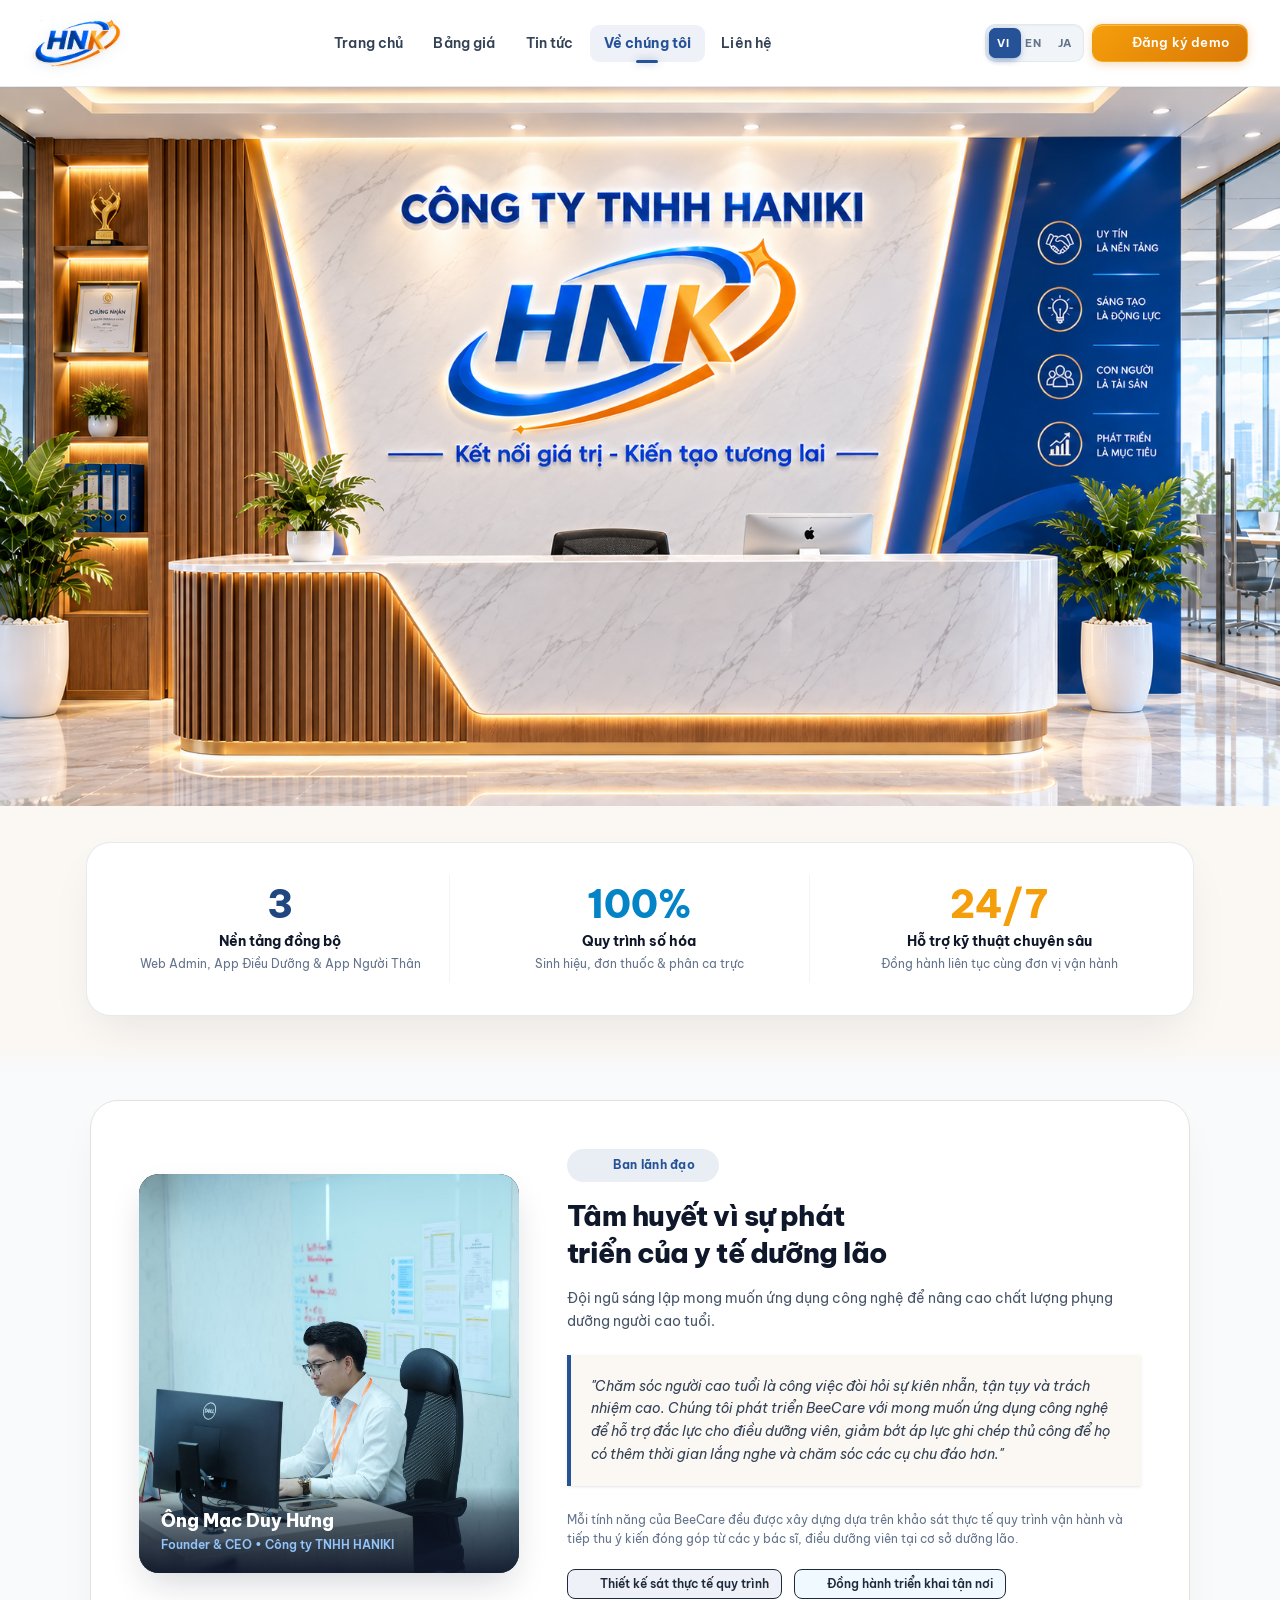
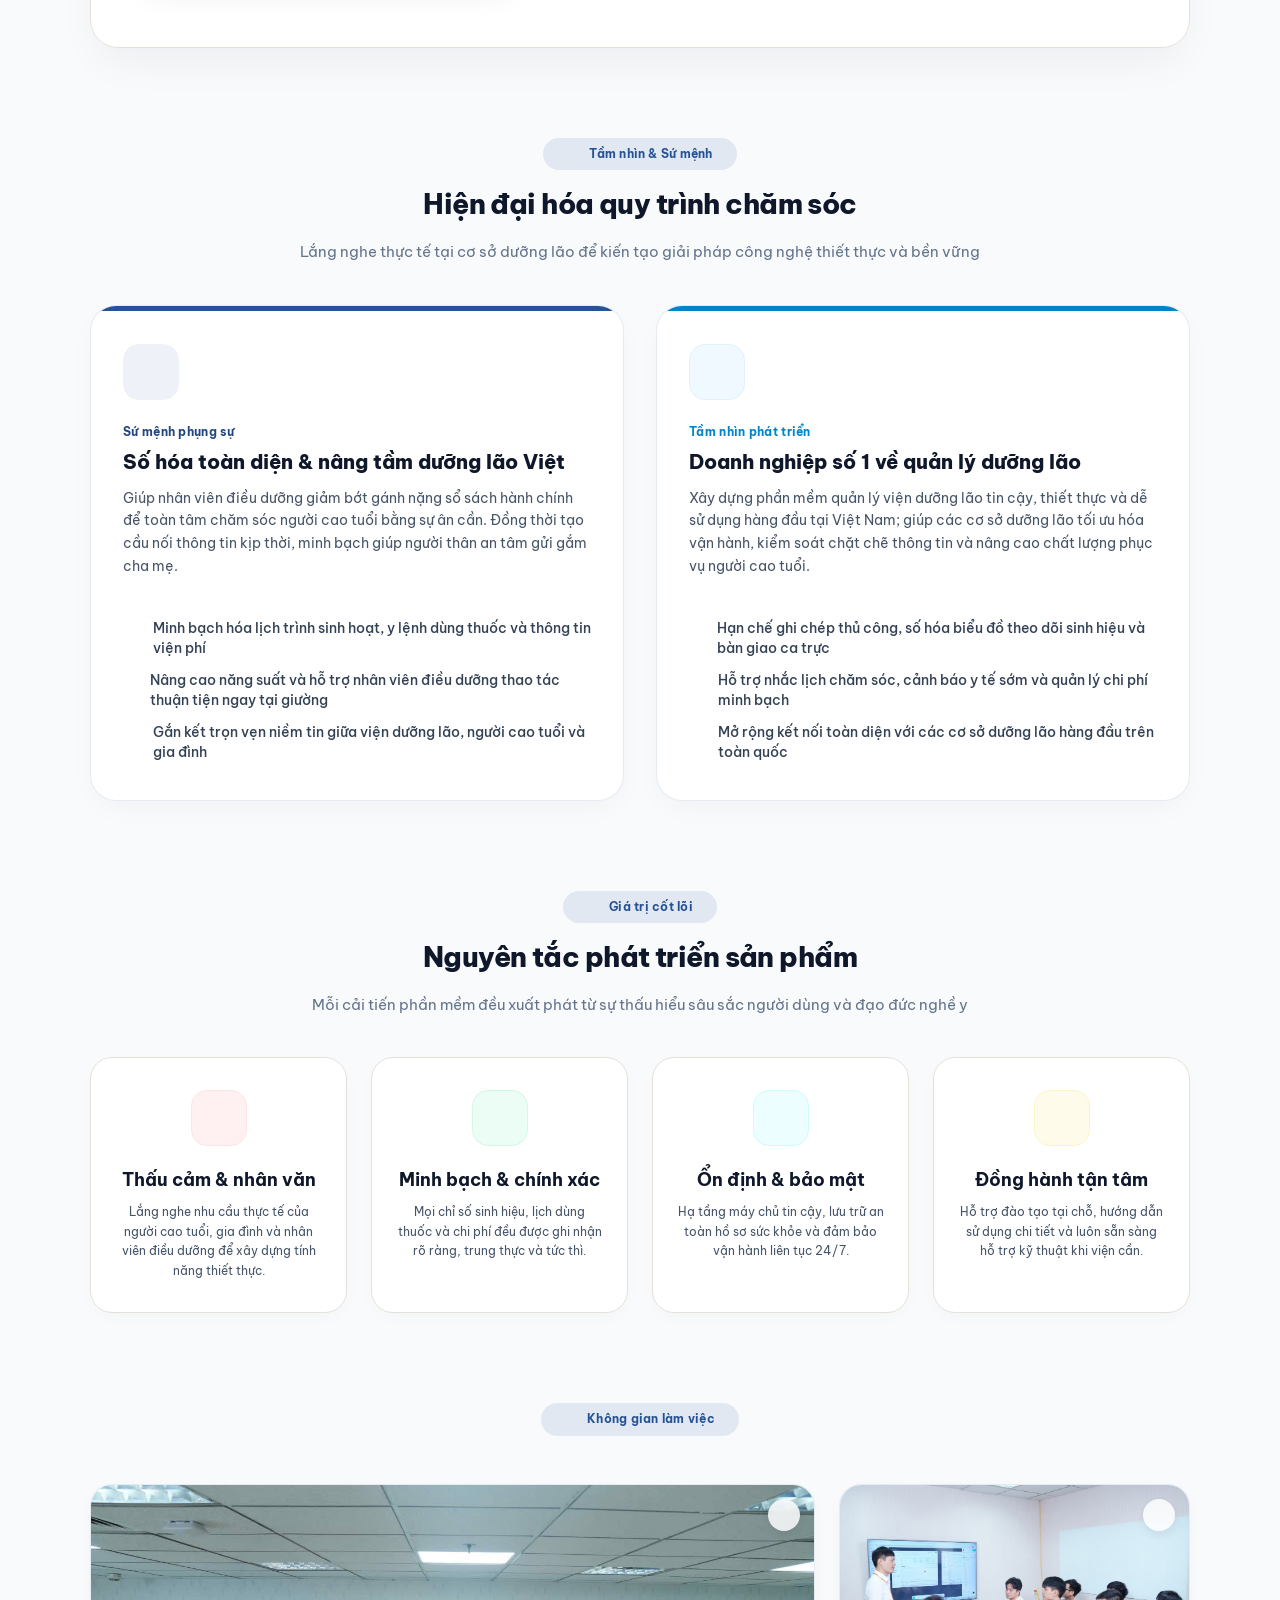
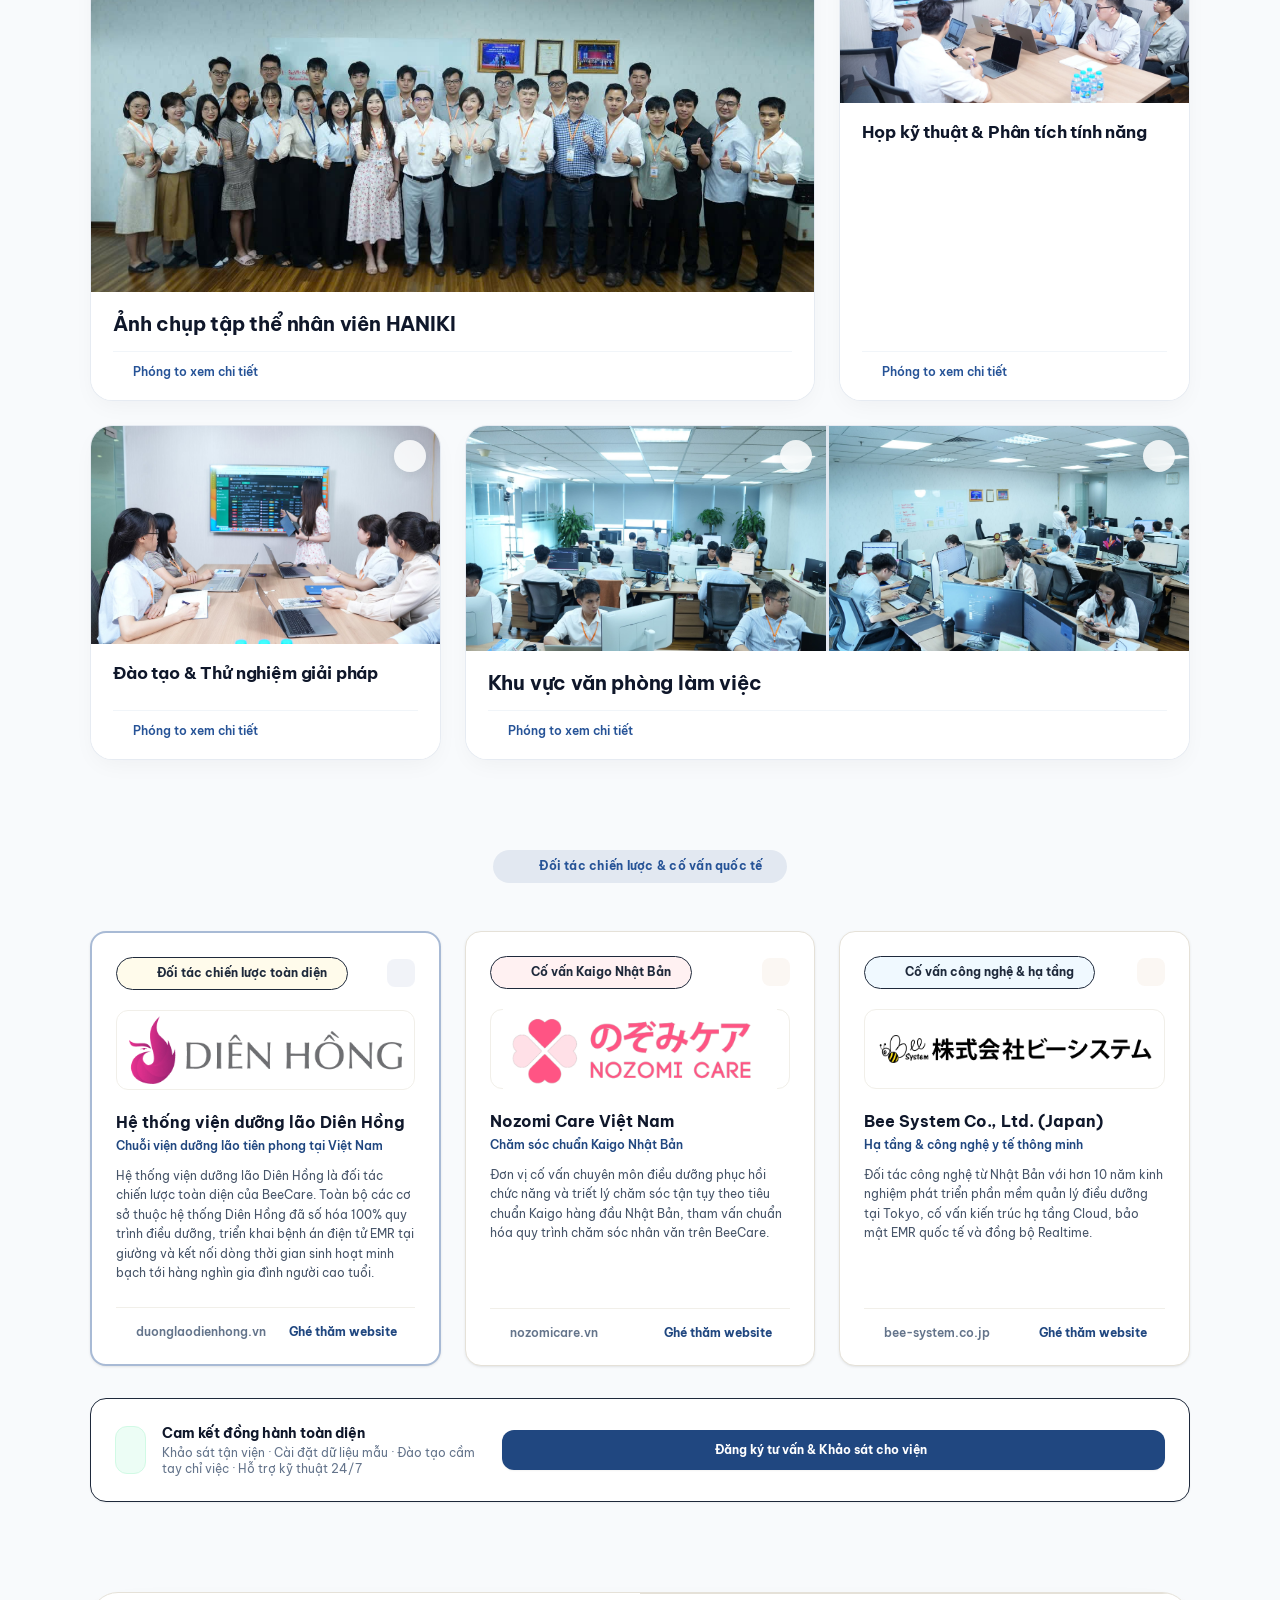
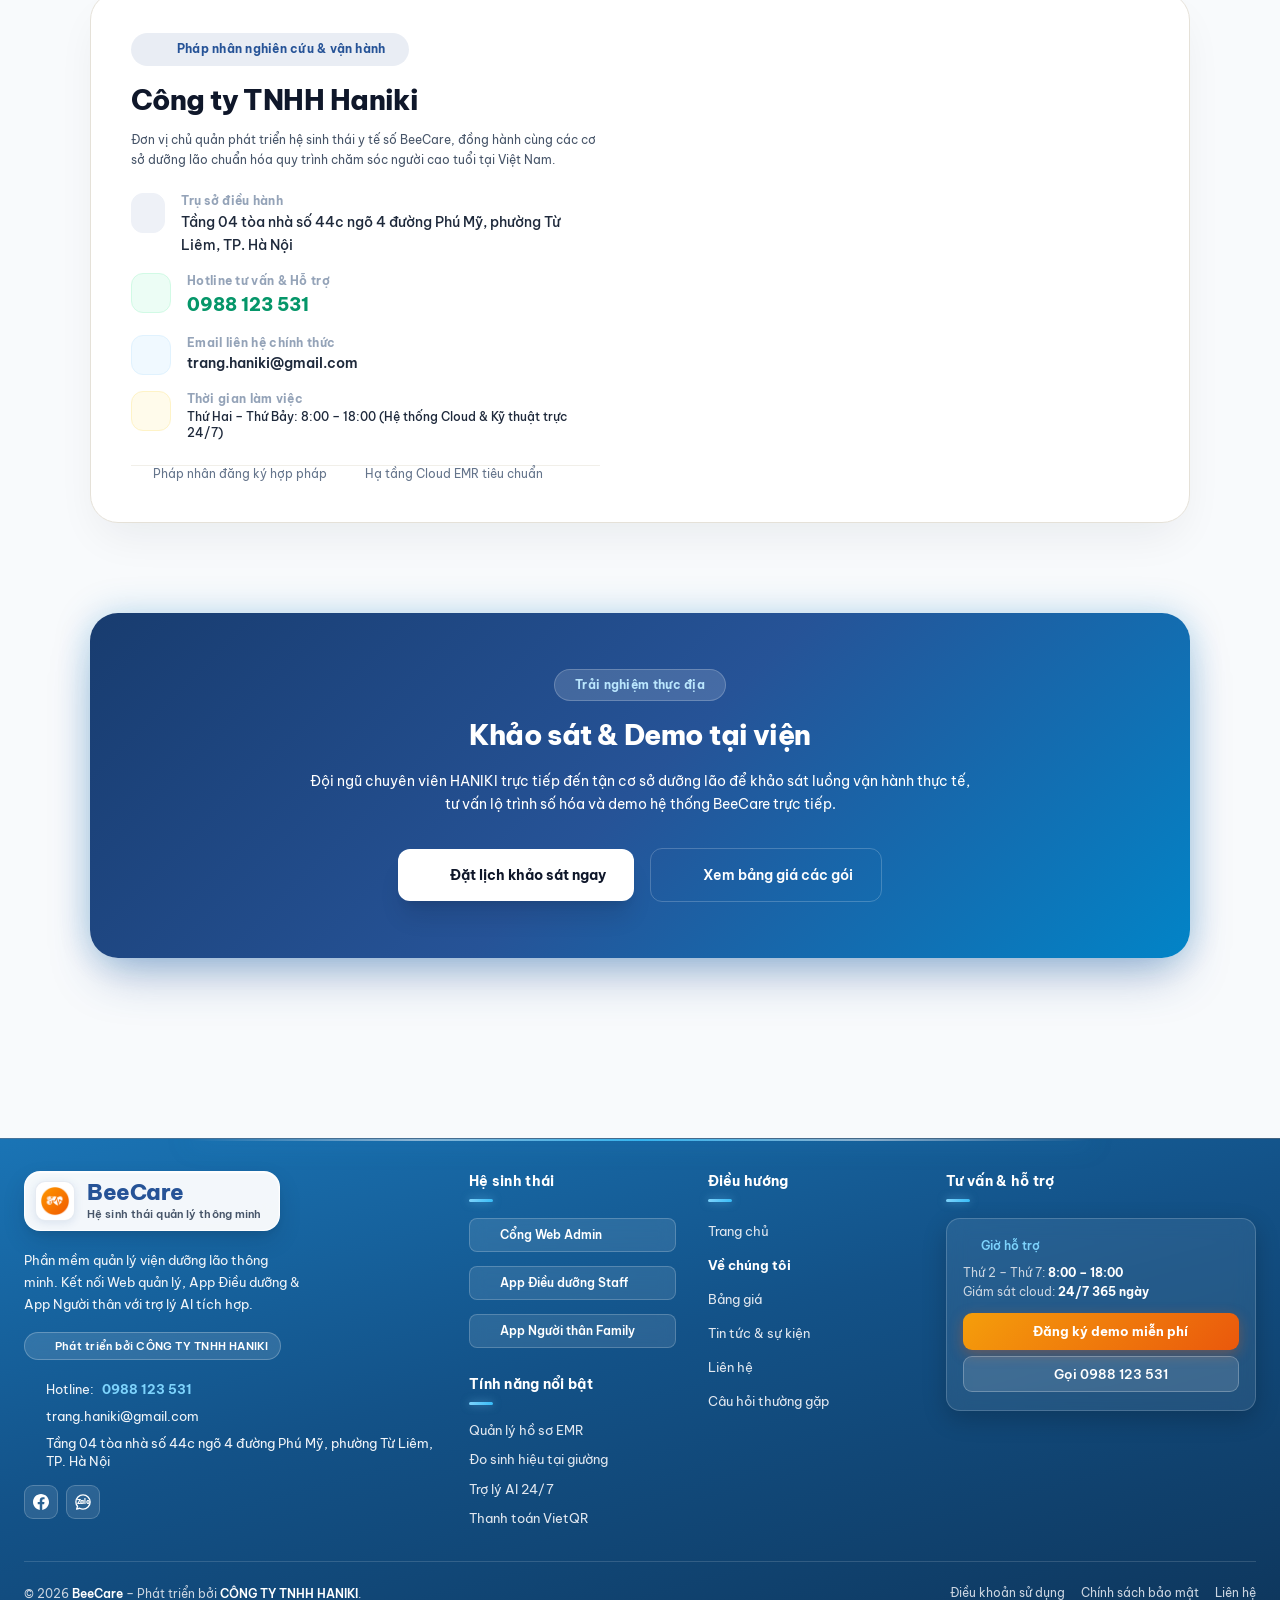
==== commit 46de2d53: "fix ui 10/9" ====
--- a/company.html
+++ b/company.html
@@ -1079,14 +1079,11 @@
     <section class="section-wrapper" data-aos="fade-up">
       
       <!-- Section Header -->
-      <div class="text-center max-w-3xl mx-auto mb-10 sm:mb-12">
+      <div class="text-center max-w-3xl mx-auto mb-8 sm:mb-10">
         <div class="section-badge">
           <i data-lucide="handshake" class="w-3.5 h-3.5"></i>
           <span data-i18n="company_part_badge">Đối tác chiến lược & cố vấn quốc tế</span>
         </div>
-        <h2 class="section-heading whitespace-normal md:whitespace-nowrap" data-i18n="company_part_title">
-          Đối tác đồng hành cùng BeeCare
-        </h2>
       </div>
 
       <!-- 3-Card Symmetrical Grid (Tinh tế, Cân đối & Hiện đại) -->
@@ -1528,7 +1525,6 @@
       <div class="footer-bottom">
         <div class="footer-copyright">
           © 2026 <a href="index.html">BeeCare</a> – <span data-i18n="footer_dev_by_prefix">Phát triển bởi</span> <a href="company.html"><span data-i18n="footer_dev_by_suffix">CÔNG TY TNHH HANIKI</span></a>.
-          <span data-i18n="footer_coop">Đồng hành cùng Viện dưỡng lão Diên Hồng.</span>
         </div>
         <div class="footer-bottom-links">
           <a href="terms.html"><span data-i18n="footer_terms">Điều khoản sử dụng</span></a>
--- a/assets/style.css
+++ b/assets/style.css
@@ -4254,10 +4254,11 @@
 /* Device screen tab switch buttons */
 .screen-tab-btn {
   padding: 8px 16px;
-  border-radius: 10px;
+  min-height: 44px;
+  border-radius: 9999px;
   font-size: 13px;
   font-weight: 600;
-  border: 1px solid #cbd5e1;
+  border: 1.5px solid #cbd5e1;
   background: #ffffff;
   color: #475569;
   transition: all 0.25s ease;
@@ -4265,14 +4266,23 @@
   display: inline-flex;
   align-items: center;
   gap: 6px;
-}
-
-.screen-tab-btn:hover,
+  white-space: nowrap;
+  box-shadow: 0 1px 3px rgba(0, 0, 0, 0.04);
+}
+
+.screen-tab-btn:hover {
+  color: #265397;
+  border-color: #265397;
+  background: #f8fafc;
+  transform: translateY(-1px);
+}
+
 .screen-tab-btn.active {
   background: var(--primary, #265397);
   color: #ffffff;
   border-color: var(--primary, #265397);
   box-shadow: 0 4px 14px rgba(38, 83, 151, 0.25);
+  transform: translateY(-1px);
 }
 
 /* Device Label Pills */
@@ -5052,6 +5062,17 @@
   stroke: #204780 !important;
 }
 
+/* Master Ecosystem Tabs Header */
+.ecosystem-tabs-header {
+  margin-bottom: 22px !important;
+}
+
+@media (max-width: 640px) {
+  .ecosystem-tabs-header {
+    margin-bottom: 16px !important;
+  }
+}
+
 .app-panel {
   display: block;
 }
@@ -5062,9 +5083,9 @@
 
 /* Ecosystem All View Mode */
 .ecosystem-mode-all .app-panel:not(:first-child) {
-  border-top: 1px solid #E5E1D8;
-  padding-top: 4rem;
-  margin-top: 4rem;
+  padding-top: 3.5rem;
+  margin-top: 3.5rem;
+  border-top: 1px dashed rgba(203, 213, 225, 0.6);
 }
 
 .ecosystem-mode-all .staff-next-btn {
@@ -5366,7 +5387,7 @@
   display: flex;
   flex-direction: column;
   gap: 11px;
-  margin-bottom: 26px;
+  margin-bottom: 0;
   list-style: none;
   padding: 0;
 }
@@ -6515,7 +6536,7 @@
   align-items: center;
   justify-content: center;
   gap: 14px;
-  margin-top: 18px;
+  margin-top: 24px;
 }
 
 .carousel-dots-container {
@@ -9228,3 +9249,7 @@
   border: 1px solid #BAE6FD;
 }
 
+.gap-3\.5 {
+  gap: 14px !important;
+}
+
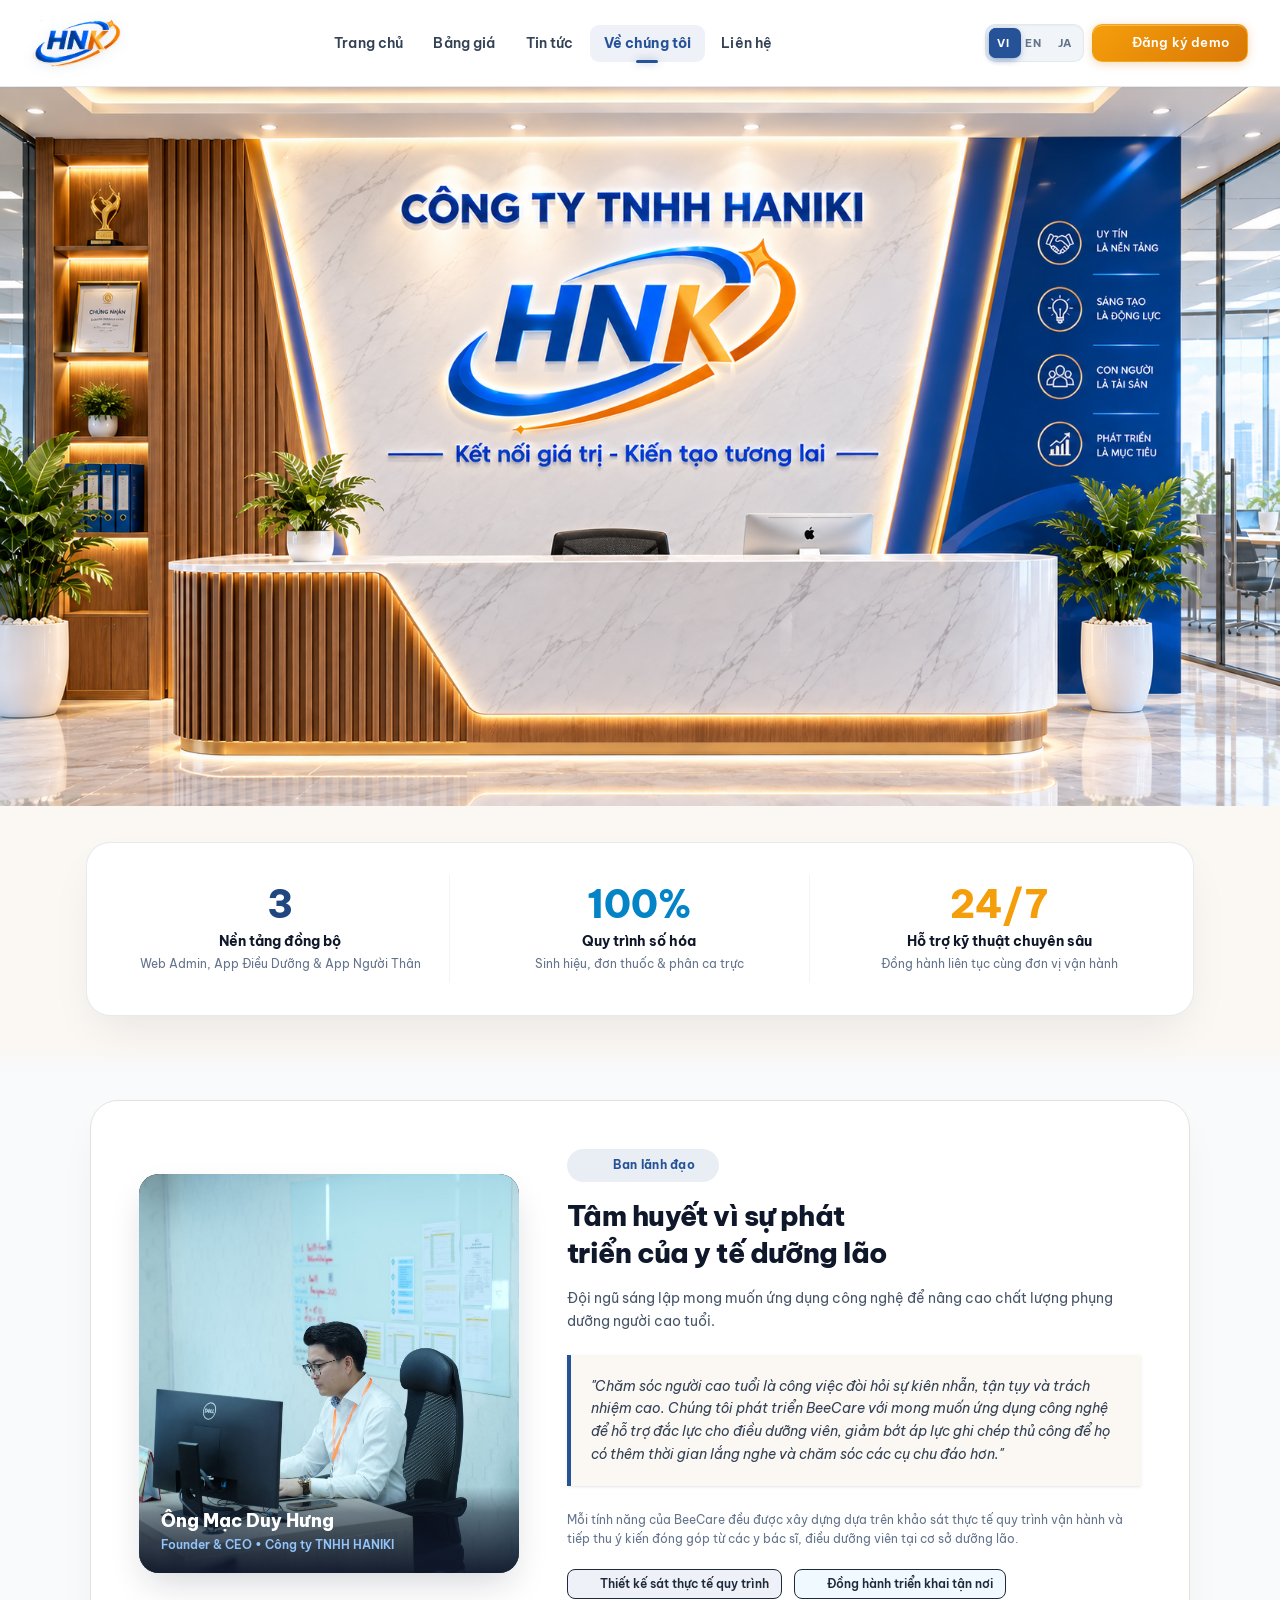
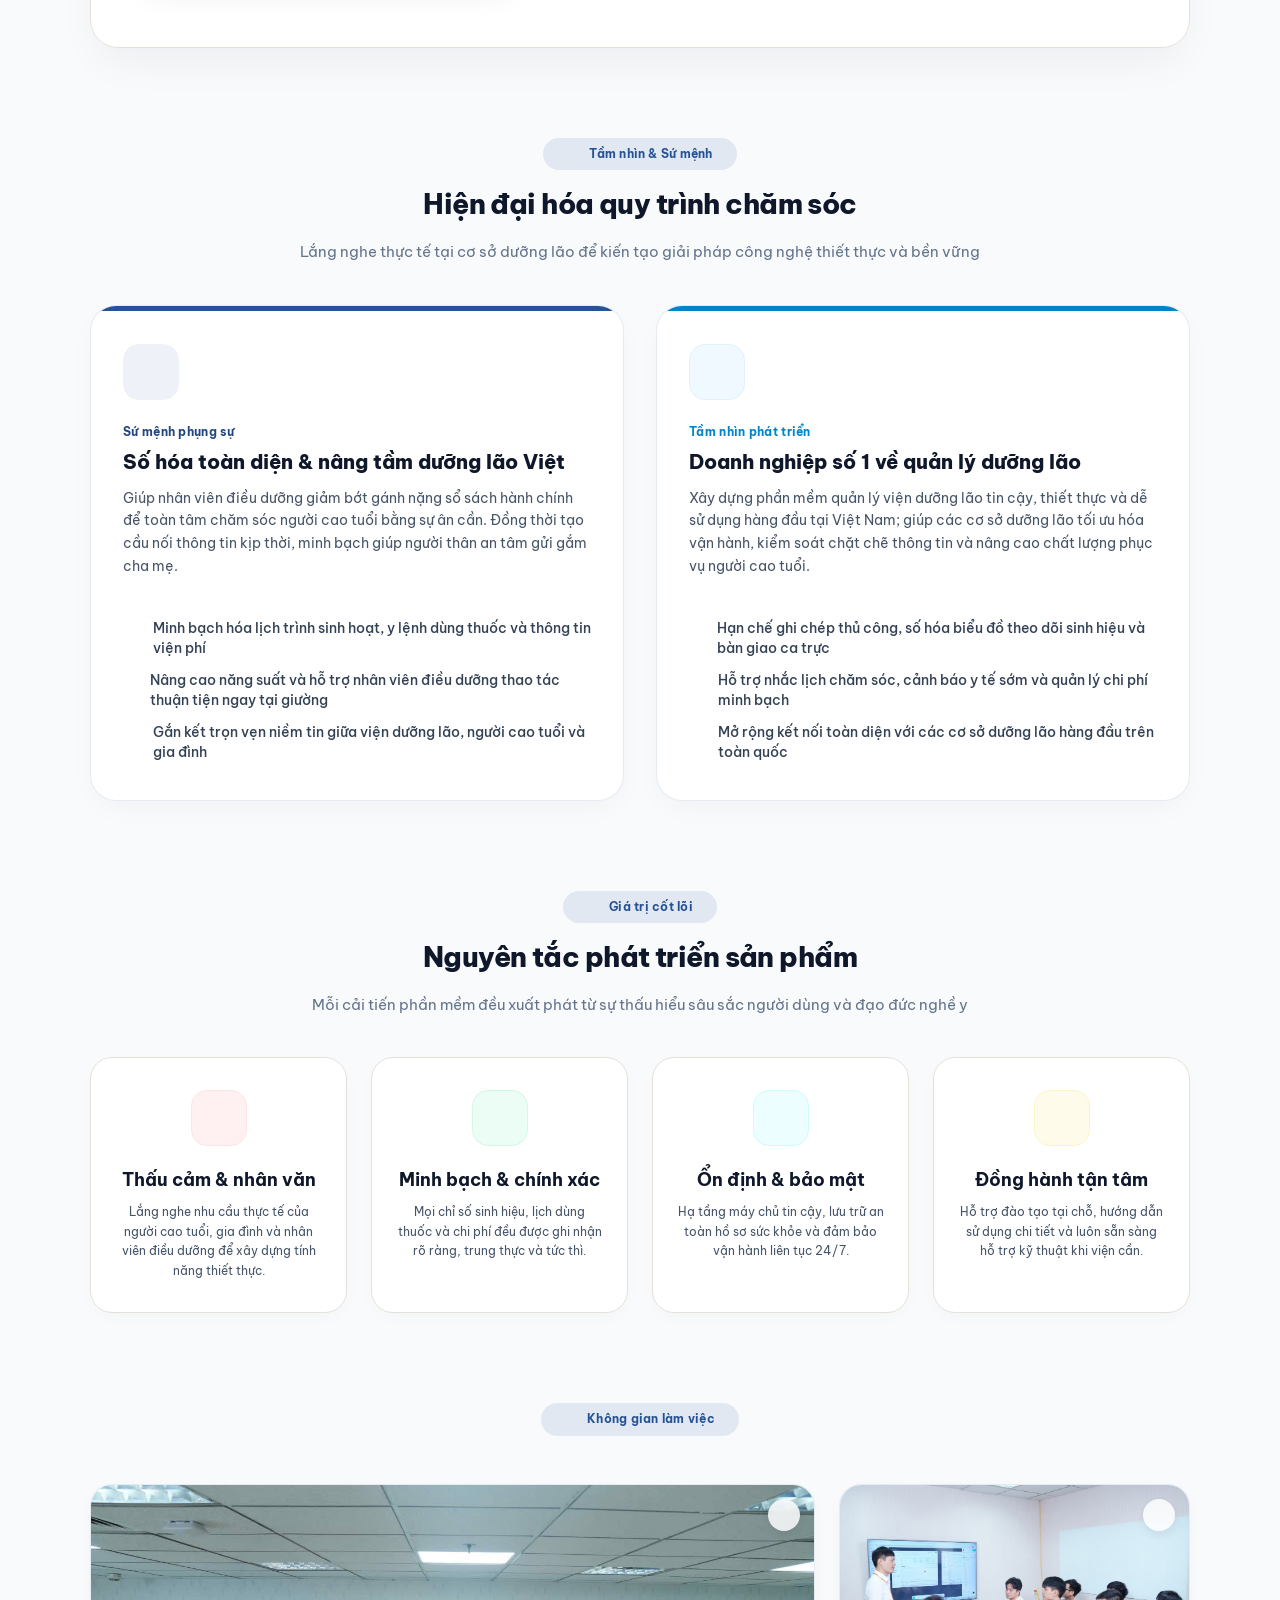
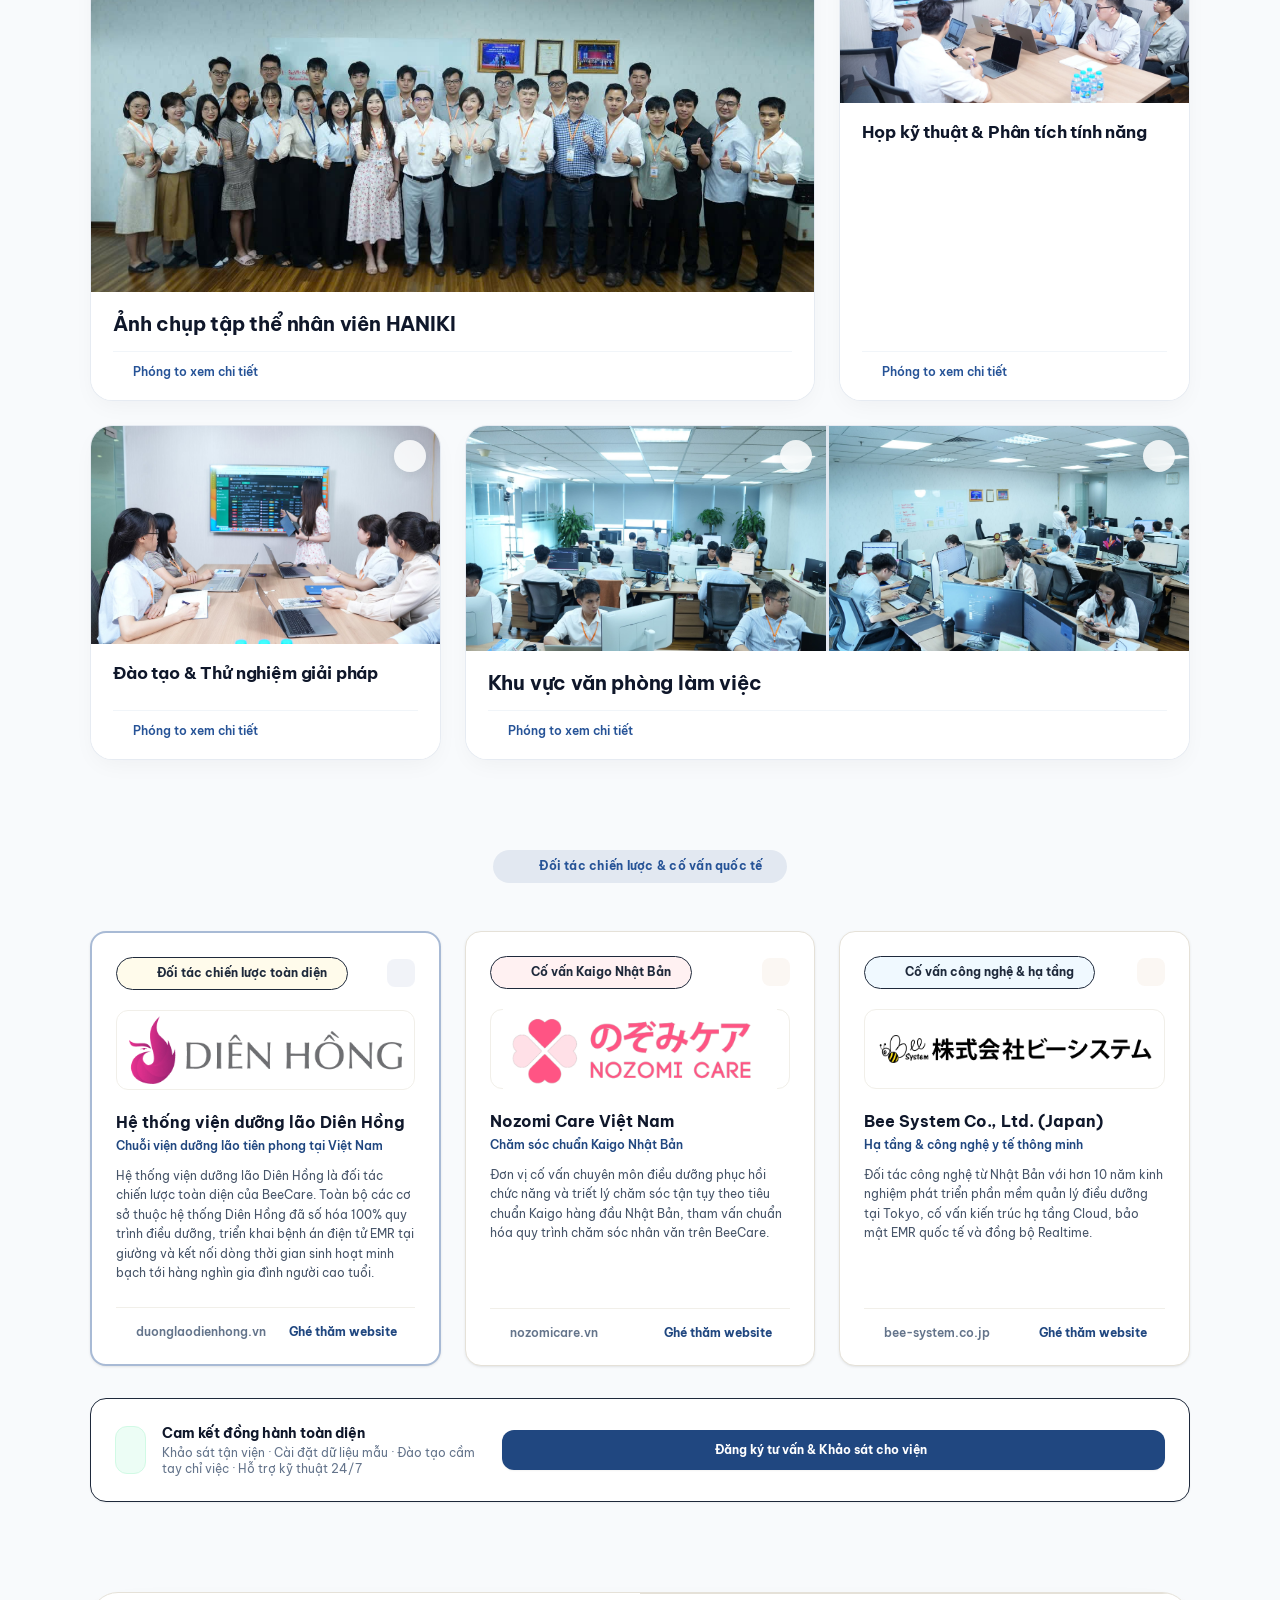
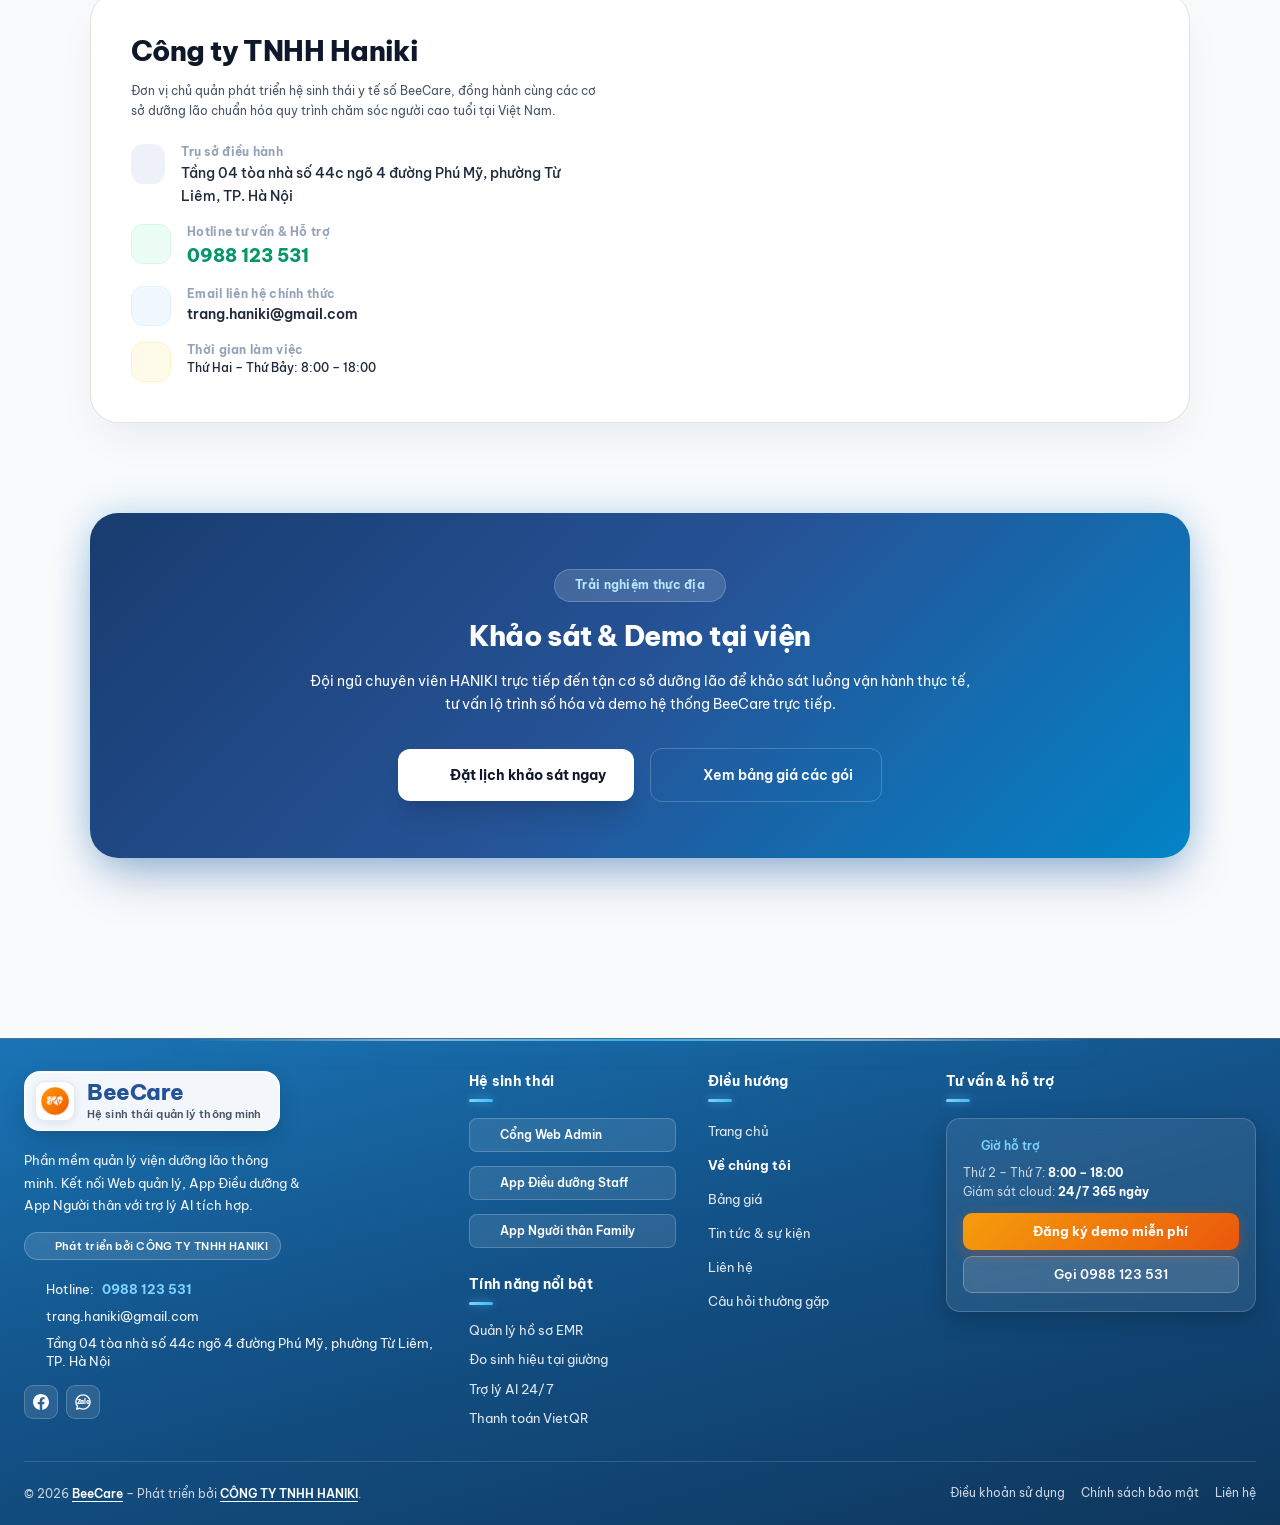
==== commit 5c95eea7: "fix text ui" ====
--- a/company.html
+++ b/company.html
@@ -1278,12 +1278,8 @@
       <div class="corporate-card">
         
         <!-- Cột Trái: Thông Tin Pháp Nhân -->
-        <div class="p-8 sm:p-10 lg:p-12 flex flex-col justify-between">
+        <div class="p-8 sm:p-10 lg:p-12 flex flex-col justify-center">
           <div>
-            <div class="section-badge">
-              <i data-lucide="building-2" class="w-3.5 h-3.5"></i>
-              <span data-i18n="company_legal_badge">Pháp nhân nghiên cứu & vận hành</span>
-            </div>
             <h2 class="text-2xl sm:text-3xl font-extrabold text-slate-900 mb-3 font-heading" data-i18n="company_legal_name">
               Công ty TNHH Haniki
             </h2>
@@ -1339,17 +1335,11 @@
                 <div>
                   <div class="text-xs font-bold text-slate-400 tracking-wide mb-0.5" data-i18n="company_legal_hours_label">Thời gian làm việc</div>
                   <div class="text-slate-800 text-xs sm:text-sm font-medium" data-i18n="company_legal_hours_val">
-                    Thứ Hai – Thứ Bảy: 8:00 – 18:00 (Hệ thống Cloud & Kỹ thuật trực 24/7)
+                    Thứ Hai – Thứ Bảy: 8:00 – 18:00
                   </div>
                 </div>
               </div>
             </div>
-          </div>
-
-          <!-- Enterprise Trust Indicators -->
-          <div class="pt-6 mt-6 border-t border-slate-100 flex flex-wrap items-center gap-4 text-xs text-slate-500">
-            <span class="flex items-center gap-1.5"><i data-lucide="shield-check" class="w-4 h-4 text-emerald-600"></i> <span data-i18n="company_legal_trust1">Pháp nhân đăng ký hợp pháp</span></span>
-            <span class="flex items-center gap-1.5"><i data-lucide="server" class="w-4 h-4 text-teal-600"></i> <span data-i18n="company_legal_trust2">Hạ tầng Cloud EMR tiêu chuẩn</span></span>
           </div>
         </div>
 
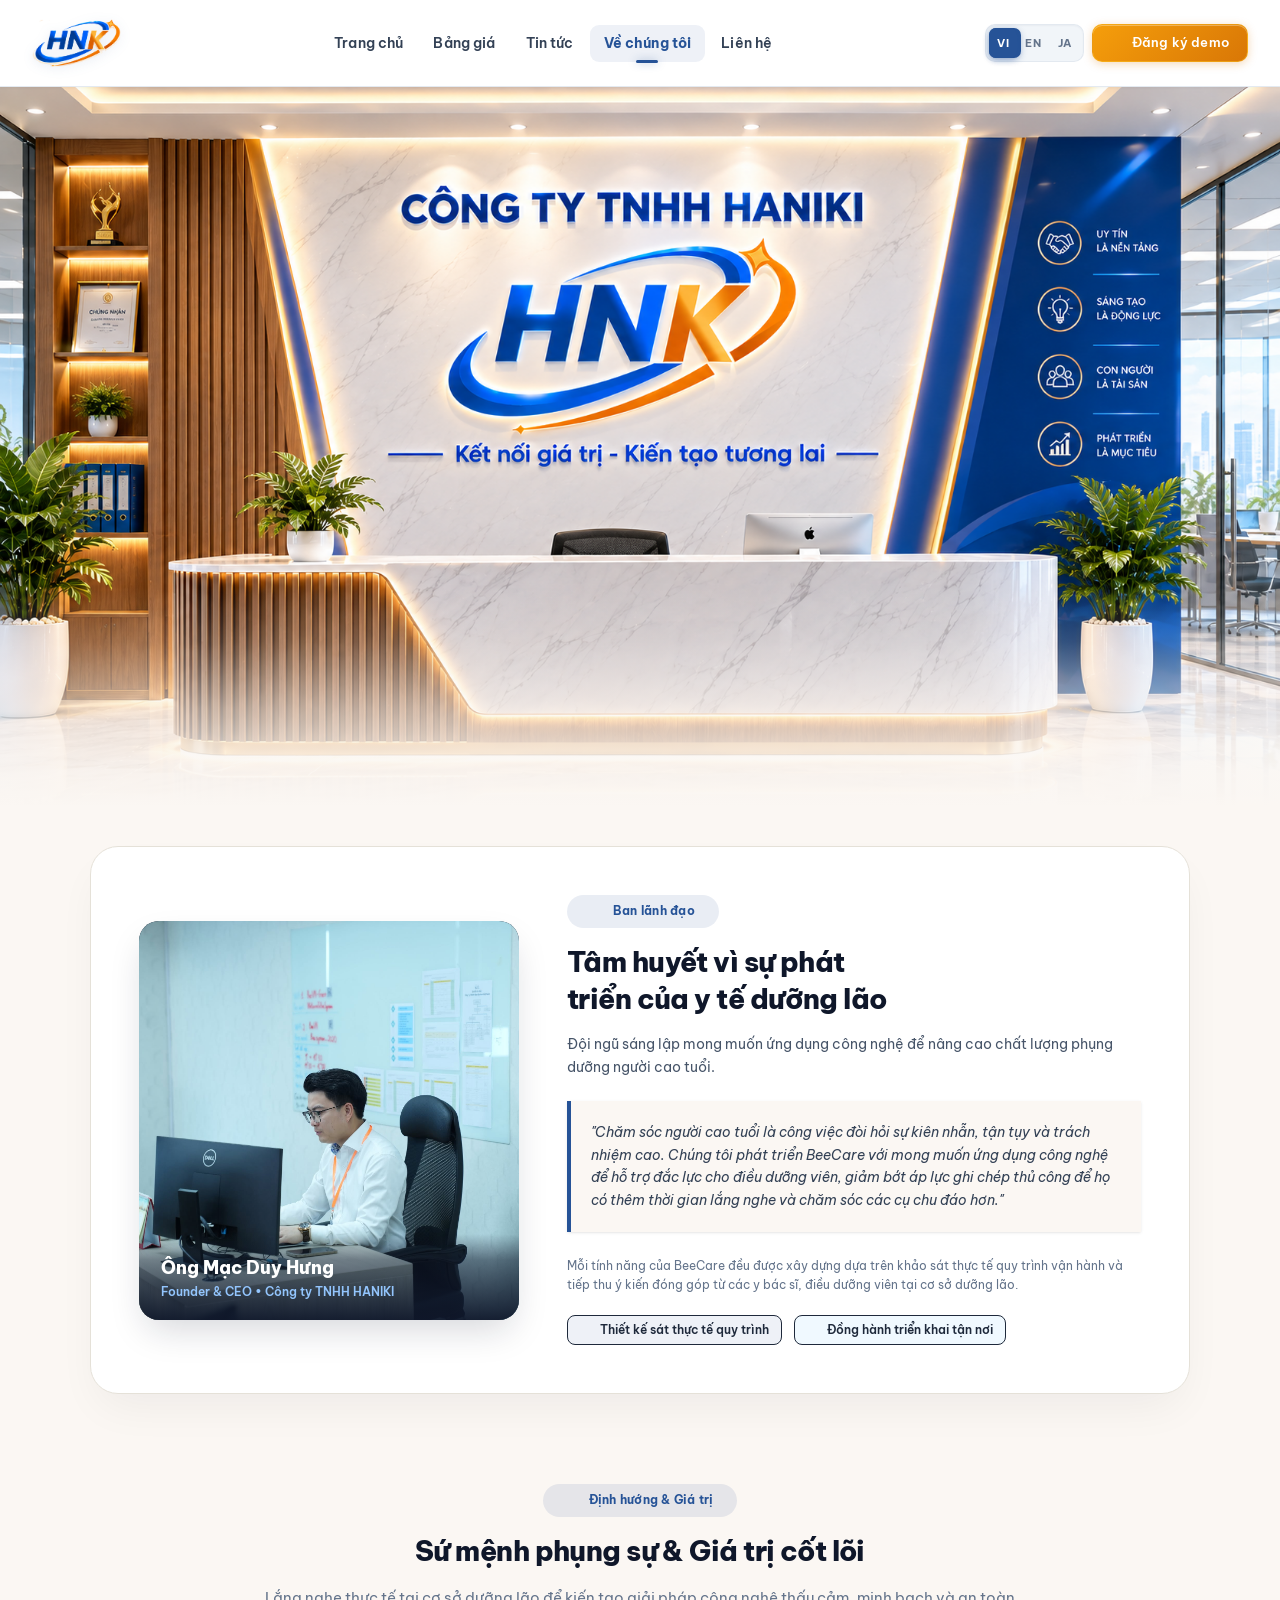
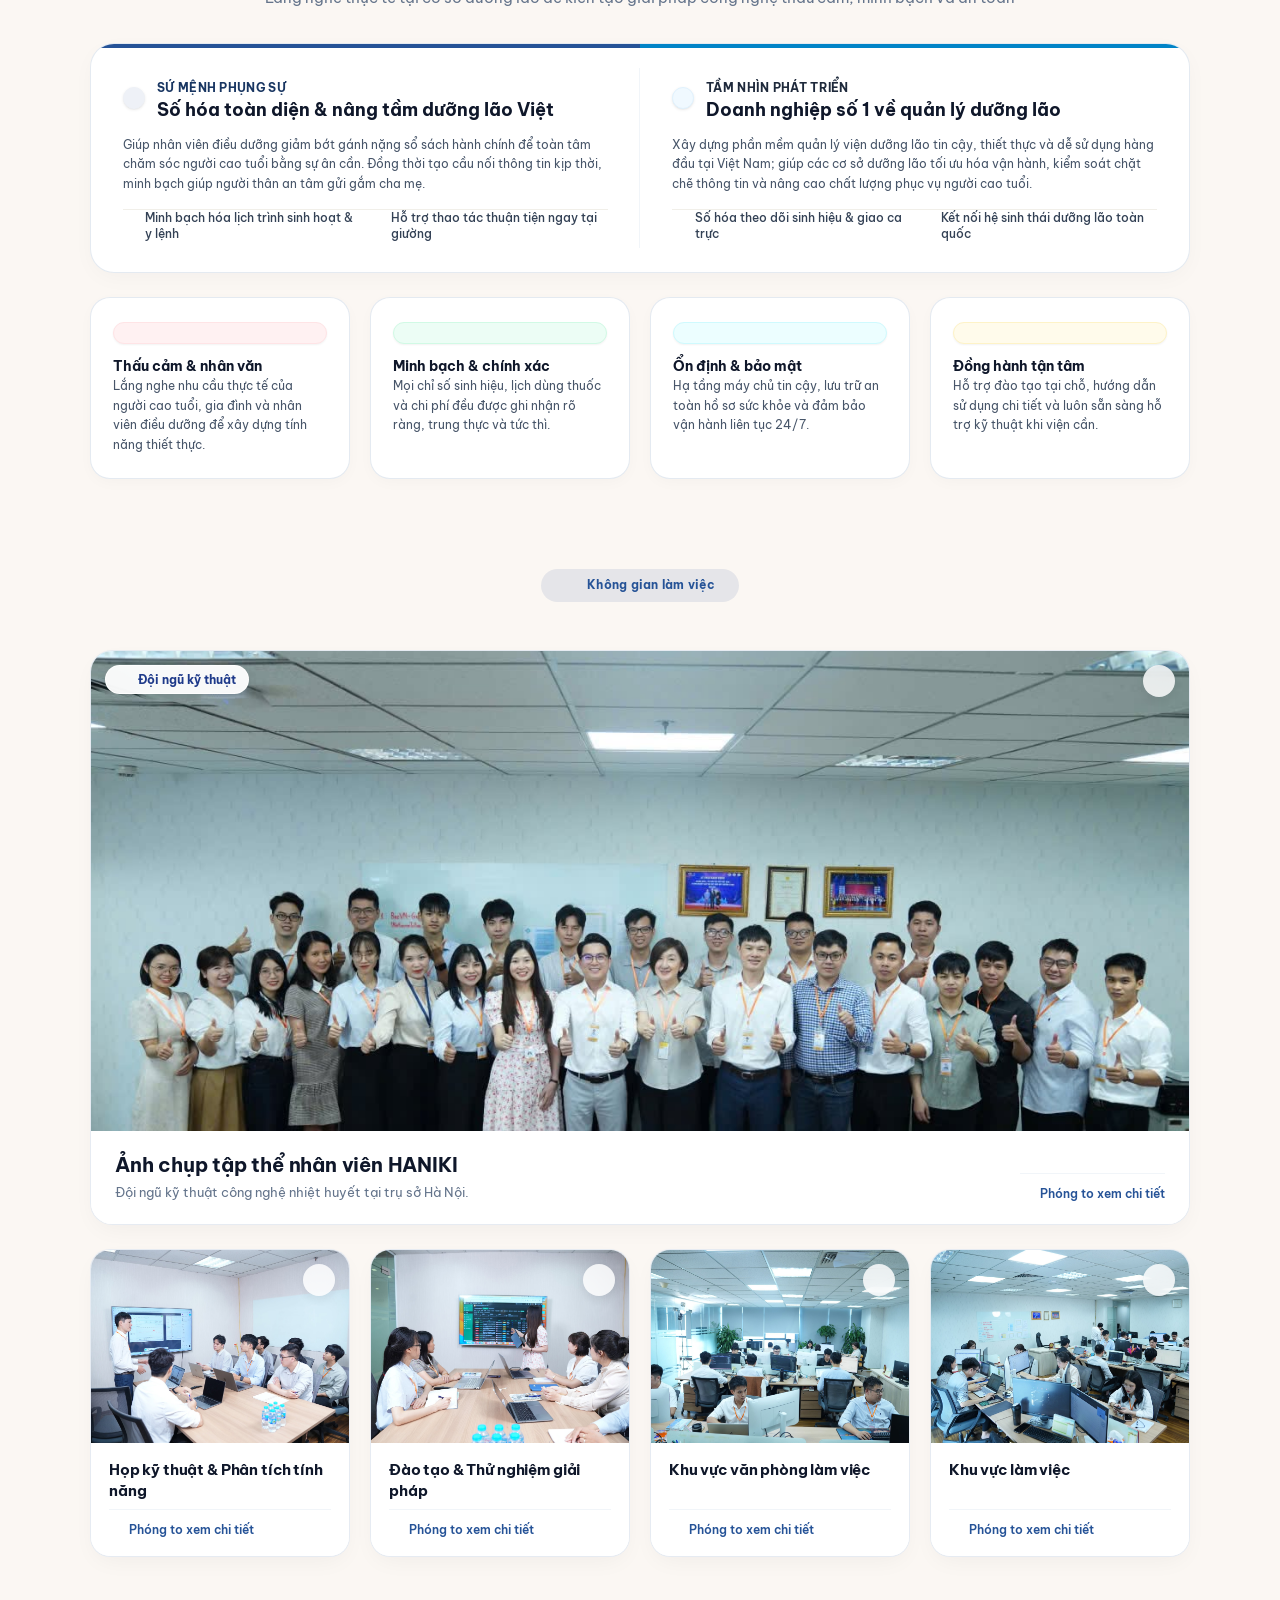
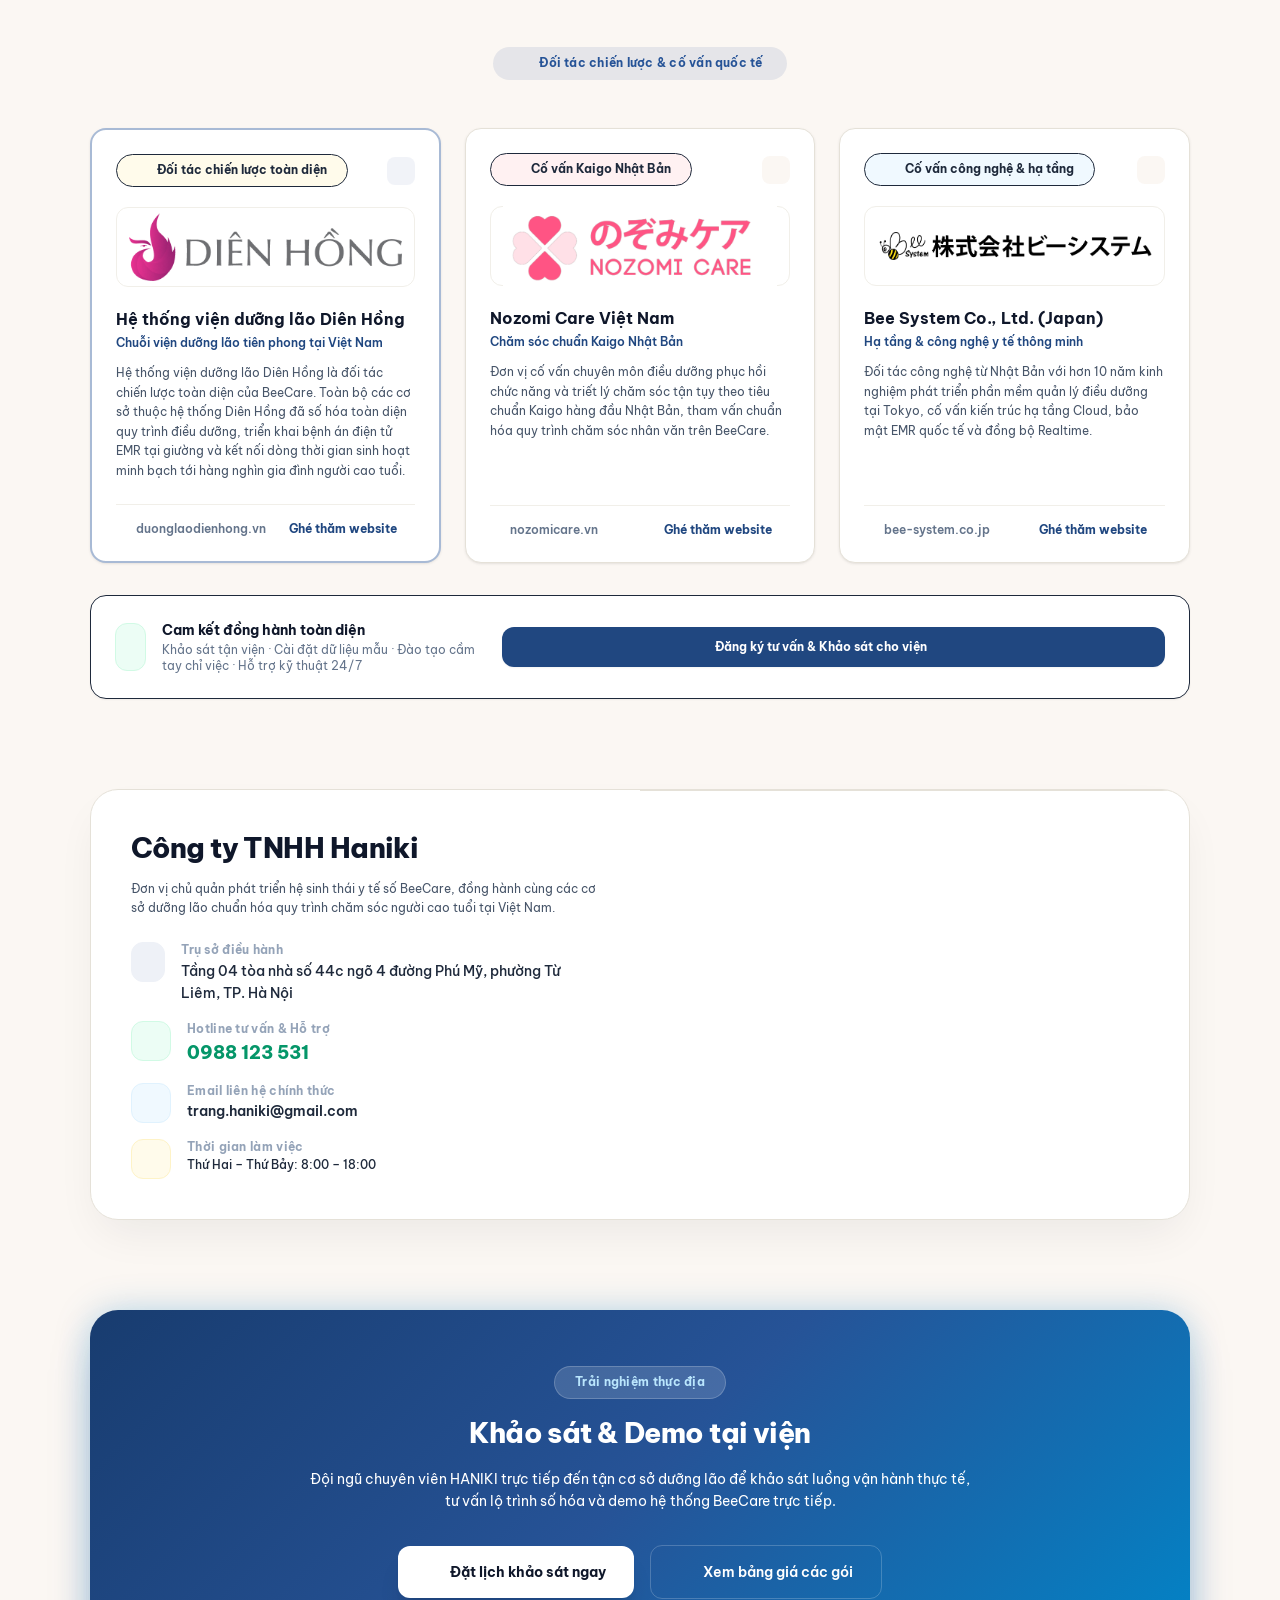
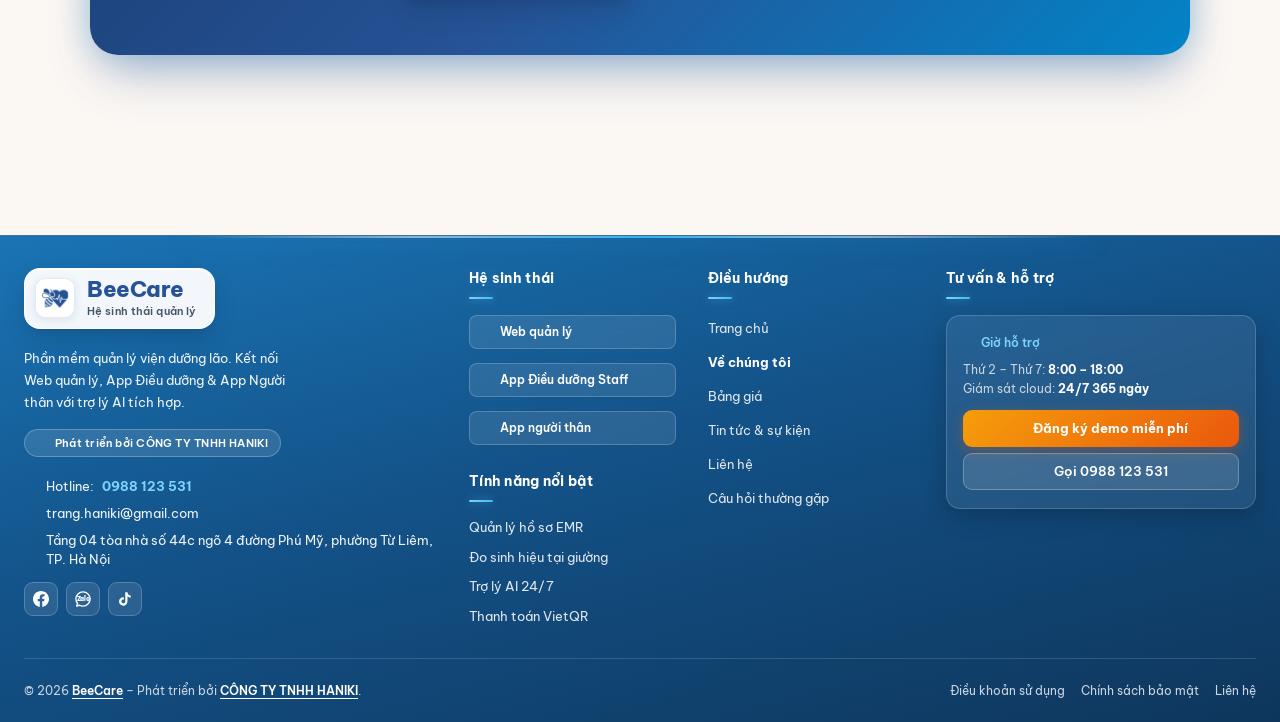
==== commit d5028f19: "fix ui" ====
--- a/company.html
+++ b/company.html
@@ -24,15 +24,15 @@
 
   <!-- Stylesheets -->
   <link rel="stylesheet" href="assets/output.css?v=20261002_v5" />
-  <link rel="stylesheet" href="assets/style.css?v=20261007_v4" />
-  <link rel="icon" href="assets/app_icon_512x512.png" type="image/png">
+  <link rel="stylesheet" href="assets/style.css?v=20261022_v5" />
+  <link rel="icon" href="assets/app_icon_512x512.png?v=20261020_v2" type="image/png">
 
   <style>
     /* ===================== COMPANY HERO COVER BANNER ===================== */
     .company-hero-banner-section {
       position: relative;
       width: 100%;
-      background-color: #0b1a30;
+      background-color: #FBF7F3;
       overflow: hidden;
       padding-top: 0;
     }
@@ -43,7 +43,25 @@
       display: flex;
       align-items: center;
       justify-content: center;
-      background-color: #0b1a30;
+      background-color: #FBF7F3;
+    }
+    .company-hero-banner-inner::after {
+      content: "";
+      position: absolute;
+      left: 0;
+      right: 0;
+      bottom: -1px;
+      height: clamp(80px, 22vw, 220px);
+      background: linear-gradient(
+        to bottom,
+        rgba(251, 247, 243, 0) 0%,
+        rgba(251, 247, 243, 0.2) 25%,
+        rgba(251, 247, 243, 0.6) 55%,
+        rgba(251, 247, 243, 0.92) 85%,
+        #FBF7F3 100%
+      );
+      pointer-events: none;
+      z-index: 5;
     }
     .company-hero-banner-img {
       width: 100%;
@@ -69,14 +87,14 @@
 
     /* Company Main Content with Soft Gradient Transition */
     .company-main {
-      background: linear-gradient(180deg, #FBF7F3 0px, #f8fafc 32px, #f8fafc 100%);
-      padding-top: 56px;
+      background: #FBF7F3;
+      padding-top: 40px;
       padding-bottom: 90px;
     }
     @media (max-width: 768px) {
       .company-main {
-        background: linear-gradient(180deg, #FBF7F3 0px, #f8fafc 20px, #f8fafc 100%);
-        padding-top: 36px;
+        background: #FBF7F3;
+        padding-top: 28px;
         padding-bottom: 60px;
       }
     }
@@ -212,105 +230,113 @@
       margin-bottom: 24px;
     }
 
-    /* Vision & Mission Cards */
-    .vm-grid {
+    /* ===================== IDEA 2: TIERED VISION, MISSION & VALUES ===================== */
+    /* Top Tier: Split Banner Card */
+    .tier-vm-banner {
+      background: #ffffff;
+      border-radius: 24px;
+      border: 1px solid rgba(226, 232, 240, 0.9);
+      box-shadow: 0 6px 24px -4px rgba(15, 23, 42, 0.04);
       display: grid;
       grid-template-columns: 1fr;
-      gap: 24px;
-    }
-    @media (min-width: 868px) {
-      .vm-grid {
+      overflow: hidden;
+      transition: transform 0.3s ease, box-shadow 0.3s ease, border-color 0.3s ease;
+    }
+    .tier-vm-banner:hover {
+      box-shadow: 0 16px 36px -8px rgba(38, 83, 151, 0.08);
+      border-color: #cbd5e1;
+    }
+    @media (min-width: 1024px) {
+      .tier-vm-banner {
         grid-template-columns: repeat(2, 1fr);
-        gap: 32px;
       }
     }
-    .vm-card-redesign {
-      background: #ffffff;
-      border-radius: 26px;
-      padding: 38px 32px;
-      border: 1px solid rgba(226, 232, 240, 0.85);
-      box-shadow: 0 10px 30px -6px rgba(15, 23, 42, 0.04);
+    .tier-vm-col {
+      padding: 30px 32px;
       display: flex;
       flex-direction: column;
       justify-content: space-between;
       position: relative;
-      overflow: hidden;
-      transition: transform 0.3s ease, box-shadow 0.3s ease;
-      height: 100%;
     }
     @media (max-width: 639px) {
-      .vm-card-redesign {
-        padding: 28px 20px;
+      .tier-vm-col {
+        padding: 22px 20px;
       }
     }
-    .vm-card-redesign:hover {
-      transform: translateY(-4px);
-      box-shadow: 0 20px 45px -10px rgba(38, 83, 151, 0.12), 0 4px 16px rgba(15, 23, 42, 0.04);
-    }
-    .vm-card-accent-teal::before {
+    .tier-vm-col-mission {
+      position: relative;
+    }
+    @media (min-width: 1024px) {
+      .tier-vm-col-mission::after {
+        content: '';
+        position: absolute;
+        top: 24px;
+        bottom: 24px;
+        right: 0;
+        width: 1px;
+        background: #f1f5f9;
+      }
+    }
+    @media (max-width: 1023px) {
+      .tier-vm-col-mission {
+        border-bottom: 1px solid #f1f5f9;
+      }
+    }
+    .tier-vm-col-mission::before {
       content: '';
       position: absolute;
-      top: 0;
-      left: 0;
-      right: 0;
-      height: 5px;
+      top: 0; left: 0; right: 0;
+      height: 4px;
       background: #265397;
     }
-    .vm-card-accent-sky::before {
+    .tier-vm-col-vision::before {
       content: '';
       position: absolute;
-      top: 0;
-      left: 0;
-      right: 0;
-      height: 5px;
+      top: 0; left: 0; right: 0;
+      height: 4px;
       background: #0284c7;
     }
 
-    /* Core Values Cards */
-    .values-grid {
+    /* Bottom Tier: 4-Column Horizontal Values Grid */
+    .tier-values-grid {
       display: grid;
-      grid-template-columns: 1fr;
+      grid-template-columns: repeat(4, 1fr);
       gap: 20px;
-    }
-    @media (min-width: 640px) {
-      .values-grid {
+      margin-top: 24px;
+      align-items: stretch;
+    }
+    @media (max-width: 1023px) {
+      .tier-values-grid {
         grid-template-columns: repeat(2, 1fr);
+        gap: 18px;
+        margin-top: 20px;
       }
     }
-    @media (min-width: 1024px) {
-      .values-grid {
-        grid-template-columns: repeat(4, 1fr);
-        gap: 24px;
+    @media (max-width: 639px) {
+      .tier-values-grid {
+        grid-template-columns: 1fr;
+        gap: 14px;
+        margin-top: 16px;
       }
     }
-    .value-card {
+    .tier-value-card {
       background: #ffffff;
-      border-radius: 22px;
-      padding: 32px 24px;
-      border: 1px solid #E5E1D8;
-      box-shadow: 0 6px 20px -4px rgba(15, 23, 42, 0.03);
-      transition: all 0.35s ease;
+      border-radius: 20px;
+      padding: 24px 22px;
+      border: 1px solid rgba(226, 232, 240, 0.9);
+      box-shadow: 0 4px 16px -2px rgba(15, 23, 42, 0.03);
       display: flex;
       flex-direction: column;
-      text-align: center;
-    }
-    .value-card:hover {
-      transform: translateY(-5px);
-      box-shadow: 0 18px 35px -8px rgba(38, 83, 151, 0.12);
+      height: 100%;
+      transition: transform 0.3s cubic-bezier(0.16, 1, 0.3, 1), box-shadow 0.3s ease, border-color 0.3s ease;
+    }
+    .tier-value-card:hover {
+      transform: translateY(-4px);
+      box-shadow: 0 16px 32px -8px rgba(38, 83, 151, 0.1);
       border-color: #cbd5e1;
     }
 
-    /* Workplace Bento Tech-Cards (Ý tưởng 1: Hiện đại, sáng rõ, công nghệ cao) */
-    .workplace-bento-grid {
-      display: grid;
-      grid-template-columns: repeat(12, 1fr);
-      gap: 24px;
-    }
-    @media (max-width: 1023px) {
-      .workplace-bento-grid {
-        gap: 20px;
-      }
-    }
+    /* Workplace Showcase (Hero tập thể lớn trên + Grid 4 ảnh đồng đều bên dưới) */
     .workplace-card {
       background: #ffffff;
       border-radius: 22px;
@@ -319,7 +345,6 @@
       overflow: hidden;
       display: flex;
       flex-direction: column;
-      height: 100%;
       cursor: pointer;
       transition: transform 0.35s cubic-bezier(0.16, 1, 0.3, 1), box-shadow 0.35s ease, border-color 0.3s ease;
     }
@@ -328,30 +353,10 @@
       box-shadow: 0 20px 42px -10px rgba(38, 83, 151, 0.12), 0 4px 16px rgba(15, 23, 42, 0.04);
       border-color: #cbd5e1;
     }
+
+    /* 1. Hero Card: Ảnh chụp tập thể nhân viên HANIKI (To, Rõ nét, Toàn cảnh) */
     .workplace-card-hero {
-      grid-column: span 8;
-    }
-    .workplace-card-side {
-      grid-column: span 4;
-    }
-    .workplace-card-col4 {
-      grid-column: span 4;
-    }
-    @media (max-width: 1023px) {
-      .workplace-card-hero {
-        grid-column: span 12;
-      }
-      .workplace-card-side,
-      .workplace-card-col4 {
-        grid-column: span 6;
-      }
-    }
-    @media (max-width: 639px) {
-      .workplace-card-hero,
-      .workplace-card-side,
-      .workplace-card-col4 {
-        grid-column: span 12;
-      }
+      width: 100%;
     }
     .workplace-photo-wrap {
       position: relative;
@@ -361,35 +366,164 @@
     }
     .workplace-photo-wrap-hero {
       aspect-ratio: 16 / 9;
-    }
-    .workplace-photo-wrap-standard {
-      aspect-ratio: 16 / 10;
+      max-height: 520px;
+    }
+    @media (min-width: 1024px) {
+      .workplace-photo-wrap-hero {
+        aspect-ratio: 21 / 10;
+        max-height: 480px;
+      }
     }
     @media (max-width: 639px) {
-      .workplace-photo-wrap-hero,
-      .workplace-photo-wrap-standard {
+      .workplace-photo-wrap-hero {
         aspect-ratio: 16 / 10;
       }
     }
-    .workplace-dual-photo-grid {
+    .workplace-card-body-hero {
+      padding: 20px 24px 22px;
+      display: flex;
+      flex-direction: row;
+      align-items: center;
+      justify-content: space-between;
+      gap: 16px;
+      background: #ffffff;
+    }
+    .workplace-hero-meta {
+      flex: 1;
+    }
+    .workplace-card-hero-title {
+      font-size: 19px;
+      font-weight: 700;
+      color: #0f172a;
+      line-height: 1.35;
+      letter-spacing: -0.01em;
+      transition: color 0.2s ease;
+    }
+    @media (min-width: 640px) {
+      .workplace-card-hero-title {
+        font-size: 20px;
+      }
+    }
+    .workplace-hero-footer {
+      margin-top: 0;
+      padding-top: 0;
+      border-top: none;
+      flex-shrink: 0;
+    }
+    @media (max-width: 639px) {
+      .workplace-card-body-hero {
+        flex-direction: column;
+        align-items: flex-start;
+        padding: 16px 18px 18px;
+        gap: 10px;
+      }
+      .workplace-hero-footer {
+        width: 100%;
+        margin-top: 8px;
+        padding-top: 10px;
+        border-top: 1px solid #f1f5f9;
+      }
+    }
+
+    /* 2. Standard Grid: 4 ảnh còn lại bằng nhau cả về chiều cao thẻ và tỷ lệ ảnh */
+    .workplace-grid-standard {
       display: grid;
-      grid-template-columns: repeat(2, 1fr);
-      gap: 3px;
-      background: #e2e8f0;
+      grid-template-columns: repeat(4, 1fr);
+      gap: 20px;
+      align-items: stretch;
+      margin-top: 24px;
+    }
+    @media (max-width: 1023px) {
+      .workplace-grid-standard {
+        grid-template-columns: repeat(2, 1fr);
+        gap: 18px;
+        margin-top: 20px;
+      }
+    }
+    @media (max-width: 639px) {
+      .workplace-grid-standard {
+        grid-template-columns: 1fr;
+        gap: 16px;
+        margin-top: 16px;
+      }
+    }
+
+    .workplace-card-standard {
+      height: 100%;
+      display: flex;
+      flex-direction: column;
+      border-radius: 20px;
+    }
+    .workplace-card-standard .workplace-photo-wrap-standard {
+      aspect-ratio: 4 / 3;
       width: 100%;
     }
-    @media (max-width: 639px) {
-      .workplace-dual-photo-grid {
-        grid-template-columns: 1fr;
-        gap: 3px;
+    .workplace-card-standard .workplace-card-body {
+      padding: 16px 18px 18px;
+      flex: 1;
+      display: flex;
+      flex-direction: column;
+      justify-content: space-between;
+      background: #ffffff;
+    }
+    .workplace-card-standard .workplace-card-text {
+      margin-bottom: 8px;
+    }
+    .workplace-card-standard .workplace-card-title {
+      font-size: 15px;
+      font-weight: 700;
+      color: #0f172a;
+      line-height: 1.4;
+      min-height: 42px;
+      display: flex;
+      align-items: flex-start;
+      letter-spacing: -0.01em;
+      transition: color 0.2s ease;
+    }
+    @media (min-width: 1024px) and (max-width: 1279px) {
+      .workplace-card-standard .workplace-card-title {
+        font-size: 13.5px;
+        line-height: 1.35;
+        min-height: 38px;
       }
     }
+    .workplace-card:hover .workplace-card-title,
+    .workplace-card:hover .workplace-card-hero-title {
+      color: #265397;
+    }
+    .workplace-card-desc {
+      font-size: 13px;
+      color: #64748b;
+      line-height: 1.55;
+      font-weight: 400;
+    }
+    .workplace-card-footer {
+      display: flex;
+      align-items: center;
+      justify-content: space-between;
+      margin-top: auto;
+      padding-top: 12px;
+      border-top: 1px solid #f1f5f9;
+      font-size: 12px;
+      font-weight: 600;
+      color: #265397;
+      transition: color 0.2s ease;
+    }
+    .workplace-card:hover .workplace-card-footer {
+      color: #0284c7;
+    }
+
+    /* Ảnh và hiệu ứng tương tác */
     .workplace-photo-img {
       width: 100%;
       height: 100%;
       object-fit: cover;
+      object-position: center;
       display: block;
       transition: transform 0.6s cubic-bezier(0.16, 1, 0.3, 1);
+    }
+    .workplace-photo-wrap-hero .workplace-photo-img {
+      object-position: center 30%;
     }
     .workplace-card:hover .workplace-photo-img,
     .workplace-photo-wrap:hover .workplace-photo-img {
@@ -438,60 +572,6 @@
       background: #265397;
       color: #ffffff;
       transform: scale(1.08);
-    }
-    .workplace-card-body {
-      padding: 18px 22px 20px;
-      background: #ffffff;
-      flex: 1;
-      display: flex;
-      flex-direction: column;
-      justify-content: space-between;
-    }
-    @media (max-width: 639px) {
-      .workplace-card-body {
-        padding: 16px 18px 18px;
-      }
-    }
-    .workplace-card-title {
-      font-size: 16.5px;
-      font-weight: 700;
-      color: #0f172a;
-      line-height: 1.35;
-      margin-bottom: 0;
-      letter-spacing: -0.01em;
-      transition: color 0.2s ease;
-    }
-    .workplace-card-hero .workplace-card-title {
-      font-size: 19px;
-    }
-    @media (min-width: 640px) {
-      .workplace-card-hero .workplace-card-title {
-        font-size: 20px;
-      }
-    }
-    .workplace-card:hover .workplace-card-title {
-      color: #265397;
-    }
-    .workplace-card-desc {
-      font-size: 13px;
-      color: #64748b;
-      line-height: 1.55;
-      font-weight: 400;
-    }
-    .workplace-card-footer {
-      display: flex;
-      align-items: center;
-      justify-content: space-between;
-      margin-top: 14px;
-      padding-top: 12px;
-      border-top: 1px solid #f1f5f9;
-      font-size: 12px;
-      font-weight: 600;
-      color: #265397;
-      transition: color 0.2s ease;
-    }
-    .workplace-card:hover .workplace-card-footer {
-      color: #0284c7;
     }
 
     /* Strategic Partners Grid & Flagship Showcase */
@@ -724,27 +804,6 @@
     </div>
   </section>
 
-  <!-- ===================== 2. STATS BAR ===================== -->
-  <div class="stats-container" data-aos="fade-up" data-aos-delay="200">
-    <div class="stats-grid">
-      <div class="stat-card">
-        <div class="stat-number text-teal-600" data-i18n="company_stat1_num">3</div>
-        <div class="stat-label" data-i18n="company_stat1_title">Nền tảng đồng bộ</div>
-        <div class="stat-desc" data-i18n="company_stat1_desc">Web Admin, App Điều Dưỡng & App Người Thân</div>
-      </div>
-      <div class="stat-card">
-        <div class="stat-number text-sky-600" data-i18n="company_stat2_num">100%</div>
-        <div class="stat-label" data-i18n="company_stat2_title">Quy trình số hóa</div>
-        <div class="stat-desc" data-i18n="company_stat2_desc">Sinh hiệu, đơn thuốc & phân ca trực</div>
-      </div>
-      <div class="stat-card">
-        <div class="stat-number text-amber-500" data-i18n="company_stat4_num">24/7</div>
-        <div class="stat-label" data-i18n="company_stat4_title">Hỗ trợ kỹ thuật chuyên sâu</div>
-        <div class="stat-desc" data-i18n="company_stat4_desc">Đồng hành liên tục cùng đơn vị vận hành</div>
-      </div>
-    </div>
-  </div>
-
   <main class="company-main">
 
     <!-- ===================== 3. EXECUTIVE LEADERSHIP MESSAGE ===================== -->
@@ -803,165 +862,147 @@
       </div>
     </section>
 
-    <!-- ===================== 4. TẦM NHÌN & SỨ MỆNH ===================== -->
+    <!-- ===================== 4. SỨ MỆNH & GIÁ TRỊ CỐT LÕI (Ý TƯỞNG 2: TẦNG PHÂN CẤP) ===================== -->
     <section class="section-wrapper" data-aos="fade-up">
-      <div class="text-center max-w-3xl mx-auto mb-10 sm:mb-12">
+      <div class="text-center max-w-3xl mx-auto mb-8 sm:mb-10">
         <div class="section-badge">
           <i data-lucide="compass" class="w-3.5 h-3.5"></i>
-          <span data-i18n="company_vm_badge">Tầm nhìn & Sứ mệnh</span>
+          <span data-i18n="company_vm_badge">Định hướng & Giá trị</span>
         </div>
         <h2 class="section-heading whitespace-normal md:whitespace-nowrap" data-i18n="company_vm_title">
-          Hiện đại hóa quy trình chăm sóc
+          Sứ mệnh phụng sự & Giá trị cốt lõi
         </h2>
         <p class="section-subtext" data-i18n="company_vm_desc">
-          Lắng nghe thực tế tại cơ sở dưỡng lão để kiến tạo giải pháp công nghệ thiết thực và bền vững
+          Lắng nghe thực tế tại cơ sở dưỡng lão để kiến tạo giải pháp công nghệ thấu cảm, minh bạch và an toàn
         </p>
       </div>
 
-      <div class="vm-grid">
+      <!-- TẦNG 1: BANNER KÉP TẦM NHÌN & SỨ MỆNH (SPLIT CARD) -->
+      <div class="tier-vm-banner">
         
-        <!-- Sứ Mệnh Phụng Sự (Card Redesign 1) -->
-        <div class="vm-card-redesign vm-card-accent-teal">
+        <!-- Cột Trái: Sứ Mệnh Phụng Sự -->
+        <div class="tier-vm-col tier-vm-col-mission">
           <div>
-            <div class="w-14 h-14 rounded-2xl bg-teal-50 border border-teal-100 flex items-center justify-center text-teal-600 mb-6">
-              <i data-lucide="target" class="w-7 h-7"></i>
-            </div>
-            <div class="text-xs font-bold text-teal-600 tracking-wide mb-2" data-i18n="company_mission_badge">
-              Sứ mệnh phụng sự
-            </div>
-            <h3 class="text-xl sm:text-2xl font-extrabold text-slate-900 mb-3 font-heading" style="line-height: 1.35;" data-i18n="company_mission_title">
-              Số hóa toàn diện & nâng tầm dưỡng lão Việt
-            </h3>
-            <p class="text-slate-600 text-sm leading-relaxed mb-6" data-i18n="company_mission_desc">
+            <div class="flex items-center gap-3 mb-3">
+              <div class="w-11 h-11 rounded-xl bg-teal-50 border border-teal-100 flex items-center justify-center text-teal-600 shrink-0 shadow-sm">
+                <i data-lucide="target" class="w-5 h-5"></i>
+              </div>
+              <div>
+                <span class="text-xs font-bold text-teal-700 tracking-wide uppercase" data-i18n="company_mission_badge">Sứ mệnh phụng sự</span>
+                <h3 class="text-lg sm:text-xl font-bold text-slate-900 leading-snug font-heading" data-i18n="company_mission_title">
+                  Số hóa toàn diện & nâng tầm dưỡng lão Việt
+                </h3>
+              </div>
+            </div>
+            <p class="text-slate-600 text-xs sm:text-sm leading-relaxed mb-4" data-i18n="company_mission_desc">
               Giúp nhân viên điều dưỡng giảm bớt gánh nặng sổ sách hành chính để toàn tâm chăm sóc người cao tuổi bằng sự ân cần. Đồng thời tạo cầu nối thông tin kịp thời, minh bạch giúp người thân an tâm gửi gắm cha mẹ.
             </p>
           </div>
           
-          <div class="space-y-3 pt-4 text-sm text-slate-700 font-medium">
-            <div class="flex items-start gap-3">
-              <i data-lucide="check-circle-2" class="w-5 h-5 text-teal-600 shrink-0 mt-0.5"></i>
-              <span data-i18n="company_mission_item1">Minh bạch hóa lịch trình sinh hoạt, y lệnh dùng thuốc và thông tin viện phí</span>
-            </div>
-            <div class="flex items-start gap-3">
-              <i data-lucide="check-circle-2" class="w-5 h-5 text-teal-600 shrink-0 mt-0.5"></i>
-              <span data-i18n="company_mission_item2">Nâng cao năng suất và hỗ trợ nhân viên điều dưỡng thao tác thuận tiện ngay tại giường</span>
-            </div>
-            <div class="flex items-start gap-3">
-              <i data-lucide="check-circle-2" class="w-5 h-5 text-teal-600 shrink-0 mt-0.5"></i>
-              <span data-i18n="company_mission_item3">Gắn kết trọn vẹn niềm tin giữa viện dưỡng lão, người cao tuổi và gia đình</span>
-            </div>
-          </div>
-        </div>
-
-        <!-- Tầm Nhìn Chiến Lược (Card Redesign 2) -->
-        <div class="vm-card-redesign vm-card-accent-sky">
+          <div class="grid grid-cols-1 sm:grid-cols-2 gap-2 pt-3 border-t border-slate-100 text-xs text-slate-700 font-medium">
+            <div class="flex items-center gap-2">
+              <i data-lucide="check-circle-2" class="w-4 h-4 text-teal-600 shrink-0"></i>
+              <span data-i18n="company_mission_item1">Minh bạch hóa lịch trình sinh hoạt & y lệnh</span>
+            </div>
+            <div class="flex items-center gap-2">
+              <i data-lucide="check-circle-2" class="w-4 h-4 text-teal-600 shrink-0"></i>
+              <span data-i18n="company_mission_item2">Hỗ trợ thao tác thuận tiện ngay tại giường</span>
+            </div>
+          </div>
+        </div>
+
+        <!-- Cột Phải: Tầm Nhìn Phát Triển -->
+        <div class="tier-vm-col tier-vm-col-vision">
           <div>
-            <div class="w-14 h-14 rounded-2xl bg-sky-50 border border-sky-100 flex items-center justify-center text-sky-600 mb-6">
-              <i data-lucide="eye" class="w-7 h-7"></i>
-            </div>
-            <div class="text-xs font-bold text-sky-600 tracking-wide mb-2" data-i18n="company_vision_badge">
-              Tầm nhìn phát triển
-            </div>
-            <h3 class="text-xl sm:text-2xl font-extrabold text-slate-900 mb-3 font-heading" style="line-height: 1.35;" data-i18n="company_vision_title">
-              Doanh nghiệp số 1 về quản lý dưỡng lão
-            </h3>
-            <p class="text-slate-600 text-sm leading-relaxed mb-6" data-i18n="company_vision_desc">
+            <div class="flex items-center gap-3 mb-3">
+              <div class="w-11 h-11 rounded-xl bg-sky-50 border border-sky-100 flex items-center justify-center text-sky-600 shrink-0 shadow-sm">
+                <i data-lucide="eye" class="w-5 h-5"></i>
+              </div>
+              <div>
+                <span class="text-xs font-bold text-sky-700 tracking-wide uppercase" data-i18n="company_vision_badge">Tầm nhìn phát triển</span>
+                <h3 class="text-lg sm:text-xl font-bold text-slate-900 leading-snug font-heading" data-i18n="company_vision_title">
+                  Doanh nghiệp số 1 về quản lý dưỡng lão
+                </h3>
+              </div>
+            </div>
+            <p class="text-slate-600 text-xs sm:text-sm leading-relaxed mb-4" data-i18n="company_vision_desc">
               Xây dựng phần mềm quản lý viện dưỡng lão tin cậy, thiết thực và dễ sử dụng hàng đầu tại Việt Nam; giúp các cơ sở dưỡng lão tối ưu hóa vận hành, kiểm soát chặt chẽ thông tin và nâng cao chất lượng phục vụ người cao tuổi.
             </p>
           </div>
           
-          <div class="space-y-3 pt-4 text-sm text-slate-700 font-medium">
-            <div class="flex items-start gap-3">
-              <i data-lucide="check-circle-2" class="w-5 h-5 text-sky-600 shrink-0 mt-0.5"></i>
-              <span data-i18n="company_vision_item1">Hạn chế ghi chép thủ công, số hóa biểu đồ theo dõi sinh hiệu và bàn giao ca trực</span>
-            </div>
-            <div class="flex items-start gap-3">
-              <i data-lucide="check-circle-2" class="w-5 h-5 text-sky-600 shrink-0 mt-0.5"></i>
-              <span data-i18n="company_vision_item2">Hỗ trợ nhắc lịch chăm sóc, cảnh báo y tế sớm và quản lý chi phí minh bạch</span>
-            </div>
-            <div class="flex items-start gap-3">
-              <i data-lucide="check-circle-2" class="w-5 h-5 text-sky-600 shrink-0 mt-0.5"></i>
-              <span data-i18n="company_vision_item3">Mở rộng kết nối toàn diện với các cơ sở dưỡng lão hàng đầu trên toàn quốc</span>
-            </div>
-          </div>
+          <div class="grid grid-cols-1 sm:grid-cols-2 gap-2 pt-3 border-t border-slate-100 text-xs text-slate-700 font-medium">
+            <div class="flex items-center gap-2">
+              <i data-lucide="check-circle-2" class="w-4 h-4 text-sky-600 shrink-0"></i>
+              <span data-i18n="company_vision_item1">Số hóa theo dõi sinh hiệu & giao ca trực</span>
+            </div>
+            <div class="flex items-center gap-2">
+              <i data-lucide="check-circle-2" class="w-4 h-4 text-sky-600 shrink-0"></i>
+              <span data-i18n="company_vision_item3">Kết nối hệ sinh thái dưỡng lão toàn quốc</span>
+            </div>
+          </div>
+        </div>
+
+      </div>
+
+      <!-- TẦNG 2: 4 THẺ GIÁ TRỊ CỐT LÕI DÀN HÀNG NGANG (4 CỘT ĐỀU NHAU) -->
+      <div class="tier-values-grid">
+        
+        <!-- Giá trị 1 -->
+        <div class="tier-value-card">
+          <div class="w-11 h-11 rounded-xl bg-rose-50 text-rose-500 border border-rose-100 flex items-center justify-center mb-3 shrink-0 shadow-xs">
+            <i data-lucide="heart" class="w-5 h-5"></i>
+          </div>
+          <h4 class="text-sm sm:text-base font-bold text-slate-900 mb-1.5 font-heading" data-i18n="company_cv1_title">
+            Thấu cảm & nhân văn
+          </h4>
+          <p class="text-slate-600 text-xs leading-relaxed" data-i18n="company_cv1_desc">
+            Lắng nghe nhu cầu thực tế của người cao tuổi, gia đình và nhân viên điều dưỡng để xây dựng tính năng thiết thực.
+          </p>
+        </div>
+
+        <!-- Giá trị 2 -->
+        <div class="tier-value-card">
+          <div class="w-11 h-11 rounded-xl bg-emerald-50 text-emerald-600 border border-emerald-100 flex items-center justify-center mb-3 shrink-0 shadow-xs">
+            <i data-lucide="shield-check" class="w-5 h-5"></i>
+          </div>
+          <h4 class="text-sm sm:text-base font-bold text-slate-900 mb-1.5 font-heading" data-i18n="company_cv2_title">
+            Minh bạch & chính xác
+          </h4>
+          <p class="text-slate-600 text-xs leading-relaxed" data-i18n="company_cv2_desc">
+            Mọi chỉ số sinh hiệu, lịch dùng thuốc và chi phí đều được ghi nhận rõ ràng, trung thực và tức thì.
+          </p>
+        </div>
+
+        <!-- Giá trị 3 -->
+        <div class="tier-value-card">
+          <div class="w-11 h-11 rounded-xl bg-cyan-50 text-cyan-600 border border-cyan-100 flex items-center justify-center mb-3 shrink-0 shadow-xs">
+            <i data-lucide="lock" class="w-5 h-5"></i>
+          </div>
+          <h4 class="text-sm sm:text-base font-bold text-slate-900 mb-1.5 font-heading" data-i18n="company_cv3_title">
+            Ổn định & bảo mật
+          </h4>
+          <p class="text-slate-600 text-xs leading-relaxed" data-i18n="company_cv3_desc">
+            Hạ tầng máy chủ tin cậy, lưu trữ an toàn hồ sơ sức khỏe và đảm bảo vận hành liên tục 24/7.
+          </p>
+        </div>
+
+        <!-- Giá trị 4 -->
+        <div class="tier-value-card">
+          <div class="w-11 h-11 rounded-xl bg-amber-50 text-amber-500 border border-amber-100 flex items-center justify-center mb-3 shrink-0 shadow-xs">
+            <i data-lucide="heart-handshake" class="w-5 h-5"></i>
+          </div>
+          <h4 class="text-sm sm:text-base font-bold text-slate-900 mb-1.5 font-heading" data-i18n="company_cv4_title">
+            Đồng hành tận tâm
+          </h4>
+          <p class="text-slate-600 text-xs leading-relaxed" data-i18n="company_cv4_desc">
+            Hỗ trợ đào tạo tại chỗ, hướng dẫn sử dụng chi tiết và luôn sẵn sàng hỗ trợ kỹ thuật khi viện cần.
+          </p>
         </div>
 
       </div>
     </section>
 
-    <!-- ===================== 5. GIÁ TRỊ CỐT LÕI ===================== -->
-    <section class="section-wrapper" data-aos="fade-up">
-      <div class="text-center max-w-3xl mx-auto mb-10 sm:mb-12">
-        <div class="section-badge">
-          <i data-lucide="award" class="w-3.5 h-3.5"></i>
-          <span data-i18n="company_cv_badge">Giá trị cốt lõi</span>
-        </div>
-        <h2 class="section-heading whitespace-normal md:whitespace-nowrap" data-i18n="company_cv_title">
-          Nguyên tắc phát triển sản phẩm
-        </h2>
-        <p class="section-subtext" data-i18n="company_cv_desc">
-          Mỗi cải tiến phần mềm đều xuất phát từ sự thấu hiểu sâu sắc người dùng và đạo đức nghề y
-        </p>
-      </div>
-
-      <div class="values-grid">
-        
-        <!-- Giá trị 1 -->
-        <div class="value-card">
-          <div class="w-14 h-14 rounded-2xl bg-rose-50 text-rose-500 border border-rose-100 flex items-center justify-center mx-auto mb-5">
-            <i data-lucide="heart" class="w-7 h-7"></i>
-          </div>
-          <h3 class="text-lg font-bold text-slate-900 mb-2 font-heading" data-i18n="company_cv1_title">
-            Thấu cảm & nhân văn
-          </h3>
-          <p class="text-slate-600 text-xs sm:text-sm leading-relaxed" data-i18n="company_cv1_desc">
-            Lắng nghe nhu cầu thực tế của người cao tuổi, gia đình và nhân viên điều dưỡng để xây dựng tính năng thiết thực.
-          </p>
-        </div>
-
-        <!-- Giá trị 2 -->
-        <div class="value-card">
-          <div class="w-14 h-14 rounded-2xl bg-emerald-50 text-emerald-600 border border-emerald-100 flex items-center justify-center mx-auto mb-5">
-            <i data-lucide="shield-check" class="w-7 h-7"></i>
-          </div>
-          <h3 class="text-lg font-bold text-slate-900 mb-2 font-heading" data-i18n="company_cv2_title">
-            Minh bạch & chính xác
-          </h3>
-          <p class="text-slate-600 text-xs sm:text-sm leading-relaxed" data-i18n="company_cv2_desc">
-            Mọi chỉ số sinh hiệu, lịch dùng thuốc và chi phí đều được ghi nhận rõ ràng, trung thực và tức thì.
-          </p>
-        </div>
-
-        <!-- Giá trị 3 -->
-        <div class="value-card">
-          <div class="w-14 h-14 rounded-2xl bg-cyan-50 text-cyan-600 border border-cyan-100 flex items-center justify-center mx-auto mb-5">
-            <i data-lucide="lock" class="w-7 h-7"></i>
-          </div>
-          <h3 class="text-lg font-bold text-slate-900 mb-2 font-heading" data-i18n="company_cv3_title">
-            Ổn định & bảo mật
-          </h3>
-          <p class="text-slate-600 text-xs sm:text-sm leading-relaxed" data-i18n="company_cv3_desc">
-            Hạ tầng máy chủ tin cậy, lưu trữ an toàn hồ sơ sức khỏe và đảm bảo vận hành liên tục 24/7.
-          </p>
-        </div>
-
-        <!-- Giá trị 4 -->
-        <div class="value-card">
-          <div class="w-14 h-14 rounded-2xl bg-amber-50 text-amber-500 border border-amber-100 flex items-center justify-center mx-auto mb-5">
-            <i data-lucide="heart-handshake" class="w-7 h-7"></i>
-          </div>
-          <h3 class="text-lg font-bold text-slate-900 mb-2 font-heading" data-i18n="company_cv4_title">
-            Đồng hành tận tâm
-          </h3>
-          <p class="text-slate-600 text-xs sm:text-sm leading-relaxed" data-i18n="company_cv4_desc">
-            Hỗ trợ đào tạo tại chỗ, hướng dẫn sử dụng chi tiết và luôn sẵn sàng hỗ trợ kỹ thuật khi viện cần.
-          </p>
-        </div>
-
-      </div>
-    </section>
-
-    <!-- ===================== 6. MÔI TRƯỜNG LÀM VIỆC & R&D ===================== -->
+    <!-- ===================== 5. MÔI TRƯỜNG LÀM VIỆC & R&D ===================== -->
     <section class="section-wrapper" data-aos="fade-up">
       <div class="text-center max-w-3xl mx-auto mb-8 sm:mb-10">
         <div class="section-badge">
@@ -970,33 +1011,42 @@
         </div>
       </div>
 
-      <!-- Photo Bento Grid (Ý tưởng 1: Modern Bento Tech-Cards) -->
-      <div class="workplace-bento-grid">
+      <!-- 1. Ảnh chụp tập thể nhân viên HANIKI (Hero to nổi bật, sắc nét trên cùng) -->
+      <article class="workplace-card workplace-card-hero"
+        onclick="openLightbox('assets/company/tap-the-haniki.jpg', 'Ảnh chụp tập thể nhân viên HANIKI – Đội ngũ kỹ thuật công nghệ nhiệt huyết tại trụ sở Hà Nội')">
+        <div class="workplace-photo-wrap workplace-photo-wrap-hero">
+          <img src="assets/company/tap-the-haniki.jpg" alt="Ảnh chụp tập thể nhân viên HANIKI" class="workplace-photo-img" loading="lazy" />
+          <span class="workplace-photo-badge">
+            <i data-lucide="users" class="w-3.5 h-3.5 text-primary"></i>
+            <span data-i18n="company_photo1_badge">Đội ngũ kỹ thuật</span>
+          </span>
+          <button type="button" class="workplace-zoom-btn" title="Phóng to ảnh" aria-label="Phóng to ảnh">
+            <i data-lucide="maximize-2" class="w-3.5 h-3.5"></i>
+          </button>
+        </div>
+        <div class="workplace-card-body workplace-card-body-hero">
+          <div class="workplace-hero-meta">
+            <h3 class="workplace-card-title workplace-card-hero-title" data-i18n="company_photo1_title">
+              Ảnh chụp tập thể nhân viên HANIKI
+            </h3>
+            <p class="workplace-card-desc mt-1 sm:mt-1.5" data-i18n="company_photo1_desc">
+              Đội ngũ kỹ thuật công nghệ nhiệt huyết tại trụ sở Hà Nội.
+            </p>
+          </div>
+          <div class="workplace-card-footer workplace-hero-footer">
+            <span class="inline-flex items-center gap-1.5 text-xs font-semibold text-primary">
+              <i data-lucide="maximize-2" class="w-3.5 h-3.5"></i>
+              <span data-i18n="company_photo_zoom_hint">Phóng to xem chi tiết</span>
+            </span>
+          </div>
+        </div>
+      </article>
+
+      <!-- 2. Grid 4 ảnh còn lại: Chiều cao thẻ bằng nhau và tỷ lệ ảnh đồng bộ chuẩn xác -->
+      <div class="workplace-grid-standard">
         
-        <!-- Ảnh 1: Ảnh chụp tập thể nhân viên HANIKI (Hero 8 cột, 16:9) -->
-        <article class="workplace-card workplace-card-hero"
-          onclick="openLightbox('assets/company/tap-the-haniki.jpg', 'Ảnh chụp tập thể nhân viên HANIKI – Đội ngũ kỹ thuật công nghệ nhiệt huyết tại trụ sở Hà Nội')">
-          <div class="workplace-photo-wrap workplace-photo-wrap-hero">
-            <img src="assets/company/tap-the-haniki.jpg" alt="Ảnh chụp tập thể nhân viên HANIKI" class="workplace-photo-img" loading="lazy" />
-            <button type="button" class="workplace-zoom-btn" title="Phóng to ảnh" aria-label="Phóng to ảnh">
-              <i data-lucide="maximize-2" class="w-3.5 h-3.5"></i>
-            </button>
-          </div>
-          <div class="workplace-card-body">
-            <div>
-              <h3 class="workplace-card-title" data-i18n="company_photo1_title">Ảnh chụp tập thể nhân viên HANIKI</h3>
-            </div>
-            <div class="workplace-card-footer">
-              <span class="inline-flex items-center gap-1.5 text-xs font-semibold text-primary">
-                <i data-lucide="maximize-2" class="w-3.5 h-3.5"></i>
-                <span data-i18n="company_photo_zoom_hint">Phóng to xem chi tiết</span>
-              </span>
-            </div>
-          </div>
-        </article>
-
-        <!-- Ảnh 2: Họp kỹ thuật & Phân tích tính năng (Side 4 cột, 16:10) -->
-        <article class="workplace-card workplace-card-side"
+        <!-- Ảnh 2: Họp kỹ thuật & Phân tích tính năng -->
+        <article class="workplace-card workplace-card-standard"
           onclick="openLightbox('assets/company/hop-ky-thuat-san-pham.jpg', 'Họp kỹ thuật & Phân tích tính năng')">
           <div class="workplace-photo-wrap workplace-photo-wrap-standard">
             <img src="assets/company/hop-ky-thuat-san-pham.jpg" alt="Họp kỹ thuật & Phân tích tính năng" class="workplace-photo-img" loading="lazy" />
@@ -1005,7 +1055,7 @@
             </button>
           </div>
           <div class="workplace-card-body">
-            <div>
+            <div class="workplace-card-text">
               <h3 class="workplace-card-title" data-i18n="company_photo2_title">Họp kỹ thuật & Phân tích tính năng</h3>
             </div>
             <div class="workplace-card-footer">
@@ -1017,8 +1067,8 @@
           </div>
         </article>
 
-        <!-- Ảnh 3: Đào tạo & Demo (4 cột, 16:10) -->
-        <article class="workplace-card workplace-card-col4"
+        <!-- Ảnh 3: Đào tạo & Thử nghiệm giải pháp -->
+        <article class="workplace-card workplace-card-standard"
           onclick="openLightbox('assets/company/dao-tao-demo-he-thong.jpg', 'Đào tạo & Thử nghiệm giải pháp')">
           <div class="workplace-photo-wrap workplace-photo-wrap-standard">
             <img src="assets/company/dao-tao-demo-he-thong.jpg" alt="Đào tạo & Thử nghiệm giải pháp" class="workplace-photo-img" loading="lazy" />
@@ -1027,7 +1077,7 @@
             </button>
           </div>
           <div class="workplace-card-body">
-            <div>
+            <div class="workplace-card-text">
               <h3 class="workplace-card-title" data-i18n="company_photo3_title">Đào tạo & Thử nghiệm giải pháp</h3>
             </div>
             <div class="workplace-card-footer">
@@ -1039,28 +1089,17 @@
           </div>
         </article>
 
-        <!-- Ảnh 4: Khu vực văn phòng làm việc (Gộp 2 góc ảnh, Hero 8 cột) -->
-        <article class="workplace-card workplace-card-hero">
-          <div class="workplace-dual-photo-grid">
-            <!-- Góc nhìn 1 -->
-            <div class="workplace-photo-wrap workplace-photo-wrap-standard relative cursor-pointer"
-              onclick="openLightbox('assets/company/van-phong-lap-trinh-1.jpg', 'Khu vực văn phòng làm việc – Góc nhìn 1')">
-              <img src="assets/company/van-phong-lap-trinh-1.jpg" alt="Khu vực văn phòng làm việc – Góc 1" class="workplace-photo-img" loading="lazy" />
-              <button type="button" class="workplace-zoom-btn" title="Phóng to ảnh góc 1" aria-label="Phóng to ảnh góc 1">
-                <i data-lucide="maximize-2" class="w-3.5 h-3.5"></i>
-              </button>
-            </div>
-            <!-- Góc nhìn 2 -->
-            <div class="workplace-photo-wrap workplace-photo-wrap-standard relative cursor-pointer"
-              onclick="openLightbox('assets/company/van-phong-lap-trinh-2.jpg', 'Khu vực văn phòng làm việc – Góc nhìn 2')">
-              <img src="assets/company/van-phong-lap-trinh-2.jpg" alt="Khu vực văn phòng làm việc – Góc 2" class="workplace-photo-img" loading="lazy" />
-              <button type="button" class="workplace-zoom-btn" title="Phóng to ảnh góc 2" aria-label="Phóng to ảnh góc 2">
-                <i data-lucide="maximize-2" class="w-3.5 h-3.5"></i>
-              </button>
-            </div>
+        <!-- Ảnh 4: Không gian văn phòng làm việc -->
+        <article class="workplace-card workplace-card-standard"
+          onclick="openLightbox('assets/company/van-phong-lap-trinh-1.jpg', 'Không gian văn phòng làm việc – Trụ sở Hà Nội')">
+          <div class="workplace-photo-wrap workplace-photo-wrap-standard">
+            <img src="assets/company/van-phong-lap-trinh-1.jpg" alt="Khu vực văn phòng làm việc" class="workplace-photo-img" loading="lazy" />
+            <button type="button" class="workplace-zoom-btn" title="Phóng to ảnh" aria-label="Phóng to ảnh">
+              <i data-lucide="maximize-2" class="w-3.5 h-3.5"></i>
+            </button>
           </div>
           <div class="workplace-card-body">
-            <div>
+            <div class="workplace-card-text">
               <h3 class="workplace-card-title" data-i18n="company_photo4_title">Khu vực văn phòng làm việc</h3>
             </div>
             <div class="workplace-card-footer">
@@ -1072,10 +1111,32 @@
           </div>
         </article>
 
+        <!-- Ảnh 5: Khu vực làm việc -->
+        <article class="workplace-card workplace-card-standard"
+          onclick="openLightbox('assets/company/van-phong-lap-trinh-2.jpg', 'Khu vực làm việc – BeeCare')">
+          <div class="workplace-photo-wrap workplace-photo-wrap-standard">
+            <img src="assets/company/van-phong-lap-trinh-2.jpg" alt="Khu vực làm việc" class="workplace-photo-img" loading="lazy" />
+            <button type="button" class="workplace-zoom-btn" title="Phóng to ảnh" aria-label="Phóng to ảnh">
+              <i data-lucide="maximize-2" class="w-3.5 h-3.5"></i>
+            </button>
+          </div>
+          <div class="workplace-card-body">
+            <div class="workplace-card-text">
+              <h3 class="workplace-card-title" data-i18n="company_photo5_title">Khu vực làm việc</h3>
+            </div>
+            <div class="workplace-card-footer">
+              <span class="inline-flex items-center gap-1.5 text-xs font-semibold text-primary">
+                <i data-lucide="maximize-2" class="w-3.5 h-3.5"></i>
+                <span data-i18n="company_photo_zoom_hint">Phóng to xem chi tiết</span>
+              </span>
+            </div>
+          </div>
+        </article>
+
       </div>
     </section>
 
-    <!-- ===================== 7. ĐỐI TÁC CHIẾN LƯỢC & CỐ VẤN QUỐC TẾ ===================== -->
+    <!-- ===================== 6. ĐỐI TÁC CHIẾN LƯỢC & CỐ VẤN QUỐC TẾ ===================== -->
     <section class="section-wrapper" data-aos="fade-up">
       
       <!-- Section Header -->
@@ -1128,7 +1189,7 @@
 
             <!-- Narrative -->
             <p class="text-slate-600 text-xs sm:text-sm leading-relaxed mb-4" data-i18n="company_dienhong_desc">
-              Hệ thống viện dưỡng lão Diên Hồng là đối tác chiến lược toàn diện của BeeCare. Toàn bộ các cơ sở thuộc hệ thống Diên Hồng đã số hóa 100% quy trình điều dưỡng, triển khai bệnh án điện tử EMR tại giường và kết nối dòng thời gian sinh hoạt minh bạch tới hàng nghìn gia đình người cao tuổi.
+              Hệ thống viện dưỡng lão Diên Hồng là đối tác chiến lược toàn diện của BeeCare. Toàn bộ các cơ sở thuộc hệ thống Diên Hồng đã số hóa toàn diện quy trình điều dưỡng, triển khai bệnh án điện tử EMR tại giường và kết nối dòng thời gian sinh hoạt minh bạch tới hàng nghìn gia đình người cao tuổi.
             </p>
           </div>
 
@@ -1346,7 +1407,7 @@
         <!-- Cột Phải: Bản Đồ Google Maps Trụ Sở -->
         <div class="h-[360px] lg:h-auto min-h-[360px] relative border-t lg:border-t-0 lg:border-l border-slate-200">
           <iframe
-            src="https://maps.google.com/maps?q=44c+ngõ+4+đường+Phú+Mỹ+Từ+Liêm+Hà+Nội&t=&z=16&ie=UTF8&iwloc=&output=embed"
+            src="https://maps.google.com/maps?q=21.029063,105.769688&t=&z=16&ie=UTF8&iwloc=&output=embed"
             width="100%"
             height="100%"
             style="border:0;"
@@ -1403,14 +1464,14 @@
         <div>
           <a href="index.html" class="footer-brand-logo">
             <div class="footer-brand-icon">
-              <img src="assets/logo_bee_care_hd.png" alt="BeeCare logo">
+              <img src="assets/logo_bee_blue.png?v=20261020" alt="BeeCare logo">
             </div>
             <div>
               <div class="footer-brand-name"><span class="bee">Bee</span><span class="care">Care</span></div>
-              <div class="footer-tagline" data-i18n="footer_tagline">Hệ sinh thái quản lý thông minh</div>
+              <div class="footer-tagline" data-i18n="footer_tagline">Hệ sinh thái quản lý</div>
             </div>
           </a>
-          <p class="footer-desc" data-i18n="footer_desc">Phần mềm quản lý viện dưỡng lão thông minh. Kết nối Web quản lý, App Điều dưỡng & App Người thân với trợ lý AI tích hợp.</p>
+          <p class="footer-desc" data-i18n="footer_desc">Phần mềm quản lý viện dưỡng lão. Kết nối Web quản lý, App Điều dưỡng & App Người thân với trợ lý AI tích hợp.</p>
           <div class="footer-company-badge">
             <i data-lucide="building-2" style="width:12px;height:12px;flex-shrink:0"></i>
             <span data-i18n="footer_dev_by">Phát triển bởi CÔNG TY TNHH HANIKI</span>
@@ -1439,7 +1500,9 @@
                 <text x="12" y="15" fill="currentColor" font-family="'Be Vietnam Pro', -apple-system, sans-serif" font-size="7.5" font-weight="900" text-anchor="middle" letter-spacing="-0.5">Zalo</text>
               </svg>
             </a>
-
+            <a href="https://www.tiktok.com/@beesystemvietnam?lang=en" target="_blank" rel="noopener noreferrer" class="footer-social-btn" title="TikTok" aria-label="TikTok BeeCare">
+              <svg width="16" height="16" fill="currentColor" viewBox="0 0 24 24"><path d="M19.59 6.69a4.83 4.83 0 0 1-3.77-4.25V2h-3.45v13.67a2.89 2.89 0 0 1-5.2 1.74 2.89 2.89 0 0 1 2.31-4.64c.29 0 .58.04.85.12V9.4a6.33 6.33 0 0 0-1-.08A6.34 6.34 0 0 0 3 15.66a6.34 6.34 0 0 0 10.82 4.46 6.27 6.27 0 0 0 1.88-4.46V8.34a8.16 8.16 0 0 0 4.89 1.62V6.69z"/></svg>
+            </a>
           </div>
         </div>
 
@@ -1449,7 +1512,7 @@
           <div style="display:flex;flex-direction:column;gap:8px">
             <div class="footer-eco-chip footer-eco-chip--teal">
               <i data-lucide="layout-dashboard" style="width:13px;height:13px;flex-shrink:0"></i>
-              <span data-i18n="footer_eco_web">Cổng Web Admin</span>
+              <span data-i18n="footer_eco_web">Web quản lý</span>
             </div>
             <div class="footer-eco-chip footer-eco-chip--cyan">
               <i data-lucide="stethoscope" style="width:13px;height:13px;flex-shrink:0"></i>
@@ -1457,7 +1520,7 @@
             </div>
             <div class="footer-eco-chip footer-eco-chip--amber">
               <i data-lucide="heart-handshake" style="width:13px;height:13px;flex-shrink:0"></i>
-              <span data-i18n="footer_eco_family">App Người thân Family</span>
+              <span data-i18n="footer_eco_family">App người thân</span>
             </div>
           </div>
           <div style="margin-top:20px">
@@ -1526,6 +1589,18 @@
     </div>
   </footer>
 
+  <!-- ===================== MOBILE QUICK-ACTION STICKY BAR ===================== -->
+  <div class="mobile-cta flex md:hidden items-center justify-between gap-2">
+    <a href="tel:0988123531" class="mobile-cta-btn-call" title="Gọi tư vấn: 0988 123 531">
+      <i data-lucide="phone-call" class="w-4 h-4 text-sky-600 shrink-0"></i>
+      <span data-i18n="nav_call_counsel">Gọi tư vấn</span>
+    </a>
+    <a href="contact.html" class="mobile-cta-btn-trial" title="Đăng ký dùng thử BeeCare miễn phí">
+      <i data-lucide="calendar-check" class="w-4 h-4 shrink-0"></i>
+      <span data-i18n="nav_demo_cta">Đăng ký demo</span>
+    </a>
+  </div>
+
   <!-- ===================== LIGHTBOX MODAL ===================== -->
   <div id="lightbox-modal">
     <div class="relative max-w-5xl w-full flex flex-col items-center">
@@ -1554,9 +1629,9 @@
   </button>
 
   <!-- Scripts -->
-  <script src="assets/i18n/common.js?v=20261003_v8"></script>
-  <script src="assets/i18n/company.js?v=20261005_v7"></script>
-  <script src="assets/script.js?v=20261003_v8"></script>
+  <script src="assets/i18n/common.js?v=20261022_v5"></script>
+  <script src="assets/i18n/company.js?v=20261022_v5"></script>
+  <script src="assets/script.js?v=20261022_v5"></script>
 </body>
 
 </html>
--- a/assets/style.css
+++ b/assets/style.css
@@ -823,10 +823,39 @@
   min-height: 86px;
 }
 
-@media (max-width: 640px) {
+@media (max-width: 768px) {
   #navbar .max-w-7xl > div {
-    height: 80px;
-    min-height: 80px;
+    height: 60px !important;
+    min-height: 60px !important;
+  }
+  .nav-brand-logo-img {
+    height: 36px !important;
+    max-width: 105px !important;
+  }
+  .nav-lang-switcher {
+    padding: 2px !important;
+    border-radius: 8px !important;
+  }
+  .nav-lang-btn {
+    min-height: 28px !important;
+    padding: 3px 7px !important;
+    font-size: 10.5px !important;
+  }
+  .nav-hamburger-btn {
+    width: 40px !important;
+    height: 40px !important;
+    min-width: 40px !important;
+    padding: 0 !important;
+    display: inline-flex !important;
+    align-items: center !important;
+    justify-content: center !important;
+  }
+  /* Hide header CTA on mobile since sticky bottom bar provides it */
+  .nav-cta-btn {
+    display: none !important;
+  }
+  #mobile-menu-drawer {
+    max-height: calc(100vh - 60px) !important;
   }
 }
 
@@ -836,7 +865,7 @@
   border-bottom: 1px solid rgba(203, 213, 225, 0.8) !important;
 }
 
-/* ---- BRAND TEXT LOGO REDESIGN ---- */
+/* ---- BRAND LOGO ---- */
 .nav-brand-wrap {
   display: inline-flex;
   align-items: center;
@@ -1275,57 +1304,6 @@
   color: #265397;
 }
 
-/* ---- MOBILE STICKY CTA BAR ---- */
-.mobile-cta {
-  position: fixed;
-  bottom: 0;
-  left: 0;
-  right: 0;
-  z-index: 900;
-  padding: 10px 16px 14px;
-  background: rgba(12, 30, 55, 0.97);
-  border-top: 1px solid rgba(255, 255, 255, 0.08);
-  backdrop-filter: blur(16px);
-  -webkit-backdrop-filter: blur(16px);
-}
-
-/* ---- SCROLL-TO-TOP BUTTON ---- */
-#scroll-top {
-  position: fixed;
-  bottom: 28px;
-  right: 20px;
-  z-index: 800;
-  width: 42px;
-  height: 42px;
-  border-radius: 12px;
-  background: linear-gradient(135deg, #265397, #0284c7);
-  color: #fff;
-  border: none;
-  cursor: pointer;
-  display: flex;
-  align-items: center;
-  justify-content: center;
-  box-shadow: 0 6px 20px rgba(38, 83, 151, 0.4);
-  opacity: 0;
-  transform: translateY(8px);
-  pointer-events: none;
-  transition: opacity 0.3s ease, transform 0.3s ease;
-}
-#scroll-top.visible {
-  opacity: 1;
-  transform: translateY(0);
-  pointer-events: auto;
-}
-#scroll-top:hover {
-  background: linear-gradient(135deg, #204780, #0369a1);
-  transform: translateY(-2px);
-}
-@media (max-width: 768px) {
-  #scroll-top {
-    bottom: 80px;
-  }
-}
-
 /* ============================================================
    PREMIUM UNIFIED FOOTER SYSTEM
    ============================================================ */
@@ -1747,22 +1725,22 @@
 
 /* Hero Section - Warm Soft Peach Palette (#FDE2D7) */
 .hero-section {
-  min-height: 94vh;
+  min-height: auto;
   background: #FDE2D7;
   position: relative;
   overflow: hidden;
-  padding-bottom: 120px !important;
+  padding-bottom: 35px !important;
 }
 
 @media (max-width: 1024px) {
   .hero-section {
-    padding-bottom: 90px !important;
+    padding-bottom: 31px !important;
   }
 }
 
 @media (max-width: 640px) {
   .hero-section {
-    padding-bottom: 60px !important;
+    padding-bottom: 27px !important;
   }
 }
 
@@ -1783,7 +1761,7 @@
   bottom: 0;
   left: 0;
   right: 0;
-  height: 80px;
+  height: 55px;
   background: linear-gradient(to bottom, transparent, var(--bg-body, #FBF7F3));
   pointer-events: none;
 }
@@ -2291,29 +2269,48 @@
   right: 28px;
   width: 48px;
   height: 48px;
-  background: var(--primary-gradient);
+  background: var(--primary-gradient, linear-gradient(135deg, #265397, #0284c7));
   border-radius: 50%;
   display: flex;
   align-items: center;
   justify-content: center;
   box-shadow: 0 4px 20px rgba(38, 83, 151, 0.45);
-  z-index: 100;
+  z-index: 950;
   border: none;
   cursor: pointer;
   color: #fff;
   opacity: 0;
   visibility: hidden;
-  transition: all 0.3s ease;
+  transform: translateY(10px) scale(0.92);
+  transition: all 0.3s cubic-bezier(0.16, 1, 0.3, 1);
+  outline: none;
+  -webkit-tap-highlight-color: transparent;
 }
 
 #scroll-top.visible {
   opacity: 1;
   visibility: visible;
+  transform: translateY(0) scale(1);
 }
 
 #scroll-top:hover {
   transform: translateY(-3px) scale(1.06);
   box-shadow: 0 8px 25px rgba(38, 83, 151, 0.6);
+}
+
+#scroll-top:active {
+  transform: scale(0.94);
+}
+
+/* Đặt nút Lên đầu trang phía trên thanh dính đáy trên Mobile & Tablet (Khắc phục chồng lớp CTA) */
+@media (max-width: 768px) {
+  #scroll-top {
+    bottom: 74px; /* Cách mép trên thanh đáy 58px khoảng 16px */
+    right: 16px;
+    width: 44px;
+    height: 44px; /* Chuẩn 44px x 44px touch target */
+    box-shadow: 0 4px 18px rgba(15, 23, 42, 0.28);
+  }
 }
 
 /* Dark mode adjustments */
@@ -2349,25 +2346,109 @@
   box-shadow: 0 0 0 3px rgba(38, 83, 151, 0.2);
 }
 
-/* Mobile CTA Bar */
+/* ---- MOBILE QUICK-ACTION STICKY BAR (COMPACT DUO BAR) ---- */
 .mobile-cta {
   display: none;
   position: fixed;
   bottom: 0;
   left: 0;
   right: 0;
-  z-index: 90;
-  padding: 12px 16px;
+  z-index: 900;
+  padding: 8px 12px;
+  padding-bottom: calc(8px + env(safe-area-inset-bottom, 0px));
   background: rgba(255, 255, 255, 0.98);
-  backdrop-filter: blur(12px);
-  box-shadow: 0 -4px 20px rgba(0, 0, 0, 0.1);
-  border-top: 1px solid rgba(38, 83, 151, 0.15);
+  backdrop-filter: blur(16px);
+  -webkit-backdrop-filter: blur(16px);
+  box-shadow: 0 -4px 20px rgba(15, 23, 42, 0.08);
+  border-top: 1px solid rgba(226, 232, 240, 0.95);
+  box-sizing: border-box;
 }
 
 @media (max-width: 768px) {
   .mobile-cta {
-    display: block;
-  }
+    display: flex;
+    align-items: center;
+    justify-content: space-between;
+    gap: 8px;
+    height: auto;
+  }
+}
+
+.mobile-cta-btn-call {
+  flex: 1;
+  min-height: 44px;
+  max-height: 46px;
+  padding: 8px 10px;
+  border-radius: 12px;
+  background: #f8fafc;
+  color: #1e293b !important;
+  font-family: 'Be Vietnam Pro', -apple-system, BlinkMacSystemFont, sans-serif;
+  font-weight: 700;
+  font-size: 12.5px;
+  line-height: 1.2;
+  display: inline-flex;
+  align-items: center;
+  justify-content: center;
+  gap: 6px;
+  border: 1px solid #cbd5e1;
+  text-decoration: none !important;
+  transition: all 0.2s ease;
+  white-space: nowrap;
+  box-sizing: border-box;
+}
+
+.mobile-cta-btn-call:hover,
+.mobile-cta-btn-call:active {
+  background: #e2e8f0;
+  border-color: #94a3b8;
+  color: #0f172a !important;
+}
+
+.mobile-cta-btn-call i,
+.mobile-cta-btn-call svg {
+  width: 15px;
+  height: 15px;
+  color: #0284c7;
+  flex-shrink: 0;
+}
+
+.mobile-cta-btn-trial {
+  flex: 1.1;
+  min-height: 44px;
+  max-height: 46px;
+  padding: 8px 12px;
+  border-radius: 12px;
+  background: linear-gradient(135deg, #f59e0b 0%, #d97706 45%, #ea580c 100%) !important;
+  color: #ffffff !important;
+  font-family: 'Be Vietnam Pro', -apple-system, BlinkMacSystemFont, sans-serif;
+  font-weight: 800;
+  font-size: 13.5px;
+  line-height: 1.2;
+  display: inline-flex;
+  align-items: center;
+  justify-content: center;
+  gap: 7px;
+  border: 1px solid rgba(251, 191, 36, 0.55);
+  box-shadow: 0 4px 14px rgba(217, 119, 6, 0.35), inset 0 1px 0 rgba(255, 255, 255, 0.35);
+  text-decoration: none !important;
+  white-space: nowrap;
+  transition: all 0.2s cubic-bezier(0.16, 1, 0.3, 1);
+  box-sizing: border-box;
+}
+
+.mobile-cta-btn-trial:hover,
+.mobile-cta-btn-trial:active {
+  filter: brightness(1.06);
+  transform: translateY(-1px);
+  box-shadow: 0 6px 18px rgba(217, 119, 6, 0.45);
+}
+
+.mobile-cta-btn-trial i,
+.mobile-cta-btn-trial svg {
+  width: 15px;
+  height: 15px;
+  color: #fef08a !important;
+  flex-shrink: 0;
 }
 
 footer {
@@ -3123,7 +3204,7 @@
   border-radius: 12px 12px 0 0;
   overflow: hidden;
   box-shadow: 0 0 0 1px rgba(255, 255, 255, 0.25), inset 0 2px 5px rgba(0, 0, 0, 0.6);
-  aspect-ratio: 16 / 10;
+  aspect-ratio: 16 / 9;
   width: 100%;
   display: flex;
   flex-direction: column;
@@ -3181,7 +3262,7 @@
   height: 100%;
   display: block;
   object-fit: cover;
-  object-position: top center;
+  object-position: top left;
   filter: none;
 }
 
@@ -3541,7 +3622,7 @@
   margin-right: auto;
   position: relative;
   min-height: auto !important;
-  padding-bottom: 1.5rem;
+  padding-bottom: 0.25rem;
 }
 
 /* Centerpiece Laptop */
@@ -4252,6 +4333,22 @@
 }
 
 /* Device screen tab switch buttons */
+.screen-tabs-wrapper {
+  position: relative;
+  width: 100%;
+}
+
+.screen-tabs-container {
+  display: flex;
+  align-items: center;
+  justify-content: center;
+  flex-wrap: wrap;
+  gap: 8px;
+  margin: 0 auto;
+  max-width: 100%;
+  position: relative;
+}
+
 .screen-tab-btn {
   padding: 8px 16px;
   min-height: 44px;
@@ -4285,6 +4382,87 @@
   transform: translateY(-1px);
 }
 
+/* Responsive: 1 Hàng Cuộn Ngang trên Mobile & Tablet cho Web Admin Tabs */
+@media (max-width: 1023px) {
+  .screen-tabs-wrapper {
+    position: relative;
+    width: calc(100% + 2rem);
+    margin-left: -1rem;
+    margin-right: -1rem;
+    overflow: hidden;
+  }
+
+  @media (min-width: 640px) {
+    .screen-tabs-wrapper {
+      width: calc(100% + 3rem);
+      margin-left: -1.5rem;
+      margin-right: -1.5rem;
+    }
+  }
+
+  /* Fade gradient 2 bên mép để báo hiệu có thể vuốt tiếp */
+  .screen-tabs-wrapper::before,
+  .screen-tabs-wrapper::after {
+    content: '';
+    position: absolute;
+    top: 0;
+    bottom: 8px;
+    width: 28px;
+    z-index: 1000;
+    pointer-events: none;
+    transition: opacity 0.2s ease;
+  }
+
+  .screen-tabs-wrapper::before {
+    left: 0;
+    background: linear-gradient(to right, #FBF7F3 30%, rgba(251, 247, 243, 0) 100%);
+  }
+
+  .screen-tabs-wrapper::after {
+    right: 0;
+    background: linear-gradient(to left, #FBF7F3 30%, rgba(251, 247, 243, 0) 100%);
+  }
+
+  .screen-tabs-container {
+    display: flex;
+    align-items: center;
+    justify-content: flex-start;
+    flex-wrap: nowrap !important;
+    overflow-x: auto;
+    overflow-y: hidden;
+    -webkit-overflow-scrolling: touch;
+    scroll-snap-type: x proximity;
+    scrollbar-width: none;
+    -ms-overflow-style: none;
+    gap: 8px;
+    padding: 4px 1rem 12px 1rem;
+    width: 100%;
+    margin: 0;
+  }
+
+  @media (min-width: 640px) {
+    .screen-tabs-container {
+      padding-left: 1.5rem;
+      padding-right: 1.5rem;
+    }
+  }
+
+  .screen-tabs-container::-webkit-scrollbar {
+    display: none;
+    width: 0;
+    height: 0;
+  }
+
+  .screen-tab-btn {
+    flex-shrink: 0;
+    scroll-snap-align: center;
+    white-space: nowrap;
+    min-height: 44px;
+    padding: 8px 14px;
+    font-size: 13px;
+  }
+}
+
 /* Device Label Pills */
 .hero-device-pill {
   display: inline-flex;
@@ -4339,6 +4517,160 @@
 .hero-device-pill--staff i,
 .hero-device-pill--staff svg {
   color: #0284c7 !important;
+}
+
+/* Management Sync Callout under Staff App */
+.hero-staff-sync-callout {
+  display: inline-flex;
+  align-items: center;
+  gap: 8px;
+  max-width: 224px;
+  margin-top: 8px;
+  padding: 7px 11px;
+  background: rgba(255, 255, 255, 0.95);
+  backdrop-filter: blur(12px);
+  -webkit-backdrop-filter: blur(12px);
+  border: 1px solid rgba(2, 132, 199, 0.28);
+  border-radius: 12px;
+  box-shadow: 0 8px 20px -4px rgba(2, 132, 199, 0.16), 0 2px 6px rgba(0, 0, 0, 0.04);
+  text-align: left;
+  position: relative;
+  z-index: 25;
+  transition: all 0.25s cubic-bezier(0.16, 1, 0.3, 1);
+  pointer-events: auto;
+}
+
+.hero-staff-sync-callout:hover {
+  transform: translateY(-2px);
+  border-color: #0284c7;
+  box-shadow: 0 12px 26px -4px rgba(2, 132, 199, 0.26);
+}
+
+.hero-staff-sync-callout .sync-icon-wrap {
+  display: inline-flex;
+  align-items: center;
+  justify-content: center;
+  width: 20px;
+  height: 20px;
+  border-radius: 6px;
+  background: linear-gradient(135deg, #e0f2fe 0%, #bae6fd 100%);
+  color: #0284c7;
+  flex-shrink: 0;
+}
+
+.hero-staff-sync-callout .sync-icon-wrap svg,
+.hero-staff-sync-callout .sync-icon-wrap i {
+  width: 12px;
+  height: 12px;
+  color: #0284c7;
+}
+
+.hero-staff-sync-callout .sync-text {
+  font-size: 11px;
+  line-height: 1.42;
+  font-weight: 600;
+  color: #0369a1;
+  letter-spacing: -0.01em;
+}
+
+.hero-staff-sync-callout .sync-live-dot {
+  display: inline-block;
+  width: 6px;
+  height: 6px;
+  border-radius: 999px;
+  background: #10b981;
+  box-shadow: 0 0 0 2px rgba(16, 185, 129, 0.25);
+  margin-right: 4px;
+  vertical-align: 1px;
+  animation: syncPulseDot 2s infinite;
+}
+
+@keyframes syncPulseDot {
+  0%, 100% {
+    opacity: 1;
+    transform: scale(1);
+  }
+  50% {
+    opacity: 0.45;
+    transform: scale(1.3);
+  }
+}
+
+/* Family Connection Callout under Family App */
+.hero-family-sync-callout {
+  display: inline-flex;
+  align-items: center;
+  gap: 8px;
+  max-width: 224px;
+  margin-top: 8px;
+  padding: 7px 11px;
+  background: rgba(255, 255, 255, 0.95);
+  backdrop-filter: blur(12px);
+  -webkit-backdrop-filter: blur(12px);
+  border: 1px solid rgba(217, 119, 6, 0.28);
+  border-radius: 12px;
+  box-shadow: 0 8px 20px -4px rgba(217, 119, 6, 0.16), 0 2px 6px rgba(0, 0, 0, 0.04);
+  text-align: left;
+  position: relative;
+  z-index: 25;
+  transition: all 0.25s cubic-bezier(0.16, 1, 0.3, 1);
+  pointer-events: auto;
+}
+
+.hero-family-sync-callout:hover {
+  transform: translateY(-2px);
+  border-color: #d97706;
+  box-shadow: 0 12px 26px -4px rgba(217, 119, 6, 0.26);
+}
+
+.hero-family-sync-callout .sync-icon-wrap {
+  display: inline-flex;
+  align-items: center;
+  justify-content: center;
+  width: 20px;
+  height: 20px;
+  border-radius: 6px;
+  background: linear-gradient(135deg, #fef3c7 0%, #fde68a 100%);
+  color: #d97706;
+  flex-shrink: 0;
+}
+
+.hero-family-sync-callout .sync-icon-wrap svg,
+.hero-family-sync-callout .sync-icon-wrap i {
+  width: 12px;
+  height: 12px;
+  color: #d97706;
+}
+
+.hero-family-sync-callout .sync-text {
+  font-size: 11px;
+  line-height: 1.42;
+  font-weight: 600;
+  color: #92400e;
+  letter-spacing: -0.01em;
+}
+
+.hero-family-sync-callout .sync-live-dot {
+  display: inline-block;
+  width: 6px;
+  height: 6px;
+  border-radius: 999px;
+  background: #f59e0b;
+  box-shadow: 0 0 0 2px rgba(245, 158, 11, 0.25);
+  margin-right: 4px;
+  vertical-align: 1px;
+  animation: syncPulseDotAmber 2s infinite;
+}
+
+@keyframes syncPulseDotAmber {
+  0%, 100% {
+    opacity: 1;
+    transform: scale(1);
+  }
+  50% {
+    opacity: 0.45;
+    transform: scale(1.3);
+  }
 }
 
 /* Floating interactive 3D badge */
@@ -6132,6 +6464,11 @@
 }
 
 /* Quick Navigation Pills */
+.carousel-top-controls {
+  position: relative;
+  width: 100%;
+}
+
 .carousel-pills-nav {
   display: flex;
   align-items: center;
@@ -6140,6 +6477,7 @@
   gap: 8px;
   margin: 0 auto 24px auto;
   max-width: 100%;
+  position: relative;
 }
 
 .carousel-pill-btn {
@@ -6182,6 +6520,85 @@
   border-color: #f59e0b;
   box-shadow: 0 4px 16px rgba(217, 119, 6, 0.2);
   transform: translateY(-1px);
+}
+
+/* Responsive: 1 Hàng Cuộn Ngang trên Mobile & Tablet (Khắc phục TC-14) */
+@media (max-width: 1023px) {
+  .carousel-top-controls {
+    position: relative;
+    width: calc(100% + 2rem);
+    margin: 0 -1rem 18px -1rem;
+    overflow: hidden;
+  }
+
+  @media (min-width: 640px) {
+    .carousel-top-controls {
+      width: calc(100% + 3rem);
+      margin: 0 -1.5rem 18px -1.5rem;
+    }
+  }
+
+  /* Fade gradient 2 bên mép để báo hiệu có thể vuốt tiếp */
+  .carousel-top-controls::before,
+  .carousel-top-controls::after {
+    content: '';
+    position: absolute;
+    top: 0;
+    bottom: 8px;
+    width: 28px;
+    z-index: 1000;
+    pointer-events: none;
+    transition: opacity 0.2s ease;
+  }
+
+  .carousel-top-controls::before {
+    left: 0;
+    background: linear-gradient(to right, #FBF7F3 30%, rgba(251, 247, 243, 0) 100%);
+  }
+
+  .carousel-top-controls::after {
+    right: 0;
+    background: linear-gradient(to left, #FBF7F3 30%, rgba(251, 247, 243, 0) 100%);
+  }
+
+  .carousel-pills-nav {
+    display: flex;
+    align-items: center;
+    justify-content: flex-start;
+    flex-wrap: nowrap;
+    overflow-x: auto;
+    overflow-y: hidden;
+    -webkit-overflow-scrolling: touch;
+    scroll-snap-type: x proximity;
+    scrollbar-width: none;
+    -ms-overflow-style: none;
+    gap: 8px;
+    padding: 4px 1rem 12px 1rem;
+    width: 100%;
+    margin: 0;
+  }
+
+  @media (min-width: 640px) {
+    .carousel-pills-nav {
+      padding-left: 1.5rem;
+      padding-right: 1.5rem;
+    }
+  }
+
+  .carousel-pills-nav::-webkit-scrollbar {
+    display: none;
+    width: 0;
+    height: 0;
+  }
+
+  .carousel-pill-btn {
+    flex-shrink: 0;
+    scroll-snap-align: center;
+    white-space: nowrap;
+    min-height: 44px;
+    padding: 8px 14px;
+    font-size: 13px;
+  }
 }
 
 /* 3D Viewport Stage */
@@ -7180,7 +7597,7 @@
     line-height: 1.7;
 }
 .faq-item-card.open .faq-answer-panel {
-    max-height: 250px;
+    max-height: 800px;
     opacity: 1;
     margin-top: 14px;
     padding-top: 14px;
@@ -9253,3 +9670,635 @@
   gap: 14px !important;
 }
 
+/* ==================== HERO DUAL CTA & TRIAL SYSTEM ==================== */
+/* Flashing tag "Miễn phí" on navbar CTA */
+.nav-trial-badge {
+  display: inline-flex;
+  align-items: center;
+  padding: 1px 7px;
+  background: #ffffff;
+  color: #b45309;
+  font-size: 10.5px;
+  font-weight: 800;
+  border-radius: 9999px;
+  letter-spacing: 0.02em;
+  box-shadow: 0 1px 4px rgba(0, 0, 0, 0.15);
+  animation: navBadgePulse 2s infinite ease-in-out;
+  text-transform: none;
+  line-height: 1.3;
+}
+
+@keyframes navBadgePulse {
+  0%, 100% {
+    transform: scale(1);
+    box-shadow: 0 0 0 0 rgba(255, 255, 255, 0.75);
+  }
+  50% {
+    transform: scale(1.08);
+    box-shadow: 0 0 0 4px rgba(255, 255, 255, 0);
+  }
+}
+
+/* Hero CTA Cluster */
+.hero-cta-cluster {
+  display: flex;
+  align-items: center;
+  justify-content: center;
+  flex-wrap: wrap;
+  gap: 14px;
+}
+
+/* Primary Hero Button (30-day Free Trial with Shimmer) */
+.hero-btn-primary {
+  position: relative;
+  display: inline-flex;
+  align-items: center;
+  justify-content: center;
+  gap: 10px;
+  padding: 13px 28px;
+  background: linear-gradient(135deg, #f59e0b 0%, #ea580c 100%);
+  color: #ffffff !important;
+  font-family: 'Be Vietnam Pro', sans-serif;
+  font-size: 15.5px;
+  font-weight: 700;
+  border-radius: 14px;
+  text-decoration: none;
+  overflow: hidden;
+  box-shadow: 0 8px 24px -4px rgba(234, 88, 12, 0.42), 0 2px 6px rgba(0, 0, 0, 0.08), inset 0 1px 0 rgba(255, 255, 255, 0.35);
+  border: 1px solid rgba(254, 215, 170, 0.4);
+  transition: all 0.3s cubic-bezier(0.16, 1, 0.3, 1);
+  min-height: 48px;
+  min-width: 220px;
+  cursor: pointer;
+  text-transform: none;
+}
+
+.hero-btn-primary:hover {
+  transform: translateY(-2px);
+  background: linear-gradient(135deg, #fbbf24 0%, #ea580c 100%);
+  box-shadow: 0 12px 32px -4px rgba(234, 88, 12, 0.55), 0 4px 10px rgba(0, 0, 0, 0.12), inset 0 1px 0 rgba(255, 255, 255, 0.45);
+  color: #ffffff !important;
+}
+
+.hero-btn-primary:active {
+  transform: translateY(0) scale(0.98);
+}
+
+.hero-btn-shimmer {
+  position: absolute;
+  top: 0;
+  left: -120%;
+  width: 55%;
+  height: 100%;
+  background: linear-gradient(90deg, transparent, rgba(255, 255, 255, 0.42), transparent);
+  transform: skewX(-24deg);
+  animation: heroBtnShimmerSweep 3.2s infinite cubic-bezier(0.4, 0, 0.2, 1);
+  pointer-events: none;
+}
+
+@keyframes heroBtnShimmerSweep {
+  0%, 60% {
+    left: -120%;
+  }
+  100% {
+    left: 220%;
+  }
+}
+
+/* Secondary Hero Button (Watch Workflow Video - Glassmorphism) */
+.hero-btn-secondary {
+  position: relative;
+  display: inline-flex;
+  align-items: center;
+  justify-content: center;
+  gap: 10px;
+  padding: 12px 24px;
+  background: rgba(255, 255, 255, 0.85);
+  backdrop-filter: blur(12px);
+  -webkit-backdrop-filter: blur(12px);
+  color: #0f172a !important;
+  font-family: 'Be Vietnam Pro', sans-serif;
+  font-size: 15px;
+  font-weight: 600;
+  border-radius: 14px;
+  text-decoration: none;
+  border: 1.5px solid rgba(226, 232, 240, 0.95);
+  box-shadow: 0 4px 16px rgba(15, 23, 42, 0.05), inset 0 1px 0 rgba(255, 255, 255, 0.8);
+  transition: all 0.25s cubic-bezier(0.16, 1, 0.3, 1);
+  min-height: 48px;
+  cursor: pointer;
+  text-transform: none;
+}
+
+.hero-btn-secondary:hover {
+  transform: translateY(-2px);
+  background: #ffffff;
+  border-color: rgba(245, 158, 11, 0.5);
+  color: #d97706 !important;
+  box-shadow: 0 8px 24px rgba(245, 158, 11, 0.12), 0 2px 6px rgba(0, 0, 0, 0.04);
+}
+
+.hero-btn-secondary:active {
+  transform: translateY(0) scale(0.98);
+}
+
+.hero-btn-play-icon {
+  width: 26px;
+  height: 26px;
+  border-radius: 50%;
+  background: rgba(245, 158, 11, 0.15);
+  color: #d97706;
+  display: inline-flex;
+  align-items: center;
+  justify-content: center;
+  transition: all 0.25s ease;
+}
+
+.hero-btn-secondary:hover .hero-btn-play-icon {
+  background: #f59e0b;
+  color: #ffffff;
+  transform: scale(1.1);
+}
+
+/* Trust Bar Under Hero CTA */
+.hero-trust-bar {
+  display: flex;
+  align-items: center;
+  justify-content: center;
+  flex-wrap: wrap;
+  gap: 12px 20px;
+  margin-top: 14px;
+  font-size: 13px;
+  color: #64748b;
+  font-weight: 500;
+}
+
+/* Position 3: Mini Banner Under Video */
+.hero-video-cta-wrap {
+  width: 100%;
+  max-width: 600px;
+  margin: 4px auto 0;
+  padding: 0 16px;
+  position: relative;
+  z-index: 30;
+}
+
+#ecosystem.section-padding {
+  padding-top: 10px;
+  padding-bottom: 24px;
+}
+
+#benefits.section-padding {
+  padding-top: 24px;
+  padding-bottom: 64px;
+}
+
+@media (max-width: 639px) {
+  #ecosystem.section-padding {
+    padding-bottom: 16px;
+  }
+  #benefits.section-padding {
+    padding-top: 16px;
+    padding-bottom: 48px;
+  }
+}
+
+.section-divider-gray {
+  width: 1000px;
+  max-width: calc(100% - 48px);
+  height: 2px;
+  background-color: #cbd5e1;
+  border-radius: 9999px;
+  margin: 0 auto;
+}
+
+.hero-video-mini-banner {
+  background: linear-gradient(135deg, rgba(255, 255, 255, 0.96) 0%, rgba(254, 243, 199, 0.55) 100%);
+  border: 1.5px solid rgba(251, 191, 36, 0.45);
+  border-radius: 20px;
+  padding: 14px 24px;
+  display: flex;
+  align-items: center;
+  justify-content: center;
+  gap: 16px;
+  text-decoration: none;
+  box-shadow: 0 10px 30px -6px rgba(217, 119, 6, 0.14), 0 2px 6px rgba(0, 0, 0, 0.04);
+  backdrop-filter: blur(12px);
+  -webkit-backdrop-filter: blur(12px);
+  transition: all 0.3s cubic-bezier(0.16, 1, 0.3, 1);
+  cursor: pointer;
+}
+
+.hero-video-mini-banner:hover {
+  transform: translateY(-2px);
+  border-color: rgba(245, 158, 11, 0.7);
+  box-shadow: 0 14px 36px -6px rgba(217, 119, 6, 0.22), 0 4px 10px rgba(0, 0, 0, 0.06);
+}
+
+.mini-banner-content {
+  display: flex;
+  align-items: center;
+  gap: 14px;
+  text-align: left;
+}
+
+.mini-banner-icon {
+  width: 44px;
+  height: 44px;
+  border-radius: 14px;
+  background: linear-gradient(135deg, #fef3c7 0%, #fed7aa 100%);
+  color: #d97706;
+  display: flex;
+  align-items: center;
+  justify-content: center;
+  flex-shrink: 0;
+  box-shadow: inset 0 1px 0 rgba(255, 255, 255, 0.7);
+}
+
+.mini-banner-title {
+  font-family: 'Be Vietnam Pro', sans-serif;
+  font-size: 15px;
+  font-weight: 700;
+  color: #0f172a;
+  line-height: 1.35;
+  text-transform: none;
+}
+
+.mini-banner-subtitle {
+  font-size: 12.5px;
+  color: #64748b;
+  margin-top: 2px;
+  line-height: 1.4;
+  font-weight: 500;
+}
+
+.mini-banner-btn {
+  display: inline-flex;
+  align-items: center;
+  justify-content: center;
+  gap: 8px;
+  padding: 10px 22px;
+  background: linear-gradient(135deg, #f59e0b 0%, #ea580c 100%);
+  color: #ffffff !important;
+  font-family: 'Be Vietnam Pro', sans-serif;
+  font-size: 14px;
+  font-weight: 700;
+  border-radius: 12px;
+  text-decoration: none;
+  white-space: nowrap;
+  flex-shrink: 0;
+  min-height: 44px;
+  box-shadow: 0 4px 14px rgba(234, 88, 12, 0.35), inset 0 1px 0 rgba(255, 255, 255, 0.3);
+  transition: all 0.25s ease;
+  cursor: pointer;
+  text-transform: none;
+}
+
+.mini-banner-btn:hover {
+  transform: translateY(-1.5px);
+  background: linear-gradient(135deg, #fbbf24 0%, #ea580c 100%);
+  box-shadow: 0 6px 20px rgba(234, 88, 12, 0.45);
+  color: #ffffff !important;
+}
+
+@media (max-width: 768px) {
+  .hero-video-mini-banner {
+    flex-direction: column;
+    align-items: stretch;
+    padding: 16px;
+    gap: 14px;
+  }
+  .mini-banner-content {
+    align-items: flex-start;
+  }
+  .mini-banner-btn {
+    width: 100%;
+    min-height: 44px;
+  }
+}
+
+@media (max-width: 640px) {
+  .hero-btn-primary, .hero-btn-secondary {
+    width: 100%;
+    min-height: 46px;
+  }
+  .hero-trust-bar {
+    font-size: 12px;
+    gap: 8px 14px;
+  }
+}
+
+/* ========================================================
+   PRICING PROMO BANNER (Bản Word 14.10)
+   ======================================================== */
+.pricing-promo-banner {
+  background: linear-gradient(135deg, rgba(254, 243, 199, 0.75) 0%, rgba(255, 237, 213, 0.85) 100%);
+  border: 1.5px solid #F59E0B;
+  border-radius: 22px;
+  padding: 24px 28px;
+  margin: 20px auto 44px auto;
+  max-width: 1152px;
+  box-shadow: 0 12px 32px -8px rgba(245, 158, 11, 0.22);
+  display: flex;
+  align-items: center;
+  justify-content: space-between;
+  gap: 24px;
+  position: relative;
+  overflow: hidden;
+}
+
+.pricing-promo-banner::before {
+  content: '';
+  position: absolute;
+  top: -40px;
+  right: -40px;
+  width: 220px;
+  height: 220px;
+  background: radial-gradient(circle, rgba(251, 191, 36, 0.3) 0%, transparent 70%);
+  pointer-events: none;
+}
+
+.pricing-promo-content {
+  flex: 1;
+  min-width: 0;
+  position: relative;
+  z-index: 2;
+}
+
+.pricing-promo-badge {
+  display: inline-flex;
+  align-items: center;
+  gap: 6px;
+  padding: 4px 12px;
+  background: #FEF3C7;
+  border: 1px solid #F59E0B;
+  color: #B45309;
+  font-size: 12px;
+  font-weight: 700;
+  border-radius: 9999px;
+  margin-bottom: 8px;
+  line-height: 1.4;
+}
+
+.pricing-promo-title {
+  font-size: 1.25rem;
+  font-weight: 800;
+  color: #92400E;
+  margin-bottom: 6px;
+  font-family: 'Be Vietnam Pro', sans-serif;
+  line-height: 1.35;
+}
+
+.pricing-promo-desc {
+  font-size: 0.925rem;
+  color: #78350F;
+  line-height: 1.55;
+  margin: 0;
+  font-weight: 500;
+}
+
+.pricing-promo-btn {
+  display: inline-flex;
+  align-items: center;
+  justify-content: center;
+  gap: 8px;
+  padding: 12px 24px;
+  background: linear-gradient(135deg, #FA8108 0%, #EA580C 100%);
+  color: #ffffff !important;
+  font-weight: 700;
+  font-size: 14px;
+  border-radius: 12px;
+  white-space: nowrap;
+  flex-shrink: 0;
+  min-height: 44px;
+  box-shadow: 0 6px 18px rgba(234, 88, 12, 0.35);
+  transition: all 0.25s ease;
+  position: relative;
+  z-index: 2;
+  text-decoration: none;
+}
+
+.pricing-promo-btn:hover {
+  transform: translateY(-2px);
+  box-shadow: 0 8px 24px rgba(234, 88, 12, 0.45);
+  color: #ffffff !important;
+}
+
+@media (max-width: 768px) {
+  .pricing-promo-banner {
+    flex-direction: column;
+    align-items: flex-start;
+    padding: 20px;
+    gap: 16px;
+    margin-bottom: 28px;
+  }
+  .pricing-promo-btn {
+    width: 100%;
+  }
+}
+
+/* ========================================================
+   PRICING SCALE TIERS SECTION (Mục II Bản Word 14.10)
+   ======================================================== */
+.pricing-scale-wrap {
+  margin-top: 56px;
+  margin-bottom: 64px;
+}
+
+.pricing-scale-grid {
+  display: grid;
+  grid-template-columns: repeat(3, 1fr);
+  gap: 24px;
+  margin-top: 28px;
+}
+
+.pricing-scale-card {
+  background: #ffffff;
+  border-radius: 22px;
+  padding: 30px 26px;
+  border: 1.5px solid #E5E1D8;
+  box-shadow: 0 8px 24px -4px rgba(15, 23, 42, 0.04);
+  display: flex;
+  flex-direction: column;
+  justify-content: space-between;
+  transition: all 0.25s ease;
+  position: relative;
+}
+
+.pricing-scale-card:hover {
+  transform: translateY(-3px);
+  box-shadow: 0 16px 36px -6px rgba(15, 23, 42, 0.08);
+}
+
+.pricing-scale-card.featured {
+  border-color: #1A74B5;
+  box-shadow: 0 16px 36px -6px rgba(26, 116, 181, 0.16);
+  background: linear-gradient(180deg, #ffffff 0%, #F0F9FF 100%);
+}
+
+.scale-card-ribbon {
+  position: absolute;
+  top: -12px;
+  right: 20px;
+  background: linear-gradient(135deg, #1A74B5 0%, #0284C7 100%);
+  color: #ffffff;
+  font-size: 11px;
+  font-weight: 700;
+  padding: 3px 12px;
+  border-radius: 9999px;
+  letter-spacing: 0.3px;
+  box-shadow: 0 4px 10px rgba(26, 116, 181, 0.3);
+}
+
+.scale-card-tier-label {
+  font-size: 12px;
+  font-weight: 700;
+  text-transform: uppercase;
+  letter-spacing: 0.5px;
+  color: #64748B;
+  margin-bottom: 6px;
+}
+
+.pricing-scale-card.featured .scale-card-tier-label {
+  color: #1A74B5;
+}
+
+.scale-card-scale-name {
+  font-size: 1.25rem;
+  font-weight: 800;
+  color: #0F172A;
+  margin-bottom: 16px;
+  font-family: 'Be Vietnam Pro', sans-serif;
+  line-height: 1.35;
+}
+
+.scale-card-price-box {
+  padding: 14px 16px;
+  background: #F8FAFC;
+  border-radius: 12px;
+  margin-bottom: 16px;
+  border: 1px solid #E2E8F0;
+  display: flex;
+  align-items: baseline;
+  gap: 6px;
+  flex-wrap: wrap;
+}
+
+.pricing-scale-card.featured .scale-card-price-box {
+  background: #E0F2FE;
+  border-color: #BAE6FD;
+}
+
+.scale-card-price-val {
+  font-size: 1.35rem;
+  font-weight: 900;
+  color: #0F172A;
+  font-family: 'Be Vietnam Pro', sans-serif;
+}
+
+.pricing-scale-card.featured .scale-card-price-val {
+  color: #0369A1;
+}
+
+.scale-card-price-free {
+  color: #059669 !important;
+}
+
+.scale-card-price-sub {
+  font-size: 12px;
+  font-weight: 600;
+  color: #64748B;
+}
+
+.scale-card-note {
+  font-size: 13px;
+  color: #64748B;
+  line-height: 1.5;
+  margin: 0;
+}
+
+.pricing-scale-notes-box {
+  background: #ffffff;
+  border: 1.5px solid #E5E1D8;
+  border-radius: 18px;
+  padding: 22px 26px;
+  margin-top: 24px;
+  box-shadow: 0 4px 16px -2px rgba(15, 23, 42, 0.03);
+}
+
+.pricing-scale-notes-list {
+  display: grid;
+  grid-template-columns: repeat(2, 1fr);
+  gap: 14px 28px;
+  margin: 0;
+  padding: 0;
+  list-style: none;
+}
+
+.pricing-scale-notes-item {
+  display: flex;
+  align-items: flex-start;
+  gap: 10px;
+  font-size: 13px;
+  color: #475569;
+  line-height: 1.55;
+  font-weight: 500;
+}
+
+@media (max-width: 1023px) {
+  .pricing-scale-grid {
+    grid-template-columns: 1fr;
+    gap: 16px;
+  }
+  .pricing-scale-notes-list {
+    grid-template-columns: 1fr;
+    gap: 12px;
+  }
+}
+
+.vm-card-btn {
+  display: inline-flex;
+  align-items: center;
+  justify-content: center;
+  gap: 8px;
+  width: 100%;
+  padding: 12px 20px;
+  border-radius: 12px;
+  font-size: 14px;
+  font-weight: 700;
+  text-decoration: none;
+  min-height: 44px;
+  margin-top: 24px;
+  transition: all 0.25s ease;
+  cursor: pointer;
+  font-family: 'Be Vietnam Pro', sans-serif;
+}
+
+.vm-card-btn-primary {
+  background: linear-gradient(135deg, #1A74B5 0%, #0284C7 100%);
+  color: #ffffff !important;
+  box-shadow: 0 4px 14px rgba(26, 116, 181, 0.35);
+  border: 1px solid rgba(255, 255, 255, 0.2);
+}
+
+.vm-card-btn-primary:hover {
+  background: linear-gradient(135deg, #0284C7 0%, #0369A1 100%);
+  box-shadow: 0 6px 20px rgba(26, 116, 181, 0.45);
+  transform: translateY(-1.5px);
+  color: #ffffff !important;
+}
+
+.vm-card-btn-outline {
+  background: #F8FAFC;
+  color: #0F172A !important;
+  border: 1.5px solid #CBD5E1;
+}
+
+.vm-card-btn-outline:hover {
+  background: #F1F5F9;
+  border-color: #94A3B8;
+  transform: translateY(-1.5px);
+  color: #0F172A !important;
+}
+
+
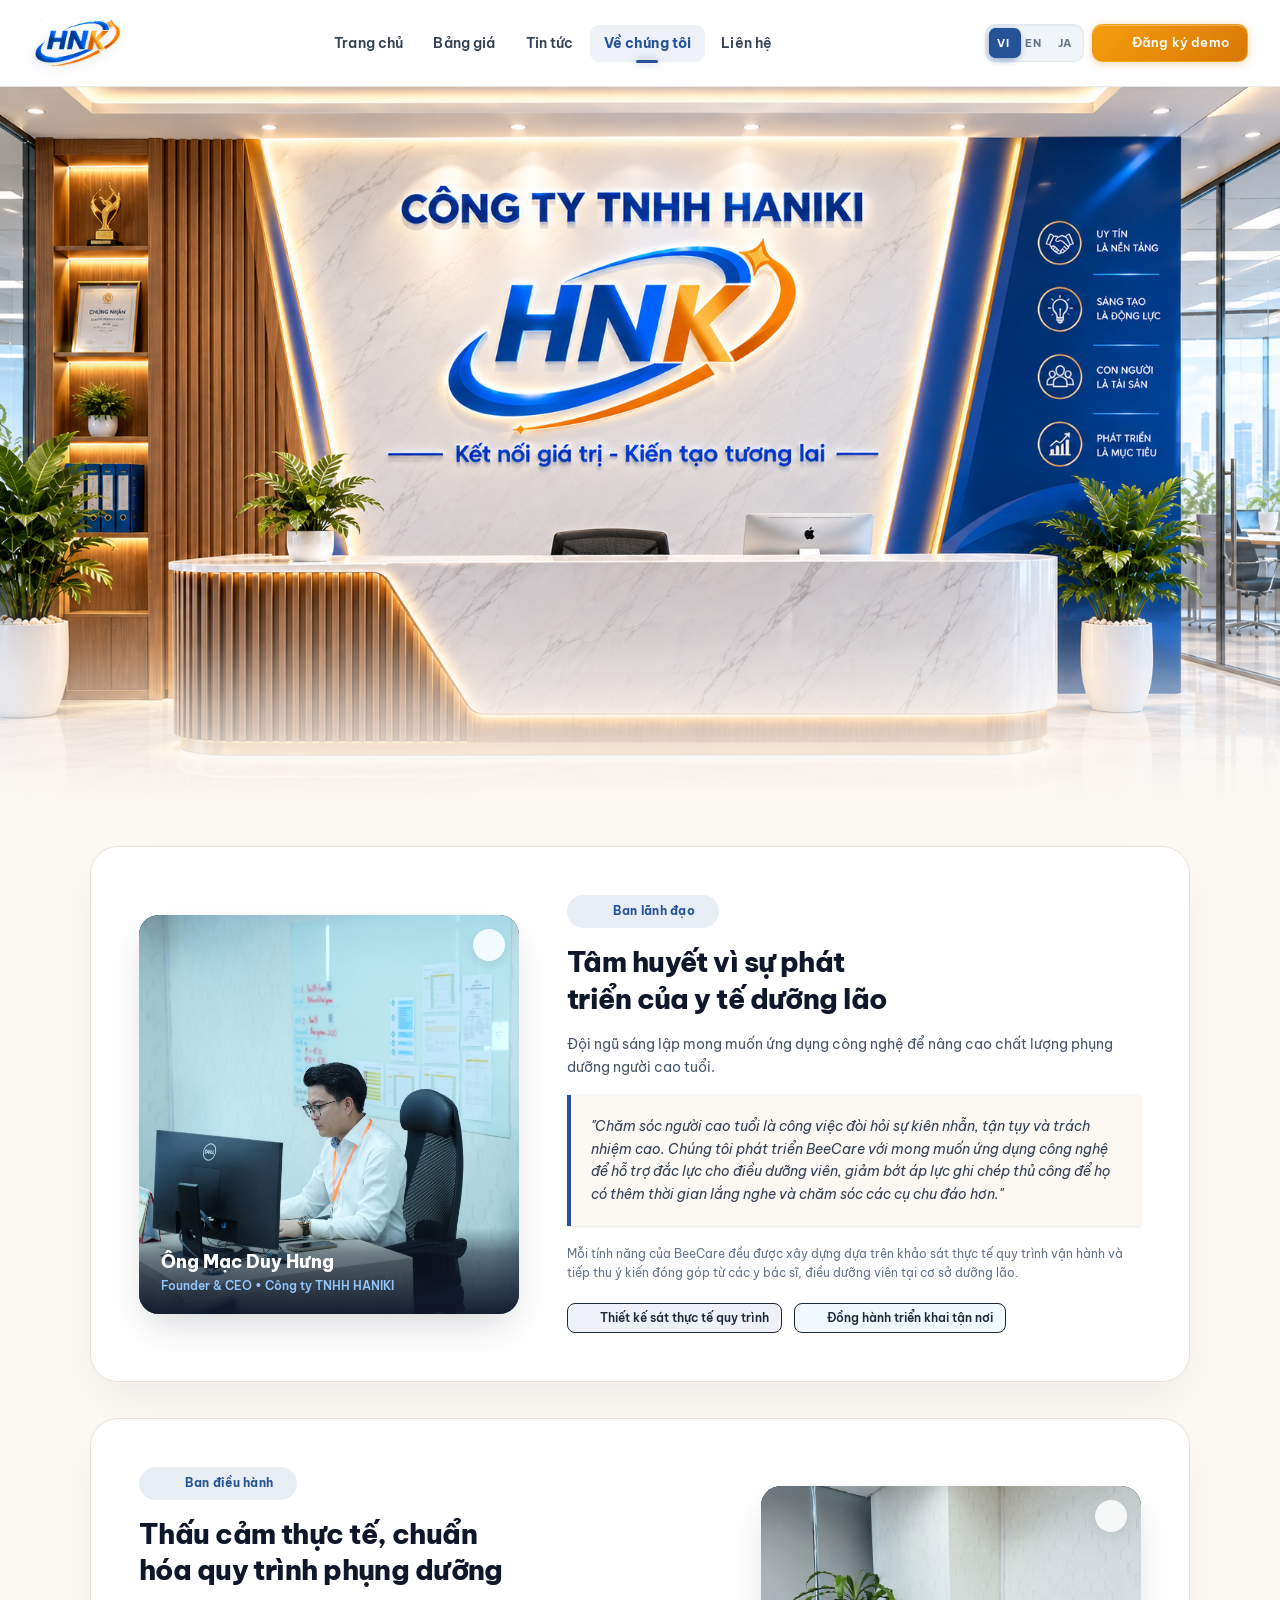
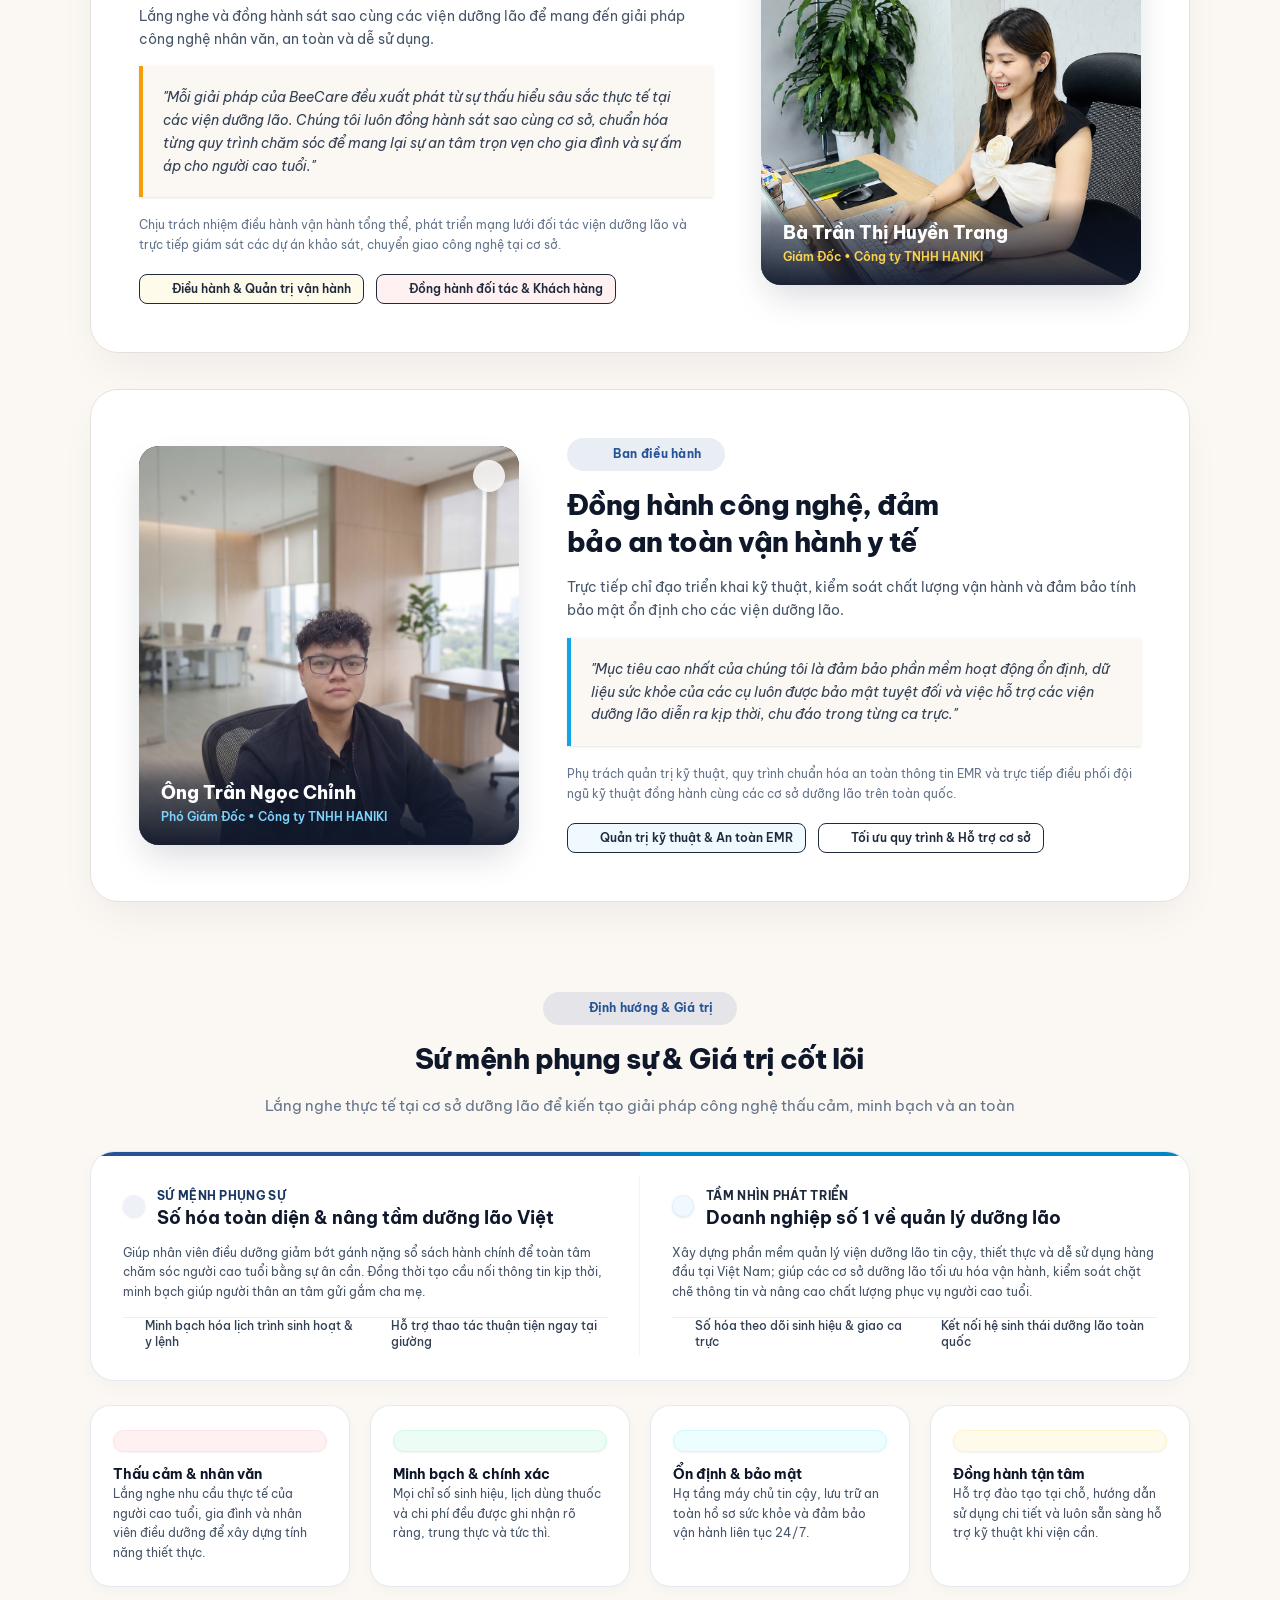
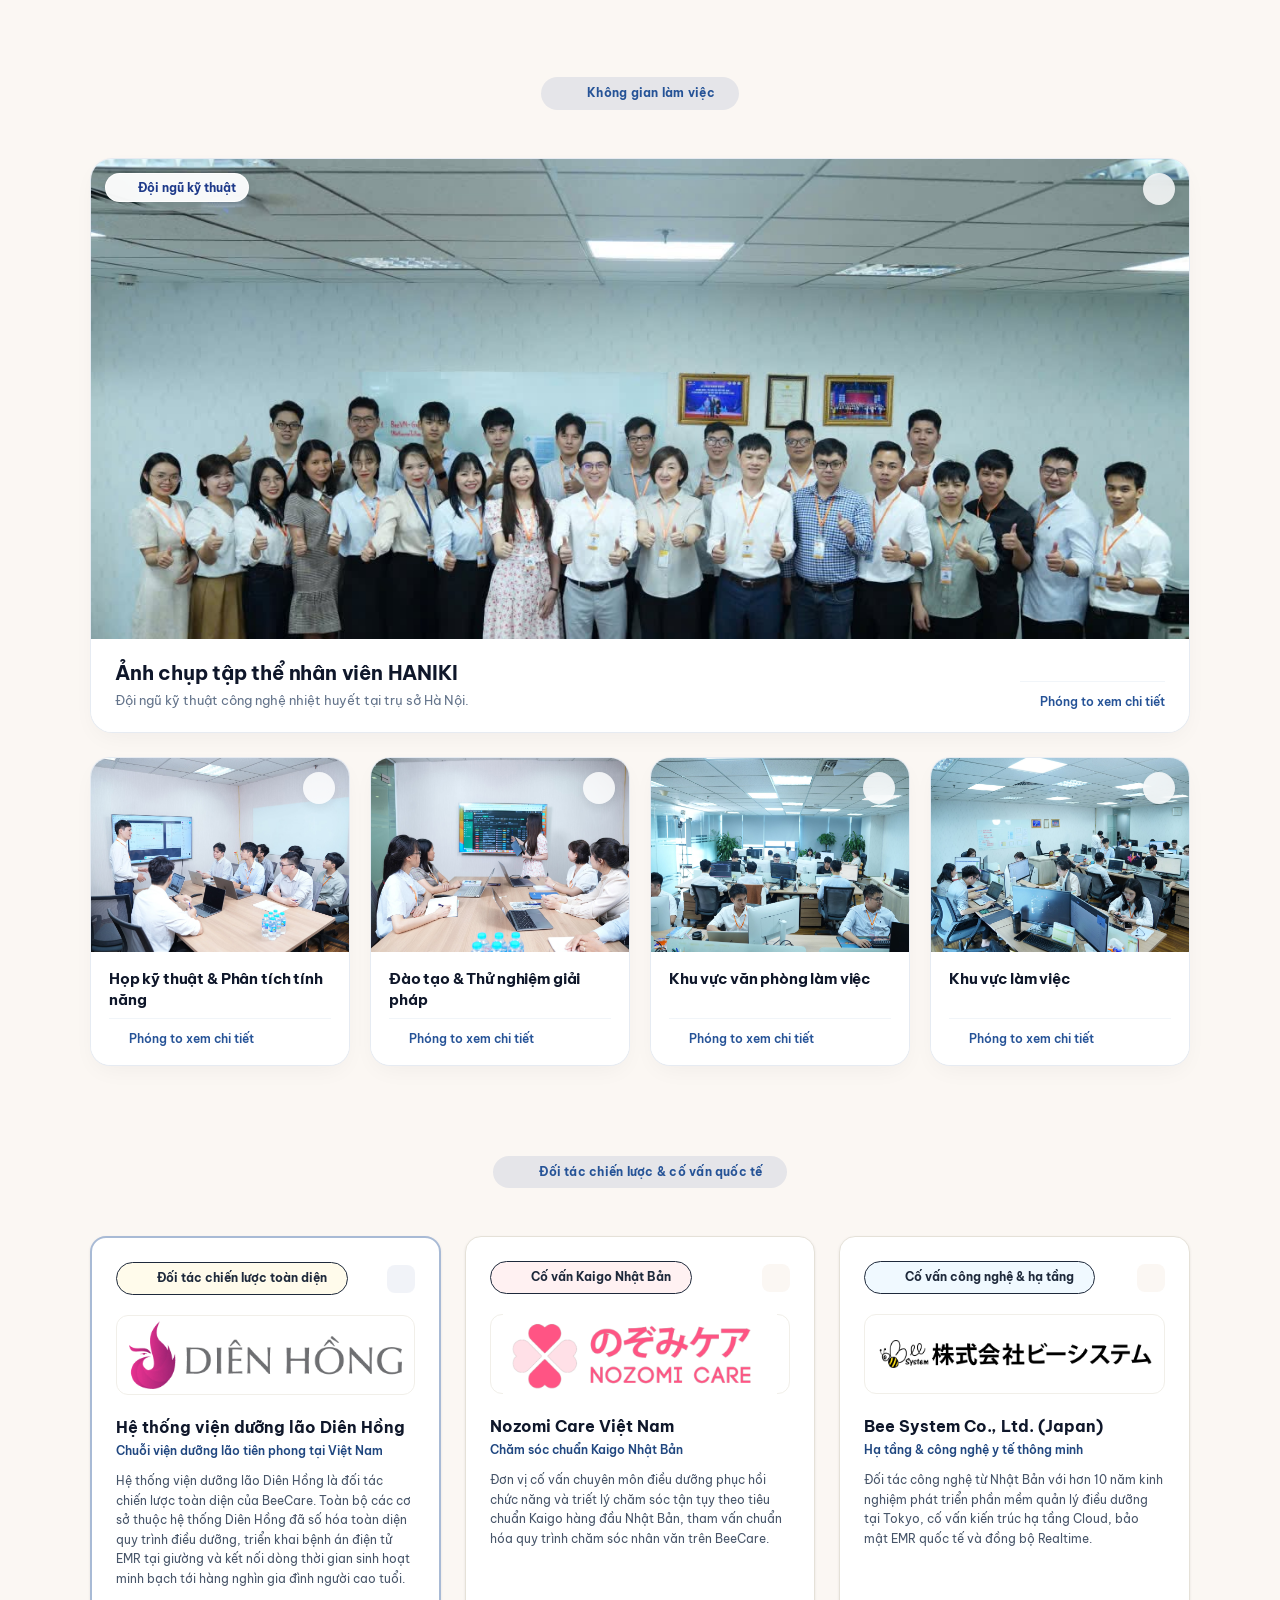
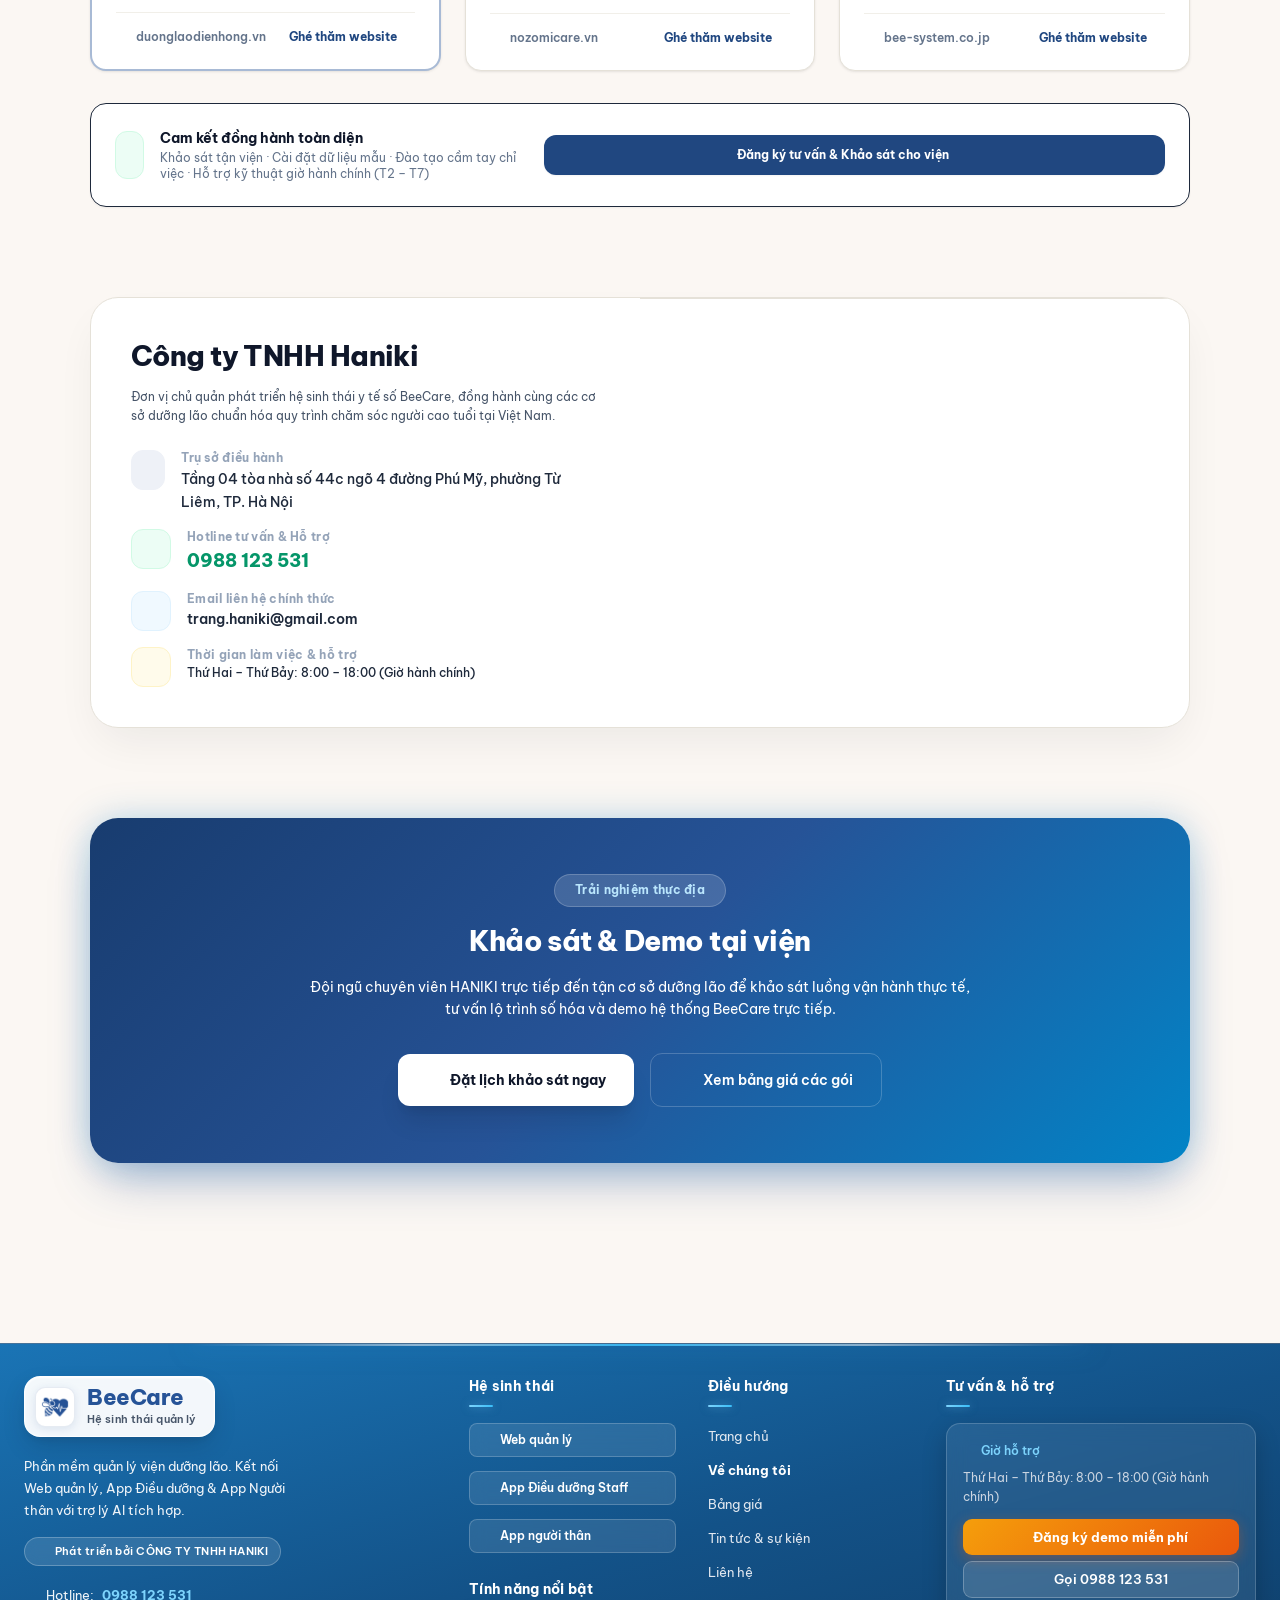
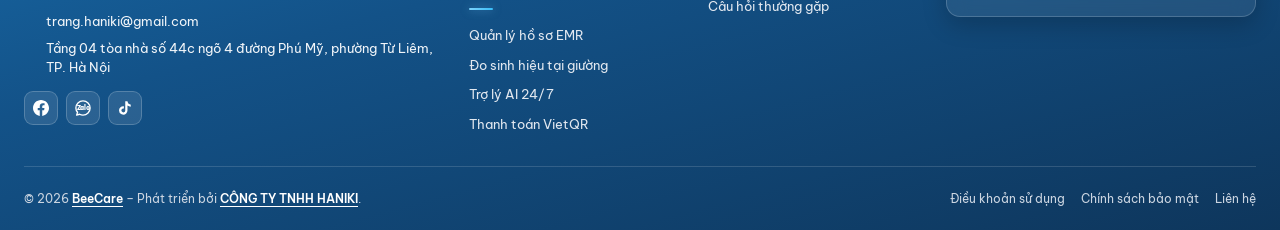
==== commit 8c1d7c9c: "fix trang chủ và phần giới thiệu cty" ====
--- a/company.html
+++ b/company.html
@@ -185,6 +185,11 @@
     }
 
     /* Executive Leadership Card */
+    .executive-stack {
+      display: flex;
+      flex-direction: column;
+      gap: 36px;
+    }
     .executive-card {
       background: #ffffff;
       border-radius: 28px;
@@ -195,9 +200,49 @@
       grid-template-columns: 380px 1fr;
       gap: 48px;
       align-items: center;
+      transition: transform 0.3s ease, box-shadow 0.3s ease, border-color 0.3s ease;
+    }
+    .executive-card:hover {
+      transform: translateY(-4px);
+      box-shadow: 0 24px 50px -10px rgba(15, 23, 42, 0.1);
+      border-color: #cbd5e1;
+    }
+    .executive-card.reverse {
+      grid-template-columns: 1fr 380px;
+    }
+    @media (max-width: 1199px) {
+      .executive-card {
+        grid-template-columns: 320px 1fr;
+        gap: 36px;
+        padding: 36px;
+      }
+      .executive-card.reverse {
+        grid-template-columns: 1fr 320px;
+        gap: 36px;
+        padding: 36px;
+      }
     }
     @media (max-width: 1023px) {
-      .executive-card { grid-template-columns: 1fr; padding: 32px 24px; gap: 32px; }
+      .executive-card,
+      .executive-card.reverse {
+        grid-template-columns: 1fr;
+        padding: 32px 24px;
+        gap: 28px;
+      }
+      /* On mobile & tablet, photo is always on top for natural readability */
+      .executive-card.reverse .executive-photo-wrap {
+        order: -1;
+      }
+    }
+    @media (max-width: 639px) {
+      .executive-card,
+      .executive-card.reverse {
+        padding: 24px 20px;
+        border-radius: 22px;
+      }
+      .executive-stack {
+        gap: 24px;
+      }
     }
     .executive-photo-wrap {
       position: relative;
@@ -224,10 +269,11 @@
       padding: 20px 22px;
       background: linear-gradient(to top, rgba(15, 23, 42, 0.95) 0%, rgba(15, 23, 42, 0.5) 70%, transparent 100%);
       color: white;
+      z-index: 2;
     }
     .executive-quote-box {
-      margin-top: 22px;
-      margin-bottom: 24px;
+      margin-top: 14px;
+      margin-bottom: 18px;
     }
 
     /* ===================== IDEA 2: TIERED VISION, MISSION & VALUES ===================== */
@@ -808,55 +854,171 @@
 
     <!-- ===================== 3. EXECUTIVE LEADERSHIP MESSAGE ===================== -->
     <section class="section-wrapper" data-aos="fade-up">
-      <div class="executive-card">
+      <div class="executive-stack">
         
-        <!-- Chân Dung Tổng Giám Đốc -->
-        <div class="executive-photo-wrap group cursor-pointer" onclick="openLightbox('assets/company/tong-giam-doc-mac-duy-hung.jpg', 'Ông Mạc Duy Hưng – Founder & CEO HANIKI & BeeCare')">
-          <img
-            src="assets/company/tong-giam-doc-mac-duy-hung.jpg"
-            alt="Tổng giám đốc Mạc Duy Hưng – Công ty TNHH HANIKI"
-            loading="lazy"
-          />
-          <div class="executive-photo-badge">
-            <div class="text-white font-extrabold text-lg sm:text-xl" data-i18n="company_ceo_name">Ông Mạc Duy Hưng</div>
-            <div class="text-teal-300 text-xs sm:text-sm font-semibold mt-0.5" data-i18n="company_ceo_role">Founder & CEO • Công ty TNHH HANIKI</div>
-          </div>
-        </div>
-
-        <!-- Lời Ngỏ & Thông Điệp -->
-        <div>
-          <div class="section-badge">
-            <i data-lucide="quote" class="w-3.5 h-3.5"></i>
-            <span data-i18n="company_lead_badge">Ban lãnh đạo</span>
-          </div>
-          <h2 class="section-heading" data-i18n="company_lead_title">
-            Tâm huyết vì sự phát triển của y tế dưỡng lão
-          </h2>
-          <p class="text-slate-600 text-sm sm:text-base leading-relaxed mb-4" data-i18n="company_lead_desc">
-            Đội ngũ sáng lập mong muốn ứng dụng công nghệ để nâng cao chất lượng phụng dưỡng người cao tuổi.
-          </p>
-
-          <div class="executive-quote-box relative bg-slate-50 border-l-4 border-teal-500 rounded-r-2xl p-5 sm:p-6 shadow-sm">
-            <blockquote class="text-slate-700 italic text-sm sm:text-base leading-relaxed" data-i18n="company_ceo_quote">
-              "Chăm sóc người cao tuổi là công việc đòi hỏi sự kiên nhẫn, tận tụy và trách nhiệm cao. Chúng tôi phát triển BeeCare với mong muốn ứng dụng công nghệ để hỗ trợ đắc lực cho điều dưỡng viên, giảm bớt áp lực ghi chép thủ công để họ có thêm thời gian lắng nghe và chăm sóc các cụ chu đáo hơn."
-            </blockquote>
-          </div>
-
-          <p class="text-slate-500 text-xs sm:text-sm leading-relaxed mb-5" data-i18n="company_ceo_subtext">
-            Mỗi tính năng của BeeCare đều được xây dựng dựa trên khảo sát thực tế quy trình vận hành và tiếp thu ý kiến đóng góp từ các y bác sĩ, điều dưỡng viên tại cơ sở dưỡng lão.
-          </p>
-
-          <div class="flex flex-wrap items-center gap-3 pt-1">
-            <span class="inline-flex items-center gap-1.5 px-3 py-1.5 rounded-lg bg-teal-50 text-teal-800 text-xs font-semibold border border-teal-200/60">
-              <i data-lucide="check" class="w-3.5 h-3.5 text-teal-600"></i>
-              <span data-i18n="company_ceo_tag1">Thiết kế sát thực tế quy trình</span>
-            </span>
-            <span class="inline-flex items-center gap-1.5 px-3 py-1.5 rounded-lg bg-sky-50 text-sky-800 text-xs font-semibold border border-sky-200/60">
-              <i data-lucide="check" class="w-3.5 h-3.5 text-sky-600"></i>
-              <span data-i18n="company_ceo_tag2">Đồng hành triển khai tận nơi</span>
-            </span>
-          </div>
-
+        <!-- Leader 1: Tổng Giám Đốc (Ảnh bên Trái, Lời ngỏ bên Phải) -->
+        <div class="executive-card">
+          <!-- Chân Dung Tổng Giám Đốc -->
+          <div class="executive-photo-wrap group cursor-pointer" onclick="openLightbox('assets/company/tong-giam-doc-mac-duy-hung.jpg', 'Ông Mạc Duy Hưng – Founder & CEO HANIKI & BeeCare')">
+            <img
+              src="assets/company/tong-giam-doc-mac-duy-hung.jpg"
+              alt="Tổng giám đốc Mạc Duy Hưng – Công ty TNHH HANIKI"
+              loading="lazy"
+              style="object-position: center 30%;"
+            />
+            <div class="executive-photo-badge">
+              <div class="text-white font-extrabold text-lg sm:text-xl" data-i18n="company_ceo_name">Ông Mạc Duy Hưng</div>
+              <div class="text-teal-300 text-xs sm:text-sm font-semibold mt-0.5" data-i18n="company_ceo_role">Founder & CEO • Công ty TNHH HANIKI</div>
+            </div>
+            <button type="button" class="workplace-zoom-btn" title="Phóng to ảnh" aria-label="Phóng to ảnh" style="position:absolute;top:14px;right:14px;z-index:3;">
+              <i data-lucide="maximize-2" class="w-3.5 h-3.5"></i>
+            </button>
+          </div>
+
+          <!-- Lời Ngỏ & Thông Điệp -->
+          <div>
+            <div class="section-badge">
+              <i data-lucide="quote" class="w-3.5 h-3.5"></i>
+              <span data-i18n="company_lead_badge">Ban lãnh đạo</span>
+            </div>
+            <h2 class="section-heading" data-i18n="company_lead_title">
+              Tâm huyết vì sự phát triển của y tế dưỡng lão
+            </h2>
+            <p class="text-slate-600 text-sm sm:text-base leading-relaxed mb-4" data-i18n="company_lead_desc">
+              Đội ngũ sáng lập mong muốn ứng dụng công nghệ để nâng cao chất lượng phụng dưỡng người cao tuổi.
+            </p>
+
+            <div class="executive-quote-box relative bg-slate-50 border-l-4 border-teal-500 rounded-r-2xl p-5 sm:p-6 shadow-sm">
+              <blockquote class="text-slate-700 italic text-sm sm:text-base leading-relaxed" data-i18n="company_ceo_quote">
+                "Chăm sóc người cao tuổi là công việc đòi hỏi sự kiên nhẫn, tận tụy và trách nhiệm cao. Chúng tôi phát triển BeeCare với mong muốn ứng dụng công nghệ để hỗ trợ đắc lực cho điều dưỡng viên, giảm bớt áp lực ghi chép thủ công để họ có thêm thời gian lắng nghe và chăm sóc các cụ chu đáo hơn."
+              </blockquote>
+            </div>
+
+            <p class="text-slate-500 text-xs sm:text-sm leading-relaxed mb-5" data-i18n="company_ceo_subtext">
+              Mỗi tính năng của BeeCare đều được xây dựng dựa trên khảo sát thực tế quy trình vận hành và tiếp thu ý kiến đóng góp từ các y bác sĩ, điều dưỡng viên tại cơ sở dưỡng lão.
+            </p>
+
+            <div class="flex flex-wrap items-center gap-3 pt-1">
+              <span class="inline-flex items-center gap-1.5 px-3 py-1.5 rounded-lg bg-teal-50 text-teal-800 text-xs font-semibold border border-teal-200/60">
+                <i data-lucide="check" class="w-3.5 h-3.5 text-teal-600"></i>
+                <span data-i18n="company_ceo_tag1">Thiết kế sát thực tế quy trình</span>
+              </span>
+              <span class="inline-flex items-center gap-1.5 px-3 py-1.5 rounded-lg bg-sky-50 text-sky-800 text-xs font-semibold border border-sky-200/60">
+                <i data-lucide="check" class="w-3.5 h-3.5 text-sky-600"></i>
+                <span data-i18n="company_ceo_tag2">Đồng hành triển khai tận nơi</span>
+              </span>
+            </div>
+          </div>
+        </div>
+
+        <!-- Leader 2: Giám Đốc (Nằm dưới Tổng Giám Đốc, Lời ngỏ bên Trái, Ảnh bên Phải) -->
+        <div class="executive-card reverse">
+          <!-- Lời Ngỏ & Thông Điệp (Bên Trái) -->
+          <div>
+            <div class="section-badge">
+              <i data-lucide="heart-handshake" class="w-3.5 h-3.5"></i>
+              <span data-i18n="company_director_badge">Ban điều hành</span>
+            </div>
+            <h2 class="section-heading" data-i18n="company_director_title">
+              Thấu cảm thực tế, chuẩn hóa quy trình phụng dưỡng
+            </h2>
+            <p class="text-slate-600 text-sm sm:text-base leading-relaxed mb-4" data-i18n="company_director_desc">
+              Lắng nghe và đồng hành sát sao cùng các viện dưỡng lão để mang đến giải pháp công nghệ nhân văn, an toàn và dễ sử dụng.
+            </p>
+
+            <div class="executive-quote-box relative bg-slate-50 border-l-4 border-amber-500 rounded-r-2xl p-5 sm:p-6 shadow-sm">
+              <blockquote class="text-slate-700 italic text-sm sm:text-base leading-relaxed" data-i18n="company_director_quote">
+                "Mỗi giải pháp của BeeCare đều xuất phát từ sự thấu hiểu sâu sắc thực tế tại các viện dưỡng lão. Chúng tôi luôn đồng hành sát sao cùng cơ sở, chuẩn hóa từng quy trình chăm sóc để mang lại sự an tâm trọn vẹn cho gia đình và sự ấm áp cho người cao tuổi."
+              </blockquote>
+            </div>
+
+            <p class="text-slate-500 text-xs sm:text-sm leading-relaxed mb-5" data-i18n="company_director_subtext">
+              Chịu trách nhiệm điều hành vận hành tổng thể, phát triển mạng lưới đối tác viện dưỡng lão và trực tiếp giám sát các dự án khảo sát, chuyển giao công nghệ tại cơ sở.
+            </p>
+
+            <div class="flex flex-wrap items-center gap-3 pt-1">
+              <span class="inline-flex items-center gap-1.5 px-3 py-1.5 rounded-lg bg-amber-50 text-amber-800 text-xs font-semibold border border-amber-200/60">
+                <i data-lucide="check" class="w-3.5 h-3.5 text-amber-600"></i>
+                <span data-i18n="company_director_tag1">Điều hành & Quản trị vận hành</span>
+              </span>
+              <span class="inline-flex items-center gap-1.5 px-3 py-1.5 rounded-lg bg-rose-50 text-rose-800 text-xs font-semibold border border-rose-200/60">
+                <i data-lucide="check" class="w-3.5 h-3.5 text-rose-600"></i>
+                <span data-i18n="company_director_tag2">Đồng hành đối tác & Khách hàng</span>
+              </span>
+            </div>
+          </div>
+
+          <!-- Chân Dung Giám Đốc (Bên Phải) -->
+          <div class="executive-photo-wrap group cursor-pointer" onclick="openLightbox('assets/company/giam-doc-tran-thi-huyen-trang.png', 'Bà Trần Thị Huyền Trang – Giám Đốc HANIKI & BeeCare')">
+            <img
+              src="assets/company/giam-doc-tran-thi-huyen-trang.png"
+              alt="Giám đốc Trần Thị Huyền Trang – Công ty TNHH HANIKI"
+              loading="lazy"
+              style="object-position: center 70%;"
+            />
+            <div class="executive-photo-badge">
+              <div class="text-white font-extrabold text-lg sm:text-xl" data-i18n="company_director_name">Bà Trần Thị Huyền Trang</div>
+              <div class="text-amber-300 text-xs sm:text-sm font-semibold mt-0.5" data-i18n="company_director_role">Giám Đốc • Công ty TNHH HANIKI</div>
+            </div>
+            <button type="button" class="workplace-zoom-btn" title="Phóng to ảnh" aria-label="Phóng to ảnh" style="position:absolute;top:14px;right:14px;z-index:3;">
+              <i data-lucide="maximize-2" class="w-3.5 h-3.5"></i>
+            </button>
+          </div>
+        </div>
+
+        <!-- Leader 3: Phó Giám Đốc (Ảnh bên Trái, Lời ngỏ bên Phải) -->
+        <div class="executive-card">
+          <!-- Chân Dung Phó Giám Đốc -->
+          <div class="executive-photo-wrap group cursor-pointer" onclick="openLightbox('assets/company/pho-giam-doc-tran-ngoc-chinh.jpg?v=20261023_v2', 'Ông Trần Ngọc Chỉnh – Phó Giám Đốc HANIKI & BeeCare')">
+            <img
+              src="assets/company/pho-giam-doc-tran-ngoc-chinh.jpg?v=20261023_v2"
+              alt="Phó giám đốc Trần Ngọc Chỉnh – Công ty TNHH HANIKI"
+              loading="lazy"
+              style="object-position: center 55%;"
+            />
+            <div class="executive-photo-badge">
+              <div class="text-white font-extrabold text-lg sm:text-xl" data-i18n="company_deputy_name">Ông Trần Ngọc Chỉnh</div>
+              <div class="text-sky-300 text-xs sm:text-sm font-semibold mt-0.5" data-i18n="company_deputy_role">Phó Giám Đốc • Công ty TNHH HANIKI</div>
+            </div>
+            <button type="button" class="workplace-zoom-btn" title="Phóng to ảnh" aria-label="Phóng to ảnh" style="position:absolute;top:14px;right:14px;z-index:3;">
+              <i data-lucide="maximize-2" class="w-3.5 h-3.5"></i>
+            </button>
+          </div>
+
+          <!-- Lời Ngỏ & Thông Điệp (Bên Phải) -->
+          <div>
+            <div class="section-badge">
+              <i data-lucide="shield-check" class="w-3.5 h-3.5"></i>
+              <span data-i18n="company_deputy_badge">Ban điều hành</span>
+            </div>
+            <h2 class="section-heading" data-i18n="company_deputy_title">
+              Đồng hành công nghệ, đảm bảo an toàn vận hành y tế
+            </h2>
+            <p class="text-slate-600 text-sm sm:text-base leading-relaxed mb-4" data-i18n="company_deputy_desc">
+              Trực tiếp chỉ đạo triển khai kỹ thuật, kiểm soát chất lượng vận hành và đảm bảo tính bảo mật ổn định cho các viện dưỡng lão.
+            </p>
+
+            <div class="executive-quote-box relative bg-slate-50 border-l-4 border-sky-500 rounded-r-2xl p-5 sm:p-6 shadow-sm">
+              <blockquote class="text-slate-700 italic text-sm sm:text-base leading-relaxed" data-i18n="company_deputy_quote">
+                "Mục tiêu cao nhất của chúng tôi là đảm bảo phần mềm hoạt động ổn định, dữ liệu sức khỏe của các cụ luôn được bảo mật tuyệt đối và việc hỗ trợ các viện dưỡng lão diễn ra kịp thời, chu đáo trong từng ca trực."
+              </blockquote>
+            </div>
+
+            <p class="text-slate-500 text-xs sm:text-sm leading-relaxed mb-5" data-i18n="company_deputy_subtext">
+              Phụ trách quản trị kỹ thuật, quy trình chuẩn hóa an toàn thông tin EMR và trực tiếp điều phối đội ngũ kỹ thuật đồng hành cùng các cơ sở dưỡng lão trên toàn quốc.
+            </p>
+
+            <div class="flex flex-wrap items-center gap-3 pt-1">
+              <span class="inline-flex items-center gap-1.5 px-3 py-1.5 rounded-lg bg-sky-50 text-sky-800 text-xs font-semibold border border-sky-200/60">
+                <i data-lucide="check" class="w-3.5 h-3.5 text-sky-600"></i>
+                <span data-i18n="company_deputy_tag1">Quản trị kỹ thuật & An toàn EMR</span>
+              </span>
+              <span class="inline-flex items-center gap-1.5 px-3 py-1.5 rounded-lg bg-indigo-50 text-indigo-800 text-xs font-semibold border border-indigo-200/60">
+                <i data-lucide="check" class="w-3.5 h-3.5 text-indigo-600"></i>
+                <span data-i18n="company_deputy_tag2">Tối ưu quy trình & Hỗ trợ cơ sở</span>
+              </span>
+            </div>
+          </div>
         </div>
 
       </div>
@@ -1319,7 +1481,7 @@
               Cam kết đồng hành toàn diện
             </h4>
             <p class="text-xs sm:text-sm text-slate-500 mt-0.5" data-i18n="company_part_trust_desc">
-              Khảo sát tận viện · Cài đặt dữ liệu mẫu · Đào tạo cầm tay chỉ việc · Hỗ trợ kỹ thuật 24/7
+              Khảo sát tận viện · Cài đặt dữ liệu mẫu · Đào tạo cầm tay chỉ việc · Hỗ trợ kỹ thuật giờ hành chính (T2 – T7)
             </p>
           </div>
         </div>
@@ -1394,9 +1556,9 @@
                   <i data-lucide="clock" class="w-5 h-5"></i>
                 </div>
                 <div>
-                  <div class="text-xs font-bold text-slate-400 tracking-wide mb-0.5" data-i18n="company_legal_hours_label">Thời gian làm việc</div>
+                  <div class="text-xs font-bold text-slate-400 tracking-wide mb-0.5" data-i18n="company_legal_hours_label">Thời gian làm việc & hỗ trợ</div>
                   <div class="text-slate-800 text-xs sm:text-sm font-medium" data-i18n="company_legal_hours_val">
-                    Thứ Hai – Thứ Bảy: 8:00 – 18:00
+                    Thứ Hai – Thứ Bảy: 8:00 – 18:00 (Giờ hành chính)
                   </div>
                 </div>
               </div>
@@ -1556,8 +1718,7 @@
               <span data-i18n="footer_support_hours">Giờ hỗ trợ</span>
             </div>
             <div style="font-size:12px;color:#64748b;line-height:1.6">
-              <span data-i18n="footer_hours_days">Thứ 2 – Thứ 7:</span> <strong style="color:#94a3b8">8:00 – 18:00</strong><br>
-              <span data-i18n="footer_hours_cloud">Giám sát cloud:</span> <strong style="color:#38bdf8">24/7 365 ngày</strong>
+              <span data-i18n="footer_hours_days">Thứ Hai – Thứ Bảy: 8:00 – 18:00 (Giờ hành chính)</span>
             </div>
             <div style="margin-top:12px;display:flex;flex-direction:column;gap:6px">
               <a href="contact.html" style="display:flex;align-items:center;justify-content:center;gap:6px;padding:9px 14px;border-radius:9px;background:linear-gradient(135deg,#f59e0b,#ea580c);color:#0f172a;font-size:12.5px;font-weight:700;text-decoration:none;transition:opacity 0.2s ease">
--- a/assets/style.css
+++ b/assets/style.css
@@ -2798,7 +2798,12 @@
   inset: 0;
   width: 100%;
   height: 100%;
-  background: radial-gradient(ellipse at 50% 45%, #ffffff 0%, #f8fafc 70%, #edf3fa 100%);
+  background-color: #ffffff;
+  background-image: 
+    linear-gradient(rgba(2, 132, 199, 0.045) 1px, transparent 1px),
+    linear-gradient(90deg, rgba(2, 132, 199, 0.045) 1px, transparent 1px),
+    radial-gradient(ellipse at 50% 40%, #ffffff 0%, #f4f8fc 65%, #e6eff8 100%);
+  background-size: 26px 26px, 26px 26px, 100% 100%;
   display: flex;
   flex-direction: column;
   align-items: center;
@@ -3070,39 +3075,42 @@
 
 .hero-play-pulse-ring {
   position: absolute;
-  inset: -5px;
+  inset: -6px;
   border-radius: 50%;
-  border: 2px solid rgba(255, 255, 255, 0.85);
-  box-shadow: 0 0 16px rgba(255, 255, 255, 0.6);
+  border: 2px solid rgba(229, 9, 20, 0.75) !important;
+  box-shadow: 0 0 20px rgba(229, 9, 20, 0.55) !important;
   animation: heroPlayPulse 2s cubic-bezier(0.24, 0, 0.38, 1) infinite;
   pointer-events: none;
 }
 
 .hero-play-btn-core {
   position: relative;
-  width: 48px;
-  height: 48px;
+  width: 52px;
+  height: 52px;
   border-radius: 50%;
-  background: rgba(255, 255, 255, 0.96);
-  backdrop-filter: blur(12px);
-  -webkit-backdrop-filter: blur(12px);
+  background: linear-gradient(135deg, #FF2E4D 0%, #E50914 50%, #B80016 100%) !important;
   box-shadow: 
-    0 10px 24px -4px rgba(0, 0, 0, 0.32), 
-    0 0 0 3px rgba(255, 255, 255, 0.4),
-    inset 0 1px 2px rgba(255, 255, 255, 1);
+    0 12px 28px -4px rgba(229, 9, 20, 0.65), 
+    0 0 0 4px rgba(255, 46, 77, 0.28),
+    inset 0 1px 2px rgba(255, 255, 255, 0.5) !important;
   display: flex;
   align-items: center;
   justify-content: center;
   transition: transform 0.25s cubic-bezier(0.16, 1, 0.3, 1), box-shadow 0.25s ease, background 0.25s ease;
 }
 
+.hero-play-btn-core svg {
+  color: #ffffff !important;
+  fill: #ffffff !important;
+}
+
 .hero-video-play-btn:hover .hero-play-btn-core {
-  transform: scale(1.1);
-  background: #ffffff;
+  transform: scale(1.12);
+  background: linear-gradient(135deg, #FF4561 0%, #F40E1B 50%, #C40019 100%) !important;
   box-shadow: 
-    0 14px 28px -4px rgba(0, 0, 0, 0.4), 
-    0 0 0 5px rgba(255, 255, 255, 0.6),
-    inset 0 1px 2px rgba(255, 255, 255, 1);
+    0 16px 36px -4px rgba(229, 9, 20, 0.8), 
+    0 0 0 6px rgba(255, 46, 77, 0.4),
+    inset 0 1px 2px rgba(255, 255, 255, 0.6) !important;
 }
 
 .hero-video-play-btn:active .hero-play-btn-core {
@@ -3115,11 +3123,11 @@
     opacity: 0.85;
   }
   50% {
-    transform: scale(1.28);
+    transform: scale(1.35);
     opacity: 0;
   }
   100% {
-    transform: scale(1.28);
+    transform: scale(1.35);
     opacity: 0;
   }
 }
@@ -3130,8 +3138,8 @@
     height: 48px;
   }
   .hero-play-btn-core {
-    width: 42px;
-    height: 42px;
+    width: 44px;
+    height: 44px;
   }
 }
 
@@ -3613,7 +3621,7 @@
 .stage-3d {
   display: flex !important;
   flex-direction: row;
-  align-items: flex-end;
+  align-items: flex-start !important;
   justify-content: center;
   gap: 28px;
   width: 100%;
@@ -3630,7 +3638,7 @@
   position: relative;
   flex: 1 1 0;
   width: 100%;
-  max-width: 760px;
+  max-width: 780px;
   margin-left: 0;
   margin-right: 0;
   perspective: 2000px;
@@ -7278,10 +7286,10 @@
     margin-bottom: 20px;
 }
 
-/* Pricing Card Specialization - Featured Tier */
+/* Pricing Card Specialization - Featured Tier (Orange Brand Theme) */
 .pricing-card-popular {
-    border: 2.5px solid #1A74B5 !important;
-    box-shadow: 0 25px 60px -12px rgba(26, 116, 181, 0.28), 0 0 0 1px rgba(26, 116, 181, 0.15) !important;
+    border: 2.5px solid #F59E0B !important;
+    box-shadow: 0 25px 60px -12px rgba(245, 158, 11, 0.28), 0 0 0 1px rgba(245, 158, 11, 0.15) !important;
     position: relative;
     z-index: 10;
     padding: 44px 34px !important;
@@ -7301,16 +7309,16 @@
     }
 }
 .pricing-card-popular .vm-icon-box {
-    background: linear-gradient(135deg, rgba(26, 116, 181, 0.12), rgba(2, 132, 199, 0.12)) !important;
-    border: 1px solid rgba(26, 116, 181, 0.28) !important;
-    color: #1A74B5 !important;
+    background: linear-gradient(135deg, rgba(254, 243, 199, 0.9), rgba(253, 230, 138, 0.7)) !important;
+    border: 1px solid rgba(245, 158, 11, 0.35) !important;
+    color: #D97706 !important;
     width: 56px !important;
     height: 56px !important;
 }
 .pricing-card-popular [data-i18n="plan_pro_badge"] {
-    background: linear-gradient(135deg, rgba(26, 116, 181, 0.1), rgba(2, 132, 199, 0.15)) !important;
-    color: #1A74B5 !important;
-    border: 1px solid rgba(26, 116, 181, 0.3) !important;
+    background: linear-gradient(135deg, rgba(254, 243, 199, 0.9), rgba(253, 230, 138, 0.7)) !important;
+    color: #B45309 !important;
+    border: 1px solid rgba(245, 158, 11, 0.35) !important;
     font-weight: 700 !important;
 }
 .pricing-card-popular h3 {
@@ -7318,13 +7326,22 @@
     font-weight: 800 !important;
     color: #0F172A !important;
 }
+.pricing-card-popular [data-i18n="pricing_contact_price"],
 .pricing-card-popular [data-i18n="pricing_contact_quote"] {
-    color: #1A74B5 !important;
-    font-size: 2.25rem !important;
+    color: #D97706 !important;
+    font-size: 2rem !important;
+    font-weight: 800 !important;
+    letter-spacing: 0.025em !important;
+    line-height: 1.25 !important;
+}
+[data-i18n="pricing_contact_price"],
+[data-i18n="pricing_contact_quote"] {
+    letter-spacing: 0.02em !important;
+    line-height: 1.25 !important;
 }
 .pricing-card-popular a[href*="contact.html"] {
-    background: linear-gradient(135deg, #1A74B5 0%, #0284C7 100%) !important;
-    box-shadow: 0 10px 25px -4px rgba(26, 116, 181, 0.45) !important;
+    background: linear-gradient(135deg, #F59E0B 0%, #EA580C 100%) !important;
+    box-shadow: 0 10px 25px -4px rgba(245, 158, 11, 0.45) !important;
     padding: 13px 20px !important;
     font-size: 14.5px !important;
     font-weight: 700 !important;
@@ -7333,19 +7350,19 @@
     transition: all 0.25s ease !important;
 }
 .pricing-card-popular a[href*="contact.html"]:hover {
-    background: linear-gradient(135deg, #156299 0%, #0369A1 100%) !important;
-    box-shadow: 0 14px 30px -4px rgba(26, 116, 181, 0.6) !important;
+    background: linear-gradient(135deg, #FBBF24 0%, #D97706 100%) !important;
+    box-shadow: 0 14px 30px -4px rgba(245, 158, 11, 0.6) !important;
     transform: translateY(-2px) !important;
 }
 .pricing-card-popular ul li i,
 .pricing-card-popular ul li svg {
-    color: #1A74B5 !important;
+    color: #F59E0B !important;
 }
 .popular-ribbon {
     position: absolute;
     top: 0;
     right: 28px;
-    background: linear-gradient(135deg, #1A74B5 0%, #0284C7 100%);
+    background: linear-gradient(135deg, #F59E0B 0%, #EA580C 100%);
     color: #ffffff;
     font-size: 12px;
     font-weight: 700;
@@ -7353,7 +7370,7 @@
     letter-spacing: 0.2px;
     padding: 7px 18px;
     border-radius: 0 0 16px 16px;
-    box-shadow: 0 6px 18px rgba(26, 116, 181, 0.35);
+    box-shadow: 0 6px 18px rgba(245, 158, 11, 0.35);
     display: inline-flex;
     align-items: center;
     gap: 6px;
@@ -9872,108 +9889,152 @@
   margin: 0 auto;
 }
 
-.hero-video-mini-banner {
-  background: linear-gradient(135deg, rgba(255, 255, 255, 0.96) 0%, rgba(254, 243, 199, 0.55) 100%);
-  border: 1.5px solid rgba(251, 191, 36, 0.45);
-  border-radius: 20px;
+/* ==================== 1 KHỐI LIỀN MẠCH (UNIBODY DISPLAY STATION) ==================== */
+.unibody-station {
+  position: relative;
+  margin: 0 auto;
+  width: 100%;
+  max-width: 780px;
+  transition: transform 0.4s cubic-bezier(0.16, 1, 0.3, 1), box-shadow 0.4s ease;
+  z-index: 10;
+}
+
+.unibody-station:hover {
+  transform: translateY(-4px);
+}
+
+/* 1 Khối duy nhất: Bao bọc cả màn hình 16:9 và thanh hành động đáy với VIỀN TRẮNG cao cấp */
+.unibody-frame {
+  position: relative;
+  width: 100%;
+  background: #ffffff;
+  border: 3.5px solid #ffffff;
+  border-radius: 28px;
+  overflow: hidden;
+  box-shadow:
+    0 24px 60px -15px rgba(15, 23, 42, 0.12),
+    0 8px 24px -6px rgba(0, 0, 0, 0.04),
+    0 0 0 1px rgba(226, 232, 240, 0.85);
+  display: flex;
+  flex-direction: column;
+}
+
+/* 16:9 Screen Viewport */
+.unibody-viewport {
+  position: relative;
+  width: 100%;
+  aspect-ratio: 16 / 9;
+  background: #ffffff;
+  overflow: hidden;
+  border: none;
+}
+
+.unibody-glare {
+  position: absolute;
+  top: 0;
+  left: 0;
+  right: 0;
+  bottom: 0;
+  background: linear-gradient(135deg, rgba(255, 255, 255, 0.12) 0%, transparent 50%);
+  pointer-events: none;
+}
+
+/* Bottom Action Shelf: Nối liền vào đáy khung thành 1 khối (Gold Luminous Sparkling Gradient) */
+.unibody-bottom-shelf {
+  position: relative;
+  display: flex;
+  align-items: center;
+  justify-content: center;
+  gap: 14px;
   padding: 14px 24px;
+  background:
+    radial-gradient(circle at 10% 65%, rgba(254, 240, 138, 0.9) 0%, transparent 6px),
+    radial-gradient(circle at 18% 38%, rgba(255, 255, 255, 0.95) 0%, transparent 5px),
+    radial-gradient(circle at 76% 70%, rgba(255, 255, 255, 0.95) 0%, transparent 5px),
+    radial-gradient(circle at 86% 45%, rgba(254, 240, 138, 0.9) 0%, transparent 7px),
+    radial-gradient(circle at 94% 75%, rgba(255, 255, 255, 0.9) 0%, transparent 5px),
+    linear-gradient(180deg, #FFFFFF 0%, #FFFDF5 30%, #FEF3C7 70%, #FDE68A 100%);
+  border: none;
+  text-decoration: none;
+  cursor: pointer;
+  transition: all 0.3s cubic-bezier(0.16, 1, 0.3, 1);
+}
+
+.unibody-bottom-shelf:hover {
+  background:
+    radial-gradient(circle at 10% 65%, rgba(254, 240, 138, 1) 0%, transparent 7px),
+    radial-gradient(circle at 18% 38%, rgba(255, 255, 255, 1) 0%, transparent 6px),
+    radial-gradient(circle at 76% 70%, rgba(255, 255, 255, 1) 0%, transparent 6px),
+    radial-gradient(circle at 86% 45%, rgba(254, 240, 138, 1) 0%, transparent 8px),
+    radial-gradient(circle at 94% 75%, rgba(255, 255, 255, 1) 0%, transparent 6px),
+    linear-gradient(180deg, #FFFFFF 0%, #FFFBEB 30%, #FDE68A 70%, #FCD34D 100%);
+}
+
+.shelf-brand {
   display: flex;
   align-items: center;
   justify-content: center;
-  gap: 16px;
-  text-decoration: none;
-  box-shadow: 0 10px 30px -6px rgba(217, 119, 6, 0.14), 0 2px 6px rgba(0, 0, 0, 0.04);
-  backdrop-filter: blur(12px);
-  -webkit-backdrop-filter: blur(12px);
-  transition: all 0.3s cubic-bezier(0.16, 1, 0.3, 1);
-  cursor: pointer;
-}
-
-.hero-video-mini-banner:hover {
-  transform: translateY(-2px);
-  border-color: rgba(245, 158, 11, 0.7);
-  box-shadow: 0 14px 36px -6px rgba(217, 119, 6, 0.22), 0 4px 10px rgba(0, 0, 0, 0.06);
-}
-
-.mini-banner-content {
-  display: flex;
-  align-items: center;
-  gap: 14px;
+  gap: 12px;
   text-align: left;
 }
 
-.mini-banner-icon {
-  width: 44px;
-  height: 44px;
-  border-radius: 14px;
-  background: linear-gradient(135deg, #fef3c7 0%, #fed7aa 100%);
-  color: #d97706;
+.shelf-icon {
+  width: 40px;
+  height: 40px;
+  border-radius: 12px;
+  background: linear-gradient(135deg, #FEF08A 0%, #FDE047 35%, #F59E0B 100%);
+  color: #78350F;
   display: flex;
   align-items: center;
   justify-content: center;
   flex-shrink: 0;
-  box-shadow: inset 0 1px 0 rgba(255, 255, 255, 0.7);
-}
-
-.mini-banner-title {
+  box-shadow: 0 4px 14px rgba(245, 158, 11, 0.35), 0 1px 0 rgba(255, 255, 255, 0.9) inset;
+  transition: transform 0.3s ease;
+}
+
+.unibody-bottom-shelf:hover .shelf-icon {
+  transform: scale(1.08) rotate(6deg);
+}
+
+.shelf-title {
   font-family: 'Be Vietnam Pro', sans-serif;
-  font-size: 15px;
+  font-size: 14.5px;
   font-weight: 700;
-  color: #0f172a;
-  line-height: 1.35;
-  text-transform: none;
-}
-
-.mini-banner-subtitle {
+  color: #0F172A;
+  line-height: 1.3;
+  margin: 0;
+}
+
+.shelf-subtitle {
   font-size: 12.5px;
-  color: #64748b;
+  font-weight: 600;
+  color: #B45309;
   margin-top: 2px;
-  line-height: 1.4;
-  font-weight: 500;
-}
-
-.mini-banner-btn {
-  display: inline-flex;
-  align-items: center;
-  justify-content: center;
-  gap: 8px;
-  padding: 10px 22px;
-  background: linear-gradient(135deg, #f59e0b 0%, #ea580c 100%);
-  color: #ffffff !important;
-  font-family: 'Be Vietnam Pro', sans-serif;
-  font-size: 14px;
-  font-weight: 700;
-  border-radius: 12px;
-  text-decoration: none;
-  white-space: nowrap;
-  flex-shrink: 0;
-  min-height: 44px;
-  box-shadow: 0 4px 14px rgba(234, 88, 12, 0.35), inset 0 1px 0 rgba(255, 255, 255, 0.3);
-  transition: all 0.25s ease;
-  cursor: pointer;
-  text-transform: none;
-}
-
-.mini-banner-btn:hover {
-  transform: translateY(-1.5px);
-  background: linear-gradient(135deg, #fbbf24 0%, #ea580c 100%);
-  box-shadow: 0 6px 20px rgba(234, 88, 12, 0.45);
-  color: #ffffff !important;
-}
-
-@media (max-width: 768px) {
-  .hero-video-mini-banner {
-    flex-direction: column;
-    align-items: stretch;
-    padding: 16px;
-    gap: 14px;
-  }
-  .mini-banner-content {
-    align-items: flex-start;
-  }
-  .mini-banner-btn {
-    width: 100%;
-    min-height: 44px;
+  line-height: 1.3;
+}
+
+@media (max-width: 639px) {
+  .unibody-frame {
+    border-radius: 20px;
+    border-width: 2.5px;
+  }
+  .unibody-viewport {
+    border-radius: 0;
+  }
+  .unibody-bottom-shelf {
+    border-radius: 0;
+    padding: 10px 14px;
+    gap: 10px;
+  }
+  .shelf-icon {
+    width: 34px;
+    height: 34px;
+  }
+  .shelf-title {
+    font-size: 12.5px;
+  }
+  .shelf-subtitle {
+    font-size: 11px;
   }
 }
 
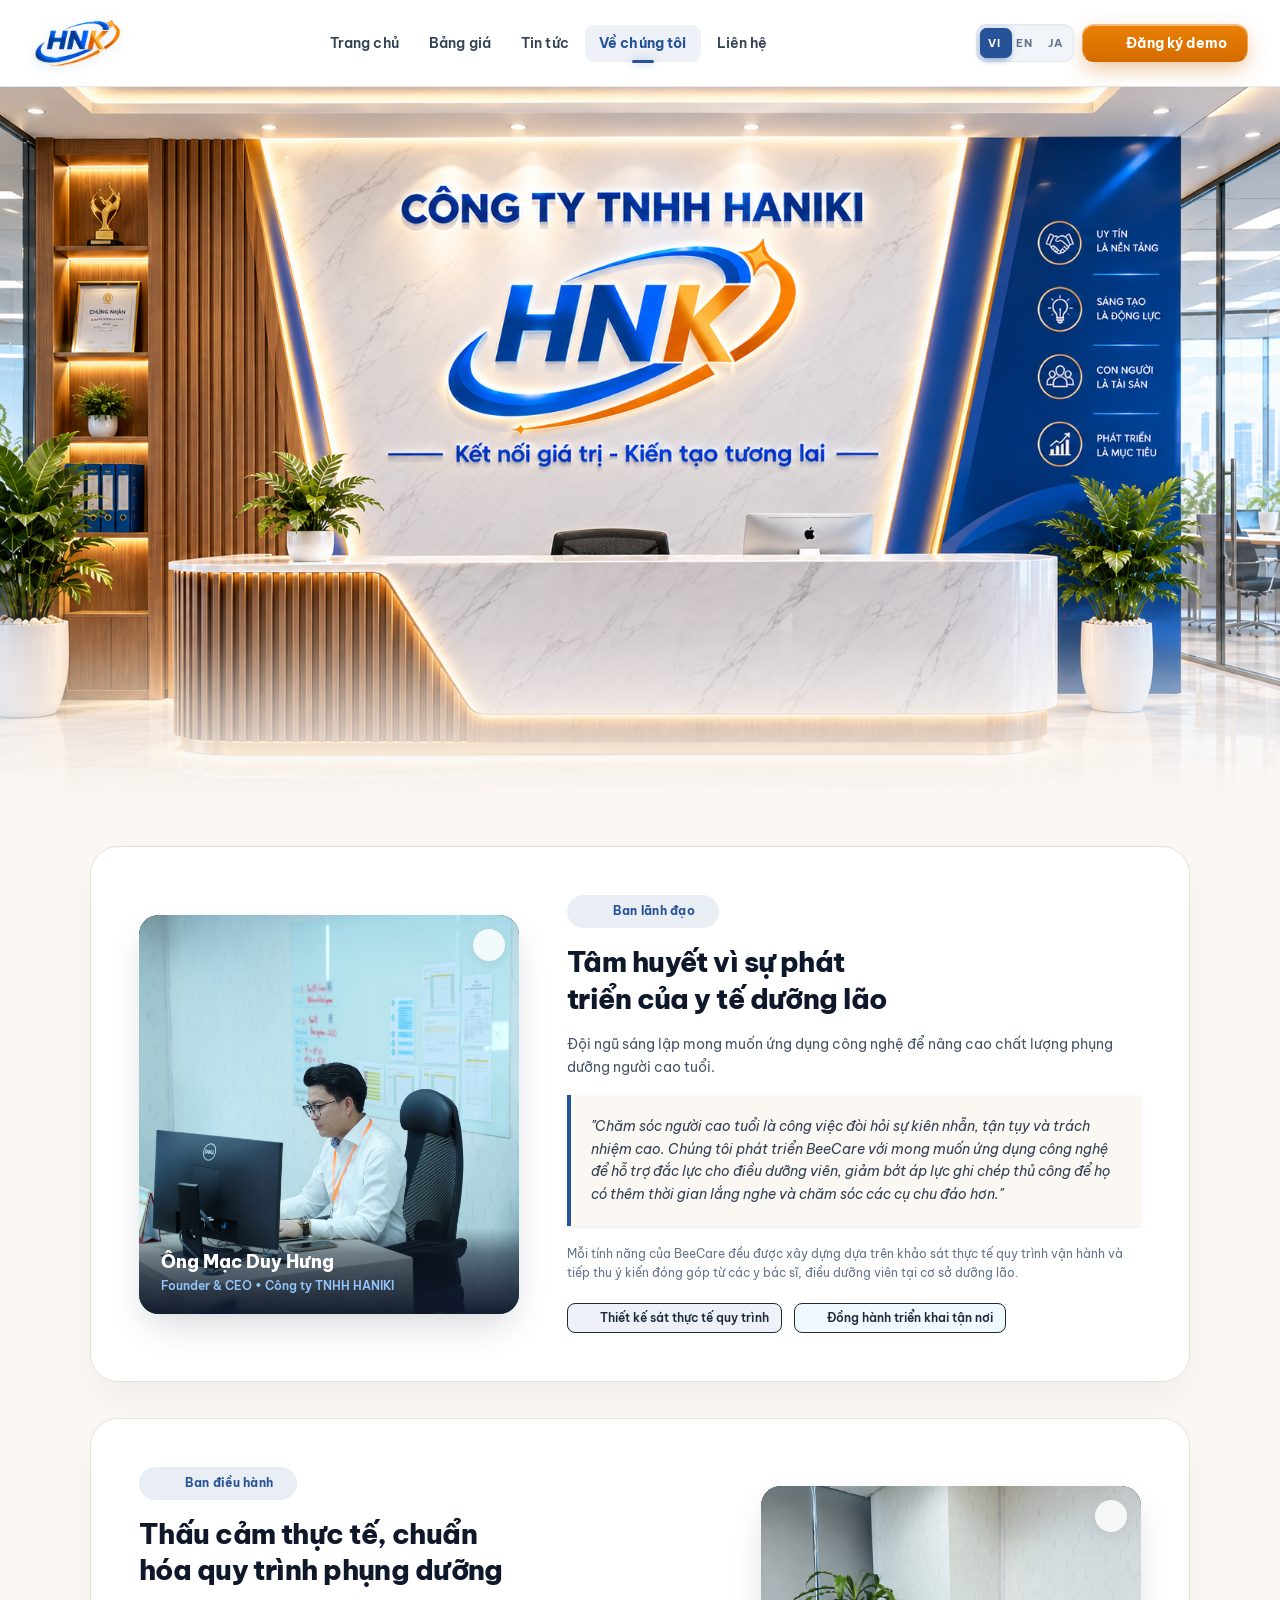
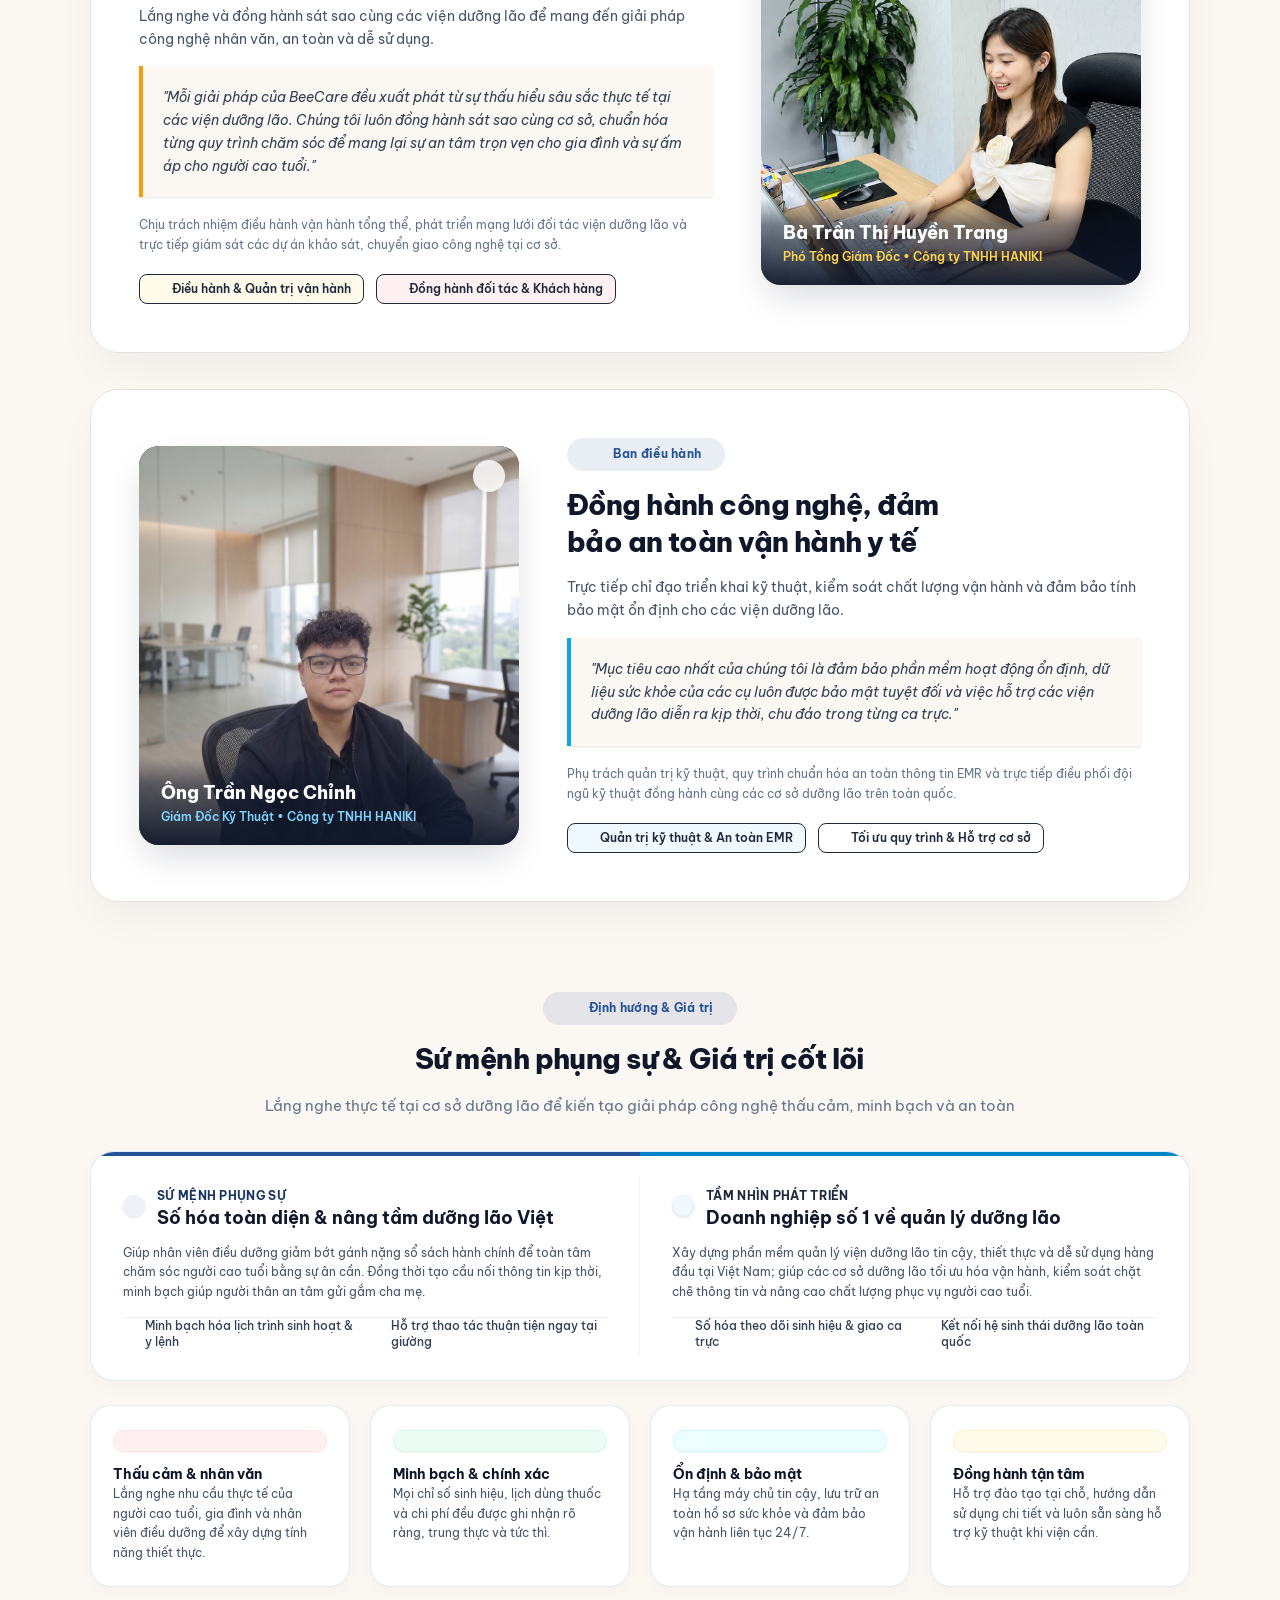
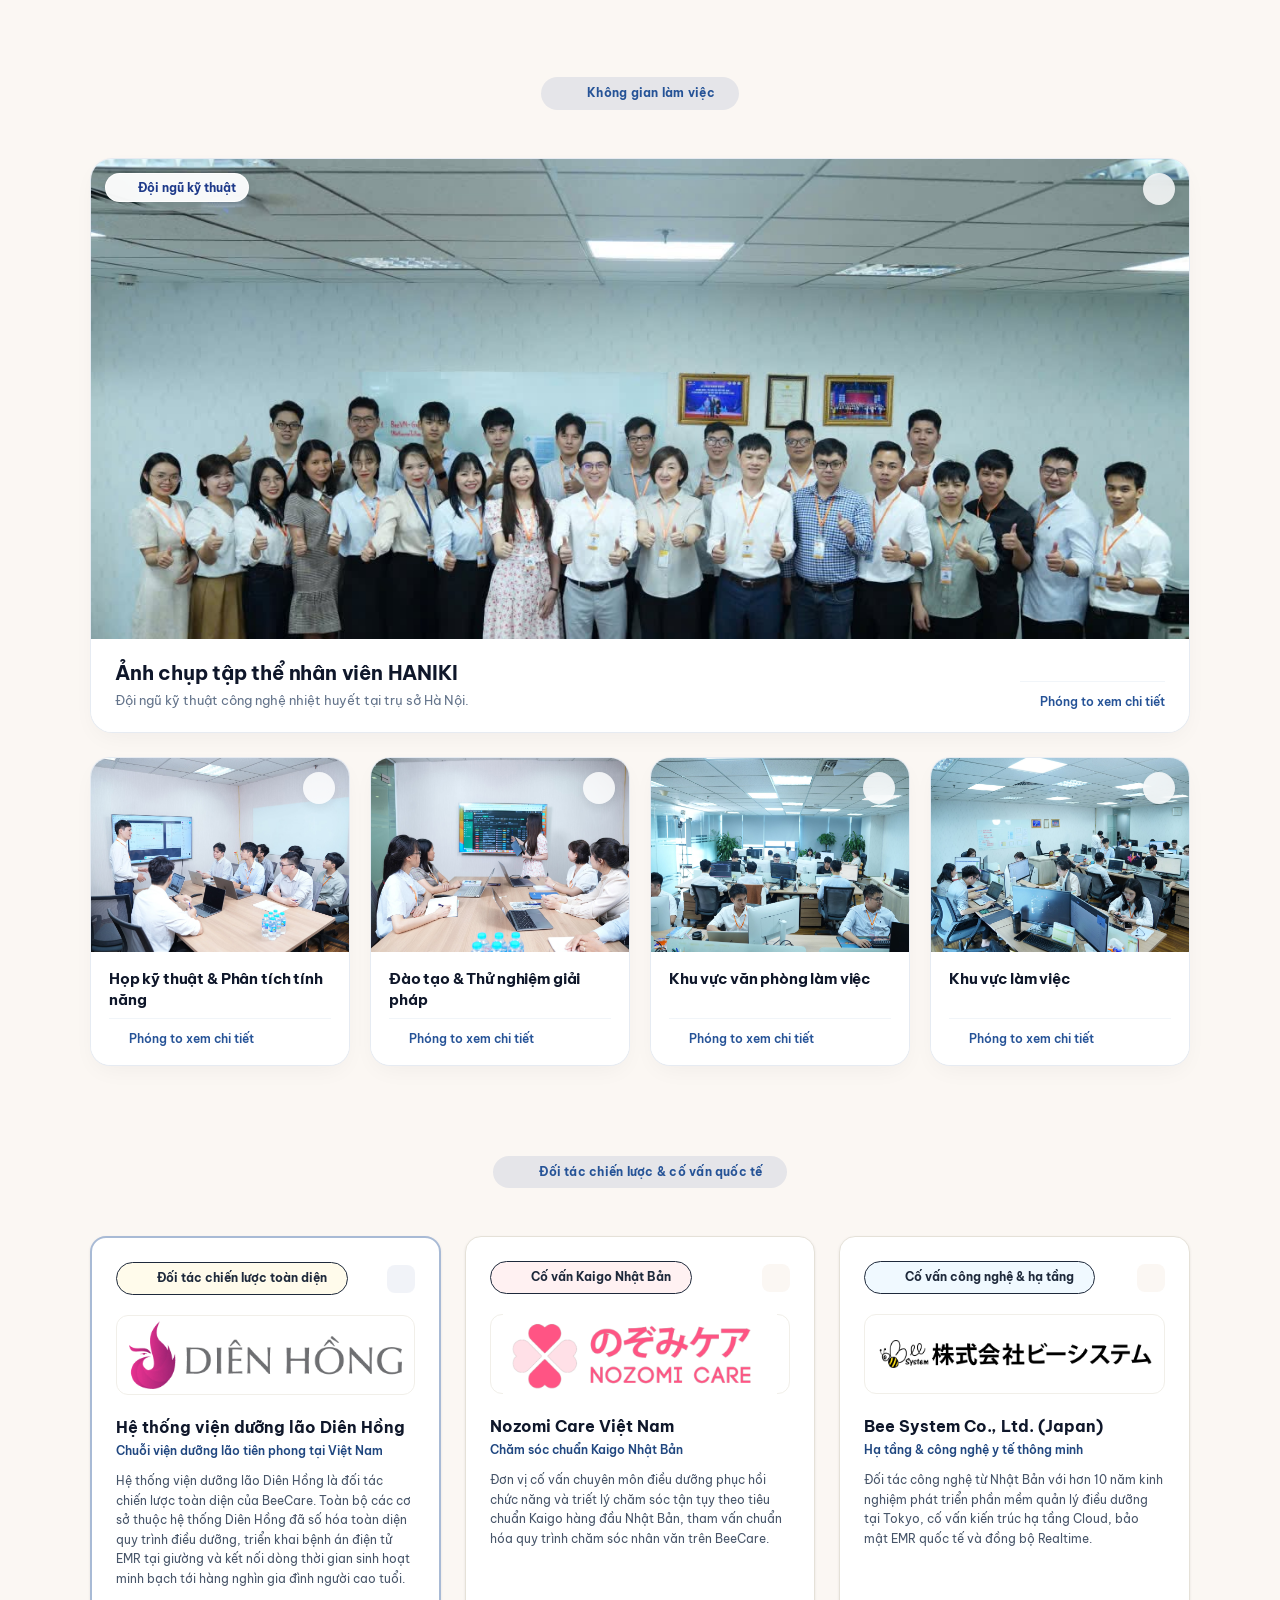
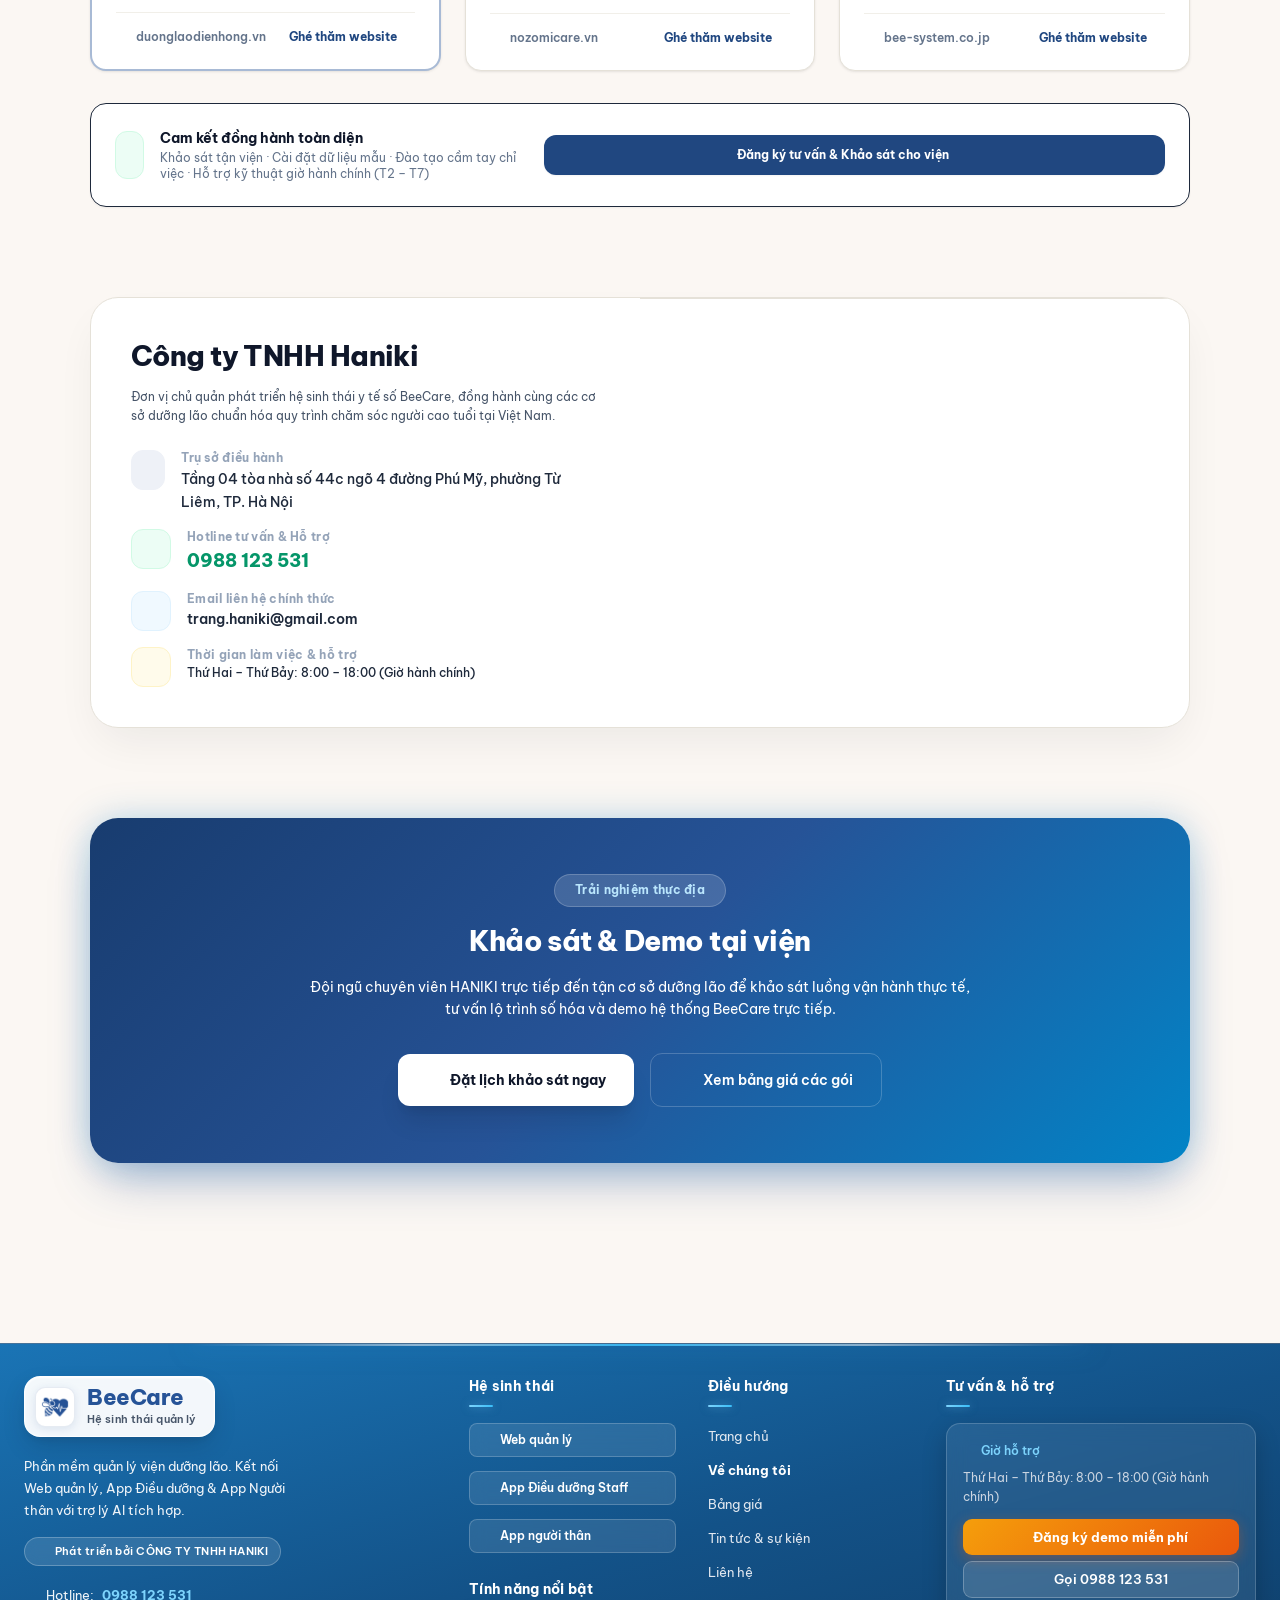
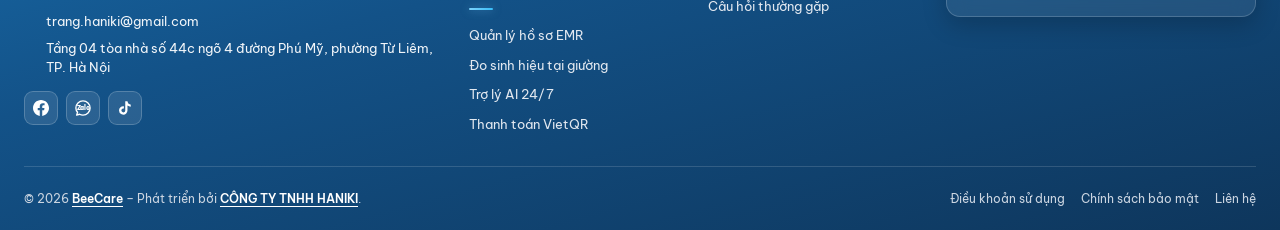
==== commit a5c10f4e: "fix ui trang chu" ====
--- a/company.html
+++ b/company.html
@@ -911,7 +911,7 @@
           </div>
         </div>
 
-        <!-- Leader 2: Giám Đốc (Nằm dưới Tổng Giám Đốc, Lời ngỏ bên Trái, Ảnh bên Phải) -->
+        <!-- Leader 2: Phó Tổng Giám Đốc (Nằm dưới Tổng Giám Đốc, Lời ngỏ bên Trái, Ảnh bên Phải) -->
         <div class="executive-card reverse">
           <!-- Lời Ngỏ & Thông Điệp (Bên Trái) -->
           <div>
@@ -948,17 +948,17 @@
             </div>
           </div>
 
-          <!-- Chân Dung Giám Đốc (Bên Phải) -->
-          <div class="executive-photo-wrap group cursor-pointer" onclick="openLightbox('assets/company/giam-doc-tran-thi-huyen-trang.png', 'Bà Trần Thị Huyền Trang – Giám Đốc HANIKI & BeeCare')">
+          <!-- Chân Dung Phó Tổng Giám Đốc (Bên Phải) -->
+          <div class="executive-photo-wrap group cursor-pointer" onclick="openLightbox('assets/company/giam-doc-tran-thi-huyen-trang.png', 'Bà Trần Thị Huyền Trang – Phó Tổng Giám Đốc HANIKI & BeeCare')">
             <img
               src="assets/company/giam-doc-tran-thi-huyen-trang.png"
-              alt="Giám đốc Trần Thị Huyền Trang – Công ty TNHH HANIKI"
+              alt="Phó tổng giám đốc Trần Thị Huyền Trang – Công ty TNHH HANIKI"
               loading="lazy"
               style="object-position: center 70%;"
             />
             <div class="executive-photo-badge">
               <div class="text-white font-extrabold text-lg sm:text-xl" data-i18n="company_director_name">Bà Trần Thị Huyền Trang</div>
-              <div class="text-amber-300 text-xs sm:text-sm font-semibold mt-0.5" data-i18n="company_director_role">Giám Đốc • Công ty TNHH HANIKI</div>
+              <div class="text-amber-300 text-xs sm:text-sm font-semibold mt-0.5" data-i18n="company_director_role">Phó Tổng Giám Đốc • Công ty TNHH HANIKI</div>
             </div>
             <button type="button" class="workplace-zoom-btn" title="Phóng to ảnh" aria-label="Phóng to ảnh" style="position:absolute;top:14px;right:14px;z-index:3;">
               <i data-lucide="maximize-2" class="w-3.5 h-3.5"></i>
@@ -966,19 +966,19 @@
           </div>
         </div>
 
-        <!-- Leader 3: Phó Giám Đốc (Ảnh bên Trái, Lời ngỏ bên Phải) -->
+        <!-- Leader 3: Giám Đốc Kỹ Thuật (Ảnh bên Trái, Lời ngỏ bên Phải) -->
         <div class="executive-card">
-          <!-- Chân Dung Phó Giám Đốc -->
-          <div class="executive-photo-wrap group cursor-pointer" onclick="openLightbox('assets/company/pho-giam-doc-tran-ngoc-chinh.jpg?v=20261023_v2', 'Ông Trần Ngọc Chỉnh – Phó Giám Đốc HANIKI & BeeCare')">
+          <!-- Chân Dung Giám Đốc Kỹ Thuật -->
+          <div class="executive-photo-wrap group cursor-pointer" onclick="openLightbox('assets/company/pho-giam-doc-tran-ngoc-chinh.jpg?v=20261023_v2', 'Ông Trần Ngọc Chỉnh – Giám Đốc Kỹ Thuật HANIKI & BeeCare')">
             <img
               src="assets/company/pho-giam-doc-tran-ngoc-chinh.jpg?v=20261023_v2"
-              alt="Phó giám đốc Trần Ngọc Chỉnh – Công ty TNHH HANIKI"
+              alt="Giám đốc kỹ thuật Trần Ngọc Chỉnh – Công ty TNHH HANIKI"
               loading="lazy"
               style="object-position: center 55%;"
             />
             <div class="executive-photo-badge">
               <div class="text-white font-extrabold text-lg sm:text-xl" data-i18n="company_deputy_name">Ông Trần Ngọc Chỉnh</div>
-              <div class="text-sky-300 text-xs sm:text-sm font-semibold mt-0.5" data-i18n="company_deputy_role">Phó Giám Đốc • Công ty TNHH HANIKI</div>
+              <div class="text-sky-300 text-xs sm:text-sm font-semibold mt-0.5" data-i18n="company_deputy_role">Giám Đốc Kỹ Thuật • Công ty TNHH HANIKI</div>
             </div>
             <button type="button" class="workplace-zoom-btn" title="Phóng to ảnh" aria-label="Phóng to ảnh" style="position:absolute;top:14px;right:14px;z-index:3;">
               <i data-lucide="maximize-2" class="w-3.5 h-3.5"></i>
--- a/assets/style.css
+++ b/assets/style.css
@@ -236,6 +236,51 @@
   .hero-brand-badge__icon {
     width: 20px;
     height: 20px;
+  }
+}
+
+.hero-title-card {
+  position: relative;
+  display: inline-flex;
+  align-items: center;
+  justify-content: center;
+  padding: clamp(14px, 1.8vw, 18px) clamp(36px, 5vw, 64px);
+  background: linear-gradient(135deg, #FFA01B 0%, #FF6600 48%, #E63E00 100%);
+  color: #FFFFFF !important;
+  -webkit-text-fill-color: #FFFFFF !important;
+  font-family: 'Be Vietnam Pro', 'Inter', sans-serif !important;
+  font-size: clamp(1.45rem, 3vw, 2.45rem);
+  font-weight: 800;
+  line-height: 1.25;
+  letter-spacing: -0.015em;
+  text-align: center;
+  border-radius: 9999px;
+  border: 1px solid rgba(255, 255, 255, 0.35);
+  box-shadow: 0 14px 34px -4px rgba(230, 62, 0, 0.42), 
+              0 6px 14px -2px rgba(230, 62, 0, 0.26),
+              inset 0 1px 1px rgba(255, 255, 255, 0.45);
+  text-shadow: 0 1px 2px rgba(180, 50, 0, 0.25);
+  max-width: 100%;
+  margin: 0 auto;
+  transition: transform 0.3s cubic-bezier(0.2, 0.8, 0.2, 1), box-shadow 0.3s cubic-bezier(0.2, 0.8, 0.2, 1);
+}
+
+.hero-title-card:hover {
+  transform: translateY(-2px) scale(1.008);
+  box-shadow: 0 20px 42px -6px rgba(230, 62, 0, 0.52), 
+              0 8px 18px -2px rgba(230, 62, 0, 0.32),
+              inset 0 1px 1px rgba(255, 255, 255, 0.55);
+}
+
+@media (max-width: 639px) {
+  .hero-title-card {
+    padding: 12px 24px;
+    font-size: 1.25rem;
+    line-height: 1.35;
+    border-radius: 9999px;
+    box-shadow: 0 10px 22px -4px rgba(230, 62, 0, 0.38), 
+                0 4px 10px -2px rgba(230, 62, 0, 0.2),
+                inset 0 1px 1px rgba(255, 255, 255, 0.4);
   }
 }
 
@@ -1176,45 +1221,46 @@
   text-shadow: none !important;
 }
 
-/* ---- CTA BUTTON (REFINED & SOPHISTICATED) ---- */
+/* ---- CTA BUTTON (REFINED & SOPHISTICATED - ORANGE PILL AS IN REFERENCE) ---- */
 .nav-cta-btn {
   display: inline-flex;
   align-items: center;
-  gap: 7px;
-  padding: 8px 18px;
-  border-radius: 10px;
-  font-size: 13px;
-  font-weight: 600;
+  gap: 8px;
+  padding: 8px 20px;
+  border-radius: 12px;
+  font-size: 13.5px;
+  font-weight: 700;
   color: #ffffff !important;
-  background: linear-gradient(135deg, #f59e0b 0%, #d97706 100%);
-  border: 1px solid rgba(251, 191, 36, 0.45);
+  background: linear-gradient(180deg, #EA8004 0%, #D56C00 100%);
+  border: 1px solid rgba(255, 255, 255, 0.35);
+  border-top: 1.5px solid rgba(255, 255, 255, 0.55);
+  border-bottom: 1.5px solid rgba(160, 60, 0, 0.3);
   text-decoration: none;
   white-space: nowrap;
   cursor: pointer;
-  box-shadow: 0 2px 10px rgba(217, 119, 6, 0.28), inset 0 1px 0 rgba(255, 255, 255, 0.32);
+  box-shadow: 0 8px 22px -3px rgba(213, 108, 0, 0.45), inset 0 1px 0 rgba(255, 255, 255, 0.45);
   transition: all 0.25s cubic-bezier(0.16, 1, 0.3, 1);
   min-height: 38px;
-  letter-spacing: 0.015em;
+  letter-spacing: 0.01em;
 }
 .nav-cta-btn i {
-  width: 14px;
-  height: 14px;
-  color: #fef08a;
+  width: 15px;
+  height: 15px;
+  color: #ffffff !important;
   transition: transform 0.2s ease;
 }
 .nav-cta-btn:hover {
   transform: translateY(-1.5px);
-  background: linear-gradient(135deg, #fbbf24 0%, #d97706 100%);
-  border-color: rgba(253, 224, 71, 0.65);
-  box-shadow: 0 5px 18px rgba(245, 158, 11, 0.42), inset 0 1px 0 rgba(255, 255, 255, 0.45);
+  background: linear-gradient(180deg, #FA8D08 0%, #DE7300 100%);
+  box-shadow: 0 12px 26px -3px rgba(213, 108, 0, 0.55), inset 0 1px 0 rgba(255, 255, 255, 0.55);
   color: #ffffff !important;
 }
 .nav-cta-btn:hover i {
-  transform: scale(1.12);
+  transform: scale(1.1);
 }
 .nav-cta-btn:active {
   transform: translateY(0) scale(0.98);
-  box-shadow: 0 2px 6px rgba(217, 119, 6, 0.25);
+  box-shadow: 0 4px 12px rgba(213, 108, 0, 0.35);
 }
 @media (max-width: 640px) {
   .nav-cta-btn {
@@ -2418,7 +2464,7 @@
   max-height: 46px;
   padding: 8px 12px;
   border-radius: 12px;
-  background: linear-gradient(135deg, #f59e0b 0%, #d97706 45%, #ea580c 100%) !important;
+  background: linear-gradient(180deg, #EA8004 0%, #D56C00 100%) !important;
   color: #ffffff !important;
   font-family: 'Be Vietnam Pro', -apple-system, BlinkMacSystemFont, sans-serif;
   font-weight: 800;
@@ -2428,8 +2474,9 @@
   align-items: center;
   justify-content: center;
   gap: 7px;
-  border: 1px solid rgba(251, 191, 36, 0.55);
-  box-shadow: 0 4px 14px rgba(217, 119, 6, 0.35), inset 0 1px 0 rgba(255, 255, 255, 0.35);
+  border: 1px solid rgba(255, 255, 255, 0.35);
+  border-top: 1.5px solid rgba(255, 255, 255, 0.55);
+  box-shadow: 0 6px 18px rgba(213, 108, 0, 0.42), inset 0 1px 0 rgba(255, 255, 255, 0.4);
   text-decoration: none !important;
   white-space: nowrap;
   transition: all 0.2s cubic-bezier(0.16, 1, 0.3, 1);
@@ -2440,14 +2487,14 @@
 .mobile-cta-btn-trial:active {
   filter: brightness(1.06);
   transform: translateY(-1px);
-  box-shadow: 0 6px 18px rgba(217, 119, 6, 0.45);
+  box-shadow: 0 8px 22px rgba(213, 108, 0, 0.5);
 }
 
 .mobile-cta-btn-trial i,
 .mobile-cta-btn-trial svg {
   width: 15px;
   height: 15px;
-  color: #fef08a !important;
+  color: #ffffff !important;
   flex-shrink: 0;
 }
 
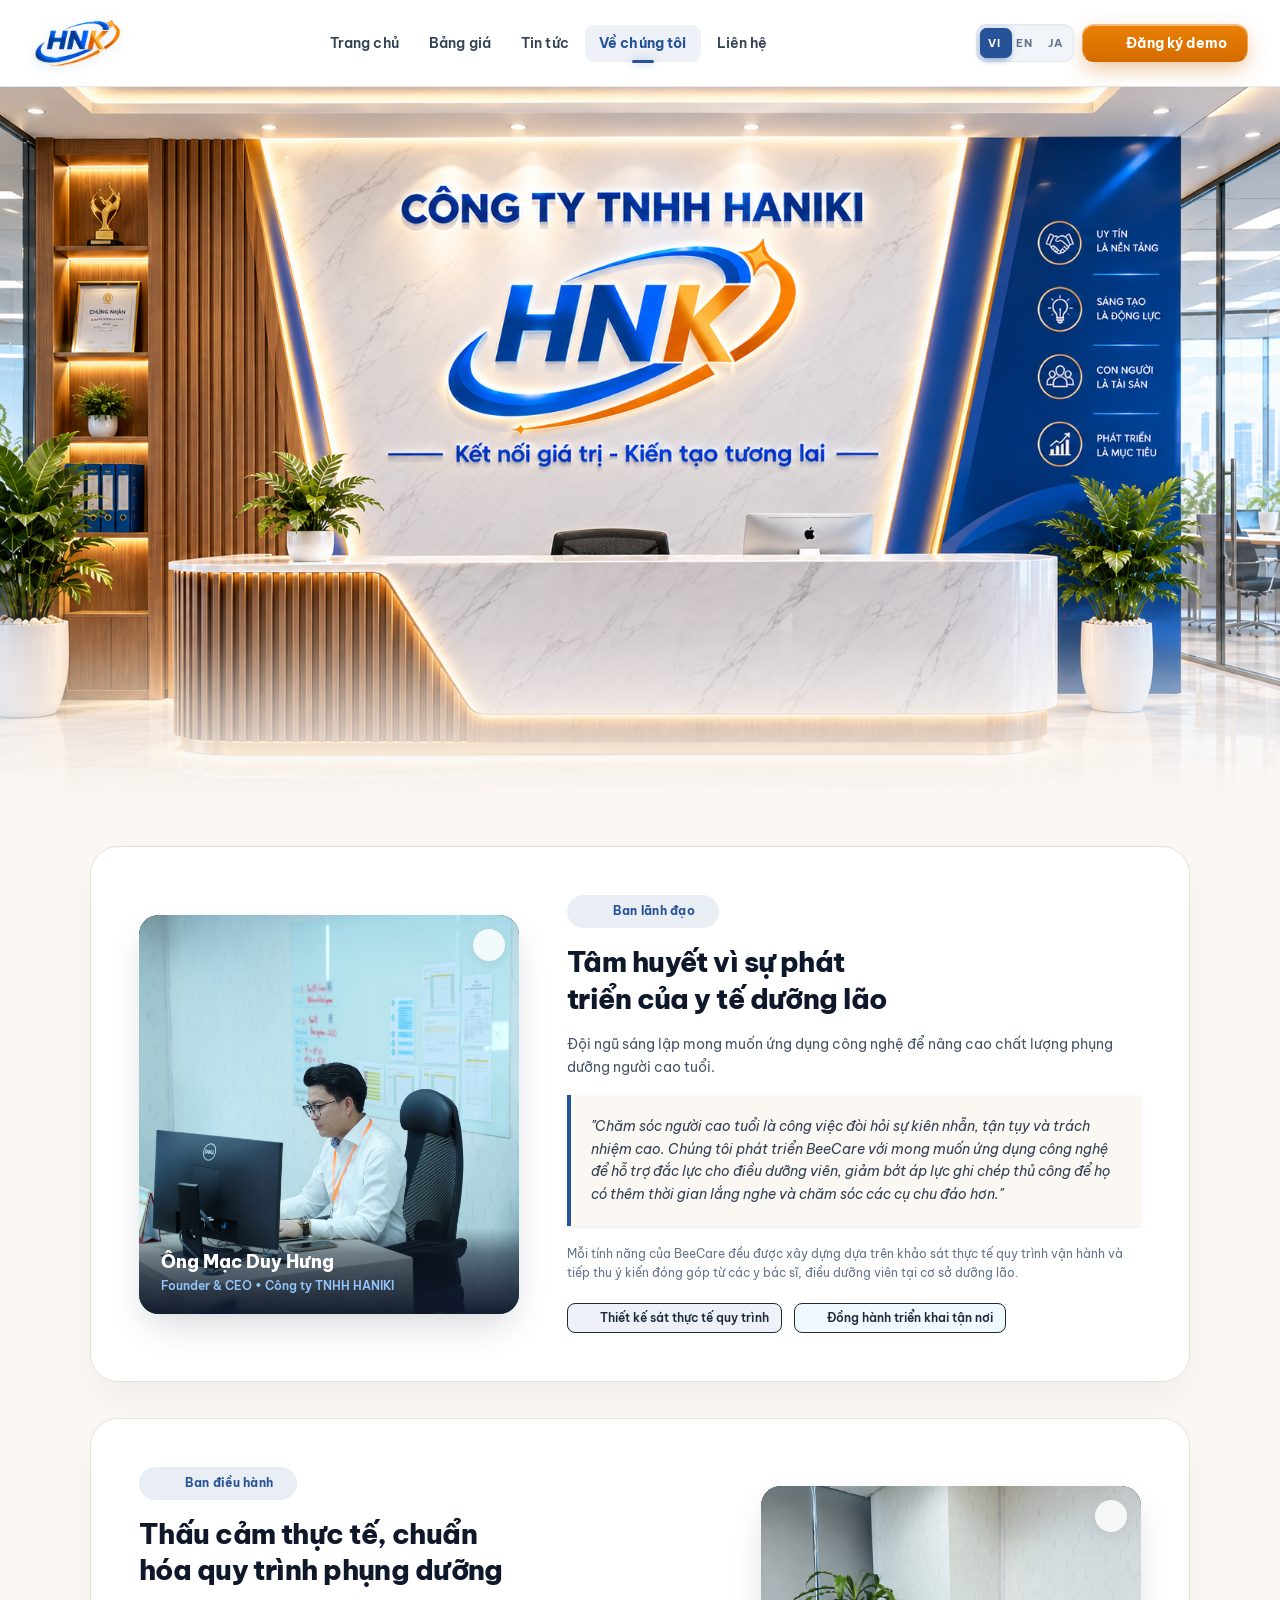
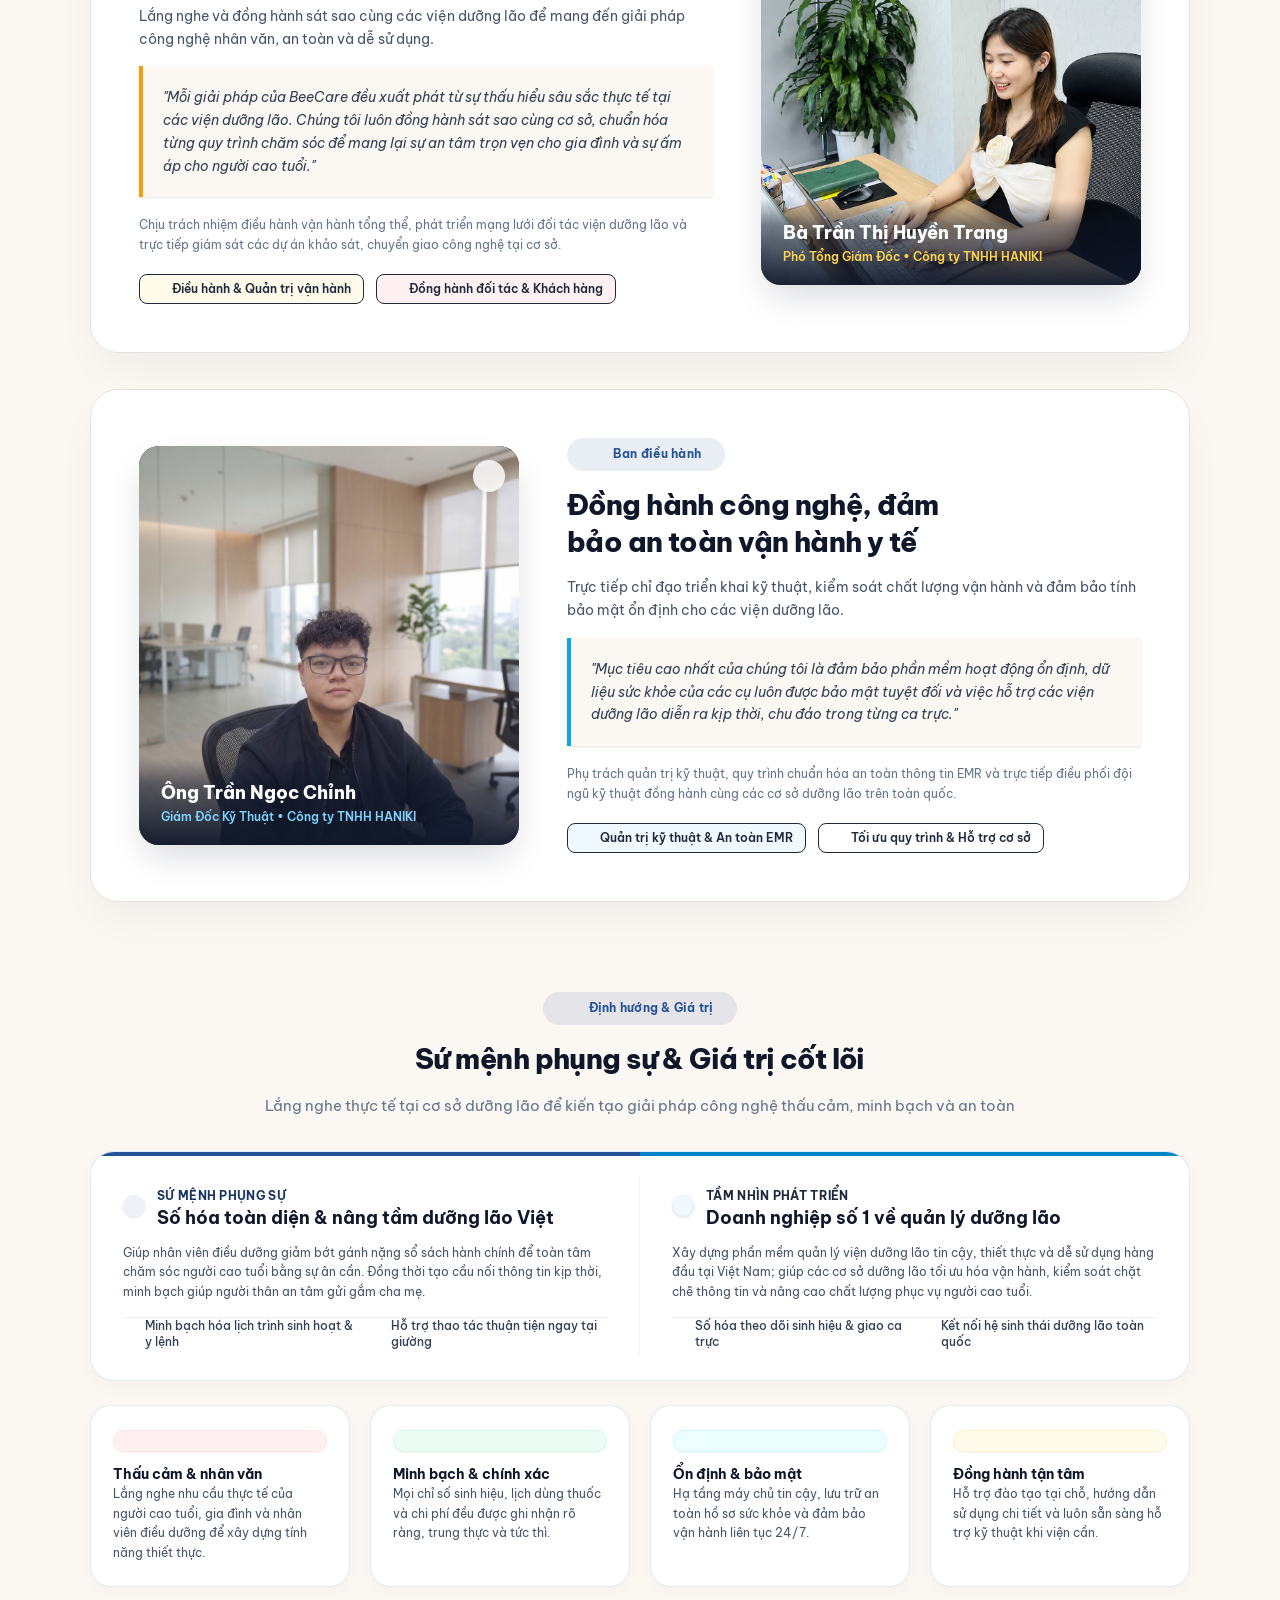
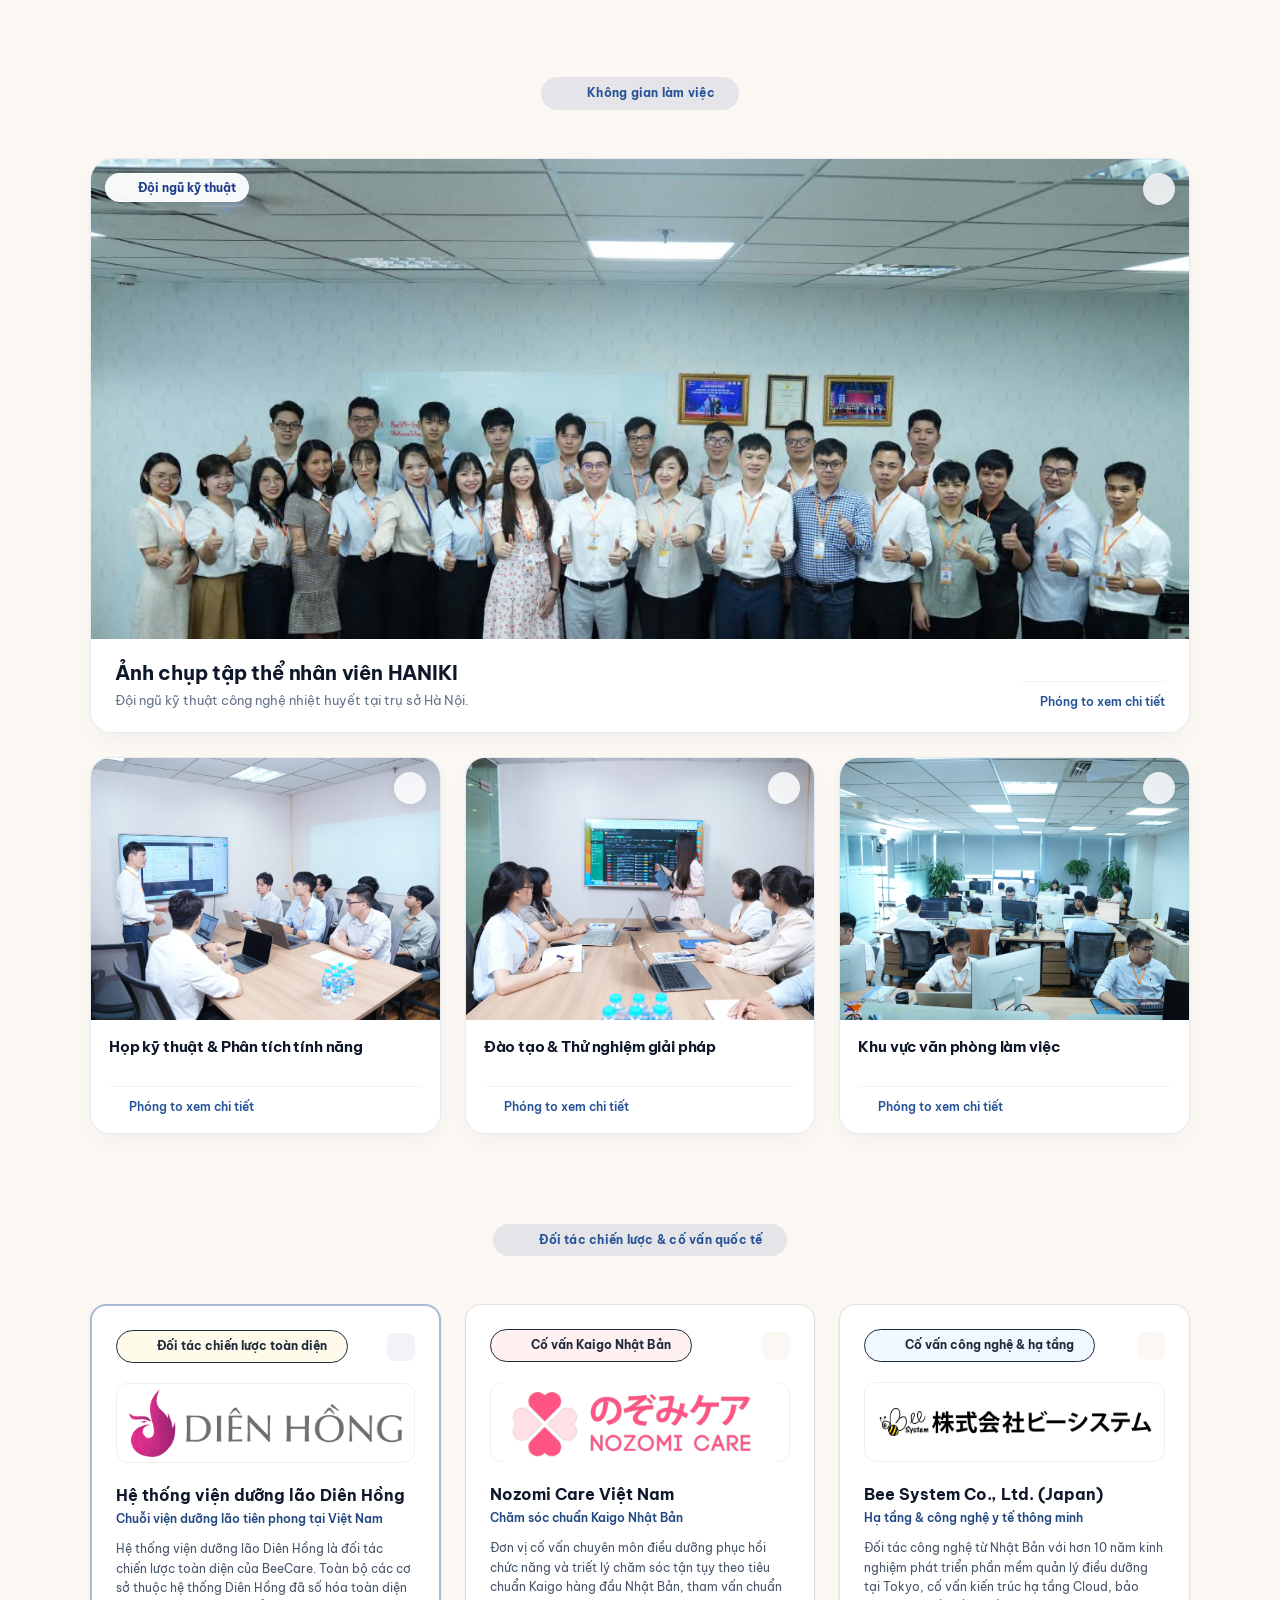
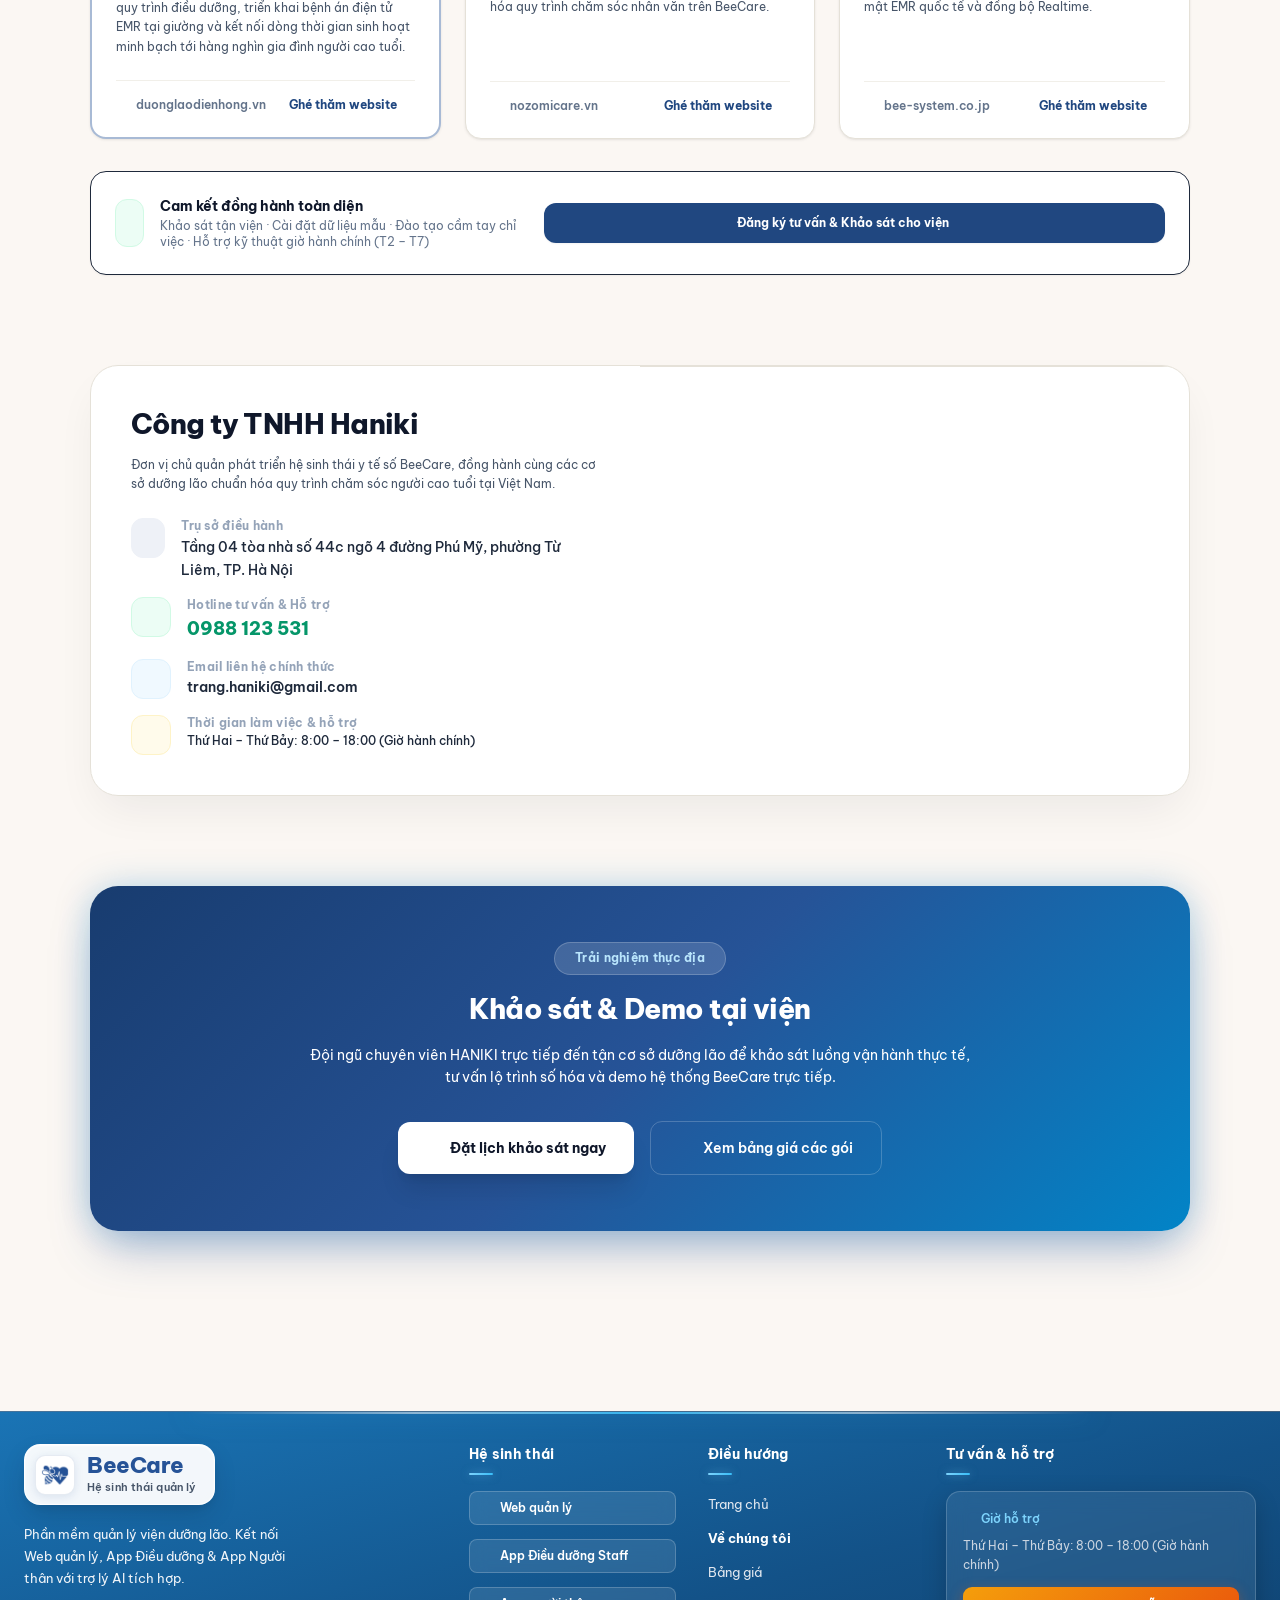
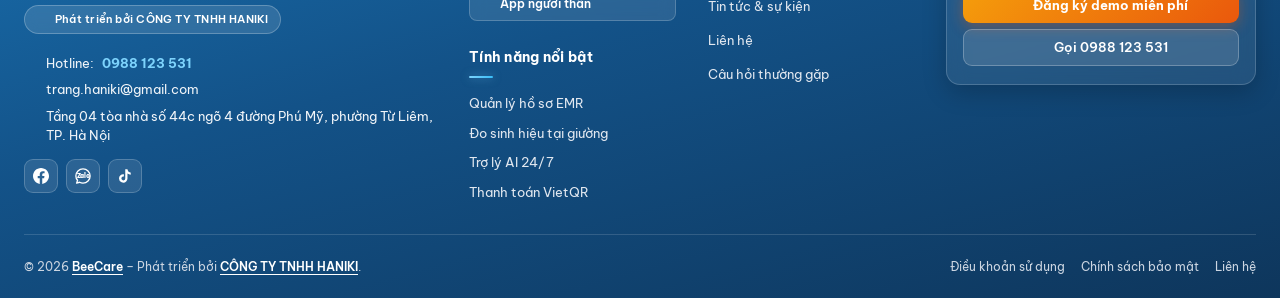
==== commit 812fc63f: "fix địa chỉ component" ====
--- a/company.html
+++ b/company.html
@@ -1,4 +1,4 @@
-<!DOCTYPE html>
+﻿<!DOCTYPE html>
 <html lang="vi" class="scroll-smooth">
 
 <head>
@@ -24,7 +24,7 @@
 
   <!-- Stylesheets -->
   <link rel="stylesheet" href="assets/output.css?v=20261002_v5" />
-  <link rel="stylesheet" href="assets/style.css?v=20261022_v5" />
+  <link rel="stylesheet" href="assets/style.css?v=20261027_v4" />
   <link rel="icon" href="assets/app_icon_512x512.png?v=20261020_v2" type="image/png">
 
   <style>
@@ -471,22 +471,22 @@
       }
     }
 
-    /* 2. Standard Grid: 4 ảnh còn lại bằng nhau cả về chiều cao thẻ và tỷ lệ ảnh */
+    /* 2. Standard Grid: 3 ảnh đồng bộ chuẩn xác */
     .workplace-grid-standard {
       display: grid;
-      grid-template-columns: repeat(4, 1fr);
-      gap: 20px;
+      grid-template-columns: repeat(3, 1fr);
+      gap: 24px;
       align-items: stretch;
       margin-top: 24px;
     }
     @media (max-width: 1023px) {
       .workplace-grid-standard {
-        grid-template-columns: repeat(2, 1fr);
+        grid-template-columns: repeat(3, 1fr);
         gap: 18px;
         margin-top: 20px;
       }
     }
-    @media (max-width: 639px) {
+    @media (max-width: 767px) {
       .workplace-grid-standard {
         grid-template-columns: 1fr;
         gap: 16px;
@@ -1204,7 +1204,7 @@
         </div>
       </article>
 
-      <!-- 2. Grid 4 ảnh còn lại: Chiều cao thẻ bằng nhau và tỷ lệ ảnh đồng bộ chuẩn xác -->
+      <!-- 2. Grid 3 ảnh: Chiều cao thẻ bằng nhau và tỷ lệ ảnh đồng bộ chuẩn xác -->
       <div class="workplace-grid-standard">
         
         <!-- Ảnh 2: Họp kỹ thuật & Phân tích tính năng -->
@@ -1263,28 +1263,6 @@
           <div class="workplace-card-body">
             <div class="workplace-card-text">
               <h3 class="workplace-card-title" data-i18n="company_photo4_title">Khu vực văn phòng làm việc</h3>
-            </div>
-            <div class="workplace-card-footer">
-              <span class="inline-flex items-center gap-1.5 text-xs font-semibold text-primary">
-                <i data-lucide="maximize-2" class="w-3.5 h-3.5"></i>
-                <span data-i18n="company_photo_zoom_hint">Phóng to xem chi tiết</span>
-              </span>
-            </div>
-          </div>
-        </article>
-
-        <!-- Ảnh 5: Khu vực làm việc -->
-        <article class="workplace-card workplace-card-standard"
-          onclick="openLightbox('assets/company/van-phong-lap-trinh-2.jpg', 'Khu vực làm việc – BeeCare')">
-          <div class="workplace-photo-wrap workplace-photo-wrap-standard">
-            <img src="assets/company/van-phong-lap-trinh-2.jpg" alt="Khu vực làm việc" class="workplace-photo-img" loading="lazy" />
-            <button type="button" class="workplace-zoom-btn" title="Phóng to ảnh" aria-label="Phóng to ảnh">
-              <i data-lucide="maximize-2" class="w-3.5 h-3.5"></i>
-            </button>
-          </div>
-          <div class="workplace-card-body">
-            <div class="workplace-card-text">
-              <h3 class="workplace-card-title" data-i18n="company_photo5_title">Khu vực làm việc</h3>
             </div>
             <div class="workplace-card-footer">
               <span class="inline-flex items-center gap-1.5 text-xs font-semibold text-primary">
@@ -1569,7 +1547,7 @@
         <!-- Cột Phải: Bản Đồ Google Maps Trụ Sở -->
         <div class="h-[360px] lg:h-auto min-h-[360px] relative border-t lg:border-t-0 lg:border-l border-slate-200">
           <iframe
-            src="https://maps.google.com/maps?q=21.029063,105.769688&t=&z=16&ie=UTF8&iwloc=&output=embed"
+            src="https://www.google.com/maps/embed?pb=!1m18!1m12!1m3!1d3723.894760237583!2d105.7671436!3d21.0291636!2m3!1f0!2f0!3f0!3m2!1i1024!2i768!4f13.1!3m3!1m2!1s0x3134559c826c7f3d%3A0xefca569fa8b21bce!2sC%C3%B4ng%20ty%20TNHH%20HANIKI!5e0!3m2!1svi!2svn!4v1730000000000!5m2!1svi!2svn"
             width="100%"
             height="100%"
             style="border:0;"
--- a/assets/style.css
+++ b/assets/style.css
@@ -1,4 +1,4 @@
-/* Ensure Vietnamese font applied globally without system fallback quirks */
+﻿/* Ensure Vietnamese font applied globally without system fallback quirks */
 body,
 html,
 input,
@@ -245,7 +245,7 @@
   align-items: center;
   justify-content: center;
   padding: clamp(14px, 1.8vw, 18px) clamp(36px, 5vw, 64px);
-  background: linear-gradient(135deg, #FFA01B 0%, #FF6600 48%, #E63E00 100%);
+  background: linear-gradient(135deg, #FFAA33 0%, #FF8E16 48%, #FF7300 100%);
   color: #FFFFFF !important;
   -webkit-text-fill-color: #FFFFFF !important;
   font-family: 'Be Vietnam Pro', 'Inter', sans-serif !important;
@@ -255,11 +255,11 @@
   letter-spacing: -0.015em;
   text-align: center;
   border-radius: 9999px;
-  border: 1px solid rgba(255, 255, 255, 0.35);
-  box-shadow: 0 14px 34px -4px rgba(230, 62, 0, 0.42), 
-              0 6px 14px -2px rgba(230, 62, 0, 0.26),
-              inset 0 1px 1px rgba(255, 255, 255, 0.45);
-  text-shadow: 0 1px 2px rgba(180, 50, 0, 0.25);
+  border: 1px solid rgba(255, 255, 255, 0.45);
+  box-shadow: 0 12px 28px -4px rgba(255, 115, 0, 0.35), 
+              0 4px 12px -2px rgba(255, 115, 0, 0.2),
+              inset 0 1px 1px rgba(255, 255, 255, 0.55);
+  text-shadow: 0 1px 2px rgba(180, 80, 0, 0.22);
   max-width: 100%;
   margin: 0 auto;
   transition: transform 0.3s cubic-bezier(0.2, 0.8, 0.2, 1), box-shadow 0.3s cubic-bezier(0.2, 0.8, 0.2, 1);
@@ -267,9 +267,9 @@
 
 .hero-title-card:hover {
   transform: translateY(-2px) scale(1.008);
-  box-shadow: 0 20px 42px -6px rgba(230, 62, 0, 0.52), 
-              0 8px 18px -2px rgba(230, 62, 0, 0.32),
-              inset 0 1px 1px rgba(255, 255, 255, 0.55);
+  box-shadow: 0 18px 36px -4px rgba(255, 115, 0, 0.44), 
+              0 6px 16px -2px rgba(255, 115, 0, 0.26),
+              inset 0 1px 1px rgba(255, 255, 255, 0.65);
 }
 
 @media (max-width: 639px) {
@@ -278,9 +278,9 @@
     font-size: 1.25rem;
     line-height: 1.35;
     border-radius: 9999px;
-    box-shadow: 0 10px 22px -4px rgba(230, 62, 0, 0.38), 
-                0 4px 10px -2px rgba(230, 62, 0, 0.2),
-                inset 0 1px 1px rgba(255, 255, 255, 0.4);
+    box-shadow: 0 8px 20px -3px rgba(255, 115, 0, 0.3), 
+                0 3px 8px -2px rgba(255, 115, 0, 0.16),
+                inset 0 1px 1px rgba(255, 255, 255, 0.45);
   }
 }
 
@@ -7339,20 +7339,25 @@
     box-shadow: 0 25px 60px -12px rgba(245, 158, 11, 0.28), 0 0 0 1px rgba(245, 158, 11, 0.15) !important;
     position: relative;
     z-index: 10;
-    padding: 44px 34px !important;
+    padding: 38px 32px !important;
     border-radius: 28px !important;
     background: #ffffff !important;
 }
 @media (min-width: 768px) {
     .pricing-card-popular {
-        transform: scale(1.05) translateY(-14px);
-        transform-origin: center center;
+        margin-top: 0 !important;
+        transform: none !important;
+    }
+    .pricing-card-popular:hover {
+        transform: translateY(-4px) !important;
+        box-shadow: 0 30px 65px -12px rgba(245, 158, 11, 0.32), 0 0 0 1px rgba(245, 158, 11, 0.22) !important;
     }
 }
 @media (max-width: 767px) {
     .pricing-card-popular {
         padding: 38px 24px !important;
-        margin: 16px 0;
+        margin: 16px 0 16px 0 !important;
+        transform: none !important;
     }
 }
 .pricing-card-popular .vm-icon-box {
@@ -7407,21 +7412,22 @@
 }
 .popular-ribbon {
     position: absolute;
-    top: 0;
-    right: 28px;
+    top: -12px;
+    right: 20px;
     background: linear-gradient(135deg, #F59E0B 0%, #EA580C 100%);
     color: #ffffff;
     font-size: 12px;
     font-weight: 700;
     text-transform: none !important;
     letter-spacing: 0.2px;
-    padding: 7px 18px;
-    border-radius: 0 0 16px 16px;
-    box-shadow: 0 6px 18px rgba(245, 158, 11, 0.35);
+    padding: 5px 14px;
+    border-radius: 9999px;
+    box-shadow: 0 6px 16px rgba(245, 158, 11, 0.32);
     display: inline-flex;
     align-items: center;
-    gap: 6px;
+    gap: 5px;
     overflow: hidden;
+    z-index: 20;
 }
 .popular-ribbon::after {
     content: '';
@@ -10409,4 +10415,148 @@
   color: #0F172A !important;
 }
 
-
+/* ===================== IN-CARD COMPARISON LIST ===================== */
+/* Standardization classes for razor-sharp row alignment */
+.card-plan-top {
+  display: flex;
+  flex-direction: column;
+}
+
+.card-plan-desc {
+  min-height: 64px;
+}
+
+.card-plan-price-block {
+  min-height: 180px;
+  display: flex;
+  flex-direction: column;
+  justify-content: space-between;
+}
+
+.card-plan-platform-wrap {
+  min-height: 48px;
+  display: flex;
+  align-items: center;
+}
+
+.card-compare-box {
+  margin-top: 0;
+  padding-top: 18px;
+  border-top: 1px solid #F1F5F9;
+  flex: 1;
+  display: flex;
+  flex-direction: column;
+  justify-content: flex-start;
+}
+
+.card-compare-head {
+  font-size: 11px;
+  font-weight: 700;
+  text-transform: uppercase;
+  letter-spacing: 0.05em;
+  min-height: 24px;
+  display: flex;
+  align-items: center;
+  margin-bottom: 14px;
+}
+
+.card-compare-list {
+  display: flex;
+  flex-direction: column;
+  gap: 12px;
+  margin-bottom: 8px;
+}
+
+.card-compare-item {
+  display: flex;
+  align-items: flex-start;
+  gap: 10px;
+  font-size: 13px;
+  line-height: 1.45;
+  min-height: 42px;
+}
+
+.card-compare-item.included {
+  color: #1E293B;
+  font-weight: 500;
+}
+
+.card-compare-item.highlight-pro {
+  color: #78350F;
+  font-weight: 600;
+}
+
+.card-compare-item.highlight-vip {
+  color: #0369A1;
+  font-weight: 600;
+}
+
+.card-compare-item.not-included {
+  color: #94A3B8;
+  opacity: 0.65;
+}
+
+.card-compare-item.not-included span {
+  text-decoration: line-through;
+  text-decoration-color: #CBD5E1;
+}
+
+.card-compare-icon-check {
+  display: inline-flex;
+  align-items: center;
+  justify-content: center;
+  width: 20px;
+  height: 20px;
+  border-radius: 50%;
+  background: #DCFCE7;
+  color: #16A34A;
+  flex-shrink: 0;
+  margin-top: 1px;
+}
+
+.card-compare-icon-pro {
+  background: #FEF3C7;
+  color: #D97706;
+}
+
+.card-compare-icon-vip {
+  background: #E0F2FE;
+  color: #0284C7;
+}
+
+.card-compare-icon-dash {
+  display: inline-flex;
+  align-items: center;
+  justify-content: center;
+  width: 20px;
+  height: 20px;
+  color: #94A3B8;
+  flex-shrink: 0;
+  margin-top: 1px;
+  font-size: 16px;
+  font-weight: 700;
+  line-height: 1;
+}
+
+.card-compare-badge {
+  display: inline-block;
+  padding: 1.5px 8px;
+  border-radius: 6px;
+  font-size: 11px;
+  font-weight: 700;
+  letter-spacing: 0.02em;
+}
+
+.card-compare-badge-pro {
+  background: #FEF3C7;
+  color: #92400E;
+  border: 1px solid #FDE68A;
+}
+
+.card-compare-badge-vip {
+  background: #E0F2FE;
+  color: #0369A1;
+  border: 1px solid #BAE6FD;
+}
+
+
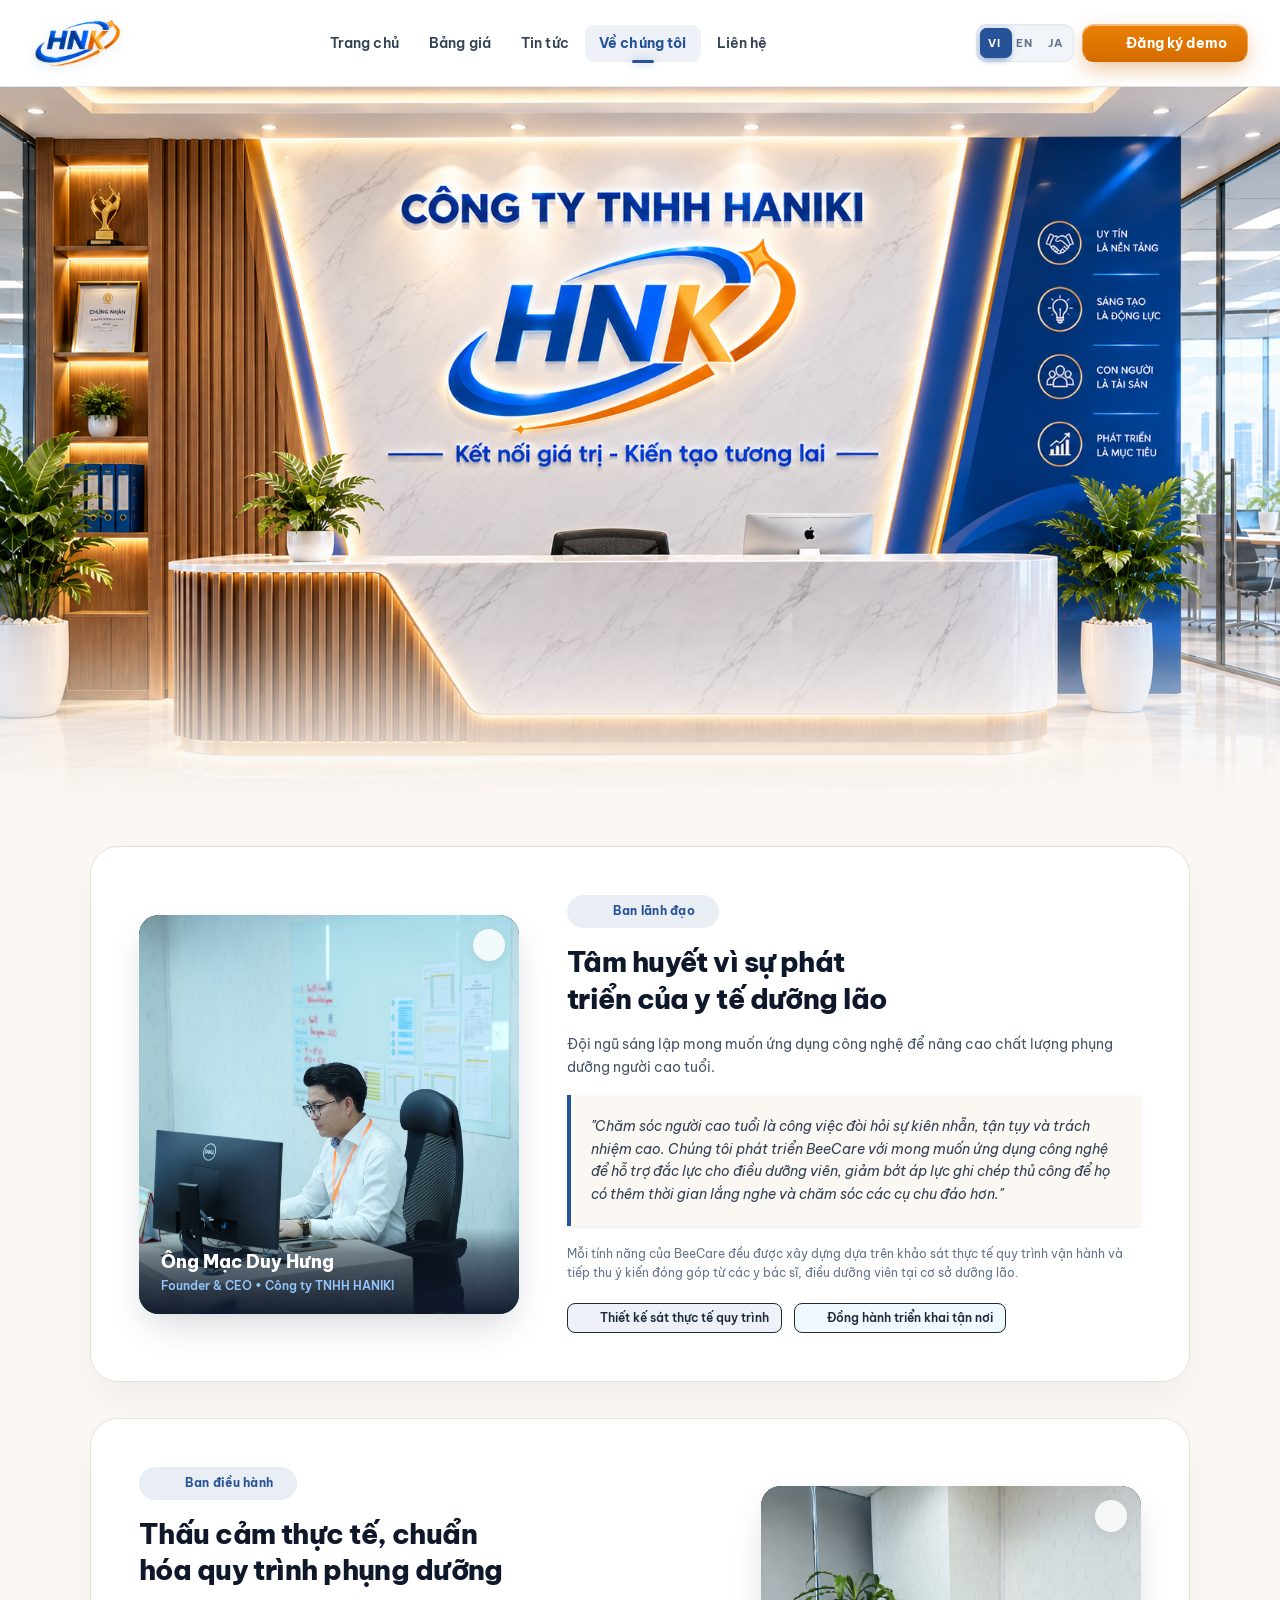
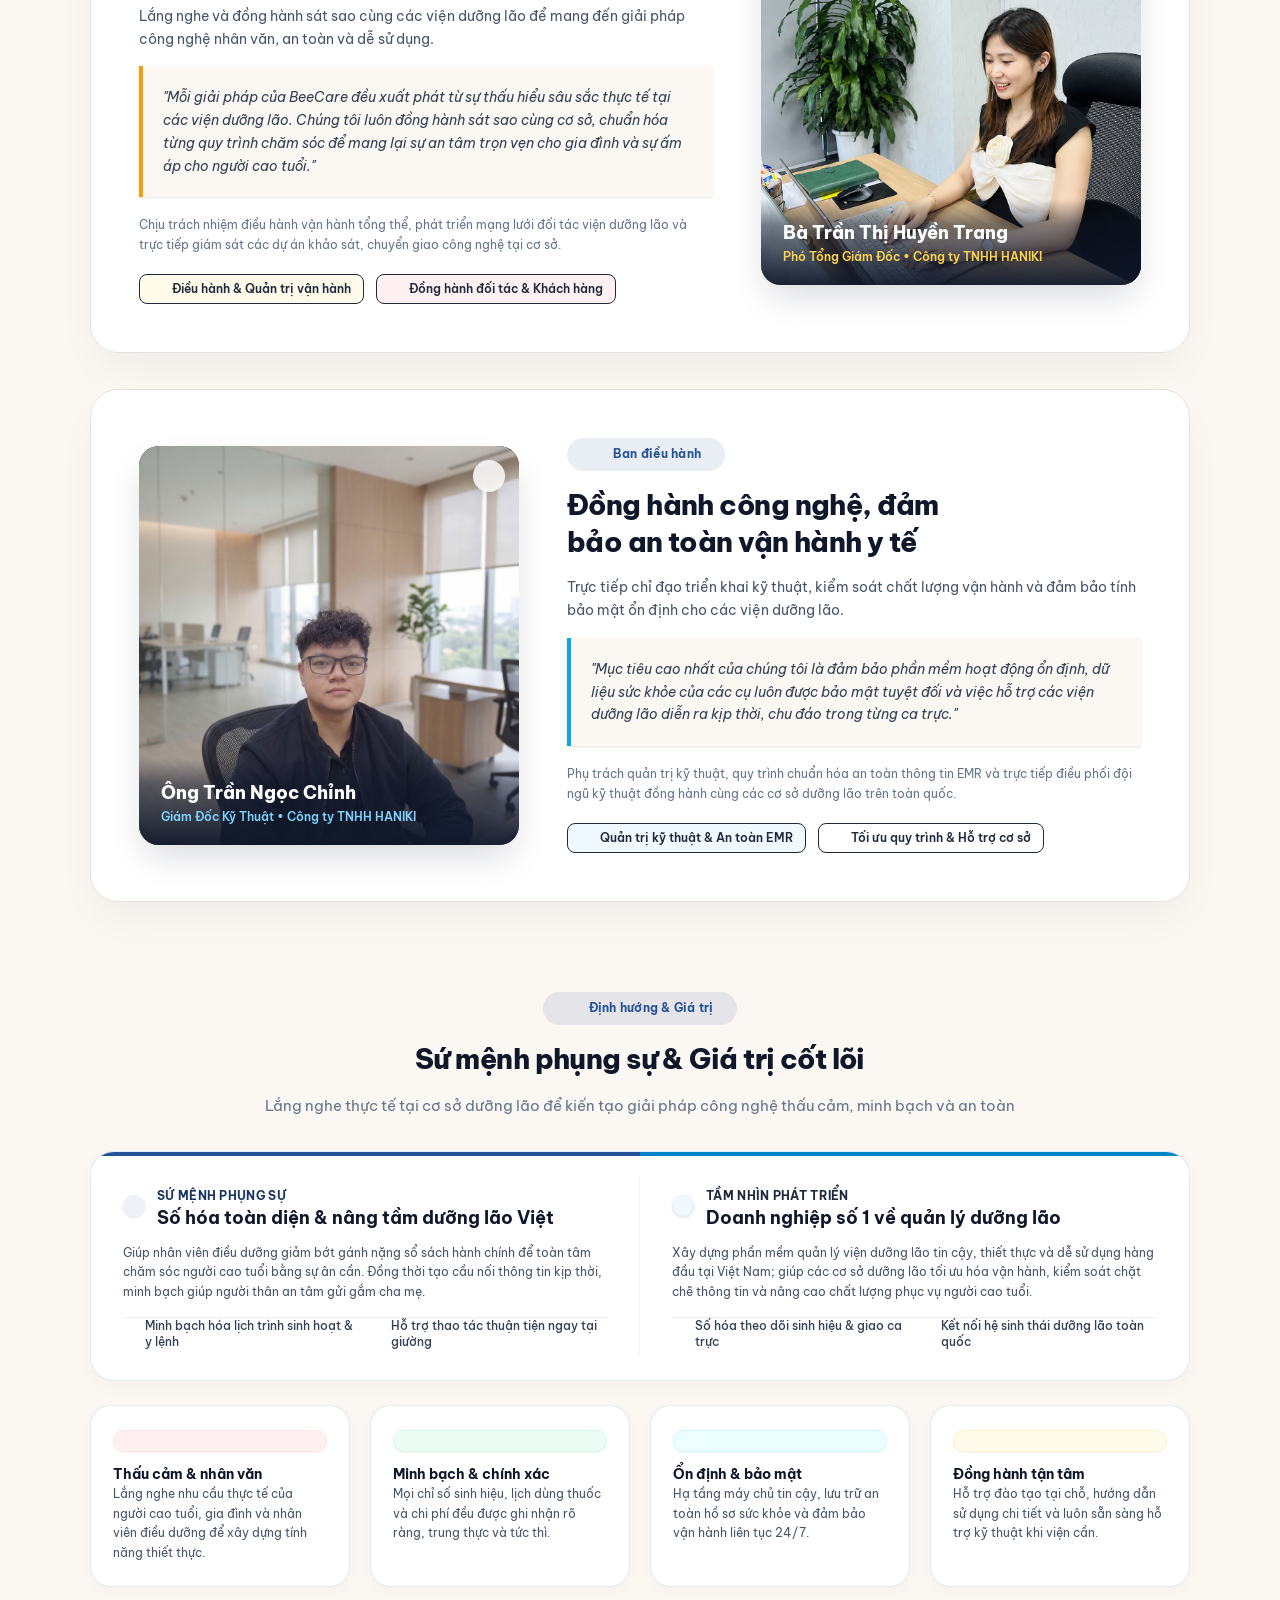
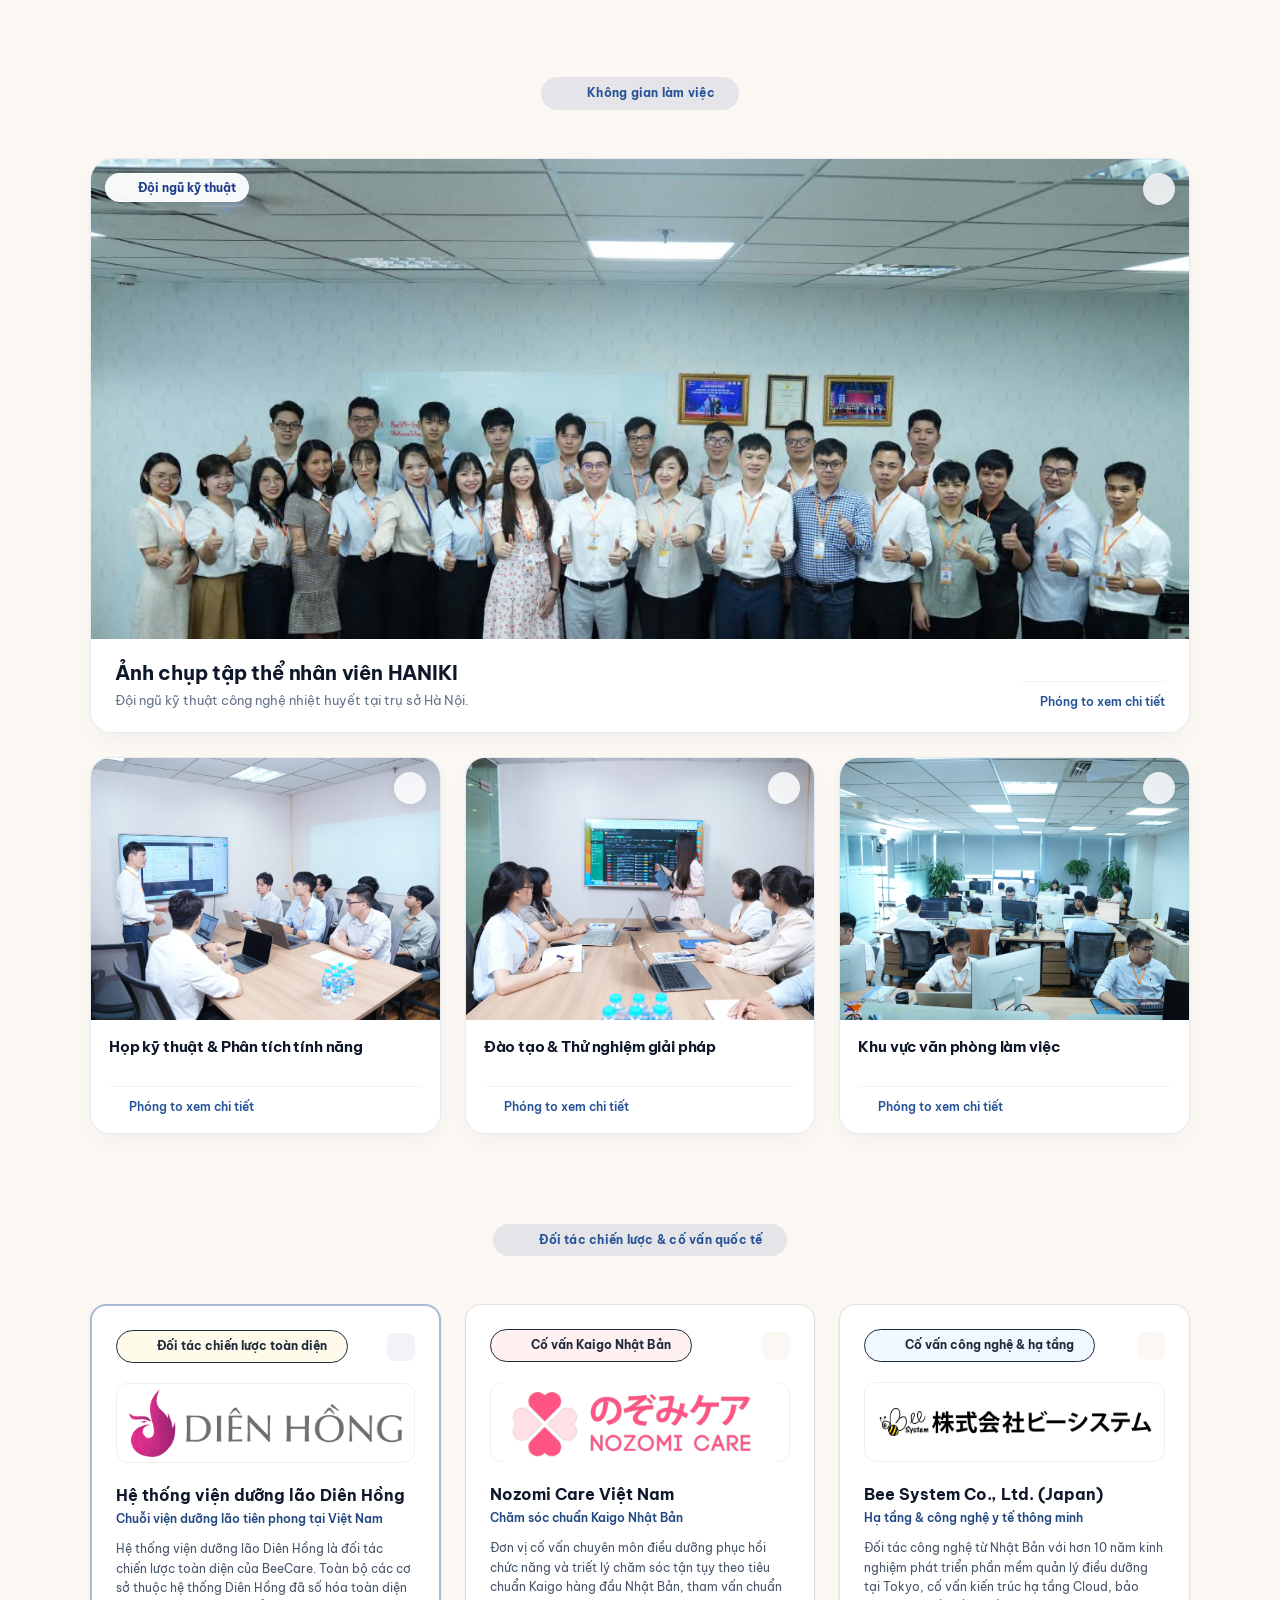
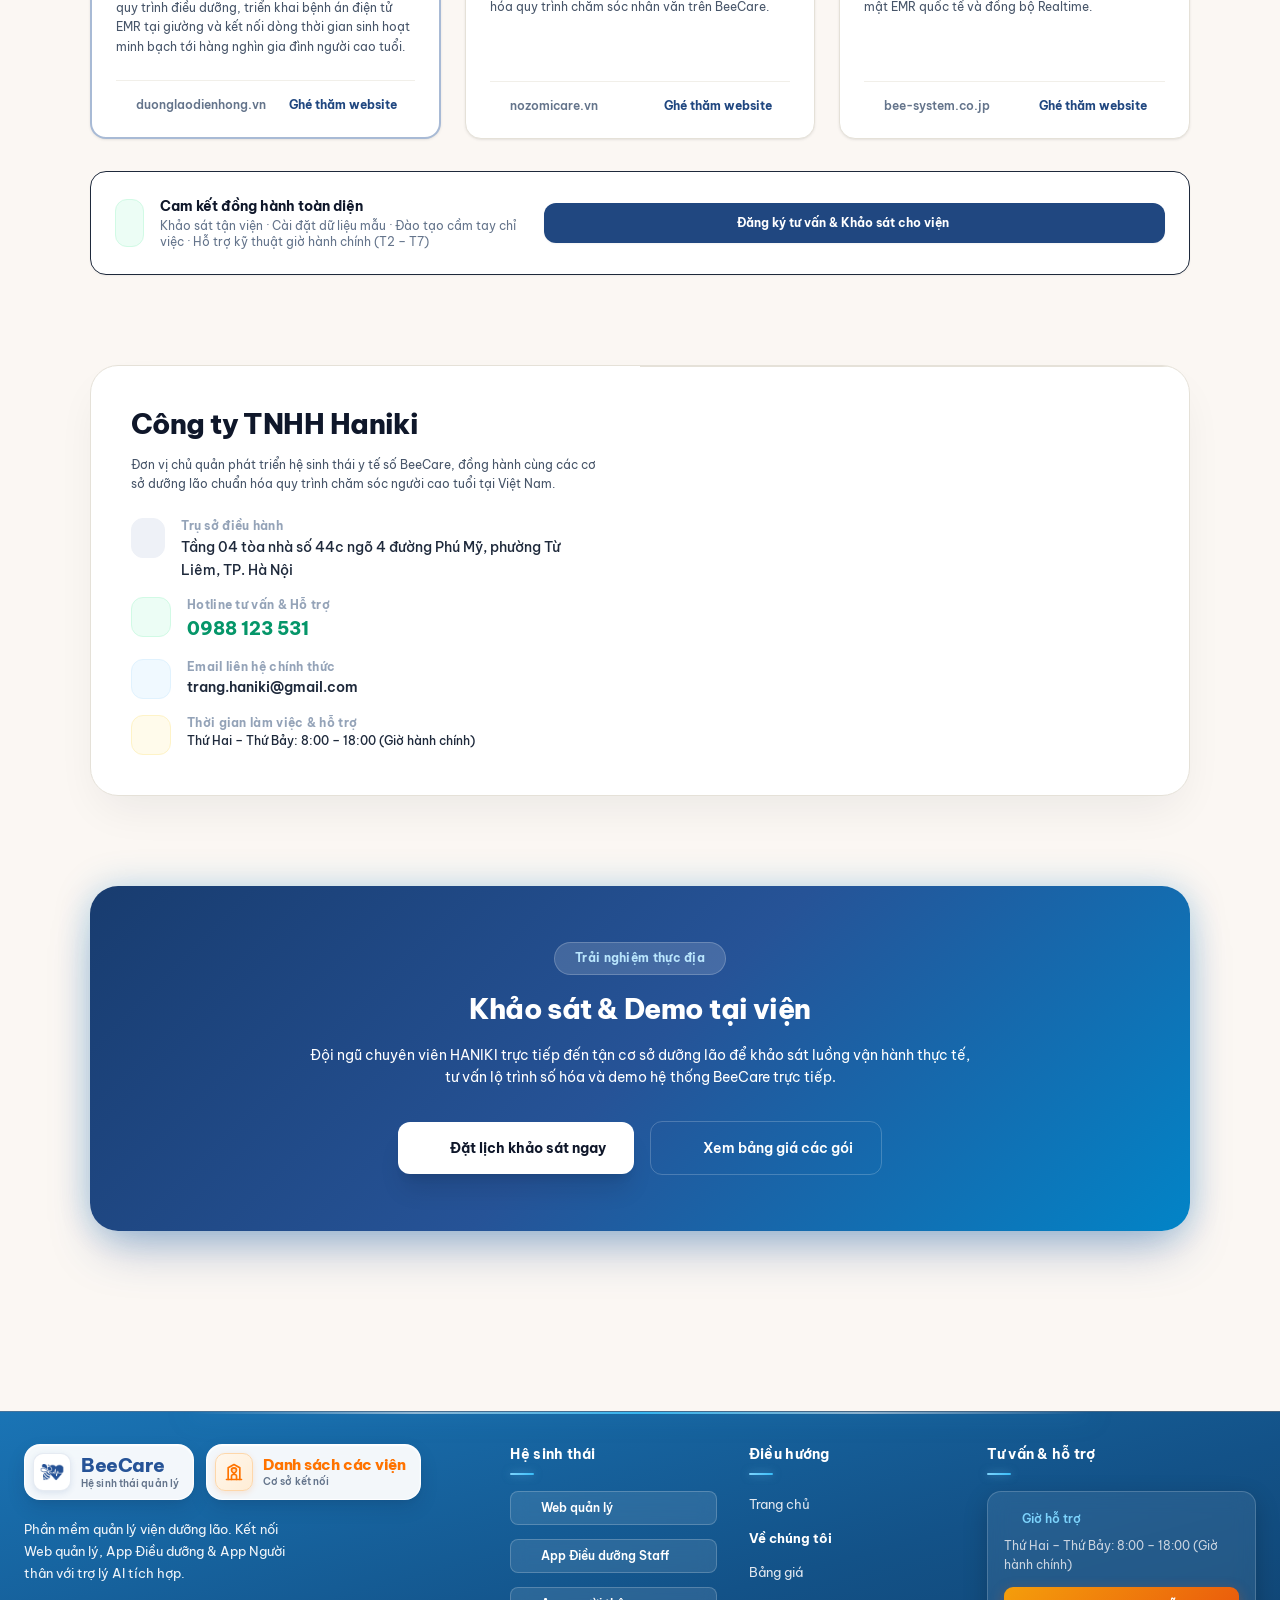
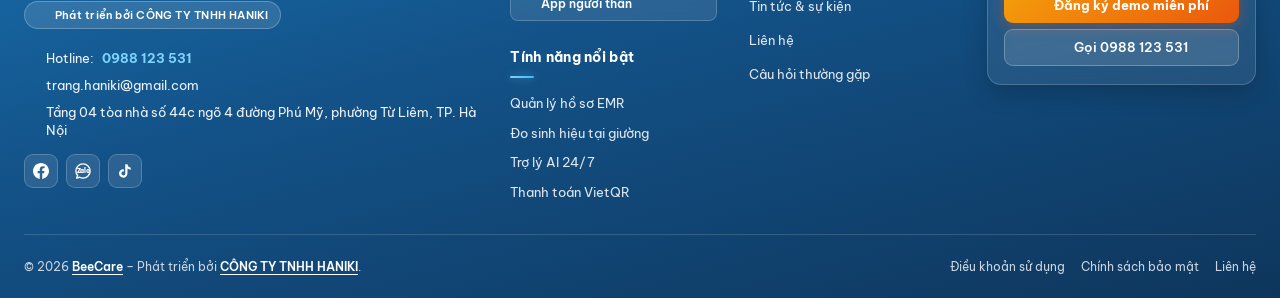
==== commit a5e1f111: "fix add component" ====
--- a/company.html
+++ b/company.html
@@ -1,4 +1,4 @@
-﻿<!DOCTYPE html>
+<!DOCTYPE html>
 <html lang="vi" class="scroll-smooth">
 
 <head>
@@ -24,7 +24,7 @@
 
   <!-- Stylesheets -->
   <link rel="stylesheet" href="assets/output.css?v=20261002_v5" />
-  <link rel="stylesheet" href="assets/style.css?v=20261027_v4" />
+  <link rel="stylesheet" href="assets/style.css?v=20261029_v3" />
   <link rel="icon" href="assets/app_icon_512x512.png?v=20261020_v2" type="image/png">
 
   <style>
@@ -1602,15 +1602,33 @@
 
         <!-- Cột 1: Brand + Thông tin liên hệ -->
         <div>
-          <a href="index.html" class="footer-brand-logo">
-            <div class="footer-brand-icon">
-              <img src="assets/logo_bee_blue.png?v=20261020" alt="BeeCare logo">
-            </div>
-            <div>
-              <div class="footer-brand-name"><span class="bee">Bee</span><span class="care">Care</span></div>
-              <div class="footer-tagline" data-i18n="footer_tagline">Hệ sinh thái quản lý</div>
-            </div>
-          </a>
+          <div class="footer-brand-row">
+            <a href="index.html" class="footer-brand-logo" title="BeeCare – Hệ sinh thái quản lý">
+              <div class="footer-brand-icon">
+                <img src="assets/logo_bee_blue.png?v=20261020" alt="BeeCare logo">
+              </div>
+              <div>
+                <div class="footer-brand-name"><span class="bee">Bee</span><span class="care">Care</span></div>
+                <div class="footer-tagline" data-i18n="footer_tagline">Hệ sinh thái quản lý</div>
+              </div>
+            </a>
+
+            <!-- Component bên phải cạnh: Back trắng chữ Cam - Danh sách các viện -->
+            <a href="company.html#partners" class="footer-facility-card" title="Danh sách các viện dưỡng lão đối tác">
+              <div class="footer-facility-icon">
+                <svg class="w-5 h-5 text-[#FF7300]" viewBox="0 0 24 24" fill="none" stroke="currentColor" stroke-width="2" stroke-linecap="round" stroke-linejoin="round">
+                  <path d="M3 21h18"></path>
+                  <path d="M5 21V7l7-4 7 4v14"></path>
+                  <path d="M9 10a3 3 0 0 1 6 0c0 2-3 4-3 4s-3-2-3-4Z" fill="currentColor" fill-opacity="0.18"></path>
+                  <path d="M9 21v-4a2 2 0 0 1 2-2h2a2 2 0 0 1 2 2v4"></path>
+                </svg>
+              </div>
+              <div>
+                <div class="footer-facility-title" data-i18n="footer_facility_title">Danh sách các viện</div>
+                <div class="footer-facility-tagline" data-i18n="footer_facility_sub">Cơ sở kết nối</div>
+              </div>
+            </a>
+          </div>
           <p class="footer-desc" data-i18n="footer_desc">Phần mềm quản lý viện dưỡng lão. Kết nối Web quản lý, App Điều dưỡng & App Người thân với trợ lý AI tích hợp.</p>
           <div class="footer-company-badge">
             <i data-lucide="building-2" style="width:12px;height:12px;flex-shrink:0"></i>
--- a/assets/style.css
+++ b/assets/style.css
@@ -1,4 +1,4 @@
-﻿/* Ensure Vietnamese font applied globally without system fallback quirks */
+/* Ensure Vietnamese font applied globally without system fallback quirks */
 body,
 html,
 input,
@@ -1395,80 +1395,183 @@
   padding-bottom: 32px;
   border-bottom: 1px solid rgba(255, 255, 255, 0.14);
 }
-@media (min-width: 768px) {
+@media (min-width: 640px) and (max-width: 1023px) {
   .footer-grid {
-    grid-template-columns: 2fr 1fr 1fr 1.5fr;
-    gap: 32px;
-  }
-}
-@media (min-width: 640px) and (max-width: 767px) {
+    grid-template-columns: 1fr 1fr !important;
+    gap: 32px !important;
+  }
+}
+@media (min-width: 1024px) {
   .footer-grid {
-    grid-template-columns: 1fr 1fr;
-    gap: 32px;
-  }
-}
-
-/* Footer brand column */
-.footer-brand-logo {
-  display: inline-flex;
-  align-items: center;
-  gap: 12px;
-  padding: 8px 18px 8px 10px;
-  margin-bottom: 18px;
-  text-decoration: none;
-  background: rgba(255, 255, 255, 0.95);
+    grid-template-columns: 2.2fr 1fr 1fr 1.3fr !important;
+    gap: 32px !important;
+  }
+}
+
+/* Footer brand column & Facility card */
+.footer-brand-row {
+  display: flex !important;
+  align-items: center !important;
+  gap: 12px !important;
+  flex-wrap: nowrap !important; /* Luôn sang ngang nhau */
+  margin-bottom: 18px !important;
+  max-width: 100%;
+}
+
+.footer-brand-logo,
+.footer-facility-card {
+  display: inline-flex !important;
+  align-items: center !important;
+  gap: 10px !important;
+  height: 56px !important; /* Chiều cao đồng bộ chuẩn xác 56px */
+  min-height: 56px !important;
+  max-height: 56px !important;
+  box-sizing: border-box !important;
+  padding: 0 14px 0 8px !important;
+  margin: 0 !important;
+  text-decoration: none !important;
+  background: rgba(255, 255, 255, 0.95) !important;
   backdrop-filter: blur(16px);
   -webkit-backdrop-filter: blur(16px);
+  border-radius: 16px !important;
   border: 1px solid rgba(255, 255, 255, 0.95);
-  border-radius: 16px;
-  box-shadow: 0 10px 25px -4px rgba(10, 30, 60, 0.22),
+  box-shadow: 0 8px 20px -3px rgba(10, 30, 60, 0.18),
+              0 3px 8px -2px rgba(0, 0, 0, 0.06),
+              inset 0 1px 2px rgba(255, 255, 255, 1);
+  transition: transform 0.25s ease, box-shadow 0.25s ease, background 0.25s ease, border-color 0.25s ease;
+  user-select: none;
+  flex-shrink: 0 !important;
+}
+
+.footer-brand-logo:hover,
+.footer-facility-card:hover {
+  transform: translateY(-2px);
+  background: #ffffff !important;
+  border-color: rgba(255, 255, 255, 1) !important;
+  box-shadow: 0 12px 28px -3px rgba(10, 30, 60, 0.28),
               0 4px 10px -2px rgba(0, 0, 0, 0.08),
               inset 0 1px 2px rgba(255, 255, 255, 1);
-  transition: transform 0.25s ease, box-shadow 0.25s ease, background 0.25s ease;
-}
-.footer-brand-logo:hover {
-  transform: translateY(-2px);
-  background: #ffffff;
-  box-shadow: 0 14px 32px -4px rgba(10, 30, 60, 0.32),
-              0 6px 14px -2px rgba(0, 0, 0, 0.1),
-              inset 0 1px 2px rgba(255, 255, 255, 1);
-}
+}
+
+.footer-brand-icon,
+.footer-facility-icon {
+  width: 38px !important;
+  height: 38px !important;
+  min-width: 38px !important;
+  min-height: 38px !important;
+  border-radius: 10px !important;
+  display: flex !important;
+  align-items: center !important;
+  justify-content: center !important;
+  flex-shrink: 0 !important;
+}
+
 .footer-brand-icon {
-  width: 40px;
-  height: 40px;
-  border-radius: 10px;
-  background: #ffffff;
-  display: flex;
-  align-items: center;
-  justify-content: center;
-  flex-shrink: 0;
-  box-shadow: 0 2px 8px rgba(38, 83, 151, 0.12);
+  background: #ffffff !important;
+  box-shadow: 0 2px 6px rgba(38, 83, 151, 0.12);
   border: 1px solid rgba(226, 232, 240, 0.85);
 }
+
 .footer-brand-icon img {
-  width: 30px;
-  height: 30px;
+  width: 26px !important;
+  height: 26px !important;
   object-fit: contain;
 }
+
+.footer-facility-icon {
+  background: linear-gradient(135deg, #FFF7ED 0%, #FFEDD5 100%) !important;
+  box-shadow: 0 2px 6px rgba(255, 115, 0, 0.15);
+  border: 1px solid #FED7AA !important;
+  color: #FF7300 !important;
+}
+
+.footer-brand-logo > div:not(.footer-brand-icon),
+.footer-facility-card > div:not(.footer-facility-icon) {
+  display: flex !important;
+  flex-direction: column !important;
+  justify-content: center !important;
+  line-height: 1.15 !important;
+}
+
 .footer-brand-name {
-  font-size: 22px;
-  font-weight: 800;
-  line-height: 1.1;
-  letter-spacing: -0.02em;
-}
+  font-size: 19px !important;
+  font-weight: 800 !important;
+  line-height: 1.1 !important;
+  letter-spacing: -0.02em !important;
+}
+
 .footer-brand-name .bee,
 .footer-brand-name .care,
 .footer-logo-brand .footer-logo-bee,
 .footer-logo-brand .footer-logo-care {
   color: #265397 !important;
 }
-.footer-tagline {
-  font-size: 11px;
-  color: #475569;
-  font-weight: 600;
-  letter-spacing: 0.01em;
-  margin-top: 2px;
-}
+
+.footer-facility-title {
+  font-family: 'Be Vietnam Pro', 'Inter', sans-serif !important;
+  font-size: 15px !important;
+  font-weight: 800 !important;
+  line-height: 1.1 !important;
+  letter-spacing: -0.015em !important;
+  color: #FF7300 !important; /* Back trắng chữ Cam */
+  white-space: nowrap !important;
+}
+
+.footer-tagline,
+.footer-facility-tagline {
+  font-family: 'Be Vietnam Pro', 'Inter', sans-serif !important;
+  font-size: 10px !important;
+  font-weight: 600 !important;
+  color: #64748B !important;
+  line-height: 1.15 !important;
+  letter-spacing: 0.01em !important;
+  margin-top: 2px !important;
+  white-space: nowrap !important;
+}
+
+@media (min-width: 1024px) {
+  .footer-grid {
+    grid-template-columns: 2.2fr 1fr 1fr 1.3fr !important;
+  }
+}
+
+@media (max-width: 639px) {
+  .footer-brand-row {
+    gap: 8px !important;
+    flex-wrap: nowrap !important;
+    overflow-x: auto !important;
+    -webkit-overflow-scrolling: touch !important;
+    padding-bottom: 4px !important;
+  }
+  .footer-brand-logo,
+  .footer-facility-card {
+    height: 50px !important;
+    min-height: 50px !important;
+    max-height: 50px !important;
+    padding: 0 10px 0 6px !important;
+    border-radius: 13px !important;
+    gap: 8px !important;
+  }
+  .footer-brand-icon,
+  .footer-facility-icon {
+    width: 34px !important;
+    height: 34px !important;
+    min-width: 34px !important;
+    min-height: 34px !important;
+    border-radius: 8px !important;
+  }
+  .footer-brand-name {
+    font-size: 17px !important;
+  }
+  .footer-facility-title {
+    font-size: 13px !important;
+  }
+  .footer-tagline,
+  .footer-facility-tagline {
+    font-size: 9px !important;
+  }
+}
+
 .footer-desc {
   font-size: 13px;
   color: #f1f5f9;
